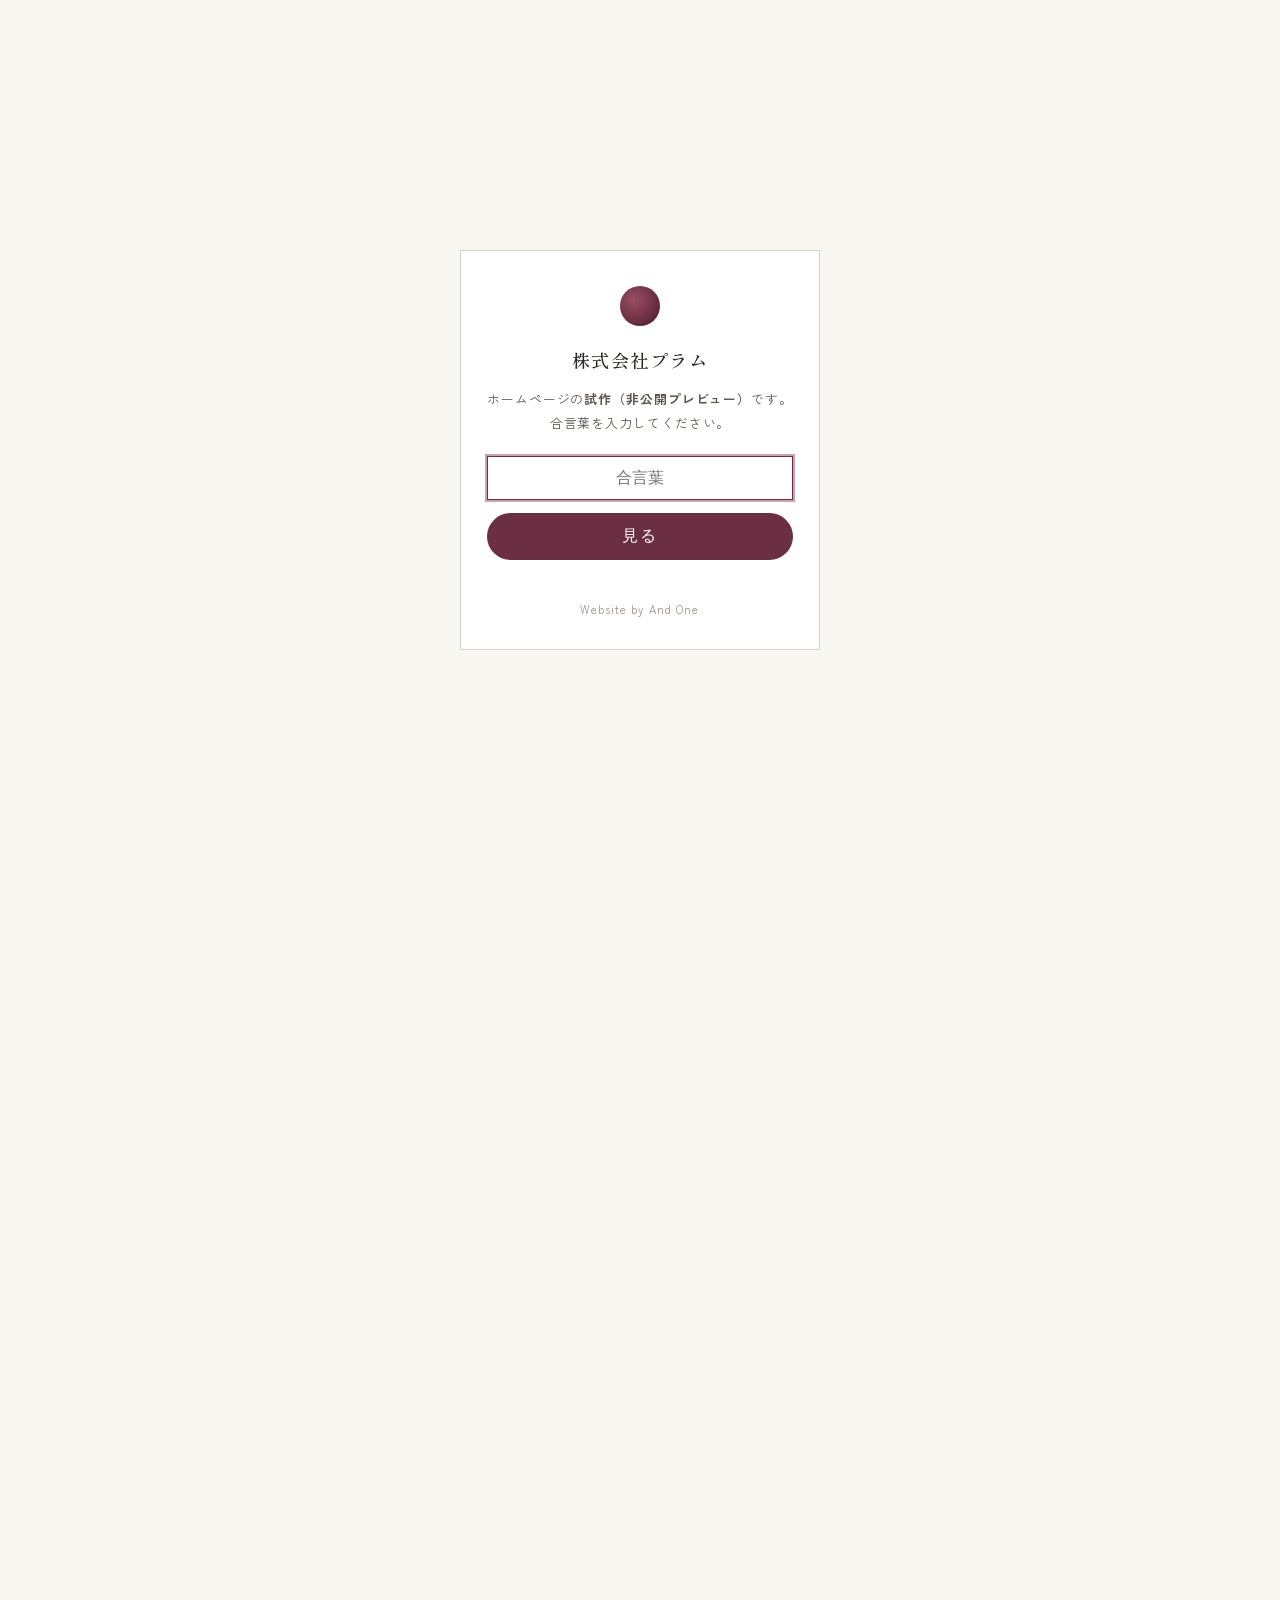
==== index.html @ bb195116 "Reflect Ando-sama's answers: message, news dates, business, founded Co-Authored-By: Claude Opus 5.5 " ====
<!doctype html>
<html lang="ja">
<head>
<meta charset="utf-8">
<meta name="viewport" content="width=device-width,initial-scale=1">
<title>株式会社プラム｜インドネシアのコーヒーと人材を、日本へ</title>
<meta name="description" content="株式会社プラムは、インドネシアのコーヒー豆の輸入と、インドネシア人材の紹介を行う名古屋の会社です。">
<meta name="robots" content="noindex">
<meta property="og:type" content="website">
<meta property="og:site_name" content="株式会社プラム">
<meta property="og:title" content="株式会社プラム｜インドネシアのコーヒーと人材を、日本へ">
<meta property="og:description" content="株式会社プラムは、インドネシアのコーヒー豆の輸入と、インドネシア人材の紹介を行う名古屋の会社です。">
<meta property="og:url" content="https://plum-coffee.jp/">
<meta property="og:image" content="https://plum-coffee.jp/img/ogp.jpg">
<meta name="twitter:card" content="summary_large_image">
<link rel="icon" href="img/favicon.svg" type="image/svg+xml">
<link rel="apple-touch-icon" href="img/apple-touch-icon.png">
<link rel="preconnect" href="https://fonts.googleapis.com">
<link rel="preconnect" href="https://fonts.gstatic.com" crossorigin>
<link href="https://fonts.googleapis.com/css2?family=Poppins:wght@300;400;500;600&family=Shippori+Mincho:wght@500;700&family=Zen+Kaku+Gothic+New:wght@400;500&display=swap" rel="stylesheet">
<script src="js/gate.js"></script>
<link rel="stylesheet" href="css/style.css">
</head>
<body>
<header class="header on-dark">
  <a href="index.html" class="logo" aria-label="株式会社プラム トップへ"><span class="mark" aria-hidden="true"></span>PLUM<small>株式会社プラム</small></a>
  <span class="credit">Website by And One</span>
  <button class="menu-btn" aria-expanded="false" aria-label="メニュー">MENU</button>
  <nav class="nav">
    <a href="coffee.html">コーヒー事業</a>
    <a href="jinzai.html">人材紹介</a>
    <a href="#news">お知らせ</a>
    <a href="#company">会社概要</a>
    <a href="#contact" class="btn-sm">お問い合わせ</a>
    <a href="en.html" class="lang" lang="en">EN</a>
  </nav>
</header>

<!-- 2TOP：コーヒー（大）と人材（小）の入口 -->
<main>
<div class="gate">
  <a href="coffee.html" class="gate-panel gate-coffee">
    <div class="bg" role="img" aria-label="乾燥小屋に広げられた完熟のコーヒーチェリー"></div>
    <div class="gate-inner">
      <p class="gate-label">COFFEE</p>
      <h1 class="gate-title">インドネシアのコーヒーを、<br>確かなルートで日本へ。</h1>
      <p class="gate-text">産地の農園と手を組み、品質の管理から輸出の手続きまでを一括で担います。代表自らが農園に足を運び、確かめた豆だけをお届けします。</p>
      <span class="gate-link">コーヒー事業を見る<span class="arrow">→</span></span>
    </div>
  </a>
  <a href="jinzai.html" class="gate-panel gate-people">
    <div class="bg" aria-hidden="true" style="background-image:url(img/school-class.jpg)"></div>
    <div class="gate-inner">
      <p class="gate-label">PEOPLE</p>
      <h2 class="gate-title">インドネシアの人材と、<br>日本の企業をつなぐ。</h2>
      <p class="gate-text">日本で働きたいインドネシアの方と、企業をおつなぎします。採用後の定着まで寄り添います。</p>
      <span class="gate-link">人材紹介を見る<span class="arrow">→</span></span>
    </div>
  </a>
</div>

<!-- 私たちについて -->
<section id="about" data-beans="4">
  <div class="narrow center fade">
    <p class="sec-label">ABOUT US</p>
    <h2 class="sec-title">インドネシアと日本を、<br>まっすぐにつなぐ会社です。</h2>
  </div>
  <div class="narrow message fade">
    <p>私たちは、インドネシアだけに向き合ってきました。<br>はじめは、人。<br>日本で働きたいと願う若者と、<br>人を求める日本の企業とを、つないできました。</p>
    <p>そして今、コーヒー。<br>山道を歩いて農園をたずね、<br>育てる人と同じ食卓を囲み、<br>確かめた豆を、日本へ届けます。</p>
    <p>人も、豆も。<br>顔の見える関係から、はじめています。</p>
    <p class="muted" style="font-size:13px;text-align:right">代表取締役　安藤 友子</p>
  </div>
</section>

<!-- 写真の帯（ゆっくり流れる） -->
<div class="marquee" aria-hidden="true">
  <div class="marquee-track">
    <div data-bg="img/team-farm.jpg"></div>
    <div data-bg="img/cherry-hand.jpg"></div>
    <div data-bg="img/drying-beans.jpg"></div>
    <div data-bg="img/expo-cupping.jpg"></div>
    <div data-bg="img/mountain.jpg"></div>
    <div data-bg="img/dryhouse-dawn.jpg"></div>
    <div data-bg="img/farm-path.jpg"></div>
    <div data-bg="img/beans-baskets.jpg"></div>
    <div data-bg="img/team-farm2.jpg"></div>
    <div data-bg="img/cupping-table.jpg"></div>
    <div data-bg="img/meal-team.jpg"></div>
    <div data-bg="img/drying-racks2.jpg"></div>
  </div>
</div>

<!-- 産地マップ（TOP） -->
<section id="origin" class="origin-sec">
  <div class="wrap">
    <div class="origin-head fade">
      <div>
        <p class="sec-label">ORIGIN</p>
        <h2 class="sec-title">インドネシア全土のコーヒーを、<br>扱うことができます。</h2>
      </div>
      <p class="muted">スマトラから、ジャワの各地まで。<br>産地を選ぶと、主な品種と収穫期が見られます。</p>
    </div>
    <div class="atlas fade">
      <div class="region-tabs" role="tablist">
        <button data-region="sumatra">スマトラ</button>
        <button data-region="wjava">西ジャワ</button>
        <button data-region="cjava">中部ジャワ</button>
        <button data-region="ejava">東ジャワ</button>
      </div>
      <div class="atlas-map" data-active="wjava"><svg viewBox="0 0 940 370" role="img" aria-label="インドネシアの主な産地の地図"><g class="grat"><line x1="0" y1="50.0" x2="940" y2="50.0"/><line x1="0" y1="150.0" x2="940" y2="150.0" class="eq"/><line x1="0" y1="250.0" x2="940" y2="250.0"/><line x1="0" y1="350.0" x2="940" y2="350.0"/><line x1="110.0" y1="0" x2="110.0" y2="370"/><line x1="310.0" y1="0" x2="310.0" y2="370"/><line x1="510.0" y1="0" x2="510.0" y2="370"/><line x1="710.0" y1="0" x2="710.0" y2="370"/><line x1="910.0" y1="0" x2="910.0" y2="370"/></g><g class="ocean"><text x="60.0" y="314.0">INDIAN OCEAN</text><text x="294.0" y="242.0">JAVA SEA</text><text x="700.0" y="38.0">PACIFIC OCEAN</text><text class="eqt" x="932" y="144.0" text-anchor="end">EQUATOR</text></g><g class="ctx"><circle cx="556.4" cy="0.0" r="1.75"/><circle cx="561.6" cy="0.0" r="1.75"/><circle cx="566.8" cy="0.0" r="1.75"/><circle cx="572.0" cy="0.0" r="1.75"/><circle cx="577.2" cy="0.0" r="1.75"/><circle cx="582.4" cy="0.0" r="1.75"/><circle cx="587.6" cy="0.0" r="1.75"/><circle cx="592.8" cy="0.0" r="1.75"/><circle cx="598.0" cy="0.0" r="1.75"/><circle cx="603.2" cy="0.0" r="1.75"/><circle cx="608.4" cy="0.0" r="1.75"/><circle cx="613.6" cy="0.0" r="1.75"/><circle cx="618.8" cy="0.0" r="1.75"/><circle cx="624.0" cy="0.0" r="1.75"/><circle cx="629.2" cy="0.0" r="1.75"/><circle cx="634.4" cy="0.0" r="1.75"/><circle cx="639.6" cy="0.0" r="1.75"/><circle cx="572.0" cy="5.2" r="1.75"/><circle cx="577.2" cy="5.2" r="1.75"/><circle cx="582.4" cy="5.2" r="1.75"/><circle cx="587.6" cy="5.2" r="1.75"/><circle cx="592.8" cy="5.2" r="1.75"/><circle cx="598.0" cy="5.2" r="1.75"/><circle cx="603.2" cy="5.2" r="1.75"/><circle cx="608.4" cy="5.2" r="1.75"/><circle cx="613.6" cy="5.2" r="1.75"/><circle cx="618.8" cy="5.2" r="1.75"/><circle cx="624.0" cy="5.2" r="1.75"/><circle cx="629.2" cy="5.2" r="1.75"/><circle cx="634.4" cy="5.2" r="1.75"/><circle cx="639.6" cy="5.2" r="1.75"/><circle cx="577.2" cy="10.4" r="1.75"/><circle cx="582.4" cy="10.4" r="1.75"/><circle cx="587.6" cy="10.4" r="1.75"/><circle cx="592.8" cy="10.4" r="1.75"/><circle cx="598.0" cy="10.4" r="1.75"/><circle cx="603.2" cy="10.4" r="1.75"/><circle cx="608.4" cy="10.4" r="1.75"/><circle cx="613.6" cy="10.4" r="1.75"/><circle cx="618.8" cy="10.4" r="1.75"/><circle cx="624.0" cy="10.4" r="1.75"/><circle cx="629.2" cy="10.4" r="1.75"/><circle cx="634.4" cy="10.4" r="1.75"/><circle cx="582.4" cy="15.6" r="1.75"/><circle cx="587.6" cy="15.6" r="1.75"/><circle cx="592.8" cy="15.6" r="1.75"/><circle cx="598.0" cy="15.6" r="1.75"/><circle cx="603.2" cy="15.6" r="1.75"/><circle cx="608.4" cy="15.6" r="1.75"/><circle cx="613.6" cy="15.6" r="1.75"/><circle cx="618.8" cy="15.6" r="1.75"/><circle cx="624.0" cy="15.6" r="1.75"/><circle cx="629.2" cy="15.6" r="1.75"/><circle cx="634.4" cy="15.6" r="1.75"/><circle cx="114.4" cy="20.8" r="1.75"/><circle cx="587.6" cy="20.8" r="1.75"/><circle cx="592.8" cy="20.8" r="1.75"/><circle cx="598.0" cy="20.8" r="1.75"/><circle cx="603.2" cy="20.8" r="1.75"/><circle cx="608.4" cy="20.8" r="1.75"/><circle cx="613.6" cy="20.8" r="1.75"/><circle cx="618.8" cy="20.8" r="1.75"/><circle cx="624.0" cy="20.8" r="1.75"/><circle cx="629.2" cy="20.8" r="1.75"/><circle cx="634.4" cy="20.8" r="1.75"/><circle cx="119.6" cy="26.0" r="1.75"/><circle cx="124.8" cy="26.0" r="1.75"/><circle cx="592.8" cy="26.0" r="1.75"/><circle cx="598.0" cy="26.0" r="1.75"/><circle cx="603.2" cy="26.0" r="1.75"/><circle cx="608.4" cy="26.0" r="1.75"/><circle cx="613.6" cy="26.0" r="1.75"/><circle cx="618.8" cy="26.0" r="1.75"/><circle cx="624.0" cy="26.0" r="1.75"/><circle cx="629.2" cy="26.0" r="1.75"/><circle cx="119.6" cy="31.2" r="1.75"/><circle cx="124.8" cy="31.2" r="1.75"/><circle cx="130.0" cy="31.2" r="1.75"/><circle cx="135.2" cy="31.2" r="1.75"/><circle cx="140.4" cy="31.2" r="1.75"/><circle cx="145.6" cy="31.2" r="1.75"/><circle cx="150.8" cy="31.2" r="1.75"/><circle cx="156.0" cy="31.2" r="1.75"/><circle cx="603.2" cy="31.2" r="1.75"/><circle cx="608.4" cy="31.2" r="1.75"/><circle cx="613.6" cy="31.2" r="1.75"/><circle cx="618.8" cy="31.2" r="1.75"/><circle cx="624.0" cy="31.2" r="1.75"/><circle cx="119.6" cy="36.4" r="1.75"/><circle cx="124.8" cy="36.4" r="1.75"/><circle cx="130.0" cy="36.4" r="1.75"/><circle cx="135.2" cy="36.4" r="1.75"/><circle cx="140.4" cy="36.4" r="1.75"/><circle cx="145.6" cy="36.4" r="1.75"/><circle cx="150.8" cy="36.4" r="1.75"/><circle cx="156.0" cy="36.4" r="1.75"/><circle cx="161.2" cy="36.4" r="1.75"/><circle cx="618.8" cy="36.4" r="1.75"/><circle cx="119.6" cy="41.6" r="1.75"/><circle cx="124.8" cy="41.6" r="1.75"/><circle cx="130.0" cy="41.6" r="1.75"/><circle cx="135.2" cy="41.6" r="1.75"/><circle cx="140.4" cy="41.6" r="1.75"/><circle cx="145.6" cy="41.6" r="1.75"/><circle cx="150.8" cy="41.6" r="1.75"/><circle cx="156.0" cy="41.6" r="1.75"/><circle cx="161.2" cy="41.6" r="1.75"/><circle cx="119.6" cy="46.8" r="1.75"/><circle cx="124.8" cy="46.8" r="1.75"/><circle cx="130.0" cy="46.8" r="1.75"/><circle cx="135.2" cy="46.8" r="1.75"/><circle cx="140.4" cy="46.8" r="1.75"/><circle cx="145.6" cy="46.8" r="1.75"/><circle cx="150.8" cy="46.8" r="1.75"/><circle cx="156.0" cy="46.8" r="1.75"/><circle cx="161.2" cy="46.8" r="1.75"/><circle cx="166.4" cy="46.8" r="1.75"/><circle cx="119.6" cy="52.0" r="1.75"/><circle cx="124.8" cy="52.0" r="1.75"/><circle cx="130.0" cy="52.0" r="1.75"/><circle cx="135.2" cy="52.0" r="1.75"/><circle cx="140.4" cy="52.0" r="1.75"/><circle cx="145.6" cy="52.0" r="1.75"/><circle cx="150.8" cy="52.0" r="1.75"/><circle cx="156.0" cy="52.0" r="1.75"/><circle cx="161.2" cy="52.0" r="1.75"/><circle cx="166.4" cy="52.0" r="1.75"/><circle cx="171.6" cy="52.0" r="1.75"/><circle cx="119.6" cy="57.2" r="1.75"/><circle cx="124.8" cy="57.2" r="1.75"/><circle cx="130.0" cy="57.2" r="1.75"/><circle cx="135.2" cy="57.2" r="1.75"/><circle cx="140.4" cy="57.2" r="1.75"/><circle cx="145.6" cy="57.2" r="1.75"/><circle cx="150.8" cy="57.2" r="1.75"/><circle cx="156.0" cy="57.2" r="1.75"/><circle cx="161.2" cy="57.2" r="1.75"/><circle cx="166.4" cy="57.2" r="1.75"/><circle cx="171.6" cy="57.2" r="1.75"/><circle cx="119.6" cy="62.4" r="1.75"/><circle cx="124.8" cy="62.4" r="1.75"/><circle cx="130.0" cy="62.4" r="1.75"/><circle cx="135.2" cy="62.4" r="1.75"/><circle cx="140.4" cy="62.4" r="1.75"/><circle cx="145.6" cy="62.4" r="1.75"/><circle cx="150.8" cy="62.4" r="1.75"/><circle cx="156.0" cy="62.4" r="1.75"/><circle cx="161.2" cy="62.4" r="1.75"/><circle cx="166.4" cy="62.4" r="1.75"/><circle cx="171.6" cy="62.4" r="1.75"/><circle cx="176.8" cy="62.4" r="1.75"/><circle cx="119.6" cy="67.6" r="1.75"/><circle cx="124.8" cy="67.6" r="1.75"/><circle cx="130.0" cy="67.6" r="1.75"/><circle cx="135.2" cy="67.6" r="1.75"/><circle cx="140.4" cy="67.6" r="1.75"/><circle cx="145.6" cy="67.6" r="1.75"/><circle cx="150.8" cy="67.6" r="1.75"/><circle cx="156.0" cy="67.6" r="1.75"/><circle cx="161.2" cy="67.6" r="1.75"/><circle cx="166.4" cy="67.6" r="1.75"/><circle cx="171.6" cy="67.6" r="1.75"/><circle cx="176.8" cy="67.6" r="1.75"/><circle cx="119.6" cy="72.8" r="1.75"/><circle cx="124.8" cy="72.8" r="1.75"/><circle cx="130.0" cy="72.8" r="1.75"/><circle cx="135.2" cy="72.8" r="1.75"/><circle cx="140.4" cy="72.8" r="1.75"/><circle cx="145.6" cy="72.8" r="1.75"/><circle cx="150.8" cy="72.8" r="1.75"/><circle cx="156.0" cy="72.8" r="1.75"/><circle cx="161.2" cy="72.8" r="1.75"/><circle cx="166.4" cy="72.8" r="1.75"/><circle cx="171.6" cy="72.8" r="1.75"/><circle cx="176.8" cy="72.8" r="1.75"/><circle cx="124.8" cy="78.0" r="1.75"/><circle cx="130.0" cy="78.0" r="1.75"/><circle cx="135.2" cy="78.0" r="1.75"/><circle cx="140.4" cy="78.0" r="1.75"/><circle cx="145.6" cy="78.0" r="1.75"/><circle cx="150.8" cy="78.0" r="1.75"/><circle cx="156.0" cy="78.0" r="1.75"/><circle cx="161.2" cy="78.0" r="1.75"/><circle cx="166.4" cy="78.0" r="1.75"/><circle cx="171.6" cy="78.0" r="1.75"/><circle cx="176.8" cy="78.0" r="1.75"/><circle cx="130.0" cy="83.2" r="1.75"/><circle cx="135.2" cy="83.2" r="1.75"/><circle cx="140.4" cy="83.2" r="1.75"/><circle cx="145.6" cy="83.2" r="1.75"/><circle cx="150.8" cy="83.2" r="1.75"/><circle cx="156.0" cy="83.2" r="1.75"/><circle cx="161.2" cy="83.2" r="1.75"/><circle cx="166.4" cy="83.2" r="1.75"/><circle cx="171.6" cy="83.2" r="1.75"/><circle cx="176.8" cy="83.2" r="1.75"/><circle cx="130.0" cy="88.4" r="1.75"/><circle cx="135.2" cy="88.4" r="1.75"/><circle cx="140.4" cy="88.4" r="1.75"/><circle cx="145.6" cy="88.4" r="1.75"/><circle cx="150.8" cy="88.4" r="1.75"/><circle cx="156.0" cy="88.4" r="1.75"/><circle cx="161.2" cy="88.4" r="1.75"/><circle cx="166.4" cy="88.4" r="1.75"/><circle cx="171.6" cy="88.4" r="1.75"/><circle cx="176.8" cy="88.4" r="1.75"/><circle cx="135.2" cy="93.6" r="1.75"/><circle cx="140.4" cy="93.6" r="1.75"/><circle cx="145.6" cy="93.6" r="1.75"/><circle cx="150.8" cy="93.6" r="1.75"/><circle cx="156.0" cy="93.6" r="1.75"/><circle cx="161.2" cy="93.6" r="1.75"/><circle cx="166.4" cy="93.6" r="1.75"/><circle cx="171.6" cy="93.6" r="1.75"/><circle cx="176.8" cy="93.6" r="1.75"/><circle cx="140.4" cy="98.8" r="1.75"/><circle cx="145.6" cy="98.8" r="1.75"/><circle cx="150.8" cy="98.8" r="1.75"/><circle cx="156.0" cy="98.8" r="1.75"/><circle cx="161.2" cy="98.8" r="1.75"/><circle cx="166.4" cy="98.8" r="1.75"/><circle cx="171.6" cy="98.8" r="1.75"/><circle cx="176.8" cy="98.8" r="1.75"/><circle cx="182.0" cy="98.8" r="1.75"/><circle cx="150.8" cy="104.0" r="1.75"/><circle cx="156.0" cy="104.0" r="1.75"/><circle cx="161.2" cy="104.0" r="1.75"/><circle cx="166.4" cy="104.0" r="1.75"/><circle cx="171.6" cy="104.0" r="1.75"/><circle cx="176.8" cy="104.0" r="1.75"/><circle cx="182.0" cy="104.0" r="1.75"/><circle cx="156.0" cy="109.2" r="1.75"/><circle cx="161.2" cy="109.2" r="1.75"/><circle cx="166.4" cy="109.2" r="1.75"/><circle cx="171.6" cy="109.2" r="1.75"/><circle cx="176.8" cy="109.2" r="1.75"/><circle cx="182.0" cy="109.2" r="1.75"/><circle cx="187.2" cy="109.2" r="1.75"/><circle cx="166.4" cy="114.4" r="1.75"/><circle cx="171.6" cy="114.4" r="1.75"/><circle cx="176.8" cy="114.4" r="1.75"/><circle cx="182.0" cy="114.4" r="1.75"/><circle cx="187.2" cy="114.4" r="1.75"/><circle cx="176.8" cy="119.6" r="1.75"/><circle cx="182.0" cy="119.6" r="1.75"/><circle cx="187.2" cy="119.6" r="1.75"/><circle cx="192.4" cy="119.6" r="1.75"/></g><g class="land"><circle cx="442.0" cy="15.6" r="1.75"/><circle cx="447.2" cy="15.6" r="1.75"/><circle cx="452.4" cy="15.6" r="1.75"/><circle cx="442.0" cy="20.8" r="1.75"/><circle cx="447.2" cy="20.8" r="1.75"/><circle cx="452.4" cy="20.8" r="1.75"/><circle cx="457.6" cy="20.8" r="1.75"/><circle cx="436.8" cy="26.0" r="1.75"/><circle cx="442.0" cy="26.0" r="1.75"/><circle cx="447.2" cy="26.0" r="1.75"/><circle cx="452.4" cy="26.0" r="1.75"/><circle cx="457.6" cy="26.0" r="1.75"/><circle cx="462.8" cy="26.0" r="1.75"/><circle cx="431.6" cy="31.2" r="1.75"/><circle cx="436.8" cy="31.2" r="1.75"/><circle cx="442.0" cy="31.2" r="1.75"/><circle cx="447.2" cy="31.2" r="1.75"/><circle cx="452.4" cy="31.2" r="1.75"/><circle cx="457.6" cy="31.2" r="1.75"/><circle cx="462.8" cy="31.2" r="1.75"/><circle cx="426.4" cy="36.4" r="1.75"/><circle cx="431.6" cy="36.4" r="1.75"/><circle cx="436.8" cy="36.4" r="1.75"/><circle cx="442.0" cy="36.4" r="1.75"/><circle cx="447.2" cy="36.4" r="1.75"/><circle cx="452.4" cy="36.4" r="1.75"/><circle cx="457.6" cy="36.4" r="1.75"/><circle cx="462.8" cy="36.4" r="1.75"/><circle cx="468.0" cy="36.4" r="1.75"/><circle cx="473.2" cy="36.4" r="1.75"/><circle cx="426.4" cy="41.6" r="1.75"/><circle cx="431.6" cy="41.6" r="1.75"/><circle cx="436.8" cy="41.6" r="1.75"/><circle cx="442.0" cy="41.6" r="1.75"/><circle cx="447.2" cy="41.6" r="1.75"/><circle cx="452.4" cy="41.6" r="1.75"/><circle cx="457.6" cy="41.6" r="1.75"/><circle cx="462.8" cy="41.6" r="1.75"/><circle cx="468.0" cy="41.6" r="1.75"/><circle cx="473.2" cy="41.6" r="1.75"/><circle cx="478.4" cy="41.6" r="1.75"/><circle cx="483.6" cy="41.6" r="1.75"/><circle cx="416.0" cy="46.8" r="1.75"/><circle cx="421.2" cy="46.8" r="1.75"/><circle cx="426.4" cy="46.8" r="1.75"/><circle cx="431.6" cy="46.8" r="1.75"/><circle cx="436.8" cy="46.8" r="1.75"/><circle cx="442.0" cy="46.8" r="1.75"/><circle cx="447.2" cy="46.8" r="1.75"/><circle cx="452.4" cy="46.8" r="1.75"/><circle cx="457.6" cy="46.8" r="1.75"/><circle cx="462.8" cy="46.8" r="1.75"/><circle cx="468.0" cy="46.8" r="1.75"/><circle cx="473.2" cy="46.8" r="1.75"/><circle cx="478.4" cy="46.8" r="1.75"/><circle cx="483.6" cy="46.8" r="1.75"/><circle cx="488.8" cy="46.8" r="1.75"/><circle cx="405.6" cy="52.0" r="1.75"/><circle cx="410.8" cy="52.0" r="1.75"/><circle cx="416.0" cy="52.0" r="1.75"/><circle cx="421.2" cy="52.0" r="1.75"/><circle cx="426.4" cy="52.0" r="1.75"/><circle cx="431.6" cy="52.0" r="1.75"/><circle cx="436.8" cy="52.0" r="1.75"/><circle cx="442.0" cy="52.0" r="1.75"/><circle cx="447.2" cy="52.0" r="1.75"/><circle cx="452.4" cy="52.0" r="1.75"/><circle cx="457.6" cy="52.0" r="1.75"/><circle cx="462.8" cy="52.0" r="1.75"/><circle cx="468.0" cy="52.0" r="1.75"/><circle cx="473.2" cy="52.0" r="1.75"/><circle cx="478.4" cy="52.0" r="1.75"/><circle cx="483.6" cy="52.0" r="1.75"/><circle cx="395.2" cy="57.2" r="1.75"/><circle cx="400.4" cy="57.2" r="1.75"/><circle cx="405.6" cy="57.2" r="1.75"/><circle cx="410.8" cy="57.2" r="1.75"/><circle cx="416.0" cy="57.2" r="1.75"/><circle cx="421.2" cy="57.2" r="1.75"/><circle cx="426.4" cy="57.2" r="1.75"/><circle cx="431.6" cy="57.2" r="1.75"/><circle cx="436.8" cy="57.2" r="1.75"/><circle cx="442.0" cy="57.2" r="1.75"/><circle cx="447.2" cy="57.2" r="1.75"/><circle cx="452.4" cy="57.2" r="1.75"/><circle cx="457.6" cy="57.2" r="1.75"/><circle cx="462.8" cy="57.2" r="1.75"/><circle cx="468.0" cy="57.2" r="1.75"/><circle cx="473.2" cy="57.2" r="1.75"/><circle cx="478.4" cy="57.2" r="1.75"/><circle cx="390.0" cy="62.4" r="1.75"/><circle cx="395.2" cy="62.4" r="1.75"/><circle cx="400.4" cy="62.4" r="1.75"/><circle cx="405.6" cy="62.4" r="1.75"/><circle cx="410.8" cy="62.4" r="1.75"/><circle cx="416.0" cy="62.4" r="1.75"/><circle cx="421.2" cy="62.4" r="1.75"/><circle cx="426.4" cy="62.4" r="1.75"/><circle cx="431.6" cy="62.4" r="1.75"/><circle cx="436.8" cy="62.4" r="1.75"/><circle cx="442.0" cy="62.4" r="1.75"/><circle cx="447.2" cy="62.4" r="1.75"/><circle cx="452.4" cy="62.4" r="1.75"/><circle cx="457.6" cy="62.4" r="1.75"/><circle cx="462.8" cy="62.4" r="1.75"/><circle cx="468.0" cy="62.4" r="1.75"/><circle cx="384.8" cy="67.6" r="1.75"/><circle cx="390.0" cy="67.6" r="1.75"/><circle cx="395.2" cy="67.6" r="1.75"/><circle cx="400.4" cy="67.6" r="1.75"/><circle cx="405.6" cy="67.6" r="1.75"/><circle cx="410.8" cy="67.6" r="1.75"/><circle cx="416.0" cy="67.6" r="1.75"/><circle cx="421.2" cy="67.6" r="1.75"/><circle cx="426.4" cy="67.6" r="1.75"/><circle cx="431.6" cy="67.6" r="1.75"/><circle cx="436.8" cy="67.6" r="1.75"/><circle cx="442.0" cy="67.6" r="1.75"/><circle cx="447.2" cy="67.6" r="1.75"/><circle cx="452.4" cy="67.6" r="1.75"/><circle cx="457.6" cy="67.6" r="1.75"/><circle cx="462.8" cy="67.6" r="1.75"/><circle cx="379.6" cy="72.8" r="1.75"/><circle cx="384.8" cy="72.8" r="1.75"/><circle cx="390.0" cy="72.8" r="1.75"/><circle cx="395.2" cy="72.8" r="1.75"/><circle cx="400.4" cy="72.8" r="1.75"/><circle cx="405.6" cy="72.8" r="1.75"/><circle cx="410.8" cy="72.8" r="1.75"/><circle cx="416.0" cy="72.8" r="1.75"/><circle cx="421.2" cy="72.8" r="1.75"/><circle cx="426.4" cy="72.8" r="1.75"/><circle cx="431.6" cy="72.8" r="1.75"/><circle cx="436.8" cy="72.8" r="1.75"/><circle cx="442.0" cy="72.8" r="1.75"/><circle cx="447.2" cy="72.8" r="1.75"/><circle cx="452.4" cy="72.8" r="1.75"/><circle cx="457.6" cy="72.8" r="1.75"/><circle cx="462.8" cy="72.8" r="1.75"/><circle cx="379.6" cy="78.0" r="1.75"/><circle cx="384.8" cy="78.0" r="1.75"/><circle cx="390.0" cy="78.0" r="1.75"/><circle cx="395.2" cy="78.0" r="1.75"/><circle cx="400.4" cy="78.0" r="1.75"/><circle cx="405.6" cy="78.0" r="1.75"/><circle cx="410.8" cy="78.0" r="1.75"/><circle cx="416.0" cy="78.0" r="1.75"/><circle cx="421.2" cy="78.0" r="1.75"/><circle cx="426.4" cy="78.0" r="1.75"/><circle cx="431.6" cy="78.0" r="1.75"/><circle cx="436.8" cy="78.0" r="1.75"/><circle cx="442.0" cy="78.0" r="1.75"/><circle cx="447.2" cy="78.0" r="1.75"/><circle cx="452.4" cy="78.0" r="1.75"/><circle cx="457.6" cy="78.0" r="1.75"/><circle cx="462.8" cy="78.0" r="1.75"/><circle cx="374.4" cy="83.2" r="1.75"/><circle cx="379.6" cy="83.2" r="1.75"/><circle cx="384.8" cy="83.2" r="1.75"/><circle cx="390.0" cy="83.2" r="1.75"/><circle cx="395.2" cy="83.2" r="1.75"/><circle cx="400.4" cy="83.2" r="1.75"/><circle cx="405.6" cy="83.2" r="1.75"/><circle cx="410.8" cy="83.2" r="1.75"/><circle cx="416.0" cy="83.2" r="1.75"/><circle cx="421.2" cy="83.2" r="1.75"/><circle cx="426.4" cy="83.2" r="1.75"/><circle cx="431.6" cy="83.2" r="1.75"/><circle cx="436.8" cy="83.2" r="1.75"/><circle cx="442.0" cy="83.2" r="1.75"/><circle cx="447.2" cy="83.2" r="1.75"/><circle cx="452.4" cy="83.2" r="1.75"/><circle cx="457.6" cy="83.2" r="1.75"/><circle cx="462.8" cy="83.2" r="1.75"/><circle cx="369.2" cy="88.4" r="1.75"/><circle cx="374.4" cy="88.4" r="1.75"/><circle cx="379.6" cy="88.4" r="1.75"/><circle cx="384.8" cy="88.4" r="1.75"/><circle cx="390.0" cy="88.4" r="1.75"/><circle cx="395.2" cy="88.4" r="1.75"/><circle cx="400.4" cy="88.4" r="1.75"/><circle cx="405.6" cy="88.4" r="1.75"/><circle cx="410.8" cy="88.4" r="1.75"/><circle cx="416.0" cy="88.4" r="1.75"/><circle cx="421.2" cy="88.4" r="1.75"/><circle cx="426.4" cy="88.4" r="1.75"/><circle cx="431.6" cy="88.4" r="1.75"/><circle cx="436.8" cy="88.4" r="1.75"/><circle cx="442.0" cy="88.4" r="1.75"/><circle cx="447.2" cy="88.4" r="1.75"/><circle cx="452.4" cy="88.4" r="1.75"/><circle cx="457.6" cy="88.4" r="1.75"/><circle cx="462.8" cy="88.4" r="1.75"/><circle cx="358.8" cy="93.6" r="1.75"/><circle cx="364.0" cy="93.6" r="1.75"/><circle cx="369.2" cy="93.6" r="1.75"/><circle cx="374.4" cy="93.6" r="1.75"/><circle cx="379.6" cy="93.6" r="1.75"/><circle cx="384.8" cy="93.6" r="1.75"/><circle cx="390.0" cy="93.6" r="1.75"/><circle cx="395.2" cy="93.6" r="1.75"/><circle cx="400.4" cy="93.6" r="1.75"/><circle cx="405.6" cy="93.6" r="1.75"/><circle cx="410.8" cy="93.6" r="1.75"/><circle cx="416.0" cy="93.6" r="1.75"/><circle cx="421.2" cy="93.6" r="1.75"/><circle cx="426.4" cy="93.6" r="1.75"/><circle cx="431.6" cy="93.6" r="1.75"/><circle cx="436.8" cy="93.6" r="1.75"/><circle cx="442.0" cy="93.6" r="1.75"/><circle cx="447.2" cy="93.6" r="1.75"/><circle cx="452.4" cy="93.6" r="1.75"/><circle cx="457.6" cy="93.6" r="1.75"/><circle cx="462.8" cy="93.6" r="1.75"/><circle cx="348.4" cy="98.8" r="1.75"/><circle cx="353.6" cy="98.8" r="1.75"/><circle cx="358.8" cy="98.8" r="1.75"/><circle cx="364.0" cy="98.8" r="1.75"/><circle cx="369.2" cy="98.8" r="1.75"/><circle cx="374.4" cy="98.8" r="1.75"/><circle cx="379.6" cy="98.8" r="1.75"/><circle cx="384.8" cy="98.8" r="1.75"/><circle cx="390.0" cy="98.8" r="1.75"/><circle cx="395.2" cy="98.8" r="1.75"/><circle cx="400.4" cy="98.8" r="1.75"/><circle cx="405.6" cy="98.8" r="1.75"/><circle cx="410.8" cy="98.8" r="1.75"/><circle cx="416.0" cy="98.8" r="1.75"/><circle cx="421.2" cy="98.8" r="1.75"/><circle cx="426.4" cy="98.8" r="1.75"/><circle cx="431.6" cy="98.8" r="1.75"/><circle cx="436.8" cy="98.8" r="1.75"/><circle cx="442.0" cy="98.8" r="1.75"/><circle cx="447.2" cy="98.8" r="1.75"/><circle cx="452.4" cy="98.8" r="1.75"/><circle cx="457.6" cy="98.8" r="1.75"/><circle cx="462.8" cy="98.8" r="1.75"/><circle cx="468.0" cy="98.8" r="1.75"/><circle cx="348.4" cy="104.0" r="1.75"/><circle cx="353.6" cy="104.0" r="1.75"/><circle cx="358.8" cy="104.0" r="1.75"/><circle cx="364.0" cy="104.0" r="1.75"/><circle cx="369.2" cy="104.0" r="1.75"/><circle cx="374.4" cy="104.0" r="1.75"/><circle cx="379.6" cy="104.0" r="1.75"/><circle cx="384.8" cy="104.0" r="1.75"/><circle cx="390.0" cy="104.0" r="1.75"/><circle cx="395.2" cy="104.0" r="1.75"/><circle cx="400.4" cy="104.0" r="1.75"/><circle cx="405.6" cy="104.0" r="1.75"/><circle cx="410.8" cy="104.0" r="1.75"/><circle cx="416.0" cy="104.0" r="1.75"/><circle cx="421.2" cy="104.0" r="1.75"/><circle cx="426.4" cy="104.0" r="1.75"/><circle cx="431.6" cy="104.0" r="1.75"/><circle cx="436.8" cy="104.0" r="1.75"/><circle cx="442.0" cy="104.0" r="1.75"/><circle cx="447.2" cy="104.0" r="1.75"/><circle cx="452.4" cy="104.0" r="1.75"/><circle cx="457.6" cy="104.0" r="1.75"/><circle cx="462.8" cy="104.0" r="1.75"/><circle cx="468.0" cy="104.0" r="1.75"/><circle cx="343.2" cy="109.2" r="1.75"/><circle cx="348.4" cy="109.2" r="1.75"/><circle cx="353.6" cy="109.2" r="1.75"/><circle cx="358.8" cy="109.2" r="1.75"/><circle cx="364.0" cy="109.2" r="1.75"/><circle cx="369.2" cy="109.2" r="1.75"/><circle cx="374.4" cy="109.2" r="1.75"/><circle cx="379.6" cy="109.2" r="1.75"/><circle cx="384.8" cy="109.2" r="1.75"/><circle cx="390.0" cy="109.2" r="1.75"/><circle cx="395.2" cy="109.2" r="1.75"/><circle cx="400.4" cy="109.2" r="1.75"/><circle cx="405.6" cy="109.2" r="1.75"/><circle cx="410.8" cy="109.2" r="1.75"/><circle cx="416.0" cy="109.2" r="1.75"/><circle cx="421.2" cy="109.2" r="1.75"/><circle cx="426.4" cy="109.2" r="1.75"/><circle cx="431.6" cy="109.2" r="1.75"/><circle cx="436.8" cy="109.2" r="1.75"/><circle cx="442.0" cy="109.2" r="1.75"/><circle cx="447.2" cy="109.2" r="1.75"/><circle cx="452.4" cy="109.2" r="1.75"/><circle cx="457.6" cy="109.2" r="1.75"/><circle cx="462.8" cy="109.2" r="1.75"/><circle cx="468.0" cy="109.2" r="1.75"/><circle cx="473.2" cy="109.2" r="1.75"/><circle cx="665.6" cy="109.2" r="1.75"/><circle cx="301.6" cy="114.4" r="1.75"/><circle cx="306.8" cy="114.4" r="1.75"/><circle cx="312.0" cy="114.4" r="1.75"/><circle cx="338.0" cy="114.4" r="1.75"/><circle cx="343.2" cy="114.4" r="1.75"/><circle cx="348.4" cy="114.4" r="1.75"/><circle cx="353.6" cy="114.4" r="1.75"/><circle cx="358.8" cy="114.4" r="1.75"/><circle cx="364.0" cy="114.4" r="1.75"/><circle cx="369.2" cy="114.4" r="1.75"/><circle cx="374.4" cy="114.4" r="1.75"/><circle cx="379.6" cy="114.4" r="1.75"/><circle cx="384.8" cy="114.4" r="1.75"/><circle cx="390.0" cy="114.4" r="1.75"/><circle cx="395.2" cy="114.4" r="1.75"/><circle cx="400.4" cy="114.4" r="1.75"/><circle cx="405.6" cy="114.4" r="1.75"/><circle cx="410.8" cy="114.4" r="1.75"/><circle cx="416.0" cy="114.4" r="1.75"/><circle cx="421.2" cy="114.4" r="1.75"/><circle cx="426.4" cy="114.4" r="1.75"/><circle cx="431.6" cy="114.4" r="1.75"/><circle cx="436.8" cy="114.4" r="1.75"/><circle cx="442.0" cy="114.4" r="1.75"/><circle cx="447.2" cy="114.4" r="1.75"/><circle cx="452.4" cy="114.4" r="1.75"/><circle cx="457.6" cy="114.4" r="1.75"/><circle cx="462.8" cy="114.4" r="1.75"/><circle cx="468.0" cy="114.4" r="1.75"/><circle cx="473.2" cy="114.4" r="1.75"/><circle cx="665.6" cy="114.4" r="1.75"/><circle cx="291.2" cy="119.6" r="1.75"/><circle cx="296.4" cy="119.6" r="1.75"/><circle cx="301.6" cy="119.6" r="1.75"/><circle cx="306.8" cy="119.6" r="1.75"/><circle cx="312.0" cy="119.6" r="1.75"/><circle cx="317.2" cy="119.6" r="1.75"/><circle cx="322.4" cy="119.6" r="1.75"/><circle cx="327.6" cy="119.6" r="1.75"/><circle cx="332.8" cy="119.6" r="1.75"/><circle cx="338.0" cy="119.6" r="1.75"/><circle cx="343.2" cy="119.6" r="1.75"/><circle cx="348.4" cy="119.6" r="1.75"/><circle cx="353.6" cy="119.6" r="1.75"/><circle cx="358.8" cy="119.6" r="1.75"/><circle cx="364.0" cy="119.6" r="1.75"/><circle cx="369.2" cy="119.6" r="1.75"/><circle cx="374.4" cy="119.6" r="1.75"/><circle cx="379.6" cy="119.6" r="1.75"/><circle cx="384.8" cy="119.6" r="1.75"/><circle cx="390.0" cy="119.6" r="1.75"/><circle cx="395.2" cy="119.6" r="1.75"/><circle cx="400.4" cy="119.6" r="1.75"/><circle cx="405.6" cy="119.6" r="1.75"/><circle cx="410.8" cy="119.6" r="1.75"/><circle cx="416.0" cy="119.6" r="1.75"/><circle cx="421.2" cy="119.6" r="1.75"/><circle cx="426.4" cy="119.6" r="1.75"/><circle cx="431.6" cy="119.6" r="1.75"/><circle cx="436.8" cy="119.6" r="1.75"/><circle cx="442.0" cy="119.6" r="1.75"/><circle cx="447.2" cy="119.6" r="1.75"/><circle cx="452.4" cy="119.6" r="1.75"/><circle cx="457.6" cy="119.6" r="1.75"/><circle cx="462.8" cy="119.6" r="1.75"/><circle cx="468.0" cy="119.6" r="1.75"/><circle cx="473.2" cy="119.6" r="1.75"/><circle cx="478.4" cy="119.6" r="1.75"/><circle cx="665.6" cy="119.6" r="1.75"/><circle cx="291.2" cy="124.8" r="1.75"/><circle cx="296.4" cy="124.8" r="1.75"/><circle cx="301.6" cy="124.8" r="1.75"/><circle cx="306.8" cy="124.8" r="1.75"/><circle cx="312.0" cy="124.8" r="1.75"/><circle cx="317.2" cy="124.8" r="1.75"/><circle cx="322.4" cy="124.8" r="1.75"/><circle cx="327.6" cy="124.8" r="1.75"/><circle cx="332.8" cy="124.8" r="1.75"/><circle cx="338.0" cy="124.8" r="1.75"/><circle cx="343.2" cy="124.8" r="1.75"/><circle cx="348.4" cy="124.8" r="1.75"/><circle cx="353.6" cy="124.8" r="1.75"/><circle cx="358.8" cy="124.8" r="1.75"/><circle cx="364.0" cy="124.8" r="1.75"/><circle cx="369.2" cy="124.8" r="1.75"/><circle cx="374.4" cy="124.8" r="1.75"/><circle cx="379.6" cy="124.8" r="1.75"/><circle cx="384.8" cy="124.8" r="1.75"/><circle cx="390.0" cy="124.8" r="1.75"/><circle cx="395.2" cy="124.8" r="1.75"/><circle cx="400.4" cy="124.8" r="1.75"/><circle cx="405.6" cy="124.8" r="1.75"/><circle cx="410.8" cy="124.8" r="1.75"/><circle cx="416.0" cy="124.8" r="1.75"/><circle cx="421.2" cy="124.8" r="1.75"/><circle cx="426.4" cy="124.8" r="1.75"/><circle cx="431.6" cy="124.8" r="1.75"/><circle cx="436.8" cy="124.8" r="1.75"/><circle cx="442.0" cy="124.8" r="1.75"/><circle cx="447.2" cy="124.8" r="1.75"/><circle cx="452.4" cy="124.8" r="1.75"/><circle cx="457.6" cy="124.8" r="1.75"/><circle cx="462.8" cy="124.8" r="1.75"/><circle cx="468.0" cy="124.8" r="1.75"/><circle cx="473.2" cy="124.8" r="1.75"/><circle cx="478.4" cy="124.8" r="1.75"/><circle cx="483.6" cy="124.8" r="1.75"/><circle cx="525.2" cy="124.8" r="1.75"/><circle cx="598.0" cy="124.8" r="1.75"/><circle cx="603.2" cy="124.8" r="1.75"/><circle cx="608.4" cy="124.8" r="1.75"/><circle cx="665.6" cy="124.8" r="1.75"/><circle cx="670.8" cy="124.8" r="1.75"/><circle cx="676.0" cy="124.8" r="1.75"/><circle cx="681.2" cy="124.8" r="1.75"/><circle cx="291.2" cy="130.0" r="1.75"/><circle cx="296.4" cy="130.0" r="1.75"/><circle cx="301.6" cy="130.0" r="1.75"/><circle cx="306.8" cy="130.0" r="1.75"/><circle cx="312.0" cy="130.0" r="1.75"/><circle cx="317.2" cy="130.0" r="1.75"/><circle cx="322.4" cy="130.0" r="1.75"/><circle cx="327.6" cy="130.0" r="1.75"/><circle cx="332.8" cy="130.0" r="1.75"/><circle cx="338.0" cy="130.0" r="1.75"/><circle cx="343.2" cy="130.0" r="1.75"/><circle cx="348.4" cy="130.0" r="1.75"/><circle cx="353.6" cy="130.0" r="1.75"/><circle cx="358.8" cy="130.0" r="1.75"/><circle cx="364.0" cy="130.0" r="1.75"/><circle cx="369.2" cy="130.0" r="1.75"/><circle cx="374.4" cy="130.0" r="1.75"/><circle cx="379.6" cy="130.0" r="1.75"/><circle cx="384.8" cy="130.0" r="1.75"/><circle cx="390.0" cy="130.0" r="1.75"/><circle cx="395.2" cy="130.0" r="1.75"/><circle cx="400.4" cy="130.0" r="1.75"/><circle cx="405.6" cy="130.0" r="1.75"/><circle cx="410.8" cy="130.0" r="1.75"/><circle cx="416.0" cy="130.0" r="1.75"/><circle cx="421.2" cy="130.0" r="1.75"/><circle cx="426.4" cy="130.0" r="1.75"/><circle cx="431.6" cy="130.0" r="1.75"/><circle cx="436.8" cy="130.0" r="1.75"/><circle cx="442.0" cy="130.0" r="1.75"/><circle cx="447.2" cy="130.0" r="1.75"/><circle cx="452.4" cy="130.0" r="1.75"/><circle cx="457.6" cy="130.0" r="1.75"/><circle cx="462.8" cy="130.0" r="1.75"/><circle cx="468.0" cy="130.0" r="1.75"/><circle cx="473.2" cy="130.0" r="1.75"/><circle cx="478.4" cy="130.0" r="1.75"/><circle cx="520.0" cy="130.0" r="1.75"/><circle cx="525.2" cy="130.0" r="1.75"/><circle cx="530.4" cy="130.0" r="1.75"/><circle cx="535.6" cy="130.0" r="1.75"/><circle cx="587.6" cy="130.0" r="1.75"/><circle cx="592.8" cy="130.0" r="1.75"/><circle cx="598.0" cy="130.0" r="1.75"/><circle cx="603.2" cy="130.0" r="1.75"/><circle cx="608.4" cy="130.0" r="1.75"/><circle cx="670.8" cy="130.0" r="1.75"/><circle cx="676.0" cy="130.0" r="1.75"/><circle cx="291.2" cy="135.2" r="1.75"/><circle cx="296.4" cy="135.2" r="1.75"/><circle cx="301.6" cy="135.2" r="1.75"/><circle cx="306.8" cy="135.2" r="1.75"/><circle cx="312.0" cy="135.2" r="1.75"/><circle cx="317.2" cy="135.2" r="1.75"/><circle cx="322.4" cy="135.2" r="1.75"/><circle cx="327.6" cy="135.2" r="1.75"/><circle cx="332.8" cy="135.2" r="1.75"/><circle cx="338.0" cy="135.2" r="1.75"/><circle cx="343.2" cy="135.2" r="1.75"/><circle cx="348.4" cy="135.2" r="1.75"/><circle cx="353.6" cy="135.2" r="1.75"/><circle cx="358.8" cy="135.2" r="1.75"/><circle cx="364.0" cy="135.2" r="1.75"/><circle cx="369.2" cy="135.2" r="1.75"/><circle cx="374.4" cy="135.2" r="1.75"/><circle cx="379.6" cy="135.2" r="1.75"/><circle cx="384.8" cy="135.2" r="1.75"/><circle cx="390.0" cy="135.2" r="1.75"/><circle cx="395.2" cy="135.2" r="1.75"/><circle cx="400.4" cy="135.2" r="1.75"/><circle cx="405.6" cy="135.2" r="1.75"/><circle cx="410.8" cy="135.2" r="1.75"/><circle cx="416.0" cy="135.2" r="1.75"/><circle cx="421.2" cy="135.2" r="1.75"/><circle cx="426.4" cy="135.2" r="1.75"/><circle cx="431.6" cy="135.2" r="1.75"/><circle cx="436.8" cy="135.2" r="1.75"/><circle cx="442.0" cy="135.2" r="1.75"/><circle cx="447.2" cy="135.2" r="1.75"/><circle cx="452.4" cy="135.2" r="1.75"/><circle cx="457.6" cy="135.2" r="1.75"/><circle cx="462.8" cy="135.2" r="1.75"/><circle cx="514.8" cy="135.2" r="1.75"/><circle cx="520.0" cy="135.2" r="1.75"/><circle cx="525.2" cy="135.2" r="1.75"/><circle cx="530.4" cy="135.2" r="1.75"/><circle cx="535.6" cy="135.2" r="1.75"/><circle cx="540.8" cy="135.2" r="1.75"/><circle cx="546.0" cy="135.2" r="1.75"/><circle cx="551.2" cy="135.2" r="1.75"/><circle cx="556.4" cy="135.2" r="1.75"/><circle cx="561.6" cy="135.2" r="1.75"/><circle cx="566.8" cy="135.2" r="1.75"/><circle cx="572.0" cy="135.2" r="1.75"/><circle cx="577.2" cy="135.2" r="1.75"/><circle cx="582.4" cy="135.2" r="1.75"/><circle cx="587.6" cy="135.2" r="1.75"/><circle cx="592.8" cy="135.2" r="1.75"/><circle cx="598.0" cy="135.2" r="1.75"/><circle cx="603.2" cy="135.2" r="1.75"/><circle cx="665.6" cy="135.2" r="1.75"/><circle cx="291.2" cy="140.4" r="1.75"/><circle cx="296.4" cy="140.4" r="1.75"/><circle cx="301.6" cy="140.4" r="1.75"/><circle cx="306.8" cy="140.4" r="1.75"/><circle cx="312.0" cy="140.4" r="1.75"/><circle cx="317.2" cy="140.4" r="1.75"/><circle cx="322.4" cy="140.4" r="1.75"/><circle cx="327.6" cy="140.4" r="1.75"/><circle cx="332.8" cy="140.4" r="1.75"/><circle cx="338.0" cy="140.4" r="1.75"/><circle cx="343.2" cy="140.4" r="1.75"/><circle cx="348.4" cy="140.4" r="1.75"/><circle cx="353.6" cy="140.4" r="1.75"/><circle cx="358.8" cy="140.4" r="1.75"/><circle cx="364.0" cy="140.4" r="1.75"/><circle cx="369.2" cy="140.4" r="1.75"/><circle cx="374.4" cy="140.4" r="1.75"/><circle cx="379.6" cy="140.4" r="1.75"/><circle cx="384.8" cy="140.4" r="1.75"/><circle cx="390.0" cy="140.4" r="1.75"/><circle cx="395.2" cy="140.4" r="1.75"/><circle cx="400.4" cy="140.4" r="1.75"/><circle cx="405.6" cy="140.4" r="1.75"/><circle cx="410.8" cy="140.4" r="1.75"/><circle cx="416.0" cy="140.4" r="1.75"/><circle cx="421.2" cy="140.4" r="1.75"/><circle cx="426.4" cy="140.4" r="1.75"/><circle cx="431.6" cy="140.4" r="1.75"/><circle cx="436.8" cy="140.4" r="1.75"/><circle cx="442.0" cy="140.4" r="1.75"/><circle cx="447.2" cy="140.4" r="1.75"/><circle cx="452.4" cy="140.4" r="1.75"/><circle cx="457.6" cy="140.4" r="1.75"/><circle cx="462.8" cy="140.4" r="1.75"/><circle cx="514.8" cy="140.4" r="1.75"/><circle cx="520.0" cy="140.4" r="1.75"/><circle cx="525.2" cy="140.4" r="1.75"/><circle cx="530.4" cy="140.4" r="1.75"/><circle cx="535.6" cy="140.4" r="1.75"/><circle cx="540.8" cy="140.4" r="1.75"/><circle cx="556.4" cy="140.4" r="1.75"/><circle cx="561.6" cy="140.4" r="1.75"/><circle cx="566.8" cy="140.4" r="1.75"/><circle cx="572.0" cy="140.4" r="1.75"/><circle cx="577.2" cy="140.4" r="1.75"/><circle cx="582.4" cy="140.4" r="1.75"/><circle cx="587.6" cy="140.4" r="1.75"/><circle cx="592.8" cy="140.4" r="1.75"/><circle cx="660.4" cy="140.4" r="1.75"/><circle cx="665.6" cy="140.4" r="1.75"/><circle cx="670.8" cy="140.4" r="1.75"/><circle cx="676.0" cy="140.4" r="1.75"/><circle cx="291.2" cy="145.6" r="1.75"/><circle cx="296.4" cy="145.6" r="1.75"/><circle cx="301.6" cy="145.6" r="1.75"/><circle cx="306.8" cy="145.6" r="1.75"/><circle cx="312.0" cy="145.6" r="1.75"/><circle cx="317.2" cy="145.6" r="1.75"/><circle cx="322.4" cy="145.6" r="1.75"/><circle cx="327.6" cy="145.6" r="1.75"/><circle cx="332.8" cy="145.6" r="1.75"/><circle cx="338.0" cy="145.6" r="1.75"/><circle cx="343.2" cy="145.6" r="1.75"/><circle cx="348.4" cy="145.6" r="1.75"/><circle cx="353.6" cy="145.6" r="1.75"/><circle cx="358.8" cy="145.6" r="1.75"/><circle cx="364.0" cy="145.6" r="1.75"/><circle cx="369.2" cy="145.6" r="1.75"/><circle cx="374.4" cy="145.6" r="1.75"/><circle cx="379.6" cy="145.6" r="1.75"/><circle cx="384.8" cy="145.6" r="1.75"/><circle cx="390.0" cy="145.6" r="1.75"/><circle cx="395.2" cy="145.6" r="1.75"/><circle cx="400.4" cy="145.6" r="1.75"/><circle cx="405.6" cy="145.6" r="1.75"/><circle cx="410.8" cy="145.6" r="1.75"/><circle cx="416.0" cy="145.6" r="1.75"/><circle cx="421.2" cy="145.6" r="1.75"/><circle cx="426.4" cy="145.6" r="1.75"/><circle cx="431.6" cy="145.6" r="1.75"/><circle cx="436.8" cy="145.6" r="1.75"/><circle cx="442.0" cy="145.6" r="1.75"/><circle cx="447.2" cy="145.6" r="1.75"/><circle cx="452.4" cy="145.6" r="1.75"/><circle cx="457.6" cy="145.6" r="1.75"/><circle cx="514.8" cy="145.6" r="1.75"/><circle cx="665.6" cy="145.6" r="1.75"/><circle cx="296.4" cy="150.8" r="1.75"/><circle cx="301.6" cy="150.8" r="1.75"/><circle cx="306.8" cy="150.8" r="1.75"/><circle cx="312.0" cy="150.8" r="1.75"/><circle cx="317.2" cy="150.8" r="1.75"/><circle cx="322.4" cy="150.8" r="1.75"/><circle cx="327.6" cy="150.8" r="1.75"/><circle cx="332.8" cy="150.8" r="1.75"/><circle cx="338.0" cy="150.8" r="1.75"/><circle cx="343.2" cy="150.8" r="1.75"/><circle cx="348.4" cy="150.8" r="1.75"/><circle cx="353.6" cy="150.8" r="1.75"/><circle cx="358.8" cy="150.8" r="1.75"/><circle cx="364.0" cy="150.8" r="1.75"/><circle cx="369.2" cy="150.8" r="1.75"/><circle cx="374.4" cy="150.8" r="1.75"/><circle cx="379.6" cy="150.8" r="1.75"/><circle cx="384.8" cy="150.8" r="1.75"/><circle cx="390.0" cy="150.8" r="1.75"/><circle cx="395.2" cy="150.8" r="1.75"/><circle cx="400.4" cy="150.8" r="1.75"/><circle cx="405.6" cy="150.8" r="1.75"/><circle cx="410.8" cy="150.8" r="1.75"/><circle cx="416.0" cy="150.8" r="1.75"/><circle cx="421.2" cy="150.8" r="1.75"/><circle cx="426.4" cy="150.8" r="1.75"/><circle cx="431.6" cy="150.8" r="1.75"/><circle cx="436.8" cy="150.8" r="1.75"/><circle cx="442.0" cy="150.8" r="1.75"/><circle cx="447.2" cy="150.8" r="1.75"/><circle cx="452.4" cy="150.8" r="1.75"/><circle cx="457.6" cy="150.8" r="1.75"/><circle cx="509.6" cy="150.8" r="1.75"/><circle cx="665.6" cy="150.8" r="1.75"/><circle cx="296.4" cy="156.0" r="1.75"/><circle cx="301.6" cy="156.0" r="1.75"/><circle cx="306.8" cy="156.0" r="1.75"/><circle cx="312.0" cy="156.0" r="1.75"/><circle cx="317.2" cy="156.0" r="1.75"/><circle cx="322.4" cy="156.0" r="1.75"/><circle cx="327.6" cy="156.0" r="1.75"/><circle cx="332.8" cy="156.0" r="1.75"/><circle cx="338.0" cy="156.0" r="1.75"/><circle cx="343.2" cy="156.0" r="1.75"/><circle cx="348.4" cy="156.0" r="1.75"/><circle cx="353.6" cy="156.0" r="1.75"/><circle cx="358.8" cy="156.0" r="1.75"/><circle cx="364.0" cy="156.0" r="1.75"/><circle cx="369.2" cy="156.0" r="1.75"/><circle cx="374.4" cy="156.0" r="1.75"/><circle cx="379.6" cy="156.0" r="1.75"/><circle cx="384.8" cy="156.0" r="1.75"/><circle cx="390.0" cy="156.0" r="1.75"/><circle cx="395.2" cy="156.0" r="1.75"/><circle cx="400.4" cy="156.0" r="1.75"/><circle cx="405.6" cy="156.0" r="1.75"/><circle cx="410.8" cy="156.0" r="1.75"/><circle cx="416.0" cy="156.0" r="1.75"/><circle cx="421.2" cy="156.0" r="1.75"/><circle cx="426.4" cy="156.0" r="1.75"/><circle cx="431.6" cy="156.0" r="1.75"/><circle cx="436.8" cy="156.0" r="1.75"/><circle cx="442.0" cy="156.0" r="1.75"/><circle cx="447.2" cy="156.0" r="1.75"/><circle cx="452.4" cy="156.0" r="1.75"/><circle cx="457.6" cy="156.0" r="1.75"/><circle cx="509.6" cy="156.0" r="1.75"/><circle cx="665.6" cy="156.0" r="1.75"/><circle cx="296.4" cy="161.2" r="1.75"/><circle cx="301.6" cy="161.2" r="1.75"/><circle cx="306.8" cy="161.2" r="1.75"/><circle cx="312.0" cy="161.2" r="1.75"/><circle cx="317.2" cy="161.2" r="1.75"/><circle cx="322.4" cy="161.2" r="1.75"/><circle cx="327.6" cy="161.2" r="1.75"/><circle cx="332.8" cy="161.2" r="1.75"/><circle cx="338.0" cy="161.2" r="1.75"/><circle cx="343.2" cy="161.2" r="1.75"/><circle cx="348.4" cy="161.2" r="1.75"/><circle cx="353.6" cy="161.2" r="1.75"/><circle cx="358.8" cy="161.2" r="1.75"/><circle cx="364.0" cy="161.2" r="1.75"/><circle cx="369.2" cy="161.2" r="1.75"/><circle cx="374.4" cy="161.2" r="1.75"/><circle cx="379.6" cy="161.2" r="1.75"/><circle cx="384.8" cy="161.2" r="1.75"/><circle cx="390.0" cy="161.2" r="1.75"/><circle cx="395.2" cy="161.2" r="1.75"/><circle cx="400.4" cy="161.2" r="1.75"/><circle cx="405.6" cy="161.2" r="1.75"/><circle cx="410.8" cy="161.2" r="1.75"/><circle cx="416.0" cy="161.2" r="1.75"/><circle cx="421.2" cy="161.2" r="1.75"/><circle cx="426.4" cy="161.2" r="1.75"/><circle cx="431.6" cy="161.2" r="1.75"/><circle cx="436.8" cy="161.2" r="1.75"/><circle cx="442.0" cy="161.2" r="1.75"/><circle cx="447.2" cy="161.2" r="1.75"/><circle cx="452.4" cy="161.2" r="1.75"/><circle cx="457.6" cy="161.2" r="1.75"/><circle cx="504.4" cy="161.2" r="1.75"/><circle cx="509.6" cy="161.2" r="1.75"/><circle cx="748.8" cy="161.2" r="1.75"/><circle cx="754.0" cy="161.2" r="1.75"/><circle cx="759.2" cy="161.2" r="1.75"/><circle cx="301.6" cy="166.4" r="1.75"/><circle cx="306.8" cy="166.4" r="1.75"/><circle cx="312.0" cy="166.4" r="1.75"/><circle cx="317.2" cy="166.4" r="1.75"/><circle cx="322.4" cy="166.4" r="1.75"/><circle cx="327.6" cy="166.4" r="1.75"/><circle cx="332.8" cy="166.4" r="1.75"/><circle cx="338.0" cy="166.4" r="1.75"/><circle cx="343.2" cy="166.4" r="1.75"/><circle cx="348.4" cy="166.4" r="1.75"/><circle cx="353.6" cy="166.4" r="1.75"/><circle cx="358.8" cy="166.4" r="1.75"/><circle cx="364.0" cy="166.4" r="1.75"/><circle cx="369.2" cy="166.4" r="1.75"/><circle cx="374.4" cy="166.4" r="1.75"/><circle cx="379.6" cy="166.4" r="1.75"/><circle cx="384.8" cy="166.4" r="1.75"/><circle cx="390.0" cy="166.4" r="1.75"/><circle cx="395.2" cy="166.4" r="1.75"/><circle cx="400.4" cy="166.4" r="1.75"/><circle cx="405.6" cy="166.4" r="1.75"/><circle cx="410.8" cy="166.4" r="1.75"/><circle cx="416.0" cy="166.4" r="1.75"/><circle cx="421.2" cy="166.4" r="1.75"/><circle cx="426.4" cy="166.4" r="1.75"/><circle cx="431.6" cy="166.4" r="1.75"/><circle cx="436.8" cy="166.4" r="1.75"/><circle cx="442.0" cy="166.4" r="1.75"/><circle cx="447.2" cy="166.4" r="1.75"/><circle cx="452.4" cy="166.4" r="1.75"/><circle cx="457.6" cy="166.4" r="1.75"/><circle cx="504.4" cy="166.4" r="1.75"/><circle cx="509.6" cy="166.4" r="1.75"/><circle cx="514.8" cy="166.4" r="1.75"/><circle cx="551.2" cy="166.4" r="1.75"/><circle cx="556.4" cy="166.4" r="1.75"/><circle cx="738.4" cy="166.4" r="1.75"/><circle cx="743.6" cy="166.4" r="1.75"/><circle cx="748.8" cy="166.4" r="1.75"/><circle cx="754.0" cy="166.4" r="1.75"/><circle cx="759.2" cy="166.4" r="1.75"/><circle cx="764.4" cy="166.4" r="1.75"/><circle cx="769.6" cy="166.4" r="1.75"/><circle cx="774.8" cy="166.4" r="1.75"/><circle cx="780.0" cy="166.4" r="1.75"/><circle cx="301.6" cy="171.6" r="1.75"/><circle cx="306.8" cy="171.6" r="1.75"/><circle cx="312.0" cy="171.6" r="1.75"/><circle cx="317.2" cy="171.6" r="1.75"/><circle cx="322.4" cy="171.6" r="1.75"/><circle cx="327.6" cy="171.6" r="1.75"/><circle cx="332.8" cy="171.6" r="1.75"/><circle cx="338.0" cy="171.6" r="1.75"/><circle cx="343.2" cy="171.6" r="1.75"/><circle cx="348.4" cy="171.6" r="1.75"/><circle cx="353.6" cy="171.6" r="1.75"/><circle cx="358.8" cy="171.6" r="1.75"/><circle cx="364.0" cy="171.6" r="1.75"/><circle cx="369.2" cy="171.6" r="1.75"/><circle cx="374.4" cy="171.6" r="1.75"/><circle cx="379.6" cy="171.6" r="1.75"/><circle cx="384.8" cy="171.6" r="1.75"/><circle cx="390.0" cy="171.6" r="1.75"/><circle cx="395.2" cy="171.6" r="1.75"/><circle cx="400.4" cy="171.6" r="1.75"/><circle cx="405.6" cy="171.6" r="1.75"/><circle cx="410.8" cy="171.6" r="1.75"/><circle cx="416.0" cy="171.6" r="1.75"/><circle cx="421.2" cy="171.6" r="1.75"/><circle cx="426.4" cy="171.6" r="1.75"/><circle cx="431.6" cy="171.6" r="1.75"/><circle cx="436.8" cy="171.6" r="1.75"/><circle cx="442.0" cy="171.6" r="1.75"/><circle cx="447.2" cy="171.6" r="1.75"/><circle cx="452.4" cy="171.6" r="1.75"/><circle cx="499.2" cy="171.6" r="1.75"/><circle cx="504.4" cy="171.6" r="1.75"/><circle cx="509.6" cy="171.6" r="1.75"/><circle cx="514.8" cy="171.6" r="1.75"/><circle cx="535.6" cy="171.6" r="1.75"/><circle cx="540.8" cy="171.6" r="1.75"/><circle cx="546.0" cy="171.6" r="1.75"/><circle cx="551.2" cy="171.6" r="1.75"/><circle cx="556.4" cy="171.6" r="1.75"/><circle cx="561.6" cy="171.6" r="1.75"/><circle cx="566.8" cy="171.6" r="1.75"/><circle cx="733.2" cy="171.6" r="1.75"/><circle cx="738.4" cy="171.6" r="1.75"/><circle cx="743.6" cy="171.6" r="1.75"/><circle cx="748.8" cy="171.6" r="1.75"/><circle cx="754.0" cy="171.6" r="1.75"/><circle cx="759.2" cy="171.6" r="1.75"/><circle cx="764.4" cy="171.6" r="1.75"/><circle cx="769.6" cy="171.6" r="1.75"/><circle cx="774.8" cy="171.6" r="1.75"/><circle cx="780.0" cy="171.6" r="1.75"/><circle cx="785.2" cy="171.6" r="1.75"/><circle cx="790.4" cy="171.6" r="1.75"/><circle cx="306.8" cy="176.8" r="1.75"/><circle cx="312.0" cy="176.8" r="1.75"/><circle cx="317.2" cy="176.8" r="1.75"/><circle cx="322.4" cy="176.8" r="1.75"/><circle cx="327.6" cy="176.8" r="1.75"/><circle cx="332.8" cy="176.8" r="1.75"/><circle cx="338.0" cy="176.8" r="1.75"/><circle cx="343.2" cy="176.8" r="1.75"/><circle cx="348.4" cy="176.8" r="1.75"/><circle cx="353.6" cy="176.8" r="1.75"/><circle cx="358.8" cy="176.8" r="1.75"/><circle cx="364.0" cy="176.8" r="1.75"/><circle cx="369.2" cy="176.8" r="1.75"/><circle cx="374.4" cy="176.8" r="1.75"/><circle cx="379.6" cy="176.8" r="1.75"/><circle cx="384.8" cy="176.8" r="1.75"/><circle cx="390.0" cy="176.8" r="1.75"/><circle cx="395.2" cy="176.8" r="1.75"/><circle cx="400.4" cy="176.8" r="1.75"/><circle cx="405.6" cy="176.8" r="1.75"/><circle cx="410.8" cy="176.8" r="1.75"/><circle cx="416.0" cy="176.8" r="1.75"/><circle cx="421.2" cy="176.8" r="1.75"/><circle cx="426.4" cy="176.8" r="1.75"/><circle cx="431.6" cy="176.8" r="1.75"/><circle cx="436.8" cy="176.8" r="1.75"/><circle cx="442.0" cy="176.8" r="1.75"/><circle cx="447.2" cy="176.8" r="1.75"/><circle cx="499.2" cy="176.8" r="1.75"/><circle cx="504.4" cy="176.8" r="1.75"/><circle cx="509.6" cy="176.8" r="1.75"/><circle cx="514.8" cy="176.8" r="1.75"/><circle cx="520.0" cy="176.8" r="1.75"/><circle cx="530.4" cy="176.8" r="1.75"/><circle cx="535.6" cy="176.8" r="1.75"/><circle cx="540.8" cy="176.8" r="1.75"/><circle cx="546.0" cy="176.8" r="1.75"/><circle cx="551.2" cy="176.8" r="1.75"/><circle cx="556.4" cy="176.8" r="1.75"/><circle cx="561.6" cy="176.8" r="1.75"/><circle cx="733.2" cy="176.8" r="1.75"/><circle cx="738.4" cy="176.8" r="1.75"/><circle cx="743.6" cy="176.8" r="1.75"/><circle cx="748.8" cy="176.8" r="1.75"/><circle cx="754.0" cy="176.8" r="1.75"/><circle cx="759.2" cy="176.8" r="1.75"/><circle cx="764.4" cy="176.8" r="1.75"/><circle cx="769.6" cy="176.8" r="1.75"/><circle cx="774.8" cy="176.8" r="1.75"/><circle cx="780.0" cy="176.8" r="1.75"/><circle cx="785.2" cy="176.8" r="1.75"/><circle cx="790.4" cy="176.8" r="1.75"/><circle cx="213.2" cy="182.0" r="1.75"/><circle cx="218.4" cy="182.0" r="1.75"/><circle cx="223.6" cy="182.0" r="1.75"/><circle cx="228.8" cy="182.0" r="1.75"/><circle cx="312.0" cy="182.0" r="1.75"/><circle cx="317.2" cy="182.0" r="1.75"/><circle cx="322.4" cy="182.0" r="1.75"/><circle cx="327.6" cy="182.0" r="1.75"/><circle cx="332.8" cy="182.0" r="1.75"/><circle cx="338.0" cy="182.0" r="1.75"/><circle cx="343.2" cy="182.0" r="1.75"/><circle cx="348.4" cy="182.0" r="1.75"/><circle cx="353.6" cy="182.0" r="1.75"/><circle cx="358.8" cy="182.0" r="1.75"/><circle cx="364.0" cy="182.0" r="1.75"/><circle cx="369.2" cy="182.0" r="1.75"/><circle cx="374.4" cy="182.0" r="1.75"/><circle cx="379.6" cy="182.0" r="1.75"/><circle cx="384.8" cy="182.0" r="1.75"/><circle cx="390.0" cy="182.0" r="1.75"/><circle cx="395.2" cy="182.0" r="1.75"/><circle cx="400.4" cy="182.0" r="1.75"/><circle cx="405.6" cy="182.0" r="1.75"/><circle cx="410.8" cy="182.0" r="1.75"/><circle cx="416.0" cy="182.0" r="1.75"/><circle cx="421.2" cy="182.0" r="1.75"/><circle cx="426.4" cy="182.0" r="1.75"/><circle cx="431.6" cy="182.0" r="1.75"/><circle cx="436.8" cy="182.0" r="1.75"/><circle cx="442.0" cy="182.0" r="1.75"/><circle cx="499.2" cy="182.0" r="1.75"/><circle cx="504.4" cy="182.0" r="1.75"/><circle cx="509.6" cy="182.0" r="1.75"/><circle cx="514.8" cy="182.0" r="1.75"/><circle cx="520.0" cy="182.0" r="1.75"/><circle cx="525.2" cy="182.0" r="1.75"/><circle cx="530.4" cy="182.0" r="1.75"/><circle cx="535.6" cy="182.0" r="1.75"/><circle cx="540.8" cy="182.0" r="1.75"/><circle cx="546.0" cy="182.0" r="1.75"/><circle cx="551.2" cy="182.0" r="1.75"/><circle cx="748.8" cy="182.0" r="1.75"/><circle cx="754.0" cy="182.0" r="1.75"/><circle cx="759.2" cy="182.0" r="1.75"/><circle cx="764.4" cy="182.0" r="1.75"/><circle cx="769.6" cy="182.0" r="1.75"/><circle cx="774.8" cy="182.0" r="1.75"/><circle cx="780.0" cy="182.0" r="1.75"/><circle cx="785.2" cy="182.0" r="1.75"/><circle cx="790.4" cy="182.0" r="1.75"/><circle cx="218.4" cy="187.2" r="1.75"/><circle cx="223.6" cy="187.2" r="1.75"/><circle cx="228.8" cy="187.2" r="1.75"/><circle cx="234.0" cy="187.2" r="1.75"/><circle cx="317.2" cy="187.2" r="1.75"/><circle cx="322.4" cy="187.2" r="1.75"/><circle cx="327.6" cy="187.2" r="1.75"/><circle cx="332.8" cy="187.2" r="1.75"/><circle cx="338.0" cy="187.2" r="1.75"/><circle cx="343.2" cy="187.2" r="1.75"/><circle cx="348.4" cy="187.2" r="1.75"/><circle cx="353.6" cy="187.2" r="1.75"/><circle cx="358.8" cy="187.2" r="1.75"/><circle cx="364.0" cy="187.2" r="1.75"/><circle cx="369.2" cy="187.2" r="1.75"/><circle cx="374.4" cy="187.2" r="1.75"/><circle cx="379.6" cy="187.2" r="1.75"/><circle cx="384.8" cy="187.2" r="1.75"/><circle cx="390.0" cy="187.2" r="1.75"/><circle cx="395.2" cy="187.2" r="1.75"/><circle cx="400.4" cy="187.2" r="1.75"/><circle cx="405.6" cy="187.2" r="1.75"/><circle cx="410.8" cy="187.2" r="1.75"/><circle cx="416.0" cy="187.2" r="1.75"/><circle cx="421.2" cy="187.2" r="1.75"/><circle cx="426.4" cy="187.2" r="1.75"/><circle cx="431.6" cy="187.2" r="1.75"/><circle cx="436.8" cy="187.2" r="1.75"/><circle cx="499.2" cy="187.2" r="1.75"/><circle cx="504.4" cy="187.2" r="1.75"/><circle cx="509.6" cy="187.2" r="1.75"/><circle cx="514.8" cy="187.2" r="1.75"/><circle cx="520.0" cy="187.2" r="1.75"/><circle cx="525.2" cy="187.2" r="1.75"/><circle cx="530.4" cy="187.2" r="1.75"/><circle cx="535.6" cy="187.2" r="1.75"/><circle cx="540.8" cy="187.2" r="1.75"/><circle cx="546.0" cy="187.2" r="1.75"/><circle cx="759.2" cy="187.2" r="1.75"/><circle cx="764.4" cy="187.2" r="1.75"/><circle cx="769.6" cy="187.2" r="1.75"/><circle cx="774.8" cy="187.2" r="1.75"/><circle cx="780.0" cy="187.2" r="1.75"/><circle cx="785.2" cy="187.2" r="1.75"/><circle cx="790.4" cy="187.2" r="1.75"/><circle cx="847.6" cy="187.2" r="1.75"/><circle cx="852.8" cy="187.2" r="1.75"/><circle cx="858.0" cy="187.2" r="1.75"/><circle cx="863.2" cy="187.2" r="1.75"/><circle cx="868.4" cy="187.2" r="1.75"/><circle cx="873.6" cy="187.2" r="1.75"/><circle cx="878.8" cy="187.2" r="1.75"/><circle cx="223.6" cy="192.4" r="1.75"/><circle cx="228.8" cy="192.4" r="1.75"/><circle cx="234.0" cy="192.4" r="1.75"/><circle cx="317.2" cy="192.4" r="1.75"/><circle cx="322.4" cy="192.4" r="1.75"/><circle cx="327.6" cy="192.4" r="1.75"/><circle cx="332.8" cy="192.4" r="1.75"/><circle cx="338.0" cy="192.4" r="1.75"/><circle cx="343.2" cy="192.4" r="1.75"/><circle cx="348.4" cy="192.4" r="1.75"/><circle cx="353.6" cy="192.4" r="1.75"/><circle cx="358.8" cy="192.4" r="1.75"/><circle cx="364.0" cy="192.4" r="1.75"/><circle cx="369.2" cy="192.4" r="1.75"/><circle cx="374.4" cy="192.4" r="1.75"/><circle cx="379.6" cy="192.4" r="1.75"/><circle cx="384.8" cy="192.4" r="1.75"/><circle cx="390.0" cy="192.4" r="1.75"/><circle cx="395.2" cy="192.4" r="1.75"/><circle cx="400.4" cy="192.4" r="1.75"/><circle cx="405.6" cy="192.4" r="1.75"/><circle cx="410.8" cy="192.4" r="1.75"/><circle cx="416.0" cy="192.4" r="1.75"/><circle cx="421.2" cy="192.4" r="1.75"/><circle cx="426.4" cy="192.4" r="1.75"/><circle cx="431.6" cy="192.4" r="1.75"/><circle cx="436.8" cy="192.4" r="1.75"/><circle cx="494.0" cy="192.4" r="1.75"/><circle cx="499.2" cy="192.4" r="1.75"/><circle cx="504.4" cy="192.4" r="1.75"/><circle cx="509.6" cy="192.4" r="1.75"/><circle cx="514.8" cy="192.4" r="1.75"/><circle cx="520.0" cy="192.4" r="1.75"/><circle cx="525.2" cy="192.4" r="1.75"/><circle cx="530.4" cy="192.4" r="1.75"/><circle cx="535.6" cy="192.4" r="1.75"/><circle cx="540.8" cy="192.4" r="1.75"/><circle cx="546.0" cy="192.4" r="1.75"/><circle cx="764.4" cy="192.4" r="1.75"/><circle cx="769.6" cy="192.4" r="1.75"/><circle cx="774.8" cy="192.4" r="1.75"/><circle cx="780.0" cy="192.4" r="1.75"/><circle cx="790.4" cy="192.4" r="1.75"/><circle cx="795.6" cy="192.4" r="1.75"/><circle cx="842.4" cy="192.4" r="1.75"/><circle cx="847.6" cy="192.4" r="1.75"/><circle cx="852.8" cy="192.4" r="1.75"/><circle cx="858.0" cy="192.4" r="1.75"/><circle cx="863.2" cy="192.4" r="1.75"/><circle cx="868.4" cy="192.4" r="1.75"/><circle cx="873.6" cy="192.4" r="1.75"/><circle cx="878.8" cy="192.4" r="1.75"/><circle cx="884.0" cy="192.4" r="1.75"/><circle cx="889.2" cy="192.4" r="1.75"/><circle cx="894.4" cy="192.4" r="1.75"/><circle cx="223.6" cy="197.6" r="1.75"/><circle cx="228.8" cy="197.6" r="1.75"/><circle cx="234.0" cy="197.6" r="1.75"/><circle cx="239.2" cy="197.6" r="1.75"/><circle cx="317.2" cy="197.6" r="1.75"/><circle cx="322.4" cy="197.6" r="1.75"/><circle cx="327.6" cy="197.6" r="1.75"/><circle cx="332.8" cy="197.6" r="1.75"/><circle cx="338.0" cy="197.6" r="1.75"/><circle cx="343.2" cy="197.6" r="1.75"/><circle cx="348.4" cy="197.6" r="1.75"/><circle cx="353.6" cy="197.6" r="1.75"/><circle cx="358.8" cy="197.6" r="1.75"/><circle cx="364.0" cy="197.6" r="1.75"/><circle cx="369.2" cy="197.6" r="1.75"/><circle cx="374.4" cy="197.6" r="1.75"/><circle cx="379.6" cy="197.6" r="1.75"/><circle cx="384.8" cy="197.6" r="1.75"/><circle cx="390.0" cy="197.6" r="1.75"/><circle cx="395.2" cy="197.6" r="1.75"/><circle cx="400.4" cy="197.6" r="1.75"/><circle cx="405.6" cy="197.6" r="1.75"/><circle cx="410.8" cy="197.6" r="1.75"/><circle cx="416.0" cy="197.6" r="1.75"/><circle cx="421.2" cy="197.6" r="1.75"/><circle cx="426.4" cy="197.6" r="1.75"/><circle cx="431.6" cy="197.6" r="1.75"/><circle cx="436.8" cy="197.6" r="1.75"/><circle cx="494.0" cy="197.6" r="1.75"/><circle cx="499.2" cy="197.6" r="1.75"/><circle cx="504.4" cy="197.6" r="1.75"/><circle cx="509.6" cy="197.6" r="1.75"/><circle cx="514.8" cy="197.6" r="1.75"/><circle cx="520.0" cy="197.6" r="1.75"/><circle cx="525.2" cy="197.6" r="1.75"/><circle cx="530.4" cy="197.6" r="1.75"/><circle cx="535.6" cy="197.6" r="1.75"/><circle cx="540.8" cy="197.6" r="1.75"/><circle cx="546.0" cy="197.6" r="1.75"/><circle cx="551.2" cy="197.6" r="1.75"/><circle cx="764.4" cy="197.6" r="1.75"/><circle cx="769.6" cy="197.6" r="1.75"/><circle cx="785.2" cy="197.6" r="1.75"/><circle cx="790.4" cy="197.6" r="1.75"/><circle cx="795.6" cy="197.6" r="1.75"/><circle cx="832.0" cy="197.6" r="1.75"/><circle cx="837.2" cy="197.6" r="1.75"/><circle cx="842.4" cy="197.6" r="1.75"/><circle cx="847.6" cy="197.6" r="1.75"/><circle cx="852.8" cy="197.6" r="1.75"/><circle cx="858.0" cy="197.6" r="1.75"/><circle cx="863.2" cy="197.6" r="1.75"/><circle cx="868.4" cy="197.6" r="1.75"/><circle cx="873.6" cy="197.6" r="1.75"/><circle cx="878.8" cy="197.6" r="1.75"/><circle cx="884.0" cy="197.6" r="1.75"/><circle cx="889.2" cy="197.6" r="1.75"/><circle cx="894.4" cy="197.6" r="1.75"/><circle cx="899.6" cy="197.6" r="1.75"/><circle cx="904.8" cy="197.6" r="1.75"/><circle cx="228.8" cy="202.8" r="1.75"/><circle cx="234.0" cy="202.8" r="1.75"/><circle cx="239.2" cy="202.8" r="1.75"/><circle cx="244.4" cy="202.8" r="1.75"/><circle cx="265.2" cy="202.8" r="1.75"/><circle cx="270.4" cy="202.8" r="1.75"/><circle cx="275.6" cy="202.8" r="1.75"/><circle cx="317.2" cy="202.8" r="1.75"/><circle cx="322.4" cy="202.8" r="1.75"/><circle cx="327.6" cy="202.8" r="1.75"/><circle cx="332.8" cy="202.8" r="1.75"/><circle cx="338.0" cy="202.8" r="1.75"/><circle cx="343.2" cy="202.8" r="1.75"/><circle cx="348.4" cy="202.8" r="1.75"/><circle cx="353.6" cy="202.8" r="1.75"/><circle cx="358.8" cy="202.8" r="1.75"/><circle cx="364.0" cy="202.8" r="1.75"/><circle cx="369.2" cy="202.8" r="1.75"/><circle cx="374.4" cy="202.8" r="1.75"/><circle cx="379.6" cy="202.8" r="1.75"/><circle cx="384.8" cy="202.8" r="1.75"/><circle cx="390.0" cy="202.8" r="1.75"/><circle cx="395.2" cy="202.8" r="1.75"/><circle cx="400.4" cy="202.8" r="1.75"/><circle cx="405.6" cy="202.8" r="1.75"/><circle cx="410.8" cy="202.8" r="1.75"/><circle cx="416.0" cy="202.8" r="1.75"/><circle cx="421.2" cy="202.8" r="1.75"/><circle cx="426.4" cy="202.8" r="1.75"/><circle cx="431.6" cy="202.8" r="1.75"/><circle cx="436.8" cy="202.8" r="1.75"/><circle cx="488.8" cy="202.8" r="1.75"/><circle cx="494.0" cy="202.8" r="1.75"/><circle cx="499.2" cy="202.8" r="1.75"/><circle cx="504.4" cy="202.8" r="1.75"/><circle cx="509.6" cy="202.8" r="1.75"/><circle cx="514.8" cy="202.8" r="1.75"/><circle cx="520.0" cy="202.8" r="1.75"/><circle cx="525.2" cy="202.8" r="1.75"/><circle cx="530.4" cy="202.8" r="1.75"/><circle cx="535.6" cy="202.8" r="1.75"/><circle cx="540.8" cy="202.8" r="1.75"/><circle cx="546.0" cy="202.8" r="1.75"/><circle cx="551.2" cy="202.8" r="1.75"/><circle cx="759.2" cy="202.8" r="1.75"/><circle cx="764.4" cy="202.8" r="1.75"/><circle cx="769.6" cy="202.8" r="1.75"/><circle cx="774.8" cy="202.8" r="1.75"/><circle cx="780.0" cy="202.8" r="1.75"/><circle cx="785.2" cy="202.8" r="1.75"/><circle cx="790.4" cy="202.8" r="1.75"/><circle cx="795.6" cy="202.8" r="1.75"/><circle cx="826.8" cy="202.8" r="1.75"/><circle cx="832.0" cy="202.8" r="1.75"/><circle cx="837.2" cy="202.8" r="1.75"/><circle cx="842.4" cy="202.8" r="1.75"/><circle cx="847.6" cy="202.8" r="1.75"/><circle cx="852.8" cy="202.8" r="1.75"/><circle cx="858.0" cy="202.8" r="1.75"/><circle cx="863.2" cy="202.8" r="1.75"/><circle cx="868.4" cy="202.8" r="1.75"/><circle cx="873.6" cy="202.8" r="1.75"/><circle cx="878.8" cy="202.8" r="1.75"/><circle cx="884.0" cy="202.8" r="1.75"/><circle cx="889.2" cy="202.8" r="1.75"/><circle cx="894.4" cy="202.8" r="1.75"/><circle cx="899.6" cy="202.8" r="1.75"/><circle cx="904.8" cy="202.8" r="1.75"/><circle cx="910.0" cy="202.8" r="1.75"/><circle cx="915.2" cy="202.8" r="1.75"/><circle cx="920.4" cy="202.8" r="1.75"/><circle cx="925.6" cy="202.8" r="1.75"/><circle cx="234.0" cy="208.0" r="1.75"/><circle cx="239.2" cy="208.0" r="1.75"/><circle cx="244.4" cy="208.0" r="1.75"/><circle cx="265.2" cy="208.0" r="1.75"/><circle cx="270.4" cy="208.0" r="1.75"/><circle cx="275.6" cy="208.0" r="1.75"/><circle cx="317.2" cy="208.0" r="1.75"/><circle cx="322.4" cy="208.0" r="1.75"/><circle cx="327.6" cy="208.0" r="1.75"/><circle cx="332.8" cy="208.0" r="1.75"/><circle cx="338.0" cy="208.0" r="1.75"/><circle cx="343.2" cy="208.0" r="1.75"/><circle cx="348.4" cy="208.0" r="1.75"/><circle cx="353.6" cy="208.0" r="1.75"/><circle cx="358.8" cy="208.0" r="1.75"/><circle cx="364.0" cy="208.0" r="1.75"/><circle cx="369.2" cy="208.0" r="1.75"/><circle cx="374.4" cy="208.0" r="1.75"/><circle cx="379.6" cy="208.0" r="1.75"/><circle cx="384.8" cy="208.0" r="1.75"/><circle cx="390.0" cy="208.0" r="1.75"/><circle cx="395.2" cy="208.0" r="1.75"/><circle cx="400.4" cy="208.0" r="1.75"/><circle cx="405.6" cy="208.0" r="1.75"/><circle cx="410.8" cy="208.0" r="1.75"/><circle cx="416.0" cy="208.0" r="1.75"/><circle cx="421.2" cy="208.0" r="1.75"/><circle cx="426.4" cy="208.0" r="1.75"/><circle cx="431.6" cy="208.0" r="1.75"/><circle cx="436.8" cy="208.0" r="1.75"/><circle cx="488.8" cy="208.0" r="1.75"/><circle cx="494.0" cy="208.0" r="1.75"/><circle cx="499.2" cy="208.0" r="1.75"/><circle cx="504.4" cy="208.0" r="1.75"/><circle cx="509.6" cy="208.0" r="1.75"/><circle cx="514.8" cy="208.0" r="1.75"/><circle cx="520.0" cy="208.0" r="1.75"/><circle cx="525.2" cy="208.0" r="1.75"/><circle cx="530.4" cy="208.0" r="1.75"/><circle cx="535.6" cy="208.0" r="1.75"/><circle cx="540.8" cy="208.0" r="1.75"/><circle cx="546.0" cy="208.0" r="1.75"/><circle cx="551.2" cy="208.0" r="1.75"/><circle cx="556.4" cy="208.0" r="1.75"/><circle cx="670.8" cy="208.0" r="1.75"/><circle cx="676.0" cy="208.0" r="1.75"/><circle cx="681.2" cy="208.0" r="1.75"/><circle cx="686.4" cy="208.0" r="1.75"/><circle cx="691.6" cy="208.0" r="1.75"/><circle cx="696.8" cy="208.0" r="1.75"/><circle cx="702.0" cy="208.0" r="1.75"/><circle cx="754.0" cy="208.0" r="1.75"/><circle cx="759.2" cy="208.0" r="1.75"/><circle cx="764.4" cy="208.0" r="1.75"/><circle cx="769.6" cy="208.0" r="1.75"/><circle cx="774.8" cy="208.0" r="1.75"/><circle cx="780.0" cy="208.0" r="1.75"/><circle cx="785.2" cy="208.0" r="1.75"/><circle cx="790.4" cy="208.0" r="1.75"/><circle cx="795.6" cy="208.0" r="1.75"/><circle cx="800.8" cy="208.0" r="1.75"/><circle cx="821.6" cy="208.0" r="1.75"/><circle cx="826.8" cy="208.0" r="1.75"/><circle cx="832.0" cy="208.0" r="1.75"/><circle cx="837.2" cy="208.0" r="1.75"/><circle cx="842.4" cy="208.0" r="1.75"/><circle cx="847.6" cy="208.0" r="1.75"/><circle cx="852.8" cy="208.0" r="1.75"/><circle cx="858.0" cy="208.0" r="1.75"/><circle cx="863.2" cy="208.0" r="1.75"/><circle cx="868.4" cy="208.0" r="1.75"/><circle cx="873.6" cy="208.0" r="1.75"/><circle cx="878.8" cy="208.0" r="1.75"/><circle cx="884.0" cy="208.0" r="1.75"/><circle cx="889.2" cy="208.0" r="1.75"/><circle cx="894.4" cy="208.0" r="1.75"/><circle cx="899.6" cy="208.0" r="1.75"/><circle cx="904.8" cy="208.0" r="1.75"/><circle cx="910.0" cy="208.0" r="1.75"/><circle cx="915.2" cy="208.0" r="1.75"/><circle cx="920.4" cy="208.0" r="1.75"/><circle cx="925.6" cy="208.0" r="1.75"/><circle cx="265.2" cy="213.2" r="1.75"/><circle cx="270.4" cy="213.2" r="1.75"/><circle cx="275.6" cy="213.2" r="1.75"/><circle cx="343.2" cy="213.2" r="1.75"/><circle cx="348.4" cy="213.2" r="1.75"/><circle cx="353.6" cy="213.2" r="1.75"/><circle cx="358.8" cy="213.2" r="1.75"/><circle cx="364.0" cy="213.2" r="1.75"/><circle cx="369.2" cy="213.2" r="1.75"/><circle cx="374.4" cy="213.2" r="1.75"/><circle cx="379.6" cy="213.2" r="1.75"/><circle cx="384.8" cy="213.2" r="1.75"/><circle cx="390.0" cy="213.2" r="1.75"/><circle cx="395.2" cy="213.2" r="1.75"/><circle cx="400.4" cy="213.2" r="1.75"/><circle cx="405.6" cy="213.2" r="1.75"/><circle cx="410.8" cy="213.2" r="1.75"/><circle cx="416.0" cy="213.2" r="1.75"/><circle cx="421.2" cy="213.2" r="1.75"/><circle cx="426.4" cy="213.2" r="1.75"/><circle cx="431.6" cy="213.2" r="1.75"/><circle cx="436.8" cy="213.2" r="1.75"/><circle cx="488.8" cy="213.2" r="1.75"/><circle cx="494.0" cy="213.2" r="1.75"/><circle cx="499.2" cy="213.2" r="1.75"/><circle cx="504.4" cy="213.2" r="1.75"/><circle cx="509.6" cy="213.2" r="1.75"/><circle cx="514.8" cy="213.2" r="1.75"/><circle cx="535.6" cy="213.2" r="1.75"/><circle cx="540.8" cy="213.2" r="1.75"/><circle cx="546.0" cy="213.2" r="1.75"/><circle cx="551.2" cy="213.2" r="1.75"/><circle cx="556.4" cy="213.2" r="1.75"/><circle cx="676.0" cy="213.2" r="1.75"/><circle cx="681.2" cy="213.2" r="1.75"/><circle cx="686.4" cy="213.2" r="1.75"/><circle cx="691.6" cy="213.2" r="1.75"/><circle cx="696.8" cy="213.2" r="1.75"/><circle cx="702.0" cy="213.2" r="1.75"/><circle cx="707.2" cy="213.2" r="1.75"/><circle cx="712.4" cy="213.2" r="1.75"/><circle cx="764.4" cy="213.2" r="1.75"/><circle cx="769.6" cy="213.2" r="1.75"/><circle cx="774.8" cy="213.2" r="1.75"/><circle cx="780.0" cy="213.2" r="1.75"/><circle cx="785.2" cy="213.2" r="1.75"/><circle cx="790.4" cy="213.2" r="1.75"/><circle cx="795.6" cy="213.2" r="1.75"/><circle cx="800.8" cy="213.2" r="1.75"/><circle cx="806.0" cy="213.2" r="1.75"/><circle cx="821.6" cy="213.2" r="1.75"/><circle cx="826.8" cy="213.2" r="1.75"/><circle cx="832.0" cy="213.2" r="1.75"/><circle cx="837.2" cy="213.2" r="1.75"/><circle cx="842.4" cy="213.2" r="1.75"/><circle cx="847.6" cy="213.2" r="1.75"/><circle cx="852.8" cy="213.2" r="1.75"/><circle cx="858.0" cy="213.2" r="1.75"/><circle cx="863.2" cy="213.2" r="1.75"/><circle cx="868.4" cy="213.2" r="1.75"/><circle cx="873.6" cy="213.2" r="1.75"/><circle cx="878.8" cy="213.2" r="1.75"/><circle cx="884.0" cy="213.2" r="1.75"/><circle cx="889.2" cy="213.2" r="1.75"/><circle cx="894.4" cy="213.2" r="1.75"/><circle cx="899.6" cy="213.2" r="1.75"/><circle cx="904.8" cy="213.2" r="1.75"/><circle cx="910.0" cy="213.2" r="1.75"/><circle cx="915.2" cy="213.2" r="1.75"/><circle cx="920.4" cy="213.2" r="1.75"/><circle cx="925.6" cy="213.2" r="1.75"/><circle cx="348.4" cy="218.4" r="1.75"/><circle cx="353.6" cy="218.4" r="1.75"/><circle cx="395.2" cy="218.4" r="1.75"/><circle cx="400.4" cy="218.4" r="1.75"/><circle cx="405.6" cy="218.4" r="1.75"/><circle cx="410.8" cy="218.4" r="1.75"/><circle cx="416.0" cy="218.4" r="1.75"/><circle cx="421.2" cy="218.4" r="1.75"/><circle cx="426.4" cy="218.4" r="1.75"/><circle cx="431.6" cy="218.4" r="1.75"/><circle cx="488.8" cy="218.4" r="1.75"/><circle cx="494.0" cy="218.4" r="1.75"/><circle cx="499.2" cy="218.4" r="1.75"/><circle cx="504.4" cy="218.4" r="1.75"/><circle cx="509.6" cy="218.4" r="1.75"/><circle cx="514.8" cy="218.4" r="1.75"/><circle cx="535.6" cy="218.4" r="1.75"/><circle cx="540.8" cy="218.4" r="1.75"/><circle cx="546.0" cy="218.4" r="1.75"/><circle cx="551.2" cy="218.4" r="1.75"/><circle cx="556.4" cy="218.4" r="1.75"/><circle cx="634.4" cy="218.4" r="1.75"/><circle cx="639.6" cy="218.4" r="1.75"/><circle cx="644.8" cy="218.4" r="1.75"/><circle cx="650.0" cy="218.4" r="1.75"/><circle cx="676.0" cy="218.4" r="1.75"/><circle cx="681.2" cy="218.4" r="1.75"/><circle cx="686.4" cy="218.4" r="1.75"/><circle cx="691.6" cy="218.4" r="1.75"/><circle cx="696.8" cy="218.4" r="1.75"/><circle cx="702.0" cy="218.4" r="1.75"/><circle cx="707.2" cy="218.4" r="1.75"/><circle cx="712.4" cy="218.4" r="1.75"/><circle cx="717.6" cy="218.4" r="1.75"/><circle cx="722.8" cy="218.4" r="1.75"/><circle cx="769.6" cy="218.4" r="1.75"/><circle cx="774.8" cy="218.4" r="1.75"/><circle cx="780.0" cy="218.4" r="1.75"/><circle cx="785.2" cy="218.4" r="1.75"/><circle cx="790.4" cy="218.4" r="1.75"/><circle cx="795.6" cy="218.4" r="1.75"/><circle cx="800.8" cy="218.4" r="1.75"/><circle cx="806.0" cy="218.4" r="1.75"/><circle cx="811.2" cy="218.4" r="1.75"/><circle cx="816.4" cy="218.4" r="1.75"/><circle cx="821.6" cy="218.4" r="1.75"/><circle cx="826.8" cy="218.4" r="1.75"/><circle cx="832.0" cy="218.4" r="1.75"/><circle cx="837.2" cy="218.4" r="1.75"/><circle cx="842.4" cy="218.4" r="1.75"/><circle cx="847.6" cy="218.4" r="1.75"/><circle cx="852.8" cy="218.4" r="1.75"/><circle cx="858.0" cy="218.4" r="1.75"/><circle cx="863.2" cy="218.4" r="1.75"/><circle cx="868.4" cy="218.4" r="1.75"/><circle cx="873.6" cy="218.4" r="1.75"/><circle cx="878.8" cy="218.4" r="1.75"/><circle cx="884.0" cy="218.4" r="1.75"/><circle cx="889.2" cy="218.4" r="1.75"/><circle cx="894.4" cy="218.4" r="1.75"/><circle cx="899.6" cy="218.4" r="1.75"/><circle cx="904.8" cy="218.4" r="1.75"/><circle cx="910.0" cy="218.4" r="1.75"/><circle cx="915.2" cy="218.4" r="1.75"/><circle cx="920.4" cy="218.4" r="1.75"/><circle cx="925.6" cy="218.4" r="1.75"/><circle cx="400.4" cy="223.6" r="1.75"/><circle cx="405.6" cy="223.6" r="1.75"/><circle cx="410.8" cy="223.6" r="1.75"/><circle cx="416.0" cy="223.6" r="1.75"/><circle cx="421.2" cy="223.6" r="1.75"/><circle cx="426.4" cy="223.6" r="1.75"/><circle cx="431.6" cy="223.6" r="1.75"/><circle cx="494.0" cy="223.6" r="1.75"/><circle cx="499.2" cy="223.6" r="1.75"/><circle cx="504.4" cy="223.6" r="1.75"/><circle cx="509.6" cy="223.6" r="1.75"/><circle cx="514.8" cy="223.6" r="1.75"/><circle cx="540.8" cy="223.6" r="1.75"/><circle cx="546.0" cy="223.6" r="1.75"/><circle cx="551.2" cy="223.6" r="1.75"/><circle cx="556.4" cy="223.6" r="1.75"/><circle cx="561.6" cy="223.6" r="1.75"/><circle cx="634.4" cy="223.6" r="1.75"/><circle cx="639.6" cy="223.6" r="1.75"/><circle cx="644.8" cy="223.6" r="1.75"/><circle cx="650.0" cy="223.6" r="1.75"/><circle cx="712.4" cy="223.6" r="1.75"/><circle cx="717.6" cy="223.6" r="1.75"/><circle cx="722.8" cy="223.6" r="1.75"/><circle cx="769.6" cy="223.6" r="1.75"/><circle cx="774.8" cy="223.6" r="1.75"/><circle cx="780.0" cy="223.6" r="1.75"/><circle cx="785.2" cy="223.6" r="1.75"/><circle cx="790.4" cy="223.6" r="1.75"/><circle cx="795.6" cy="223.6" r="1.75"/><circle cx="800.8" cy="223.6" r="1.75"/><circle cx="806.0" cy="223.6" r="1.75"/><circle cx="811.2" cy="223.6" r="1.75"/><circle cx="816.4" cy="223.6" r="1.75"/><circle cx="821.6" cy="223.6" r="1.75"/><circle cx="826.8" cy="223.6" r="1.75"/><circle cx="832.0" cy="223.6" r="1.75"/><circle cx="837.2" cy="223.6" r="1.75"/><circle cx="842.4" cy="223.6" r="1.75"/><circle cx="847.6" cy="223.6" r="1.75"/><circle cx="852.8" cy="223.6" r="1.75"/><circle cx="858.0" cy="223.6" r="1.75"/><circle cx="863.2" cy="223.6" r="1.75"/><circle cx="868.4" cy="223.6" r="1.75"/><circle cx="873.6" cy="223.6" r="1.75"/><circle cx="878.8" cy="223.6" r="1.75"/><circle cx="884.0" cy="223.6" r="1.75"/><circle cx="889.2" cy="223.6" r="1.75"/><circle cx="894.4" cy="223.6" r="1.75"/><circle cx="899.6" cy="223.6" r="1.75"/><circle cx="904.8" cy="223.6" r="1.75"/><circle cx="910.0" cy="223.6" r="1.75"/><circle cx="915.2" cy="223.6" r="1.75"/><circle cx="920.4" cy="223.6" r="1.75"/><circle cx="925.6" cy="223.6" r="1.75"/><circle cx="405.6" cy="228.8" r="1.75"/><circle cx="410.8" cy="228.8" r="1.75"/><circle cx="416.0" cy="228.8" r="1.75"/><circle cx="421.2" cy="228.8" r="1.75"/><circle cx="426.4" cy="228.8" r="1.75"/><circle cx="499.2" cy="228.8" r="1.75"/><circle cx="504.4" cy="228.8" r="1.75"/><circle cx="509.6" cy="228.8" r="1.75"/><circle cx="514.8" cy="228.8" r="1.75"/><circle cx="546.0" cy="228.8" r="1.75"/><circle cx="551.2" cy="228.8" r="1.75"/><circle cx="556.4" cy="228.8" r="1.75"/><circle cx="561.6" cy="228.8" r="1.75"/><circle cx="769.6" cy="228.8" r="1.75"/><circle cx="795.6" cy="228.8" r="1.75"/><circle cx="800.8" cy="228.8" r="1.75"/><circle cx="806.0" cy="228.8" r="1.75"/><circle cx="811.2" cy="228.8" r="1.75"/><circle cx="816.4" cy="228.8" r="1.75"/><circle cx="821.6" cy="228.8" r="1.75"/><circle cx="826.8" cy="228.8" r="1.75"/><circle cx="832.0" cy="228.8" r="1.75"/><circle cx="837.2" cy="228.8" r="1.75"/><circle cx="842.4" cy="228.8" r="1.75"/><circle cx="847.6" cy="228.8" r="1.75"/><circle cx="852.8" cy="228.8" r="1.75"/><circle cx="858.0" cy="228.8" r="1.75"/><circle cx="863.2" cy="228.8" r="1.75"/><circle cx="868.4" cy="228.8" r="1.75"/><circle cx="873.6" cy="228.8" r="1.75"/><circle cx="878.8" cy="228.8" r="1.75"/><circle cx="884.0" cy="228.8" r="1.75"/><circle cx="889.2" cy="228.8" r="1.75"/><circle cx="894.4" cy="228.8" r="1.75"/><circle cx="899.6" cy="228.8" r="1.75"/><circle cx="904.8" cy="228.8" r="1.75"/><circle cx="910.0" cy="228.8" r="1.75"/><circle cx="915.2" cy="228.8" r="1.75"/><circle cx="920.4" cy="228.8" r="1.75"/><circle cx="925.6" cy="228.8" r="1.75"/><circle cx="504.4" cy="234.0" r="1.75"/><circle cx="509.6" cy="234.0" r="1.75"/><circle cx="514.8" cy="234.0" r="1.75"/><circle cx="546.0" cy="234.0" r="1.75"/><circle cx="551.2" cy="234.0" r="1.75"/><circle cx="556.4" cy="234.0" r="1.75"/><circle cx="561.6" cy="234.0" r="1.75"/><circle cx="566.8" cy="234.0" r="1.75"/><circle cx="811.2" cy="234.0" r="1.75"/><circle cx="816.4" cy="234.0" r="1.75"/><circle cx="821.6" cy="234.0" r="1.75"/><circle cx="826.8" cy="234.0" r="1.75"/><circle cx="832.0" cy="234.0" r="1.75"/><circle cx="837.2" cy="234.0" r="1.75"/><circle cx="842.4" cy="234.0" r="1.75"/><circle cx="847.6" cy="234.0" r="1.75"/><circle cx="852.8" cy="234.0" r="1.75"/><circle cx="858.0" cy="234.0" r="1.75"/><circle cx="863.2" cy="234.0" r="1.75"/><circle cx="868.4" cy="234.0" r="1.75"/><circle cx="873.6" cy="234.0" r="1.75"/><circle cx="878.8" cy="234.0" r="1.75"/><circle cx="884.0" cy="234.0" r="1.75"/><circle cx="889.2" cy="234.0" r="1.75"/><circle cx="894.4" cy="234.0" r="1.75"/><circle cx="899.6" cy="234.0" r="1.75"/><circle cx="904.8" cy="234.0" r="1.75"/><circle cx="910.0" cy="234.0" r="1.75"/><circle cx="915.2" cy="234.0" r="1.75"/><circle cx="920.4" cy="234.0" r="1.75"/><circle cx="925.6" cy="234.0" r="1.75"/><circle cx="504.4" cy="239.2" r="1.75"/><circle cx="509.6" cy="239.2" r="1.75"/><circle cx="514.8" cy="239.2" r="1.75"/><circle cx="540.8" cy="239.2" r="1.75"/><circle cx="546.0" cy="239.2" r="1.75"/><circle cx="551.2" cy="239.2" r="1.75"/><circle cx="556.4" cy="239.2" r="1.75"/><circle cx="561.6" cy="239.2" r="1.75"/><circle cx="566.8" cy="239.2" r="1.75"/><circle cx="826.8" cy="239.2" r="1.75"/><circle cx="832.0" cy="239.2" r="1.75"/><circle cx="837.2" cy="239.2" r="1.75"/><circle cx="842.4" cy="239.2" r="1.75"/><circle cx="847.6" cy="239.2" r="1.75"/><circle cx="852.8" cy="239.2" r="1.75"/><circle cx="858.0" cy="239.2" r="1.75"/><circle cx="863.2" cy="239.2" r="1.75"/><circle cx="868.4" cy="239.2" r="1.75"/><circle cx="873.6" cy="239.2" r="1.75"/><circle cx="878.8" cy="239.2" r="1.75"/><circle cx="884.0" cy="239.2" r="1.75"/><circle cx="889.2" cy="239.2" r="1.75"/><circle cx="894.4" cy="239.2" r="1.75"/><circle cx="899.6" cy="239.2" r="1.75"/><circle cx="904.8" cy="239.2" r="1.75"/><circle cx="910.0" cy="239.2" r="1.75"/><circle cx="915.2" cy="239.2" r="1.75"/><circle cx="920.4" cy="239.2" r="1.75"/><circle cx="925.6" cy="239.2" r="1.75"/><circle cx="499.2" cy="244.4" r="1.75"/><circle cx="504.4" cy="244.4" r="1.75"/><circle cx="509.6" cy="244.4" r="1.75"/><circle cx="514.8" cy="244.4" r="1.75"/><circle cx="566.8" cy="244.4" r="1.75"/><circle cx="842.4" cy="244.4" r="1.75"/><circle cx="847.6" cy="244.4" r="1.75"/><circle cx="852.8" cy="244.4" r="1.75"/><circle cx="858.0" cy="244.4" r="1.75"/><circle cx="863.2" cy="244.4" r="1.75"/><circle cx="868.4" cy="244.4" r="1.75"/><circle cx="873.6" cy="244.4" r="1.75"/><circle cx="878.8" cy="244.4" r="1.75"/><circle cx="884.0" cy="244.4" r="1.75"/><circle cx="889.2" cy="244.4" r="1.75"/><circle cx="894.4" cy="244.4" r="1.75"/><circle cx="899.6" cy="244.4" r="1.75"/><circle cx="904.8" cy="244.4" r="1.75"/><circle cx="910.0" cy="244.4" r="1.75"/><circle cx="915.2" cy="244.4" r="1.75"/><circle cx="920.4" cy="244.4" r="1.75"/><circle cx="925.6" cy="244.4" r="1.75"/><circle cx="499.2" cy="249.6" r="1.75"/><circle cx="504.4" cy="249.6" r="1.75"/><circle cx="509.6" cy="249.6" r="1.75"/><circle cx="514.8" cy="249.6" r="1.75"/><circle cx="852.8" cy="249.6" r="1.75"/><circle cx="858.0" cy="249.6" r="1.75"/><circle cx="863.2" cy="249.6" r="1.75"/><circle cx="868.4" cy="249.6" r="1.75"/><circle cx="873.6" cy="249.6" r="1.75"/><circle cx="878.8" cy="249.6" r="1.75"/><circle cx="884.0" cy="249.6" r="1.75"/><circle cx="889.2" cy="249.6" r="1.75"/><circle cx="894.4" cy="249.6" r="1.75"/><circle cx="899.6" cy="249.6" r="1.75"/><circle cx="904.8" cy="249.6" r="1.75"/><circle cx="910.0" cy="249.6" r="1.75"/><circle cx="915.2" cy="249.6" r="1.75"/><circle cx="920.4" cy="249.6" r="1.75"/><circle cx="925.6" cy="249.6" r="1.75"/><circle cx="499.2" cy="254.8" r="1.75"/><circle cx="504.4" cy="254.8" r="1.75"/><circle cx="509.6" cy="254.8" r="1.75"/><circle cx="514.8" cy="254.8" r="1.75"/><circle cx="863.2" cy="254.8" r="1.75"/><circle cx="868.4" cy="254.8" r="1.75"/><circle cx="873.6" cy="254.8" r="1.75"/><circle cx="878.8" cy="254.8" r="1.75"/><circle cx="884.0" cy="254.8" r="1.75"/><circle cx="889.2" cy="254.8" r="1.75"/><circle cx="894.4" cy="254.8" r="1.75"/><circle cx="899.6" cy="254.8" r="1.75"/><circle cx="904.8" cy="254.8" r="1.75"/><circle cx="910.0" cy="254.8" r="1.75"/><circle cx="915.2" cy="254.8" r="1.75"/><circle cx="920.4" cy="254.8" r="1.75"/><circle cx="925.6" cy="254.8" r="1.75"/><circle cx="499.2" cy="260.0" r="1.75"/><circle cx="504.4" cy="260.0" r="1.75"/><circle cx="509.6" cy="260.0" r="1.75"/><circle cx="514.8" cy="260.0" r="1.75"/><circle cx="868.4" cy="260.0" r="1.75"/><circle cx="873.6" cy="260.0" r="1.75"/><circle cx="878.8" cy="260.0" r="1.75"/><circle cx="884.0" cy="260.0" r="1.75"/><circle cx="889.2" cy="260.0" r="1.75"/><circle cx="894.4" cy="260.0" r="1.75"/><circle cx="899.6" cy="260.0" r="1.75"/><circle cx="904.8" cy="260.0" r="1.75"/><circle cx="910.0" cy="260.0" r="1.75"/><circle cx="915.2" cy="260.0" r="1.75"/><circle cx="920.4" cy="260.0" r="1.75"/><circle cx="925.6" cy="260.0" r="1.75"/><circle cx="873.6" cy="265.2" r="1.75"/><circle cx="878.8" cy="265.2" r="1.75"/><circle cx="884.0" cy="265.2" r="1.75"/><circle cx="889.2" cy="265.2" r="1.75"/><circle cx="894.4" cy="265.2" r="1.75"/><circle cx="899.6" cy="265.2" r="1.75"/><circle cx="904.8" cy="265.2" r="1.75"/><circle cx="910.0" cy="265.2" r="1.75"/><circle cx="915.2" cy="265.2" r="1.75"/><circle cx="920.4" cy="265.2" r="1.75"/><circle cx="925.6" cy="265.2" r="1.75"/><circle cx="873.6" cy="270.4" r="1.75"/><circle cx="878.8" cy="270.4" r="1.75"/><circle cx="884.0" cy="270.4" r="1.75"/><circle cx="889.2" cy="270.4" r="1.75"/><circle cx="894.4" cy="270.4" r="1.75"/><circle cx="899.6" cy="270.4" r="1.75"/><circle cx="904.8" cy="270.4" r="1.75"/><circle cx="910.0" cy="270.4" r="1.75"/><circle cx="915.2" cy="270.4" r="1.75"/><circle cx="920.4" cy="270.4" r="1.75"/><circle cx="925.6" cy="270.4" r="1.75"/><circle cx="873.6" cy="275.6" r="1.75"/><circle cx="878.8" cy="275.6" r="1.75"/><circle cx="884.0" cy="275.6" r="1.75"/><circle cx="889.2" cy="275.6" r="1.75"/><circle cx="894.4" cy="275.6" r="1.75"/><circle cx="899.6" cy="275.6" r="1.75"/><circle cx="904.8" cy="275.6" r="1.75"/><circle cx="910.0" cy="275.6" r="1.75"/><circle cx="915.2" cy="275.6" r="1.75"/><circle cx="920.4" cy="275.6" r="1.75"/><circle cx="925.6" cy="275.6" r="1.75"/><circle cx="873.6" cy="280.8" r="1.75"/><circle cx="878.8" cy="280.8" r="1.75"/><circle cx="884.0" cy="280.8" r="1.75"/><circle cx="889.2" cy="280.8" r="1.75"/><circle cx="894.4" cy="280.8" r="1.75"/><circle cx="899.6" cy="280.8" r="1.75"/><circle cx="904.8" cy="280.8" r="1.75"/><circle cx="910.0" cy="280.8" r="1.75"/><circle cx="915.2" cy="280.8" r="1.75"/><circle cx="920.4" cy="280.8" r="1.75"/><circle cx="925.6" cy="280.8" r="1.75"/><circle cx="873.6" cy="286.0" r="1.75"/><circle cx="878.8" cy="286.0" r="1.75"/><circle cx="884.0" cy="286.0" r="1.75"/><circle cx="889.2" cy="286.0" r="1.75"/><circle cx="894.4" cy="286.0" r="1.75"/><circle cx="899.6" cy="286.0" r="1.75"/><circle cx="904.8" cy="286.0" r="1.75"/><circle cx="910.0" cy="286.0" r="1.75"/><circle cx="915.2" cy="286.0" r="1.75"/><circle cx="920.4" cy="286.0" r="1.75"/><circle cx="925.6" cy="286.0" r="1.75"/><circle cx="873.6" cy="291.2" r="1.75"/><circle cx="878.8" cy="291.2" r="1.75"/><circle cx="884.0" cy="291.2" r="1.75"/><circle cx="889.2" cy="291.2" r="1.75"/><circle cx="894.4" cy="291.2" r="1.75"/><circle cx="899.6" cy="291.2" r="1.75"/><circle cx="904.8" cy="291.2" r="1.75"/><circle cx="910.0" cy="291.2" r="1.75"/><circle cx="915.2" cy="291.2" r="1.75"/><circle cx="920.4" cy="291.2" r="1.75"/><circle cx="925.6" cy="291.2" r="1.75"/><circle cx="868.4" cy="296.4" r="1.75"/><circle cx="873.6" cy="296.4" r="1.75"/><circle cx="878.8" cy="296.4" r="1.75"/><circle cx="884.0" cy="296.4" r="1.75"/><circle cx="889.2" cy="296.4" r="1.75"/><circle cx="894.4" cy="296.4" r="1.75"/><circle cx="899.6" cy="296.4" r="1.75"/><circle cx="904.8" cy="296.4" r="1.75"/><circle cx="910.0" cy="296.4" r="1.75"/><circle cx="915.2" cy="296.4" r="1.75"/><circle cx="920.4" cy="296.4" r="1.75"/><circle cx="925.6" cy="296.4" r="1.75"/><circle cx="868.4" cy="301.6" r="1.75"/><circle cx="873.6" cy="301.6" r="1.75"/><circle cx="878.8" cy="301.6" r="1.75"/><circle cx="884.0" cy="301.6" r="1.75"/><circle cx="889.2" cy="301.6" r="1.75"/><circle cx="894.4" cy="301.6" r="1.75"/><circle cx="899.6" cy="301.6" r="1.75"/><circle cx="904.8" cy="301.6" r="1.75"/><circle cx="910.0" cy="301.6" r="1.75"/><circle cx="915.2" cy="301.6" r="1.75"/><circle cx="920.4" cy="301.6" r="1.75"/><circle cx="925.6" cy="301.6" r="1.75"/><circle cx="868.4" cy="306.8" r="1.75"/><circle cx="873.6" cy="306.8" r="1.75"/><circle cx="878.8" cy="306.8" r="1.75"/><circle cx="884.0" cy="306.8" r="1.75"/><circle cx="889.2" cy="306.8" r="1.75"/><circle cx="894.4" cy="306.8" r="1.75"/><circle cx="899.6" cy="306.8" r="1.75"/><circle cx="904.8" cy="306.8" r="1.75"/><circle cx="910.0" cy="306.8" r="1.75"/><circle cx="915.2" cy="306.8" r="1.75"/><circle cx="920.4" cy="306.8" r="1.75"/><circle cx="925.6" cy="306.8" r="1.75"/><circle cx="400.4" cy="312.0" r="1.75"/><circle cx="405.6" cy="312.0" r="1.75"/><circle cx="410.8" cy="312.0" r="1.75"/><circle cx="868.4" cy="312.0" r="1.75"/><circle cx="873.6" cy="312.0" r="1.75"/><circle cx="878.8" cy="312.0" r="1.75"/><circle cx="884.0" cy="312.0" r="1.75"/><circle cx="889.2" cy="312.0" r="1.75"/><circle cx="894.4" cy="312.0" r="1.75"/><circle cx="899.6" cy="312.0" r="1.75"/><circle cx="904.8" cy="312.0" r="1.75"/><circle cx="910.0" cy="312.0" r="1.75"/><circle cx="915.2" cy="312.0" r="1.75"/><circle cx="920.4" cy="312.0" r="1.75"/><circle cx="925.6" cy="312.0" r="1.75"/><circle cx="405.6" cy="317.2" r="1.75"/><circle cx="410.8" cy="317.2" r="1.75"/><circle cx="416.0" cy="317.2" r="1.75"/><circle cx="421.2" cy="317.2" r="1.75"/><circle cx="431.6" cy="317.2" r="1.75"/><circle cx="436.8" cy="317.2" r="1.75"/><circle cx="442.0" cy="317.2" r="1.75"/><circle cx="452.4" cy="317.2" r="1.75"/><circle cx="457.6" cy="317.2" r="1.75"/><circle cx="462.8" cy="317.2" r="1.75"/><circle cx="468.0" cy="317.2" r="1.75"/><circle cx="473.2" cy="317.2" r="1.75"/><circle cx="478.4" cy="317.2" r="1.75"/><circle cx="483.6" cy="317.2" r="1.75"/><circle cx="535.6" cy="317.2" r="1.75"/><circle cx="540.8" cy="317.2" r="1.75"/><circle cx="546.0" cy="317.2" r="1.75"/><circle cx="551.2" cy="317.2" r="1.75"/><circle cx="556.4" cy="317.2" r="1.75"/><circle cx="561.6" cy="317.2" r="1.75"/><circle cx="566.8" cy="317.2" r="1.75"/><circle cx="915.2" cy="317.2" r="1.75"/><circle cx="920.4" cy="317.2" r="1.75"/><circle cx="925.6" cy="317.2" r="1.75"/><circle cx="410.8" cy="322.4" r="1.75"/><circle cx="416.0" cy="322.4" r="1.75"/><circle cx="431.6" cy="322.4" r="1.75"/><circle cx="436.8" cy="322.4" r="1.75"/><circle cx="442.0" cy="322.4" r="1.75"/><circle cx="452.4" cy="322.4" r="1.75"/><circle cx="457.6" cy="322.4" r="1.75"/><circle cx="462.8" cy="322.4" r="1.75"/><circle cx="468.0" cy="322.4" r="1.75"/><circle cx="473.2" cy="322.4" r="1.75"/><circle cx="478.4" cy="322.4" r="1.75"/><circle cx="483.6" cy="322.4" r="1.75"/><circle cx="488.8" cy="322.4" r="1.75"/><circle cx="509.6" cy="322.4" r="1.75"/><circle cx="514.8" cy="322.4" r="1.75"/><circle cx="520.0" cy="322.4" r="1.75"/><circle cx="525.2" cy="322.4" r="1.75"/><circle cx="530.4" cy="322.4" r="1.75"/><circle cx="535.6" cy="322.4" r="1.75"/><circle cx="540.8" cy="322.4" r="1.75"/><circle cx="546.0" cy="322.4" r="1.75"/><circle cx="551.2" cy="322.4" r="1.75"/><circle cx="644.8" cy="322.4" r="1.75"/><circle cx="650.0" cy="322.4" r="1.75"/><circle cx="920.4" cy="322.4" r="1.75"/><circle cx="925.6" cy="322.4" r="1.75"/><circle cx="442.0" cy="327.6" r="1.75"/><circle cx="452.4" cy="327.6" r="1.75"/><circle cx="457.6" cy="327.6" r="1.75"/><circle cx="462.8" cy="327.6" r="1.75"/><circle cx="468.0" cy="327.6" r="1.75"/><circle cx="473.2" cy="327.6" r="1.75"/><circle cx="478.4" cy="327.6" r="1.75"/><circle cx="520.0" cy="327.6" r="1.75"/><circle cx="629.2" cy="327.6" r="1.75"/><circle cx="634.4" cy="327.6" r="1.75"/><circle cx="639.6" cy="327.6" r="1.75"/><circle cx="925.6" cy="327.6" r="1.75"/><circle cx="618.8" cy="332.8" r="1.75"/><circle cx="624.0" cy="332.8" r="1.75"/><circle cx="629.2" cy="332.8" r="1.75"/><circle cx="608.4" cy="338.0" r="1.75"/><circle cx="613.6" cy="338.0" r="1.75"/><circle cx="618.8" cy="338.0" r="1.75"/><circle cx="494.0" cy="343.2" r="1.75"/><circle cx="499.2" cy="343.2" r="1.75"/><circle cx="504.4" cy="343.2" r="1.75"/><circle cx="509.6" cy="343.2" r="1.75"/><circle cx="514.8" cy="343.2" r="1.75"/><circle cx="603.2" cy="343.2" r="1.75"/><circle cx="608.4" cy="343.2" r="1.75"/><circle cx="613.6" cy="343.2" r="1.75"/><circle cx="494.0" cy="348.4" r="1.75"/><circle cx="499.2" cy="348.4" r="1.75"/><circle cx="504.4" cy="348.4" r="1.75"/><circle cx="509.6" cy="348.4" r="1.75"/><circle cx="514.8" cy="348.4" r="1.75"/><circle cx="520.0" cy="348.4" r="1.75"/><circle cx="592.8" cy="348.4" r="1.75"/><circle cx="598.0" cy="348.4" r="1.75"/><circle cx="603.2" cy="348.4" r="1.75"/><circle cx="499.2" cy="353.6" r="1.75"/><circle cx="504.4" cy="353.6" r="1.75"/><circle cx="509.6" cy="353.6" r="1.75"/><circle cx="514.8" cy="353.6" r="1.75"/><circle cx="587.6" cy="353.6" r="1.75"/><circle cx="592.8" cy="353.6" r="1.75"/></g><g class="r-sumatra"><circle cx="15.6" cy="41.6" r="1.75"/><circle cx="20.8" cy="41.6" r="1.75"/><circle cx="26.0" cy="41.6" r="1.75"/><circle cx="20.8" cy="46.8" r="1.75"/><circle cx="26.0" cy="46.8" r="1.75"/><circle cx="31.2" cy="46.8" r="1.75"/><circle cx="36.4" cy="46.8" r="1.75"/><circle cx="41.6" cy="46.8" r="1.75"/><circle cx="46.8" cy="46.8" r="1.75"/><circle cx="52.0" cy="46.8" r="1.75"/><circle cx="57.2" cy="46.8" r="1.75"/><circle cx="20.8" cy="52.0" r="1.75"/><circle cx="26.0" cy="52.0" r="1.75"/><circle cx="31.2" cy="52.0" r="1.75"/><circle cx="36.4" cy="52.0" r="1.75"/><circle cx="41.6" cy="52.0" r="1.75"/><circle cx="46.8" cy="52.0" r="1.75"/><circle cx="52.0" cy="52.0" r="1.75"/><circle cx="57.2" cy="52.0" r="1.75"/><circle cx="62.4" cy="52.0" r="1.75"/><circle cx="26.0" cy="57.2" r="1.75"/><circle cx="31.2" cy="57.2" r="1.75"/><circle cx="36.4" cy="57.2" r="1.75"/><circle cx="41.6" cy="57.2" r="1.75"/><circle cx="46.8" cy="57.2" r="1.75"/><circle cx="52.0" cy="57.2" r="1.75"/><circle cx="57.2" cy="57.2" r="1.75"/><circle cx="62.4" cy="57.2" r="1.75"/><circle cx="67.6" cy="57.2" r="1.75"/><circle cx="31.2" cy="62.4" r="1.75"/><circle cx="36.4" cy="62.4" r="1.75"/><circle cx="41.6" cy="62.4" r="1.75"/><circle cx="46.8" cy="62.4" r="1.75"/><circle cx="52.0" cy="62.4" r="1.75"/><circle cx="57.2" cy="62.4" r="1.75"/><circle cx="62.4" cy="62.4" r="1.75"/><circle cx="67.6" cy="62.4" r="1.75"/><circle cx="72.8" cy="62.4" r="1.75"/><circle cx="36.4" cy="67.6" r="1.75"/><circle cx="41.6" cy="67.6" r="1.75"/><circle cx="46.8" cy="67.6" r="1.75"/><circle cx="52.0" cy="67.6" r="1.75"/><circle cx="57.2" cy="67.6" r="1.75"/><circle cx="62.4" cy="67.6" r="1.75"/><circle cx="67.6" cy="67.6" r="1.75"/><circle cx="72.8" cy="67.6" r="1.75"/><circle cx="78.0" cy="67.6" r="1.75"/><circle cx="46.8" cy="72.8" r="1.75"/><circle cx="52.0" cy="72.8" r="1.75"/><circle cx="57.2" cy="72.8" r="1.75"/><circle cx="62.4" cy="72.8" r="1.75"/><circle cx="67.6" cy="72.8" r="1.75"/><circle cx="72.8" cy="72.8" r="1.75"/><circle cx="78.0" cy="72.8" r="1.75"/><circle cx="83.2" cy="72.8" r="1.75"/><circle cx="52.0" cy="78.0" r="1.75"/><circle cx="57.2" cy="78.0" r="1.75"/><circle cx="62.4" cy="78.0" r="1.75"/><circle cx="67.6" cy="78.0" r="1.75"/><circle cx="72.8" cy="78.0" r="1.75"/><circle cx="78.0" cy="78.0" r="1.75"/><circle cx="83.2" cy="78.0" r="1.75"/><circle cx="88.4" cy="78.0" r="1.75"/><circle cx="52.0" cy="83.2" r="1.75"/><circle cx="57.2" cy="83.2" r="1.75"/><circle cx="62.4" cy="83.2" r="1.75"/><circle cx="67.6" cy="83.2" r="1.75"/><circle cx="72.8" cy="83.2" r="1.75"/><circle cx="78.0" cy="83.2" r="1.75"/><circle cx="83.2" cy="83.2" r="1.75"/><circle cx="88.4" cy="83.2" r="1.75"/><circle cx="93.6" cy="83.2" r="1.75"/><circle cx="57.2" cy="88.4" r="1.75"/><circle cx="62.4" cy="88.4" r="1.75"/><circle cx="67.6" cy="88.4" r="1.75"/><circle cx="72.8" cy="88.4" r="1.75"/><circle cx="78.0" cy="88.4" r="1.75"/><circle cx="83.2" cy="88.4" r="1.75"/><circle cx="88.4" cy="88.4" r="1.75"/><circle cx="93.6" cy="88.4" r="1.75"/><circle cx="98.8" cy="88.4" r="1.75"/><circle cx="104.0" cy="88.4" r="1.75"/><circle cx="57.2" cy="93.6" r="1.75"/><circle cx="62.4" cy="93.6" r="1.75"/><circle cx="67.6" cy="93.6" r="1.75"/><circle cx="72.8" cy="93.6" r="1.75"/><circle cx="78.0" cy="93.6" r="1.75"/><circle cx="83.2" cy="93.6" r="1.75"/><circle cx="88.4" cy="93.6" r="1.75"/><circle cx="93.6" cy="93.6" r="1.75"/><circle cx="98.8" cy="93.6" r="1.75"/><circle cx="104.0" cy="93.6" r="1.75"/><circle cx="109.2" cy="93.6" r="1.75"/><circle cx="62.4" cy="98.8" r="1.75"/><circle cx="67.6" cy="98.8" r="1.75"/><circle cx="72.8" cy="98.8" r="1.75"/><circle cx="78.0" cy="98.8" r="1.75"/><circle cx="83.2" cy="98.8" r="1.75"/><circle cx="88.4" cy="98.8" r="1.75"/><circle cx="93.6" cy="98.8" r="1.75"/><circle cx="98.8" cy="98.8" r="1.75"/><circle cx="104.0" cy="98.8" r="1.75"/><circle cx="109.2" cy="98.8" r="1.75"/><circle cx="67.6" cy="104.0" r="1.75"/><circle cx="72.8" cy="104.0" r="1.75"/><circle cx="78.0" cy="104.0" r="1.75"/><circle cx="83.2" cy="104.0" r="1.75"/><circle cx="88.4" cy="104.0" r="1.75"/><circle cx="93.6" cy="104.0" r="1.75"/><circle cx="98.8" cy="104.0" r="1.75"/><circle cx="104.0" cy="104.0" r="1.75"/><circle cx="109.2" cy="104.0" r="1.75"/><circle cx="114.4" cy="104.0" r="1.75"/><circle cx="78.0" cy="109.2" r="1.75"/><circle cx="83.2" cy="109.2" r="1.75"/><circle cx="88.4" cy="109.2" r="1.75"/><circle cx="93.6" cy="109.2" r="1.75"/><circle cx="98.8" cy="109.2" r="1.75"/><circle cx="104.0" cy="109.2" r="1.75"/><circle cx="109.2" cy="109.2" r="1.75"/><circle cx="114.4" cy="109.2" r="1.75"/><circle cx="119.6" cy="109.2" r="1.75"/><circle cx="124.8" cy="109.2" r="1.75"/><circle cx="83.2" cy="114.4" r="1.75"/><circle cx="88.4" cy="114.4" r="1.75"/><circle cx="93.6" cy="114.4" r="1.75"/><circle cx="98.8" cy="114.4" r="1.75"/><circle cx="104.0" cy="114.4" r="1.75"/><circle cx="109.2" cy="114.4" r="1.75"/><circle cx="114.4" cy="114.4" r="1.75"/><circle cx="119.6" cy="114.4" r="1.75"/><circle cx="124.8" cy="114.4" r="1.75"/><circle cx="130.0" cy="114.4" r="1.75"/><circle cx="135.2" cy="114.4" r="1.75"/><circle cx="140.4" cy="114.4" r="1.75"/><circle cx="88.4" cy="119.6" r="1.75"/><circle cx="93.6" cy="119.6" r="1.75"/><circle cx="98.8" cy="119.6" r="1.75"/><circle cx="104.0" cy="119.6" r="1.75"/><circle cx="109.2" cy="119.6" r="1.75"/><circle cx="114.4" cy="119.6" r="1.75"/><circle cx="119.6" cy="119.6" r="1.75"/><circle cx="124.8" cy="119.6" r="1.75"/><circle cx="130.0" cy="119.6" r="1.75"/><circle cx="135.2" cy="119.6" r="1.75"/><circle cx="140.4" cy="119.6" r="1.75"/><circle cx="145.6" cy="119.6" r="1.75"/><circle cx="88.4" cy="124.8" r="1.75"/><circle cx="93.6" cy="124.8" r="1.75"/><circle cx="98.8" cy="124.8" r="1.75"/><circle cx="104.0" cy="124.8" r="1.75"/><circle cx="109.2" cy="124.8" r="1.75"/><circle cx="114.4" cy="124.8" r="1.75"/><circle cx="119.6" cy="124.8" r="1.75"/><circle cx="124.8" cy="124.8" r="1.75"/><circle cx="130.0" cy="124.8" r="1.75"/><circle cx="135.2" cy="124.8" r="1.75"/><circle cx="140.4" cy="124.8" r="1.75"/><circle cx="145.6" cy="124.8" r="1.75"/><circle cx="150.8" cy="124.8" r="1.75"/><circle cx="156.0" cy="124.8" r="1.75"/><circle cx="88.4" cy="130.0" r="1.75"/><circle cx="93.6" cy="130.0" r="1.75"/><circle cx="98.8" cy="130.0" r="1.75"/><circle cx="104.0" cy="130.0" r="1.75"/><circle cx="109.2" cy="130.0" r="1.75"/><circle cx="114.4" cy="130.0" r="1.75"/><circle cx="119.6" cy="130.0" r="1.75"/><circle cx="124.8" cy="130.0" r="1.75"/><circle cx="130.0" cy="130.0" r="1.75"/><circle cx="135.2" cy="130.0" r="1.75"/><circle cx="140.4" cy="130.0" r="1.75"/><circle cx="145.6" cy="130.0" r="1.75"/><circle cx="150.8" cy="130.0" r="1.75"/><circle cx="156.0" cy="130.0" r="1.75"/><circle cx="161.2" cy="130.0" r="1.75"/><circle cx="166.4" cy="130.0" r="1.75"/><circle cx="93.6" cy="135.2" r="1.75"/><circle cx="98.8" cy="135.2" r="1.75"/><circle cx="104.0" cy="135.2" r="1.75"/><circle cx="109.2" cy="135.2" r="1.75"/><circle cx="114.4" cy="135.2" r="1.75"/><circle cx="119.6" cy="135.2" r="1.75"/><circle cx="124.8" cy="135.2" r="1.75"/><circle cx="130.0" cy="135.2" r="1.75"/><circle cx="135.2" cy="135.2" r="1.75"/><circle cx="140.4" cy="135.2" r="1.75"/><circle cx="145.6" cy="135.2" r="1.75"/><circle cx="150.8" cy="135.2" r="1.75"/><circle cx="156.0" cy="135.2" r="1.75"/><circle cx="161.2" cy="135.2" r="1.75"/><circle cx="166.4" cy="135.2" r="1.75"/><circle cx="171.6" cy="135.2" r="1.75"/><circle cx="93.6" cy="140.4" r="1.75"/><circle cx="98.8" cy="140.4" r="1.75"/><circle cx="104.0" cy="140.4" r="1.75"/><circle cx="109.2" cy="140.4" r="1.75"/><circle cx="114.4" cy="140.4" r="1.75"/><circle cx="119.6" cy="140.4" r="1.75"/><circle cx="124.8" cy="140.4" r="1.75"/><circle cx="130.0" cy="140.4" r="1.75"/><circle cx="135.2" cy="140.4" r="1.75"/><circle cx="140.4" cy="140.4" r="1.75"/><circle cx="145.6" cy="140.4" r="1.75"/><circle cx="150.8" cy="140.4" r="1.75"/><circle cx="156.0" cy="140.4" r="1.75"/><circle cx="161.2" cy="140.4" r="1.75"/><circle cx="166.4" cy="140.4" r="1.75"/><circle cx="171.6" cy="140.4" r="1.75"/><circle cx="176.8" cy="140.4" r="1.75"/><circle cx="98.8" cy="145.6" r="1.75"/><circle cx="104.0" cy="145.6" r="1.75"/><circle cx="109.2" cy="145.6" r="1.75"/><circle cx="114.4" cy="145.6" r="1.75"/><circle cx="119.6" cy="145.6" r="1.75"/><circle cx="124.8" cy="145.6" r="1.75"/><circle cx="130.0" cy="145.6" r="1.75"/><circle cx="135.2" cy="145.6" r="1.75"/><circle cx="140.4" cy="145.6" r="1.75"/><circle cx="145.6" cy="145.6" r="1.75"/><circle cx="150.8" cy="145.6" r="1.75"/><circle cx="156.0" cy="145.6" r="1.75"/><circle cx="161.2" cy="145.6" r="1.75"/><circle cx="166.4" cy="145.6" r="1.75"/><circle cx="171.6" cy="145.6" r="1.75"/><circle cx="176.8" cy="145.6" r="1.75"/><circle cx="182.0" cy="145.6" r="1.75"/><circle cx="104.0" cy="150.8" r="1.75"/><circle cx="109.2" cy="150.8" r="1.75"/><circle cx="114.4" cy="150.8" r="1.75"/><circle cx="119.6" cy="150.8" r="1.75"/><circle cx="124.8" cy="150.8" r="1.75"/><circle cx="130.0" cy="150.8" r="1.75"/><circle cx="135.2" cy="150.8" r="1.75"/><circle cx="140.4" cy="150.8" r="1.75"/><circle cx="145.6" cy="150.8" r="1.75"/><circle cx="150.8" cy="150.8" r="1.75"/><circle cx="156.0" cy="150.8" r="1.75"/><circle cx="161.2" cy="150.8" r="1.75"/><circle cx="166.4" cy="150.8" r="1.75"/><circle cx="171.6" cy="150.8" r="1.75"/><circle cx="176.8" cy="150.8" r="1.75"/><circle cx="182.0" cy="150.8" r="1.75"/><circle cx="109.2" cy="156.0" r="1.75"/><circle cx="114.4" cy="156.0" r="1.75"/><circle cx="119.6" cy="156.0" r="1.75"/><circle cx="124.8" cy="156.0" r="1.75"/><circle cx="130.0" cy="156.0" r="1.75"/><circle cx="135.2" cy="156.0" r="1.75"/><circle cx="140.4" cy="156.0" r="1.75"/><circle cx="145.6" cy="156.0" r="1.75"/><circle cx="150.8" cy="156.0" r="1.75"/><circle cx="156.0" cy="156.0" r="1.75"/><circle cx="161.2" cy="156.0" r="1.75"/><circle cx="166.4" cy="156.0" r="1.75"/><circle cx="171.6" cy="156.0" r="1.75"/><circle cx="176.8" cy="156.0" r="1.75"/><circle cx="182.0" cy="156.0" r="1.75"/><circle cx="114.4" cy="161.2" r="1.75"/><circle cx="119.6" cy="161.2" r="1.75"/><circle cx="124.8" cy="161.2" r="1.75"/><circle cx="130.0" cy="161.2" r="1.75"/><circle cx="135.2" cy="161.2" r="1.75"/><circle cx="140.4" cy="161.2" r="1.75"/><circle cx="145.6" cy="161.2" r="1.75"/><circle cx="150.8" cy="161.2" r="1.75"/><circle cx="156.0" cy="161.2" r="1.75"/><circle cx="161.2" cy="161.2" r="1.75"/><circle cx="166.4" cy="161.2" r="1.75"/><circle cx="171.6" cy="161.2" r="1.75"/><circle cx="176.8" cy="161.2" r="1.75"/><circle cx="182.0" cy="161.2" r="1.75"/><circle cx="114.4" cy="166.4" r="1.75"/><circle cx="119.6" cy="166.4" r="1.75"/><circle cx="124.8" cy="166.4" r="1.75"/><circle cx="130.0" cy="166.4" r="1.75"/><circle cx="135.2" cy="166.4" r="1.75"/><circle cx="140.4" cy="166.4" r="1.75"/><circle cx="145.6" cy="166.4" r="1.75"/><circle cx="150.8" cy="166.4" r="1.75"/><circle cx="156.0" cy="166.4" r="1.75"/><circle cx="161.2" cy="166.4" r="1.75"/><circle cx="166.4" cy="166.4" r="1.75"/><circle cx="171.6" cy="166.4" r="1.75"/><circle cx="176.8" cy="166.4" r="1.75"/><circle cx="182.0" cy="166.4" r="1.75"/><circle cx="187.2" cy="166.4" r="1.75"/><circle cx="192.4" cy="166.4" r="1.75"/><circle cx="119.6" cy="171.6" r="1.75"/><circle cx="124.8" cy="171.6" r="1.75"/><circle cx="130.0" cy="171.6" r="1.75"/><circle cx="135.2" cy="171.6" r="1.75"/><circle cx="140.4" cy="171.6" r="1.75"/><circle cx="145.6" cy="171.6" r="1.75"/><circle cx="150.8" cy="171.6" r="1.75"/><circle cx="156.0" cy="171.6" r="1.75"/><circle cx="161.2" cy="171.6" r="1.75"/><circle cx="166.4" cy="171.6" r="1.75"/><circle cx="171.6" cy="171.6" r="1.75"/><circle cx="176.8" cy="171.6" r="1.75"/><circle cx="182.0" cy="171.6" r="1.75"/><circle cx="187.2" cy="171.6" r="1.75"/><circle cx="192.4" cy="171.6" r="1.75"/><circle cx="197.6" cy="171.6" r="1.75"/><circle cx="124.8" cy="176.8" r="1.75"/><circle cx="130.0" cy="176.8" r="1.75"/><circle cx="135.2" cy="176.8" r="1.75"/><circle cx="140.4" cy="176.8" r="1.75"/><circle cx="145.6" cy="176.8" r="1.75"/><circle cx="150.8" cy="176.8" r="1.75"/><circle cx="156.0" cy="176.8" r="1.75"/><circle cx="161.2" cy="176.8" r="1.75"/><circle cx="166.4" cy="176.8" r="1.75"/><circle cx="171.6" cy="176.8" r="1.75"/><circle cx="176.8" cy="176.8" r="1.75"/><circle cx="182.0" cy="176.8" r="1.75"/><circle cx="187.2" cy="176.8" r="1.75"/><circle cx="192.4" cy="176.8" r="1.75"/><circle cx="197.6" cy="176.8" r="1.75"/><circle cx="124.8" cy="182.0" r="1.75"/><circle cx="130.0" cy="182.0" r="1.75"/><circle cx="135.2" cy="182.0" r="1.75"/><circle cx="140.4" cy="182.0" r="1.75"/><circle cx="145.6" cy="182.0" r="1.75"/><circle cx="150.8" cy="182.0" r="1.75"/><circle cx="156.0" cy="182.0" r="1.75"/><circle cx="161.2" cy="182.0" r="1.75"/><circle cx="166.4" cy="182.0" r="1.75"/><circle cx="171.6" cy="182.0" r="1.75"/><circle cx="176.8" cy="182.0" r="1.75"/><circle cx="182.0" cy="182.0" r="1.75"/><circle cx="187.2" cy="182.0" r="1.75"/><circle cx="192.4" cy="182.0" r="1.75"/><circle cx="197.6" cy="182.0" r="1.75"/><circle cx="130.0" cy="187.2" r="1.75"/><circle cx="135.2" cy="187.2" r="1.75"/><circle cx="140.4" cy="187.2" r="1.75"/><circle cx="145.6" cy="187.2" r="1.75"/><circle cx="150.8" cy="187.2" r="1.75"/><circle cx="156.0" cy="187.2" r="1.75"/><circle cx="161.2" cy="187.2" r="1.75"/><circle cx="166.4" cy="187.2" r="1.75"/><circle cx="171.6" cy="187.2" r="1.75"/><circle cx="176.8" cy="187.2" r="1.75"/><circle cx="182.0" cy="187.2" r="1.75"/><circle cx="187.2" cy="187.2" r="1.75"/><circle cx="192.4" cy="187.2" r="1.75"/><circle cx="197.6" cy="187.2" r="1.75"/><circle cx="202.8" cy="187.2" r="1.75"/><circle cx="130.0" cy="192.4" r="1.75"/><circle cx="135.2" cy="192.4" r="1.75"/><circle cx="140.4" cy="192.4" r="1.75"/><circle cx="145.6" cy="192.4" r="1.75"/><circle cx="150.8" cy="192.4" r="1.75"/><circle cx="156.0" cy="192.4" r="1.75"/><circle cx="161.2" cy="192.4" r="1.75"/><circle cx="166.4" cy="192.4" r="1.75"/><circle cx="171.6" cy="192.4" r="1.75"/><circle cx="176.8" cy="192.4" r="1.75"/><circle cx="182.0" cy="192.4" r="1.75"/><circle cx="187.2" cy="192.4" r="1.75"/><circle cx="192.4" cy="192.4" r="1.75"/><circle cx="197.6" cy="192.4" r="1.75"/><circle cx="202.8" cy="192.4" r="1.75"/><circle cx="208.0" cy="192.4" r="1.75"/><circle cx="135.2" cy="197.6" r="1.75"/><circle cx="140.4" cy="197.6" r="1.75"/><circle cx="145.6" cy="197.6" r="1.75"/><circle cx="150.8" cy="197.6" r="1.75"/><circle cx="156.0" cy="197.6" r="1.75"/><circle cx="161.2" cy="197.6" r="1.75"/><circle cx="166.4" cy="197.6" r="1.75"/><circle cx="171.6" cy="197.6" r="1.75"/><circle cx="176.8" cy="197.6" r="1.75"/><circle cx="182.0" cy="197.6" r="1.75"/><circle cx="187.2" cy="197.6" r="1.75"/><circle cx="192.4" cy="197.6" r="1.75"/><circle cx="197.6" cy="197.6" r="1.75"/><circle cx="202.8" cy="197.6" r="1.75"/><circle cx="208.0" cy="197.6" r="1.75"/><circle cx="213.2" cy="197.6" r="1.75"/><circle cx="135.2" cy="202.8" r="1.75"/><circle cx="140.4" cy="202.8" r="1.75"/><circle cx="145.6" cy="202.8" r="1.75"/><circle cx="150.8" cy="202.8" r="1.75"/><circle cx="156.0" cy="202.8" r="1.75"/><circle cx="161.2" cy="202.8" r="1.75"/><circle cx="166.4" cy="202.8" r="1.75"/><circle cx="171.6" cy="202.8" r="1.75"/><circle cx="176.8" cy="202.8" r="1.75"/><circle cx="182.0" cy="202.8" r="1.75"/><circle cx="187.2" cy="202.8" r="1.75"/><circle cx="192.4" cy="202.8" r="1.75"/><circle cx="197.6" cy="202.8" r="1.75"/><circle cx="202.8" cy="202.8" r="1.75"/><circle cx="208.0" cy="202.8" r="1.75"/><circle cx="213.2" cy="202.8" r="1.75"/><circle cx="218.4" cy="202.8" r="1.75"/><circle cx="140.4" cy="208.0" r="1.75"/><circle cx="145.6" cy="208.0" r="1.75"/><circle cx="150.8" cy="208.0" r="1.75"/><circle cx="156.0" cy="208.0" r="1.75"/><circle cx="161.2" cy="208.0" r="1.75"/><circle cx="166.4" cy="208.0" r="1.75"/><circle cx="171.6" cy="208.0" r="1.75"/><circle cx="176.8" cy="208.0" r="1.75"/><circle cx="182.0" cy="208.0" r="1.75"/><circle cx="187.2" cy="208.0" r="1.75"/><circle cx="192.4" cy="208.0" r="1.75"/><circle cx="197.6" cy="208.0" r="1.75"/><circle cx="202.8" cy="208.0" r="1.75"/><circle cx="208.0" cy="208.0" r="1.75"/><circle cx="213.2" cy="208.0" r="1.75"/><circle cx="218.4" cy="208.0" r="1.75"/><circle cx="223.6" cy="208.0" r="1.75"/><circle cx="145.6" cy="213.2" r="1.75"/><circle cx="150.8" cy="213.2" r="1.75"/><circle cx="156.0" cy="213.2" r="1.75"/><circle cx="161.2" cy="213.2" r="1.75"/><circle cx="166.4" cy="213.2" r="1.75"/><circle cx="171.6" cy="213.2" r="1.75"/><circle cx="176.8" cy="213.2" r="1.75"/><circle cx="182.0" cy="213.2" r="1.75"/><circle cx="187.2" cy="213.2" r="1.75"/><circle cx="192.4" cy="213.2" r="1.75"/><circle cx="197.6" cy="213.2" r="1.75"/><circle cx="202.8" cy="213.2" r="1.75"/><circle cx="208.0" cy="213.2" r="1.75"/><circle cx="213.2" cy="213.2" r="1.75"/><circle cx="218.4" cy="213.2" r="1.75"/><circle cx="223.6" cy="213.2" r="1.75"/><circle cx="150.8" cy="218.4" r="1.75"/><circle cx="156.0" cy="218.4" r="1.75"/><circle cx="161.2" cy="218.4" r="1.75"/><circle cx="166.4" cy="218.4" r="1.75"/><circle cx="171.6" cy="218.4" r="1.75"/><circle cx="176.8" cy="218.4" r="1.75"/><circle cx="182.0" cy="218.4" r="1.75"/><circle cx="187.2" cy="218.4" r="1.75"/><circle cx="192.4" cy="218.4" r="1.75"/><circle cx="197.6" cy="218.4" r="1.75"/><circle cx="202.8" cy="218.4" r="1.75"/><circle cx="208.0" cy="218.4" r="1.75"/><circle cx="213.2" cy="218.4" r="1.75"/><circle cx="218.4" cy="218.4" r="1.75"/><circle cx="223.6" cy="218.4" r="1.75"/><circle cx="228.8" cy="218.4" r="1.75"/><circle cx="156.0" cy="223.6" r="1.75"/><circle cx="161.2" cy="223.6" r="1.75"/><circle cx="166.4" cy="223.6" r="1.75"/><circle cx="171.6" cy="223.6" r="1.75"/><circle cx="176.8" cy="223.6" r="1.75"/><circle cx="182.0" cy="223.6" r="1.75"/><circle cx="187.2" cy="223.6" r="1.75"/><circle cx="192.4" cy="223.6" r="1.75"/><circle cx="197.6" cy="223.6" r="1.75"/><circle cx="202.8" cy="223.6" r="1.75"/><circle cx="208.0" cy="223.6" r="1.75"/><circle cx="213.2" cy="223.6" r="1.75"/><circle cx="218.4" cy="223.6" r="1.75"/><circle cx="223.6" cy="223.6" r="1.75"/><circle cx="228.8" cy="223.6" r="1.75"/><circle cx="161.2" cy="228.8" r="1.75"/><circle cx="166.4" cy="228.8" r="1.75"/><circle cx="171.6" cy="228.8" r="1.75"/><circle cx="176.8" cy="228.8" r="1.75"/><circle cx="182.0" cy="228.8" r="1.75"/><circle cx="187.2" cy="228.8" r="1.75"/><circle cx="192.4" cy="228.8" r="1.75"/><circle cx="197.6" cy="228.8" r="1.75"/><circle cx="202.8" cy="228.8" r="1.75"/><circle cx="208.0" cy="228.8" r="1.75"/><circle cx="213.2" cy="228.8" r="1.75"/><circle cx="218.4" cy="228.8" r="1.75"/><circle cx="223.6" cy="228.8" r="1.75"/><circle cx="166.4" cy="234.0" r="1.75"/><circle cx="171.6" cy="234.0" r="1.75"/><circle cx="176.8" cy="234.0" r="1.75"/><circle cx="182.0" cy="234.0" r="1.75"/><circle cx="187.2" cy="234.0" r="1.75"/><circle cx="192.4" cy="234.0" r="1.75"/><circle cx="197.6" cy="234.0" r="1.75"/><circle cx="202.8" cy="234.0" r="1.75"/><circle cx="208.0" cy="234.0" r="1.75"/><circle cx="213.2" cy="234.0" r="1.75"/><circle cx="218.4" cy="234.0" r="1.75"/><circle cx="223.6" cy="234.0" r="1.75"/><circle cx="171.6" cy="239.2" r="1.75"/><circle cx="176.8" cy="239.2" r="1.75"/><circle cx="182.0" cy="239.2" r="1.75"/><circle cx="187.2" cy="239.2" r="1.75"/><circle cx="192.4" cy="239.2" r="1.75"/><circle cx="197.6" cy="239.2" r="1.75"/><circle cx="202.8" cy="239.2" r="1.75"/><circle cx="208.0" cy="239.2" r="1.75"/><circle cx="213.2" cy="239.2" r="1.75"/><circle cx="218.4" cy="239.2" r="1.75"/><circle cx="223.6" cy="239.2" r="1.75"/><circle cx="182.0" cy="244.4" r="1.75"/><circle cx="187.2" cy="244.4" r="1.75"/><circle cx="192.4" cy="244.4" r="1.75"/><circle cx="197.6" cy="244.4" r="1.75"/><circle cx="202.8" cy="244.4" r="1.75"/><circle cx="208.0" cy="244.4" r="1.75"/><circle cx="213.2" cy="244.4" r="1.75"/><circle cx="218.4" cy="244.4" r="1.75"/><circle cx="223.6" cy="244.4" r="1.75"/><circle cx="192.4" cy="249.6" r="1.75"/><circle cx="197.6" cy="249.6" r="1.75"/><circle cx="202.8" cy="249.6" r="1.75"/><circle cx="208.0" cy="249.6" r="1.75"/><circle cx="213.2" cy="249.6" r="1.75"/><circle cx="218.4" cy="249.6" r="1.75"/><circle cx="223.6" cy="249.6" r="1.75"/><circle cx="197.6" cy="254.8" r="1.75"/><circle cx="202.8" cy="254.8" r="1.75"/><circle cx="208.0" cy="254.8" r="1.75"/><circle cx="213.2" cy="254.8" r="1.75"/><circle cx="218.4" cy="254.8" r="1.75"/><circle cx="223.6" cy="254.8" r="1.75"/><circle cx="202.8" cy="260.0" r="1.75"/><circle cx="208.0" cy="260.0" r="1.75"/><circle cx="213.2" cy="260.0" r="1.75"/><circle cx="218.4" cy="260.0" r="1.75"/><circle cx="223.6" cy="260.0" r="1.75"/><circle cx="202.8" cy="265.2" r="1.75"/><circle cx="208.0" cy="265.2" r="1.75"/><circle cx="213.2" cy="265.2" r="1.75"/><circle cx="218.4" cy="265.2" r="1.75"/><circle cx="223.6" cy="265.2" r="1.75"/></g><g class="r-wjava"><circle cx="234.0" cy="270.4" r="1.75"/><circle cx="239.2" cy="270.4" r="1.75"/><circle cx="244.4" cy="270.4" r="1.75"/><circle cx="249.6" cy="270.4" r="1.75"/><circle cx="254.8" cy="270.4" r="1.75"/><circle cx="228.8" cy="275.6" r="1.75"/><circle cx="234.0" cy="275.6" r="1.75"/><circle cx="239.2" cy="275.6" r="1.75"/><circle cx="244.4" cy="275.6" r="1.75"/><circle cx="249.6" cy="275.6" r="1.75"/><circle cx="254.8" cy="275.6" r="1.75"/><circle cx="260.0" cy="275.6" r="1.75"/><circle cx="265.2" cy="275.6" r="1.75"/><circle cx="223.6" cy="280.8" r="1.75"/><circle cx="228.8" cy="280.8" r="1.75"/><circle cx="234.0" cy="280.8" r="1.75"/><circle cx="239.2" cy="280.8" r="1.75"/><circle cx="244.4" cy="280.8" r="1.75"/><circle cx="249.6" cy="280.8" r="1.75"/><circle cx="254.8" cy="280.8" r="1.75"/><circle cx="260.0" cy="280.8" r="1.75"/><circle cx="265.2" cy="280.8" r="1.75"/><circle cx="270.4" cy="280.8" r="1.75"/><circle cx="275.6" cy="280.8" r="1.75"/><circle cx="218.4" cy="286.0" r="1.75"/><circle cx="223.6" cy="286.0" r="1.75"/><circle cx="228.8" cy="286.0" r="1.75"/><circle cx="234.0" cy="286.0" r="1.75"/><circle cx="239.2" cy="286.0" r="1.75"/><circle cx="244.4" cy="286.0" r="1.75"/><circle cx="249.6" cy="286.0" r="1.75"/><circle cx="254.8" cy="286.0" r="1.75"/><circle cx="260.0" cy="286.0" r="1.75"/><circle cx="265.2" cy="286.0" r="1.75"/><circle cx="270.4" cy="286.0" r="1.75"/><circle cx="275.6" cy="286.0" r="1.75"/><circle cx="280.8" cy="286.0" r="1.75"/><circle cx="228.8" cy="291.2" r="1.75"/><circle cx="234.0" cy="291.2" r="1.75"/><circle cx="239.2" cy="291.2" r="1.75"/><circle cx="244.4" cy="291.2" r="1.75"/><circle cx="249.6" cy="291.2" r="1.75"/><circle cx="254.8" cy="291.2" r="1.75"/><circle cx="260.0" cy="291.2" r="1.75"/><circle cx="265.2" cy="291.2" r="1.75"/><circle cx="270.4" cy="291.2" r="1.75"/><circle cx="275.6" cy="291.2" r="1.75"/><circle cx="280.8" cy="291.2" r="1.75"/><circle cx="239.2" cy="296.4" r="1.75"/><circle cx="244.4" cy="296.4" r="1.75"/><circle cx="249.6" cy="296.4" r="1.75"/><circle cx="254.8" cy="296.4" r="1.75"/><circle cx="260.0" cy="296.4" r="1.75"/><circle cx="265.2" cy="296.4" r="1.75"/><circle cx="270.4" cy="296.4" r="1.75"/><circle cx="275.6" cy="296.4" r="1.75"/><circle cx="280.8" cy="296.4" r="1.75"/><circle cx="260.0" cy="301.6" r="1.75"/><circle cx="265.2" cy="301.6" r="1.75"/><circle cx="270.4" cy="301.6" r="1.75"/><circle cx="275.6" cy="301.6" r="1.75"/><circle cx="280.8" cy="301.6" r="1.75"/></g><g class="r-cjava"><circle cx="327.6" cy="280.8" r="1.75"/><circle cx="332.8" cy="280.8" r="1.75"/><circle cx="286.0" cy="286.0" r="1.75"/><circle cx="291.2" cy="286.0" r="1.75"/><circle cx="322.4" cy="286.0" r="1.75"/><circle cx="327.6" cy="286.0" r="1.75"/><circle cx="332.8" cy="286.0" r="1.75"/><circle cx="286.0" cy="291.2" r="1.75"/><circle cx="291.2" cy="291.2" r="1.75"/><circle cx="296.4" cy="291.2" r="1.75"/><circle cx="301.6" cy="291.2" r="1.75"/><circle cx="306.8" cy="291.2" r="1.75"/><circle cx="312.0" cy="291.2" r="1.75"/><circle cx="317.2" cy="291.2" r="1.75"/><circle cx="322.4" cy="291.2" r="1.75"/><circle cx="327.6" cy="291.2" r="1.75"/><circle cx="332.8" cy="291.2" r="1.75"/><circle cx="286.0" cy="296.4" r="1.75"/><circle cx="291.2" cy="296.4" r="1.75"/><circle cx="296.4" cy="296.4" r="1.75"/><circle cx="301.6" cy="296.4" r="1.75"/><circle cx="306.8" cy="296.4" r="1.75"/><circle cx="312.0" cy="296.4" r="1.75"/><circle cx="317.2" cy="296.4" r="1.75"/><circle cx="322.4" cy="296.4" r="1.75"/><circle cx="327.6" cy="296.4" r="1.75"/><circle cx="332.8" cy="296.4" r="1.75"/><circle cx="286.0" cy="301.6" r="1.75"/><circle cx="291.2" cy="301.6" r="1.75"/><circle cx="296.4" cy="301.6" r="1.75"/><circle cx="301.6" cy="301.6" r="1.75"/><circle cx="306.8" cy="301.6" r="1.75"/><circle cx="312.0" cy="301.6" r="1.75"/><circle cx="317.2" cy="301.6" r="1.75"/><circle cx="322.4" cy="301.6" r="1.75"/><circle cx="327.6" cy="301.6" r="1.75"/><circle cx="332.8" cy="301.6" r="1.75"/><circle cx="301.6" cy="306.8" r="1.75"/><circle cx="306.8" cy="306.8" r="1.75"/><circle cx="312.0" cy="306.8" r="1.75"/><circle cx="317.2" cy="306.8" r="1.75"/><circle cx="322.4" cy="306.8" r="1.75"/><circle cx="327.6" cy="306.8" r="1.75"/><circle cx="332.8" cy="306.8" r="1.75"/><circle cx="322.4" cy="312.0" r="1.75"/><circle cx="327.6" cy="312.0" r="1.75"/><circle cx="332.8" cy="312.0" r="1.75"/></g><g class="r-ejava"><circle cx="338.0" cy="286.0" r="1.75"/><circle cx="343.2" cy="286.0" r="1.75"/><circle cx="338.0" cy="291.2" r="1.75"/><circle cx="343.2" cy="291.2" r="1.75"/><circle cx="348.4" cy="291.2" r="1.75"/><circle cx="353.6" cy="291.2" r="1.75"/><circle cx="358.8" cy="291.2" r="1.75"/><circle cx="364.0" cy="291.2" r="1.75"/><circle cx="369.2" cy="291.2" r="1.75"/><circle cx="374.4" cy="291.2" r="1.75"/><circle cx="379.6" cy="291.2" r="1.75"/><circle cx="384.8" cy="291.2" r="1.75"/><circle cx="390.0" cy="291.2" r="1.75"/><circle cx="338.0" cy="296.4" r="1.75"/><circle cx="343.2" cy="296.4" r="1.75"/><circle cx="348.4" cy="296.4" r="1.75"/><circle cx="353.6" cy="296.4" r="1.75"/><circle cx="358.8" cy="296.4" r="1.75"/><circle cx="364.0" cy="296.4" r="1.75"/><circle cx="338.0" cy="301.6" r="1.75"/><circle cx="343.2" cy="301.6" r="1.75"/><circle cx="348.4" cy="301.6" r="1.75"/><circle cx="353.6" cy="301.6" r="1.75"/><circle cx="358.8" cy="301.6" r="1.75"/><circle cx="364.0" cy="301.6" r="1.75"/><circle cx="369.2" cy="301.6" r="1.75"/><circle cx="374.4" cy="301.6" r="1.75"/><circle cx="338.0" cy="306.8" r="1.75"/><circle cx="343.2" cy="306.8" r="1.75"/><circle cx="348.4" cy="306.8" r="1.75"/><circle cx="353.6" cy="306.8" r="1.75"/><circle cx="358.8" cy="306.8" r="1.75"/><circle cx="364.0" cy="306.8" r="1.75"/><circle cx="369.2" cy="306.8" r="1.75"/><circle cx="374.4" cy="306.8" r="1.75"/><circle cx="379.6" cy="306.8" r="1.75"/><circle cx="384.8" cy="306.8" r="1.75"/><circle cx="390.0" cy="306.8" r="1.75"/><circle cx="395.2" cy="306.8" r="1.75"/><circle cx="338.0" cy="312.0" r="1.75"/><circle cx="343.2" cy="312.0" r="1.75"/><circle cx="348.4" cy="312.0" r="1.75"/><circle cx="353.6" cy="312.0" r="1.75"/><circle cx="358.8" cy="312.0" r="1.75"/><circle cx="364.0" cy="312.0" r="1.75"/><circle cx="369.2" cy="312.0" r="1.75"/><circle cx="374.4" cy="312.0" r="1.75"/><circle cx="379.6" cy="312.0" r="1.75"/><circle cx="384.8" cy="312.0" r="1.75"/><circle cx="390.0" cy="312.0" r="1.75"/><circle cx="395.2" cy="312.0" r="1.75"/><circle cx="353.6" cy="317.2" r="1.75"/><circle cx="358.8" cy="317.2" r="1.75"/><circle cx="364.0" cy="317.2" r="1.75"/><circle cx="369.2" cy="317.2" r="1.75"/><circle cx="374.4" cy="317.2" r="1.75"/><circle cx="379.6" cy="317.2" r="1.75"/><circle cx="384.8" cy="317.2" r="1.75"/><circle cx="390.0" cy="317.2" r="1.75"/><circle cx="395.2" cy="317.2" r="1.75"/></g><g class="marker" data-region="sumatra" tabindex="0" role="button" aria-label="スマトラ"><line class="lead" x1="47.0" y1="58.0" x2="120" y2="22"/><circle class="ring" cx="47.0" cy="58.0" r="11"/><circle class="core" cx="47.0" cy="58.0" r="5.5"/><text x="126" y="27" text-anchor="start">スマトラ</text></g><g class="marker" data-region="wjava" tabindex="0" role="button" aria-label="西ジャワ"><line class="lead" x1="268.4" y1="287.2" x2="215" y2="352"/><circle class="ring" cx="268.4" cy="287.2" r="11"/><circle class="core" cx="268.4" cy="287.2" r="5.5"/><text x="209" y="357" text-anchor="end">西ジャワ</text></g><g class="marker" data-region="cjava" tabindex="0" role="button" aria-label="中部ジャワ"><line class="lead" x1="314.0" y1="296.0" x2="300" y2="228"/><circle class="ring" cx="314.0" cy="296.0" r="11"/><circle class="core" cx="314.0" cy="296.0" r="5.5"/><text x="294" y="233" text-anchor="end">中部ジャワ</text></g><g class="marker" data-region="ejava" tabindex="0" role="button" aria-label="東ジャワ"><line class="lead" x1="368.0" y1="309.0" x2="405" y2="352"/><circle class="ring" cx="368.0" cy="309.0" r="11"/><circle class="core" cx="368.0" cy="309.0" r="5.5"/><text x="411" y="357" text-anchor="start">東ジャワ</text></g><g class="compass" transform="translate(906,70)"><circle r="16"/><path d="M0,-12 L4,2 L0,0 L-4,2Z"/><text y="-20" text-anchor="middle">N</text></g></svg></div>
      <div class="region-card" aria-live="polite">
        <div class="rc-name"><p class="en">WEST JAVA</p><h3>西ジャワ</h3></div>
        <dl class="rc-item"><dt>収穫期</dt><dd class="season">5月〜9月</dd></dl>
        <dl class="rc-item"><dt>品種</dt><dd class="kinds"></dd></dl>
        <p class="note"></p>
      </div>
      <p class="map-note">地図の形はおおよそです。<span class="tbd">農薬の使用状況・精製方法・等級など、商社さま向けの項目を追加予定</span></p>
    </div>

    <div class="calendar fade">
      <h3>収穫カレンダー</h3>
      <p class="muted" style="font-size:12.5px">産地と品種ごとの、収穫期の目安です。年によって前後します。</p>
      <table class="cal">
        <thead><tr><th class="row"></th><th>1</th><th>2</th><th>3</th><th>4</th><th>5</th><th>6</th><th>7</th><th>8</th><th>9</th><th>10</th><th>11</th><th>12</th></tr></thead>
        <tbody>
          <tr data-r="sumatra"><th class="row">スマトラ<small>ロブスタ</small></th><td class="on robusta"></td><td class="on robusta"></td><td class="on robusta"></td><td class="on robusta"></td><td class="on robusta"></td><td class="on robusta"></td><td class="on robusta"></td><td class="on robusta"></td><td class="on robusta"></td><td class="on robusta"></td><td class="on robusta"></td><td class="on robusta"></td></tr>
<tr data-r="sumatra"><th class="row">スマトラ<small>アラビカ（ガヨ）</small></th><td class="on arabica"></td><td class="on arabica end"></td><td></td><td></td><td></td><td></td><td></td><td></td><td></td><td class="on arabica start"></td><td class="on arabica"></td><td class="on arabica"></td></tr>
<tr data-r="sumatra"><th class="row">スマトラ<small>エクセルサ・リベリカ</small></th><td></td><td></td><td></td><td></td><td class="on other start"></td><td class="on other"></td><td class="on other"></td><td class="on other end"></td><td></td><td></td><td></td><td></td></tr>
<tr data-r="wjava cjava"><th class="row">西ジャワ／中部ジャワ<small>アラビカ・ロブスタ</small></th><td></td><td></td><td></td><td></td><td class="on mix start"></td><td class="on mix"></td><td class="on mix"></td><td class="on mix"></td><td class="on mix end"></td><td></td><td></td><td></td></tr>
<tr data-r="ejava"><th class="row">東ジャワ<small>ロブスタ・アラビカ・エクセルサ</small></th><td></td><td></td><td></td><td class="on mix start"></td><td class="on mix"></td><td class="on mix"></td><td class="on mix"></td><td class="on mix"></td><td class="on mix"></td><td class="on mix end"></td><td></td><td></td></tr>
        </tbody>
      </table>
      <div class="calv" aria-hidden="true"><div class="calv-h"></div><div class="calv-h" data-r="sumatra"><b>スマトラ</b><small>ロブスタ</small></div><div class="calv-h" data-r="sumatra"><b>スマトラ</b><small>アラビカ<br>（ガヨ）</small></div><div class="calv-h" data-r="sumatra"><b>スマトラ</b><small>エクセルサ<br>リベリカ</small></div><div class="calv-h" data-r="wjava cjava"><b>西・中部<br>ジャワ</b><small>アラビカ<br>ロブスタ</small></div><div class="calv-h" data-r="ejava"><b>東ジャワ</b><small>ロブスタ<br>アラビカ<br>エクセルサ</small></div><div class="calv-m">1<small>月</small></div><div class="calv-c on robusta" data-r="sumatra"></div><div class="calv-c on arabica" data-r="sumatra"></div><div class="calv-c" data-r="sumatra"></div><div class="calv-c" data-r="wjava cjava"></div><div class="calv-c" data-r="ejava"></div><div class="calv-m">2<small>月</small></div><div class="calv-c on robusta" data-r="sumatra"></div><div class="calv-c on arabica end" data-r="sumatra"></div><div class="calv-c" data-r="sumatra"></div><div class="calv-c" data-r="wjava cjava"></div><div class="calv-c" data-r="ejava"></div><div class="calv-m">3<small>月</small></div><div class="calv-c on robusta" data-r="sumatra"></div><div class="calv-c" data-r="sumatra"></div><div class="calv-c" data-r="sumatra"></div><div class="calv-c" data-r="wjava cjava"></div><div class="calv-c" data-r="ejava"></div><div class="calv-m">4<small>月</small></div><div class="calv-c on robusta" data-r="sumatra"></div><div class="calv-c" data-r="sumatra"></div><div class="calv-c" data-r="sumatra"></div><div class="calv-c" data-r="wjava cjava"></div><div class="calv-c on mix start" data-r="ejava"></div><div class="calv-m">5<small>月</small></div><div class="calv-c on robusta" data-r="sumatra"></div><div class="calv-c" data-r="sumatra"></div><div class="calv-c on other start" data-r="sumatra"></div><div class="calv-c on mix start" data-r="wjava cjava"></div><div class="calv-c on mix" data-r="ejava"></div><div class="calv-m">6<small>月</small></div><div class="calv-c on robusta" data-r="sumatra"></div><div class="calv-c" data-r="sumatra"></div><div class="calv-c on other" data-r="sumatra"></div><div class="calv-c on mix" data-r="wjava cjava"></div><div class="calv-c on mix" data-r="ejava"></div><div class="calv-m">7<small>月</small></div><div class="calv-c on robusta" data-r="sumatra"></div><div class="calv-c" data-r="sumatra"></div><div class="calv-c on other" data-r="sumatra"></div><div class="calv-c on mix" data-r="wjava cjava"></div><div class="calv-c on mix" data-r="ejava"></div><div class="calv-m">8<small>月</small></div><div class="calv-c on robusta" data-r="sumatra"></div><div class="calv-c" data-r="sumatra"></div><div class="calv-c on other end" data-r="sumatra"></div><div class="calv-c on mix" data-r="wjava cjava"></div><div class="calv-c on mix" data-r="ejava"></div><div class="calv-m">9<small>月</small></div><div class="calv-c on robusta" data-r="sumatra"></div><div class="calv-c" data-r="sumatra"></div><div class="calv-c" data-r="sumatra"></div><div class="calv-c on mix end" data-r="wjava cjava"></div><div class="calv-c on mix" data-r="ejava"></div><div class="calv-m">10<small>月</small></div><div class="calv-c on robusta" data-r="sumatra"></div><div class="calv-c on arabica start" data-r="sumatra"></div><div class="calv-c" data-r="sumatra"></div><div class="calv-c" data-r="wjava cjava"></div><div class="calv-c on mix end" data-r="ejava"></div><div class="calv-m">11<small>月</small></div><div class="calv-c on robusta" data-r="sumatra"></div><div class="calv-c on arabica" data-r="sumatra"></div><div class="calv-c" data-r="sumatra"></div><div class="calv-c" data-r="wjava cjava"></div><div class="calv-c" data-r="ejava"></div><div class="calv-m">12<small>月</small></div><div class="calv-c on robusta" data-r="sumatra"></div><div class="calv-c on arabica" data-r="sumatra"></div><div class="calv-c" data-r="sumatra"></div><div class="calv-c" data-r="wjava cjava"></div><div class="calv-c" data-r="ejava"></div></div>
      <div class="legend">
        <span><i style="background:var(--plum)"></i>アラビカ</span>
        <span><i style="background:var(--gold)"></i>ロブスタ</span>
        <span><i style="background:var(--leaf)"></i>エクセルサ・リベリカ</span>
        <span><i style="background:var(--cherry)"></i>複数の品種</span>
      </div>
    </div>
  </div>
</section>

<!-- 事業 -->
<section id="business" data-beans="2">
  <div class="wrap">
    <div class="fade">
      <p class="sec-label">BUSINESS</p>
      <h2 class="sec-title">ふたつの事業</h2>
    </div>
    <div class="biz-rows">
      <a href="coffee.html" class="biz-row fade">
        <div class="biz-ph"><div data-bg="img/cherry-sorting.jpg"></div></div>
        <div class="biz-txt">
          <p class="biz-no">01<span>COFFEE IMPORT</span></p>
          <h3>コーヒー事業</h3>
          <p>スマトラ、ジャワをはじめ、インドネシア全土のコーヒーを扱えます。現地の農園と提携し、品質の管理から輸出の手続きまでを一括で担います。</p>
          <span class="more">コーヒー事業を見る<i></i></span>
        </div>
      </a>
      <a href="jinzai.html" class="biz-row rev fade">
        <div class="biz-ph"><div data-bg="img/school-class.jpg"></div></div>
        <div class="biz-txt">
          <p class="biz-no">02<span>HUMAN RESOURCES</span></p>
          <h3>人材紹介</h3>
          <p>日本で働きたいインドネシアの方と、人を求める企業をおつなぎします。事前の面談でミスマッチを防ぎ、採用後の定着まで寄り添います。</p>
          <span class="more">人材紹介を見る<i></i></span>
        </div>
      </a>
    </div>
  </div>
</section>

<!-- お知らせ -->
<section id="news" class="bg-2">
  <div class="wrap">
    <div class="fade">
      <p class="sec-label">NEWS</p>
      <h2 class="sec-title">お知らせ</h2>
    </div>
    <div class="news fade">
      <a href="#"><time>2026.12.--</time><span class="cat">お知らせ</span><span class="ttl">ホームページをリニューアルしました</span><span class="arr">→</span></a>
      <a href="news-wawai.html"><time>2026.10.23</time><span class="cat">メディア掲載</span><span class="ttl">インドネシアのニュースサイト「Wawai News」に、西ジャワ州スメダンの農園を視察した様子が掲載されました</span><span class="arr">→</span></a>
      <a href="news-expo.html"><time>2026.10.23</time><span class="cat">コーヒー事業</span><span class="ttl">インドネシアの貿易見本市「Trade Expo Indonesia」で、各地のコーヒーを確かめました</span><span class="arr">→</span></a>
      <a href="coffee.html#trust"><time>2026.10.22</time><span class="cat">コーヒー事業</span><span class="ttl">インドネシアの農園を訪問し、現地パートナーと提携しました</span><span class="arr">→</span></a>
    </div>
  </div>
</section>

<!-- 会社概要 -->
<section id="company" data-beans="2">
  <div class="narrow">
    <div class="fade">
      <p class="sec-label">COMPANY</p>
      <h2 class="sec-title">会社概要</h2>
    </div>
    <table class="table fade">
      <tr><th>会社名</th><td>株式会社プラム</td></tr>
      <tr><th>代表者</th><td>代表取締役　安藤 友子</td></tr>
      <tr><th>本社</th><td>〒468-0058　愛知県名古屋市天白区植田西2-1305-A</td></tr>
      <tr><th>名古屋事務所</th><td>〒468-0053　愛知県名古屋市天白区植田南1-311 第２正和マンション101号室</td></tr>
      <tr><th>TEL／FAX</th><td><a href="tel:0527406618" class="tel-link">052-740-6618</a></td></tr>
      <tr><th>事業内容</th><td>食料品の輸入および輸出並びに販売<br>有料職業紹介事業（許可番号 23-ユ-303060）<br>登録支援機関（登録番号 25登-012195）</td></tr>
      <tr><th>設立</th><td>2025年1月23日</td></tr>
      <tr><th>所属団体</th><td><ul class="member-list">
        <li><a href="https://nagoya-indonesia.or.jp/?page_id=279" target="_blank" rel="noopener">愛知・中部インドネシア友好親善協会</a><small>在名古屋インドネシア共和国名誉領事館内</small></li>
        <li><a href="https://inbound.aichi.jp/" target="_blank" rel="noopener">一般社団法人 愛知インバウンド協会</a></li>
      </ul><span class="tbd">会員区分・入会の表記を安藤様に確認</span></td></tr>
      <tr><th>提携先</th><td><ul class="member-list">
        <li><a href="https://www.takihyo.co.jp/" target="_blank" rel="noopener">タキヒヨー株式会社</a><small>コーヒー豆の共同輸入・輸入販売</small></li>
        <li><span class="member-plain">ウォノサラムのコーヒー協同組合</span><small>提携産地（インドネシア・東ジャワ州）</small></li>
        <li><a href="https://ohayonippon.com/" target="_blank" rel="noopener">Ohayo Nippon</a><small>提携先 日本語学校（インドネシア）</small></li>
        <li><a href="https://www.shoshi-kondo.com/" target="_blank" rel="noopener">近藤行政書士オフィス</a><small>提携先 行政書士</small></li>
        <li><a href="https://www.smilevisa.jp/" target="_blank" rel="noopener">株式会社CROSLAN（SMILE VISA）</a><small>代理店</small></li>
      </ul><span class="tbd">現地の輸出パートナー（Gandasari Coffeeなど）を載せるか確認</span></td></tr>
    </table>
    <a class="tf-link art-out dl-pdf fade" href="company-profile.pdf" target="_blank" rel="noopener"><span>会社案内をダウンロード（PDF・A4 2ページ）</span><i></i></a>
  </div>
</section>

<!-- お問い合わせ -->
<section id="contact" class="cta">
  <div class="narrow fade">
    <p class="sec-label">CONTACT</p>
    <h2>お問い合わせ</h2>
    <p>コーヒー豆のお取引・サンプルのご依頼、<br>人材のご相談など、お気軽にご連絡ください。</p>
    <div class="cta-btns">
      <a href="coffee.html#sample" class="btn fill">サンプルを依頼する</a>
      <a href="contact.html" class="btn">お問い合わせフォーム</a>
    </div>
    <p class="tel"><small>お電話でのお問い合わせ</small><a href="tel:0527406618" class="tel-link">052-740-6618</a></p>
  </div>
</section>
</main>

<footer class="footer">
  <div class="wrap">
    <div class="cols">
      <div>
        <a href="index.html" class="logo"><span class="mark" aria-hidden="true"></span>PLUM<small>株式会社プラム</small></a>
        <p style="margin-top:18px">〒468-0058<br>愛知県名古屋市天白区植田西2-1305-A<br>TEL／FAX <a href="tel:0527406618" class="tel-link">052-740-6618</a></p>
      </div>
      <div>
        <h5>BUSINESS</h5>
        <ul><li><a href="coffee.html">コーヒー事業</a></li><li><a href="jinzai.html">人材紹介</a></li></ul>
      </div>
      <div>
        <h5>COMPANY</h5>
        <ul><li><a href="#news">お知らせ</a></li><li><a href="#company">会社概要</a></li><li><a href="contact.html">お問い合わせ</a></li><li><a href="company-profile.pdf" target="_blank" rel="noopener">会社案内（PDF）</a></li><li><a href="en.html">English</a></li><li><a href="privacy.html">プライバシーポリシー</a></li></ul>
      </div>
    </div>
    <div class="copy"><span>© 2026 PLUM Co., Ltd.</span><span>plum-coffee.jp　／　Website by And One</span></div>
  </div>
</footer>
<div class="proto-bar">試作 v1｜黄色の札＝確認待ち</div>
<script src="js/main.js"></script>
</body>
</html>
---- css/style.css ----
/* 株式会社プラム サイト試作 v1（2026-11-17） */
:root{
  --paper:#F8F7F1;      /* 生成り（参考：加賀棒茶） */
  --paper-2:#EFECE2;
  --ink:#2A2521;
  --ink-soft:#5E554D;
  --line:#D9D3C6;
  --plum:#6B2E42;       /* 社名のプラム色 */
  --plum-deep:#3F1B28;
  --cherry:#A8342C;     /* 完熟チェリー */
  --leaf:#4E6A4B;
  --gold:#B08A4E;
  --mincho:"Shippori Mincho","Yu Mincho","YuMincho","Hiragino Mincho ProN",serif;
  --gothic:"Zen Kaku Gothic New","Hiragino Sans","Yu Gothic",sans-serif;
  --latin:"Poppins","Zen Kaku Gothic New",sans-serif;
}
*{box-sizing:border-box;margin:0;padding:0}
html{scroll-behavior:smooth}
body{background:var(--paper);color:var(--ink);font-family:var(--gothic);font-size:15px;line-height:2;letter-spacing:.06em;-webkit-font-smoothing:antialiased;overflow-x:hidden}
img{max-width:100%;display:block}
a{color:inherit;text-decoration:none}
.wrap{width:min(1120px,100% - 40px);margin-inline:auto}
.narrow{width:min(760px,100% - 40px);margin-inline:auto}

/* 試作用の「要確認」ラベル */
.tbd{display:inline-block;font-family:var(--gothic);font-size:11px;letter-spacing:.04em;line-height:1.5;background:#FFF1C9;color:#7A5A00;border:1px dashed #D8B24A;padding:1px 6px;border-radius:3px;vertical-align:middle;margin:0 2px}
.proto-bar{position:fixed;left:12px;bottom:12px;z-index:90;background:rgba(42,37,33,.86);color:#fff;font-size:11px;padding:6px 10px;border-radius:4px;letter-spacing:.04em;line-height:1.5}

/* ヘッダー */
.header{position:fixed;inset:0 0 auto 0;z-index:50;display:flex;align-items:center;justify-content:space-between;padding:18px 32px;transition:background .4s,padding .4s}
.header.scrolled{background:rgba(248,247,241,.94);backdrop-filter:blur(6px);padding:10px 32px;border-bottom:1px solid var(--line)}
.logo{display:flex;align-items:center;gap:10px;font-family:var(--latin);font-size:26px;letter-spacing:.12em;color:var(--plum)}
.logo small{font-family:var(--mincho);font-size:11px;letter-spacing:.2em;color:var(--ink-soft)}
.logo .mark{width:30px;height:30px;border-radius:50%;background:radial-gradient(circle at 35% 35%,#93485f,var(--plum) 60%,var(--plum-deep));position:relative}
.logo .mark::after{content:"";position:absolute;width:9px;height:6px;background:var(--leaf);border-radius:0 100% 0 100%;top:-3px;left:15px;transform:rotate(-20deg)}
.header.on-dark:not(.scrolled) .logo,.header.on-dark:not(.scrolled) .nav a{color:#fff}
.header.on-dark:not(.scrolled) .logo small{color:rgba(255,255,255,.8)}
.header.on-dark:not(.scrolled) .menu-btn{color:#fff}
.nav{display:flex;align-items:center;gap:28px;font-family:var(--mincho);font-size:13px}
.nav a{position:relative;padding:4px 0}
.nav a::after{content:"";position:absolute;left:0;bottom:0;width:0;height:1px;background:currentColor;transition:width .3s}
.nav a:hover::after{width:100%}
.nav .btn-sm{border:1px solid currentColor;padding:6px 18px;border-radius:999px}
.nav .btn-sm::after{display:none}
.menu-btn{display:none;background:none;border:0;font-family:var(--latin);font-size:15px;letter-spacing:.15em;color:inherit;cursor:pointer}

/* 制作表記（目立たせない） */
.credit{position:absolute;right:32px;top:2px;font-family:var(--latin);font-size:10px;letter-spacing:.18em;color:var(--ink-soft);opacity:.55;pointer-events:none;transition:opacity .4s}
.header.on-dark:not(.scrolled) .credit{color:#fff;opacity:.5}
.header.scrolled .credit{top:0;opacity:.45}

/* 2TOP ファーストビュー */
.gate{display:grid;grid-template-columns:1.7fr 1fr;height:100vh;min-height:620px}
.gate-panel{position:relative;overflow:hidden;display:flex;align-items:flex-end;color:#fff}
.gate-panel .bg{position:absolute;inset:0;background-size:cover;background-position:center;transform:scale(1.04);transition:transform 1.6s cubic-bezier(.2,.7,.2,1)}
.gate-panel:hover .bg{transform:scale(1.08)}
.gate-panel::before{content:"";position:absolute;inset:0;z-index:1;background:linear-gradient(180deg,rgba(0,0,0,.15) 0%,rgba(0,0,0,0) 35%,rgba(20,10,5,.62) 100%)}
.gate-coffee .bg{background-image:url(../img/cherry-drying.jpg);background-position:center 60%}
.gate-coffee::before{background:linear-gradient(180deg,rgba(0,0,0,.25) 0%,rgba(0,0,0,0) 30%,rgba(25,12,6,.55) 60%,rgba(25,12,6,.86) 100%)}
.gate-title,.gate-text{text-shadow:0 1px 14px rgba(0,0,0,.35)}
.gate-people{background:var(--plum-deep)}
.gate-people .bg{opacity:.38;filter:grayscale(.5)}
.gate-people::before{background:linear-gradient(180deg,rgba(63,27,40,.35),rgba(63,27,40,.92) 75%)}
.biz-card .ph.plain{display:flex;align-items:center;justify-content:center;flex-direction:column;background:var(--plum-deep);color:#F3EDE6;font-family:var(--latin);letter-spacing:.2em;font-size:clamp(22px,2.4vw,30px);line-height:1.5}
.biz-card .ph.plain small{font-family:var(--mincho);font-size:13px;letter-spacing:.3em;opacity:.7;margin-top:8px}
.gate-inner{position:relative;z-index:2;padding:0 56px 64px;width:100%}
.gate-label{font-family:var(--latin);font-size:15px;letter-spacing:.3em;opacity:.9}
.gate-title{font-family:var(--mincho);font-weight:500;line-height:1.6;margin:10px 0 18px}
.gate-coffee .gate-title{font-size:clamp(28px,3.4vw,46px)}
.gate-people .gate-title{font-size:clamp(22px,2.2vw,30px)}
.gate-text{font-size:13px;line-height:2;opacity:.92;max-width:30em}
.gate-link{display:inline-flex;align-items:center;gap:14px;margin-top:26px;font-family:var(--mincho);font-size:14px;border-bottom:1px solid rgba(255,255,255,.7);padding-bottom:6px}
.gate-link .arrow{transition:transform .3s}
.gate-panel:hover .arrow{transform:translateX(6px)}
.vertical-name{position:absolute;z-index:2;top:50%;left:50%;transform:translate(-50%,-62%);writing-mode:vertical-rl;font-family:var(--mincho);font-size:clamp(16px,1.5vw,20px);letter-spacing:.6em;color:#fff;text-shadow:0 1px 12px rgba(0,0,0,.35)}
.scroll-cue{position:absolute;z-index:3;left:50%;bottom:16px;font-family:var(--latin);font-size:11px;letter-spacing:.3em;color:#fff;writing-mode:vertical-rl;transform:translateX(-50%)}
.scroll-cue::after{content:"";display:block;width:1px;height:48px;background:rgba(255,255,255,.8);margin:10px auto 0;animation:cue 2.2s infinite}
@keyframes cue{0%{transform:scaleY(0);transform-origin:top}50%{transform:scaleY(1);transform-origin:top}51%{transform-origin:bottom}100%{transform:scaleY(0);transform-origin:bottom}}

/* 下層ページのヒーロー */
.page-hero{position:relative;height:78vh;min-height:520px;display:flex;align-items:flex-end;color:#fff;overflow:hidden}
.page-hero .bg{position:absolute;inset:0;background-size:cover;background-position:center}
.page-hero::before{content:"";position:absolute;inset:0;z-index:1;background:linear-gradient(180deg,rgba(0,0,0,.2),rgba(0,0,0,0) 40%,rgba(20,10,5,.6))}
.page-hero .inner{position:relative;z-index:2;padding:0 0 72px}
.page-hero h1{font-family:var(--mincho);font-weight:500;font-size:clamp(28px,3.6vw,48px);line-height:1.6}
.page-hero.solid{background:var(--plum-deep);height:56vh}
.page-hero.solid::before{display:none}

/* セクション共通 */
section{padding:140px 0}
.sec-label{font-family:var(--latin);font-size:14px;letter-spacing:.3em;color:var(--plum);display:flex;align-items:center;gap:14px}
.sec-label::before{content:"";width:28px;height:1px;background:currentColor}
.sec-title{font-family:var(--mincho);font-weight:500;font-size:clamp(24px,2.6vw,34px);line-height:1.7;margin:16px 0 32px}
.lead{font-family:var(--mincho);font-size:16px;line-height:2.4}
.muted{color:var(--ink-soft)}
.center{text-align:center}
.center .sec-label{justify-content:center}
.center .sec-label::after{content:"";width:28px;height:1px;background:currentColor}
.bg-2{background:var(--paper-2)}
.bg-dark{background:var(--plum-deep);color:#F3EDE6}
.bg-dark .sec-label{color:#D9B9A0}

/* メッセージ（短い行の一段組み） */
.message p{font-family:var(--mincho);font-size:17px;line-height:2.6;margin-bottom:2.2em}

/* 2事業カード */
.biz{display:grid;grid-template-columns:1.6fr 1fr;gap:28px;margin-top:56px}
.biz-card{position:relative;display:block;background:#fff;overflow:hidden}
.biz-card .ph{aspect-ratio:16/10;background-size:cover;background-position:center;transition:transform 1.2s}
.biz-card:hover .ph{transform:scale(1.05)}
.biz-card .body{padding:30px 32px 34px}
.biz-card .en{font-family:var(--latin);letter-spacing:.25em;color:var(--plum);font-size:13px}
.biz-card h3{font-family:var(--mincho);font-weight:500;font-size:22px;margin:6px 0 10px}
.biz-card p{font-size:13.5px;color:var(--ink-soft)}
.biz-card .more{display:inline-block;margin-top:18px;font-family:var(--mincho);font-size:13px;border-bottom:1px solid var(--ink);padding-bottom:3px}
.biz-card.small .ph{aspect-ratio:16/12.2}

/* 強み */
.strengths{display:grid;grid-template-columns:repeat(3,1fr);gap:48px;margin-top:64px}
.strength .num{font-family:var(--latin);font-size:44px;color:var(--cherry);line-height:1}
.strength .ph{aspect-ratio:4/5;background-size:cover;background-position:center;margin:18px 0 22px}
.strength h3{font-family:var(--mincho);font-weight:500;font-size:19px;line-height:1.7;margin-bottom:10px}
.strength p{font-size:13.5px;color:var(--ink-soft)}

/* 産地マップ */
.origin{display:grid;grid-template-columns:1.55fr 1fr;gap:48px;align-items:start;margin-top:48px}
.map-box{position:relative;background:#fff;padding:24px 18px 14px}
.map-box svg{width:100%;height:auto;display:block}
.map-box .dots circle{fill:#CFC7B8}
.map-box .marker{cursor:pointer}
.map-box .marker .ring{fill:var(--cherry);opacity:.18;transform-box:fill-box;transform-origin:center;animation:pulse 2.6s infinite}
.map-box .marker .core{fill:var(--cherry);stroke:#fff;stroke-width:2}
.map-box .marker text{font-family:var(--mincho);font-size:15px;fill:var(--ink);paint-order:stroke;stroke:#fff;stroke-width:4px}
.map-box .marker.active .core{fill:var(--plum)}
.map-box .marker.active text{fill:var(--plum);font-weight:700}
@keyframes pulse{0%{transform:scale(.6);opacity:.35}100%{transform:scale(2.2);opacity:0}}
.map-note{font-size:11px;color:var(--ink-soft);margin-top:6px;text-align:right}
.region-tabs{display:flex;flex-wrap:wrap;gap:8px;margin-bottom:18px}
.region-tabs button{font-family:var(--mincho);font-size:13px;letter-spacing:.06em;background:none;border:1px solid var(--line);padding:6px 14px;border-radius:999px;cursor:pointer;color:var(--ink)}
.region-tabs button.active{background:var(--plum);border-color:var(--plum);color:#fff}
.region-card{background:#fff;padding:28px 28px 26px;border-top:3px solid var(--plum)}
.region-card .en{font-family:var(--latin);letter-spacing:.2em;color:var(--plum);font-size:13px}
.region-card h3{font-family:var(--mincho);font-weight:500;font-size:22px;margin:4px 0 16px}
.region-card dl{display:grid;grid-template-columns:auto 1fr;gap:10px 16px;font-size:13.5px}
.region-card dt{color:var(--ink-soft)}
.region-card dd .tag{display:inline-block;font-size:12px;border:1px solid var(--line);padding:0 10px;border-radius:999px;margin:0 4px 4px 0;background:var(--paper)}

/* 収穫カレンダー */
.calendar{margin-top:64px;background:#fff;padding:28px 28px 22px;overflow-x:auto}
.calendar h3{font-family:var(--mincho);font-weight:500;font-size:19px;margin-bottom:6px}
.cal{min-width:720px;border-collapse:collapse;width:100%;font-size:12.5px;margin-top:14px;table-layout:fixed}
.cal th.row{width:210px}
.cal th,.cal td{border-bottom:1px solid #EEE9DF;padding:9px 0;text-align:center;font-weight:400}
.cal thead th{color:var(--ink-soft);font-family:var(--latin);font-size:14px}
.cal th.row{text-align:left;padding-right:14px;white-space:nowrap;font-family:var(--mincho)}
.cal th.row small{display:block;color:var(--ink-soft);font-family:var(--gothic);font-size:11px}
.cal td{position:relative;height:38px}
.cal td.on::before{content:"";position:absolute;inset:11px 0;background:var(--cherry);opacity:.85}
.cal td.on.arabica::before{background:var(--plum)}
.cal td.on.robusta::before{background:var(--gold)}
.cal td.on.other::before{background:var(--leaf)}
.cal td.on.start::before{border-radius:999px 0 0 999px;left:4px}
.cal td.on.end::before{border-radius:0 999px 999px 0;right:4px}
.cal tr.hl th.row{color:var(--plum);font-weight:700}
.legend{display:flex;gap:18px;flex-wrap:wrap;font-size:12px;color:var(--ink-soft);margin-top:12px}
.legend i{display:inline-block;width:18px;height:8px;border-radius:999px;margin-right:6px;vertical-align:middle}

/* 現地の工程（横スクロール写真） */
.process{display:grid;grid-template-columns:repeat(4,1fr);gap:20px;margin-top:56px}
.process figure .ph{aspect-ratio:3/4;background-size:cover;background-position:center}
.process figcaption{margin-top:14px}
.process .step{font-family:var(--latin);color:var(--cherry);letter-spacing:.2em;font-size:13px}
.process h4{font-family:var(--mincho);font-weight:500;font-size:17px;margin:2px 0 4px}
.process p{font-size:12.5px;color:var(--ink-soft);line-height:1.9}

/* 写真の帯 */
.photo-band{display:grid;grid-template-columns:2fr 1fr 1fr;gap:6px;height:min(56vw,520px)}
.photo-band div{background-size:cover;background-position:center}

/* 裏付け */
.evidence{display:grid;grid-template-columns:repeat(3,1fr);gap:24px;margin-top:48px}
.evi{border:1px solid rgba(255,255,255,.22);padding:30px 28px}
.evi .en{font-family:var(--latin);letter-spacing:.2em;font-size:12px;color:#D9B9A0}
.evi h3{font-family:var(--mincho);font-weight:500;font-size:19px;margin:8px 0 10px;line-height:1.6}
.evi p{font-size:13px;opacity:.85}
.evi a{display:inline-block;margin-top:12px;font-size:12.5px;border-bottom:1px solid rgba(255,255,255,.6)}

/* 流れ */
.flow{display:grid;grid-template-columns:repeat(5,1fr);margin-top:56px;counter-reset:f;border-top:1px solid var(--line)}
.flow li{list-style:none;padding:28px 20px 0 0;position:relative}
.flow li::before{counter-increment:f;content:"0" counter(f);font-family:var(--latin);font-size:30px;color:var(--plum);display:block;line-height:1}
.flow li::after{content:"";position:absolute;top:-4px;left:0;width:7px;height:7px;border-radius:50%;background:var(--plum)}
.flow h4{font-family:var(--mincho);font-weight:500;font-size:16px;margin:12px 0 6px}
.flow p{font-size:12.5px;color:var(--ink-soft);line-height:1.9}

/* お知らせ */
.news{margin-top:40px;border-top:1px solid var(--line)}
.news a{display:grid;grid-template-columns:110px 130px 1fr auto;gap:16px;align-items:center;padding:22px 4px;border-bottom:1px solid var(--line);transition:background .3s}
.news a:hover{background:rgba(255,255,255,.6)}
.news time{font-family:var(--latin);font-size:15px;color:var(--ink-soft)}
.news .cat{font-size:11px;text-align:center;border:1px solid var(--plum);color:var(--plum);padding:1px 8px;border-radius:999px}
.news .ttl{font-family:var(--mincho);font-size:15px}

/* 会社概要 */
.table{width:100%;border-collapse:collapse;margin-top:32px;font-size:14px}
.table th,.table td{border-bottom:1px solid var(--line);padding:20px 8px;text-align:left;vertical-align:top}
.table th{width:26%;font-family:var(--mincho);font-weight:500;color:var(--ink-soft)}

/* 人材ページ */
.svc{display:grid;grid-template-columns:repeat(3,1fr);gap:24px;margin-top:48px}
.svc div{background:#fff;padding:34px 28px}
.svc .num{font-family:var(--latin);font-size:34px;color:var(--plum);line-height:1}
.svc h3{font-family:var(--mincho);font-weight:500;font-size:19px;margin:14px 0 10px}
.svc p{font-size:13.5px;color:var(--ink-soft)}

/* お問い合わせ */
.cta{background:var(--plum);color:#fff;text-align:center;padding:110px 0}
.cta .sec-label{color:#EBC9B4;justify-content:center}
.cta .sec-label::after{content:"";width:28px;height:1px;background:currentColor}
.cta h2{font-family:var(--mincho);font-weight:500;font-size:clamp(22px,2.4vw,30px);margin:16px 0 14px}
.cta p{font-size:13.5px;opacity:.9}
.cta-btns{display:flex;gap:16px;justify-content:center;margin-top:36px;flex-wrap:wrap}
.btn{display:inline-flex;align-items:center;gap:12px;font-family:var(--mincho);font-size:15px;padding:16px 38px;border:1px solid #fff;border-radius:999px;transition:background .3s,color .3s}
.btn:hover{background:#fff;color:var(--plum)}
.btn.fill{background:#fff;color:var(--plum)}
.btn.fill:hover{background:transparent;color:#fff}
.tel{margin-top:34px;font-family:var(--latin);font-size:30px;letter-spacing:.12em}
.tel small{display:block;font-family:var(--gothic);font-size:12px;letter-spacing:.06em;opacity:.8}

.form{display:grid;gap:22px;margin-top:40px}
.form label{display:block;font-family:var(--mincho);font-size:14px;margin-bottom:6px}
.form label .req{font-size:11px;color:#fff;background:var(--cherry);padding:0 6px;margin-left:8px;border-radius:2px}
.form input,.form select,.form textarea{width:100%;font:inherit;font-size:15px;padding:14px 16px;border:1px solid var(--line);background:#fff;border-radius:2px}
.form textarea{min-height:160px}
.form .radios{display:flex;gap:22px;flex-wrap:wrap;font-size:14px}
.form .radios label{font-family:var(--gothic);display:flex;gap:6px;align-items:center;margin:0}
.form .radios input{width:auto}
.form button{justify-self:center;font-family:var(--mincho);font-size:16px;background:var(--plum);color:#fff;border:0;padding:16px 64px;border-radius:999px;cursor:pointer}

/* フッター */
.footer{background:#211B18;color:#CFC6BC;padding:72px 0 36px;font-size:12.5px}
.footer .cols{display:grid;grid-template-columns:1.4fr 1fr 1fr;gap:40px}
.footer .logo{color:#fff}
.footer .logo small{color:#CFC6BC}
.footer h5{font-family:var(--latin);font-size:13px;letter-spacing:.25em;color:#fff;font-weight:400;margin-bottom:10px}
.footer ul{list-style:none}
.footer li a:hover{color:#fff}
.footer .copy{margin-top:56px;border-top:1px solid #3a322d;padding-top:22px;font-family:var(--latin);letter-spacing:.1em;display:flex;justify-content:space-between;gap:12px;flex-wrap:wrap}

/* ふわっと表示 */
.fade{opacity:0;transform:translateY(24px);transition:opacity 1.1s ease,transform 1.1s ease}
.fade.in{opacity:1;transform:none}
@media (prefers-reduced-motion:reduce){.fade{opacity:1;transform:none;transition:none}.gate-panel .bg{transition:none}}

/* スマホ */
@media (max-width:860px){
  body{font-size:14px}
  section{padding:88px 0}
  .header{padding:14px 18px}
  .header.scrolled{padding:10px 18px}
  .menu-btn{display:block}
  .nav{position:fixed;inset:0;background:var(--plum-deep);flex-direction:column;justify-content:center;gap:26px;font-size:17px;color:#fff !important;opacity:0;pointer-events:none;transition:opacity .4s}
  .nav a{color:#fff !important}
  body.menu-open .nav{opacity:1;pointer-events:auto}
  body.menu-open .menu-btn{color:#fff;position:relative;z-index:60}
  .gate{grid-template-columns:1fr;grid-template-rows:1.6fr 1fr;height:100svh;min-height:640px}
  .gate-inner{padding:0 22px 30px}
  .gate-coffee .gate-title{font-size:23px}
  .gate-people .gate-title{font-size:19px}
  .page-hero h1{font-size:24px}
  .page-hero .inner{padding-bottom:48px}
  .gate-text{display:none}
  .gate-link{margin-top:12px}
  .vertical-name{top:42%}
  .scroll-cue{display:none}
  .biz,.strengths,.origin,.evidence,.svc,.footer .cols{grid-template-columns:1fr}
  .strengths{gap:56px}
  .process{grid-template-columns:repeat(2,1fr)}
  .flow{grid-template-columns:1fr;border-top:0;border-left:1px solid var(--line);padding-left:22px}
  .flow li{padding:0 0 30px}
  .flow li::after{left:-26px;top:8px}
  .news a{grid-template-columns:auto auto;row-gap:4px}
  .news .ttl{grid-column:1/-1}
  .news .arr{display:none}
  .table th{width:32%}
  .photo-band{grid-template-columns:1fr 1fr;height:auto}
  .photo-band div{aspect-ratio:1}
  .photo-band div:first-child{grid-column:1/-1;aspect-ratio:16/10}
  .message p{font-size:15.5px}
}

/* ===== v2：レイアウトの見直し（2026-11-17） ===== */

/* 事業：同じ大きさの写真と文章を、左右交互に並べる */
.biz-rows{margin-top:64px;display:grid;gap:96px}
.biz-row{display:grid;grid-template-columns:7fr 5fr;align-items:center;gap:0;position:relative}
.biz-row.rev{grid-template-columns:5fr 7fr}
.biz-row.rev .biz-ph{order:2}
.biz-ph{aspect-ratio:3/2;overflow:hidden}
.biz-ph div{width:100%;height:100%;background-size:cover;background-position:center;transition:transform 1.4s cubic-bezier(.2,.7,.2,1)}
.biz-row:hover .biz-ph div{transform:scale(1.04)}
.biz-txt{padding:0 0 0 64px}
.biz-row.rev .biz-txt{padding:0 64px 0 0}
.biz-no{font-family:var(--latin);font-size:64px;line-height:1;color:var(--plum);display:flex;align-items:baseline;gap:16px}
.biz-no span{font-size:12px;letter-spacing:.3em;color:var(--ink-soft)}
.biz-txt h3{font-family:var(--mincho);font-weight:500;font-size:26px;margin:22px 0 18px;padding-bottom:18px;border-bottom:1px solid var(--line)}
.biz-txt p{font-size:14px;color:var(--ink-soft);line-height:2.1}
.biz-txt .more{display:inline-flex;align-items:center;gap:14px;margin-top:28px;font-family:var(--mincho);font-size:14px}
.biz-txt .more i{display:inline-block;width:44px;height:44px;border:1px solid var(--ink);border-radius:50%;position:relative;transition:background .3s}
.biz-txt .more i::after{content:"";position:absolute;left:15px;top:50%;width:12px;height:1px;background:var(--ink);box-shadow:0 0 0 0}
.biz-txt .more i::before{content:"";position:absolute;left:21px;top:calc(50% - 3px);width:6px;height:6px;border-top:1px solid var(--ink);border-right:1px solid var(--ink);transform:rotate(45deg)}
.biz-row:hover .more i{background:var(--plum);border-color:var(--plum)}
.biz-row:hover .more i::after{background:#fff}
.biz-row:hover .more i::before{border-color:#fff}

/* 写真の帯：同じ大きさで、ゆっくり右から左へ */
.marquee{overflow:hidden;padding:8px 0}
.marquee-track{display:flex;gap:14px;width:max-content;animation:marquee 90s linear infinite}
.marquee:hover .marquee-track{animation-play-state:paused}
.marquee-track div{flex:0 0 auto;width:300px;aspect-ratio:4/5;background-size:cover;background-position:center}
@keyframes marquee{from{transform:translateX(0)}to{transform:translateX(calc(-50% - 7px))}}
@media (prefers-reduced-motion:reduce){.marquee{overflow-x:auto}.marquee-track{animation:none}}

/* 産地マップ：大きく、地図と情報を同じ幅で */
.origin-sec{background:var(--paper-2)}
.origin-head{display:flex;justify-content:space-between;align-items:flex-end;gap:40px}
.origin-head .muted{font-size:13px;text-align:right;margin-bottom:34px}
.atlas{position:relative;margin-top:28px;background:var(--paper);border:1px solid var(--line)}
.atlas .region-tabs{position:absolute;left:28px;top:24px;z-index:2;margin:0}
.atlas-map{padding:64px 40px 24px}
.atlas-map svg{width:100%;height:auto;display:block;overflow:visible}
.atlas-map .grat line{stroke:#E4DED2;stroke-width:.8;stroke-dasharray:2 5}
.atlas-map .grat line.eq{stroke:#D3C9B8;stroke-dasharray:6 6}
.atlas-map .ocean text{font-family:var(--latin);font-style:italic;font-size:12px;letter-spacing:.35em;fill:#BDB3A3}
.atlas-map .ocean .eqt{font-style:normal;font-size:9px;letter-spacing:.3em}
.atlas-map circle{fill:#CBC2B2;transition:fill .5s}
.atlas-map .ctx circle{fill:#E4DED3}
.atlas-map .r-sumatra circle,.atlas-map .r-wjava circle,.atlas-map .r-cjava circle,.atlas-map .r-ejava circle{fill:#B9A991}
.atlas-map[data-active=sumatra] .r-sumatra circle,
.atlas-map[data-active=wjava] .r-wjava circle,
.atlas-map[data-active=cjava] .r-cjava circle,
.atlas-map[data-active=ejava] .r-ejava circle{fill:var(--plum)}
.atlas-map .marker{cursor:pointer;outline:none}
.atlas-map .marker .lead{stroke:var(--ink-soft);stroke-width:.8}
.atlas-map .marker .ring{fill:var(--cherry);opacity:.18;transform-box:fill-box;transform-origin:center;animation:pulse 2.8s infinite}
.atlas-map .marker .core{fill:#fff;stroke:var(--cherry);stroke-width:2.2}
.atlas-map .marker text{font-family:var(--mincho);font-size:14px;fill:var(--ink);letter-spacing:.08em}
.atlas-map .marker.active .core{fill:var(--plum);stroke:var(--plum)}
.atlas-map .marker.active text{fill:var(--plum);font-weight:700}
.atlas-map .marker:focus-visible text{text-decoration:underline}
.atlas-map .compass circle{fill:none;stroke:#CFC6B6}
.atlas-map .compass path{fill:var(--ink-soft)}
.atlas-map .compass text{font-family:var(--latin);font-size:11px;fill:var(--ink-soft)}
.atlas .region-card{display:grid;grid-template-columns:1.1fr 1fr 1.4fr 1.6fr;align-items:center;gap:0;border-top:1px solid var(--line);border-left:0;padding:0;background:#fff}
.atlas .region-card>*{padding:26px 28px;border-left:1px solid var(--line);height:100%;display:flex;flex-direction:column;justify-content:center}
.atlas .region-card>*:first-child{border-left:0;border-top:0}
.atlas .region-card h3{margin:2px 0 0;font-size:22px}
.atlas .region-card dl{display:flex;flex-direction:column;gap:6px}
.atlas .region-card dt{font-size:11.5px;color:var(--ink-soft);letter-spacing:.15em}
.atlas .region-card dd{font-family:var(--mincho);font-size:15px}
.atlas .region-card .note{margin:0;border-top:0;font-size:12.5px;color:var(--plum);line-height:1.9}
.atlas .map-note{font-size:11px;color:var(--ink-soft);padding:10px 28px 14px;border-top:1px solid var(--line);text-align:left}
.calendar{border:1px solid var(--line)}

/* 強み：写真の大きさをそろえ、2列目を少し下げて紙面らしく */
.strengths{gap:40px;align-items:start}
.strength:nth-child(2){margin-top:72px}
.strength{position:relative}
.strength .num{position:absolute;top:6px;left:-6px;z-index:2;font-size:72px;color:#fff;mix-blend-mode:normal;text-shadow:0 2px 18px rgba(0,0,0,.25)}
.strength .ph{margin:0 0 26px;aspect-ratio:4/5}
.strength h3{padding-bottom:14px;border-bottom:1px solid var(--line)}

/* 裏付け：箱ではなく、罫線で区切った一覧に */
.evidence{display:block;margin-top:40px;border-bottom:1px solid rgba(255,255,255,.22)}
.evi{display:grid;grid-template-columns:200px 1fr 1.5fr;gap:32px;align-items:start;border:0;border-top:1px solid rgba(255,255,255,.22);padding:36px 0}
.evi .en{font-size:13px;padding-top:6px}
.evi h3{margin:0;font-size:21px}
.evi h3 br{display:none}
.evi p{font-size:13.5px;line-height:2}
.evi a{grid-column:3}

/* 人材のサービス：縦の罫線で区切る */
.svc{gap:0;border-top:1px solid var(--line);border-bottom:1px solid var(--line)}
.svc div{background:none;padding:40px 32px;border-left:1px solid var(--line)}
.svc div:first-child{border-left:0;padding-left:0}

@media (max-width:860px){
  .credit{right:auto;left:62px;top:auto;bottom:2px;font-size:8.5px}
  .biz-rows{gap:64px}
  .biz-row,.biz-row.rev{grid-template-columns:1fr}
  .biz-row.rev .biz-ph{order:0}
  .biz-txt,.biz-row.rev .biz-txt{padding:28px 0 0}
  .biz-no{font-size:48px}
  .marquee-track div{width:200px}
  .origin-head{display:block}
  .origin-head .muted{text-align:left;margin-bottom:0}
  .atlas .region-tabs{position:static;padding:18px 18px 0}
  .atlas-map{padding:16px 6px 8px}
  .atlas-map .ocean,.atlas-map .compass{display:none}
  .atlas .region-card{grid-template-columns:1fr 1fr}
  .atlas .region-card>*{padding:18px;border-top:1px solid var(--line)}
  .atlas .region-card>*:nth-child(odd){border-left:0}
  .atlas .region-card .note{grid-column:1/-1}
  .atlas .map-note{padding:10px 18px}
  .strength:nth-child(2){margin-top:0}
  .evi{grid-template-columns:1fr;gap:10px;padding:28px 0}
  .evi a{grid-column:1}
  .svc div{border-left:0;border-top:1px solid var(--line);padding:30px 0}
  .svc div:first-child{border-top:0}
}
.atlas .region-card{grid-template-columns:1fr 1.5fr 1.4fr 1.5fr}
.atlas .region-card .season{line-height:1.9}
.atlas .region-card .season small{display:inline-block;min-width:9.5em;font-family:var(--gothic);font-size:11.5px;color:var(--ink-soft)}
.atlas .region-card .season small{min-width:0;display:block;margin-top:4px;line-height:1.4}
.strength .num{left:16px;top:14px;font-size:60px}
.biz-txt .biz-no{font-size:64px;line-height:1;color:var(--plum)}
@media (max-width:860px){.biz-txt .biz-no{font-size:48px}}
@media (max-width:860px){
  .atlas .region-card{grid-template-columns:1fr}
  .atlas .region-card>*{border-left:0;padding:16px 20px}
  .atlas .region-card>*:first-child{border-top:0}
  .atlas .region-card .rc-name{flex-direction:row;align-items:baseline;justify-content:flex-start;gap:14px}
  .atlas .region-card dl{flex-direction:row;gap:16px;align-items:baseline}
  .atlas .region-card dt{flex:0 0 4em}
}
@media (max-width:860px){ .atlas .region-card dl{justify-content:flex-start} }
/* トップの地図から詳しいページへ */
.atlas-more{display:flex;align-items:center;justify-content:flex-end;gap:16px;padding:18px 28px;border-top:1px solid var(--line);font-family:var(--mincho);font-size:14px;transition:background .3s}
.atlas-more i{display:inline-block;width:40px;height:40px;border:1px solid var(--ink);border-radius:50%;position:relative;transition:background .3s,border-color .3s}
.atlas-more i::after{content:"";position:absolute;left:13px;top:50%;width:12px;height:1px;background:var(--ink)}
.atlas-more i::before{content:"";position:absolute;left:19px;top:calc(50% - 3px);width:6px;height:6px;border-top:1px solid var(--ink);border-right:1px solid var(--ink);transform:rotate(45deg)}
.atlas-more:hover{background:#fff}
.atlas-more:hover i{background:var(--plum);border-color:var(--plum)}
.atlas-more:hover i::after{background:#fff}
.atlas-more:hover i::before{border-color:#fff}
@media (max-width:860px){.atlas-more{padding:14px 18px;font-size:13px;justify-content:space-between}}

/* ===== v4：信頼の項目・飾りの豆 ===== */
.trust{background:var(--plum-deep);color:#F3EDE6}
.trust .sec-label{color:#D9B9A0}
.trust-head{display:grid;grid-template-columns:1fr 1fr;gap:48px;align-items:end}
.trust-head>p{font-family:var(--mincho);font-size:15px;line-height:2.2;opacity:.85;margin-bottom:34px}
.trust .kicker{font-family:var(--latin);font-size:13px;letter-spacing:.3em;color:#D9B9A0;display:flex;align-items:baseline;gap:12px}
.trust .kicker span{font-size:30px;letter-spacing:0;color:#fff;opacity:.9}

.trust-feature{display:grid;grid-template-columns:7fr 5fr;margin-top:48px;background:#2E141E}
.tf-ph{position:relative;aspect-ratio:3/2;overflow:hidden}
.tf-ph div{width:100%;height:100%;background-size:cover;background-position:center}
.tf-ph .cap{position:absolute;left:0;bottom:0;padding:10px 16px;font-size:11.5px;background:rgba(20,8,12,.6);color:#EDE3DA}
.tf-body{padding:44px 44px 40px;display:flex;flex-direction:column}
.tf-body .outlet{font-family:var(--latin);font-size:22px;letter-spacing:.06em;margin-top:22px;display:flex;align-items:baseline;gap:14px}
.tf-body .outlet time{font-size:14px;opacity:.65}
.tf-body h3{font-family:var(--mincho);font-weight:500;font-size:24px;line-height:1.7;margin:14px 0 16px;padding-bottom:16px;border-bottom:1px solid rgba(255,255,255,.2)}
.tf-body>p:not(.kicker):not(.outlet){font-size:13.5px;line-height:2.1;opacity:.85}
.tf-link{margin-top:auto;padding-top:26px;display:inline-flex;align-items:center;gap:14px;font-family:var(--mincho);font-size:14px}
.tf-link i{display:inline-block;width:42px;height:42px;border:1px solid rgba(255,255,255,.7);border-radius:50%;position:relative;transition:background .3s}
.tf-link i::after{content:"";position:absolute;left:14px;top:50%;width:12px;height:1px;background:#fff}
.tf-link i::before{content:"";position:absolute;left:20px;top:calc(50% - 3px);width:6px;height:6px;border-top:1px solid #fff;border-right:1px solid #fff;transform:rotate(45deg)}
.tf-link:hover i{background:var(--cherry);border-color:var(--cherry)}

.trust-facts{display:grid;grid-template-columns:repeat(3,1fr);margin-top:40px;border-top:1px solid rgba(255,255,255,.2);border-bottom:1px solid rgba(255,255,255,.2)}
.trust-facts>div{padding:30px 28px;border-left:1px solid rgba(255,255,255,.2)}
.trust-facts>div:first-child{border-left:0;padding-left:0}
.trust-facts .v{font-family:var(--latin);font-size:46px;line-height:1.1;color:#fff}
.trust-facts .v small{font-size:18px;margin:0 3px;opacity:.75}
.trust-facts .k{font-size:12.5px;line-height:1.8;opacity:.75;margin-top:8px}
.trust-facts .src{grid-column:1/-1;font-size:11px;opacity:.55;padding:0 0 12px;margin-top:-6px}

.trust-docs{display:grid;grid-template-columns:repeat(3,1fr);gap:28px;margin-top:56px}
.doc-frame{aspect-ratio:4/3;border:1px dashed rgba(255,255,255,.35);display:flex;align-items:center;justify-content:center;background:repeating-linear-gradient(135deg,rgba(255,255,255,.025) 0 12px,transparent 12px 24px)}
.doc-frame span{font-size:12px;opacity:.6;letter-spacing:.08em}
.trust-docs figcaption{margin-top:20px}
.trust-docs h4{font-family:var(--mincho);font-weight:500;font-size:18px;line-height:1.7;margin:12px 0 8px}
.trust-docs figcaption>p:last-child{font-size:13px;line-height:2;opacity:.8}

/* 飾りのコーヒー豆 */
.bean{position:absolute;z-index:0;pointer-events:none;display:block}
.bean svg{width:100%;height:auto;display:block}
[data-beans]>.wrap,[data-beans]>.narrow{position:relative;z-index:1}
.bg-2 .bean{--bean-gap:#EFECE2}
section.origin-sec .bean{--bean-gap:#EFECE2}

@media (max-width:860px){
  .trust-head{grid-template-columns:1fr;gap:0}
  .trust-head>p{margin-bottom:0;font-size:14px}
  .trust-feature{grid-template-columns:1fr}
  .tf-body{padding:28px 22px}
  .tf-body h3{font-size:20px}
  .trust-facts{grid-template-columns:1fr}
  .trust-facts>div{border-left:0;border-top:1px solid rgba(255,255,255,.2);padding:20px 0}
  .trust-facts>div:first-child{border-top:0}
  .trust-docs{grid-template-columns:1fr;gap:40px}
  .bean{max-width:26px}
  .bean-extra{display:none}
}

/* ===== v5：スマホの見やすさ ===== */
@media (max-width:860px){
  .bean{max-width:none}
  /* 収穫カレンダー：横にはみ出さず、産地ごとに1段で見せる */
  .calendar{padding:22px 18px 18px;overflow:visible}
  .cal{min-width:0;table-layout:auto;display:block;margin-top:10px}
  .cal thead,.cal tbody{display:block}
  .cal tr{display:grid;grid-template-columns:repeat(12,1fr);border-bottom:1px solid #EEE9DF;padding:10px 0 12px}
  .cal thead tr{border-bottom:0;padding:0 0 2px}
  .cal th.row{grid-column:1/-1;width:auto;border:0;padding:0 0 8px;font-size:14px}
  .cal th.row small{display:inline;margin-left:10px}
  .cal thead th.row{display:none}
  .cal th,.cal td{border:0;padding:0}
  .cal thead th{font-size:12px}
  .cal td{height:22px}
  .cal td.on::before{inset:4px 0}
  .legend{gap:8px 16px}
}

/* ===== v6：英字・数字をロゴに近いゴシック体（Poppins）に ===== */
.sec-label,.gate-label,.biz-card .en,.region-card .en,.evi .en,.trust .kicker,.footer h5,.biz-no span,.process .step{font-weight:500;font-size:11.5px;letter-spacing:.22em}
.biz-txt .biz-no,.strength .num,.svc .num,.trust .kicker span,.flow li::before,.trust-facts .v,.tel{font-weight:300;letter-spacing:.02em}
.biz-txt .biz-no{font-size:56px}
.strength .num{font-size:52px}
.trust .kicker span{font-size:26px}
.trust-facts .v{font-size:40px}
.flow li::before{font-size:26px}
.tel{font-size:26px;letter-spacing:.06em}
.logo{font-weight:600;letter-spacing:.08em;font-size:22px}
.news time,.tf-body .outlet,.tf-body .outlet time{font-weight:400}
.tf-body .outlet{font-size:19px}
.cal thead th{font-size:12px;font-weight:400}
.atlas-map .ocean text{font-style:normal;font-weight:400;font-size:10px;letter-spacing:.3em}
.atlas-map .compass text{font-weight:500}
.credit{font-size:9px;letter-spacing:.12em;font-weight:400}
.menu-btn{font-weight:500;font-size:12px;letter-spacing:.2em}
.copy{font-size:11px;letter-spacing:.06em}
@media (max-width:860px){.biz-txt .biz-no{font-size:42px}.logo{font-size:20px}}

/* ===== v7：スマホの地図拡大・ボタン1列・縦型カレンダー ===== */
.map-reset{display:none}
.calv{display:none}
@media (max-width:860px){
  /* 産地ボタン：1列に4つ並べる */
  .atlas .region-tabs{display:flex;flex-wrap:nowrap;gap:6px;padding:14px 12px 0}
  .atlas .region-tabs button{flex:1 1 0;min-width:0;padding:7px 0;font-size:12px;letter-spacing:0;white-space:nowrap}
  /* 拡大中は「全体を見る」を出す */
  .atlas-map .marker text{font-size:15px}
  .atlas-map.zoomed .map-reset{display:block;position:absolute;right:10px;bottom:10px;font-family:var(--mincho);font-size:12px;background:rgba(255,255,255,.92);border:1px solid var(--line);border-radius:999px;padding:5px 14px;color:var(--ink);cursor:pointer}
  .atlas-map{padding-bottom:12px;min-height:150px}

  /* 収穫カレンダー：スマホは縦が月、横が産地 */
  .cal{display:none}
  .calv{display:grid;grid-template-columns:34px repeat(5,1fr);column-gap:6px;margin-top:16px}
  .calv-h{text-align:center;padding:0 0 10px;border-bottom:1px solid var(--line);display:flex;flex-direction:column;justify-content:flex-end;gap:4px}
  .calv-h b{font-family:var(--mincho);font-weight:500;font-size:12.5px;line-height:1.35}
  .calv-h small{font-size:10px;line-height:1.35;color:var(--ink-soft)}
  .calv-m{font-family:var(--latin);font-size:13px;color:var(--ink-soft);height:34px;display:flex;align-items:center;border-bottom:1px solid #F1ECE3}
  .calv-m small{font-size:9px;margin-left:1px}
  .calv-c{position:relative;height:34px;border-bottom:1px solid #F1ECE3}
  .calv-c.on::before{content:"";position:absolute;left:22%;right:22%;top:0;bottom:-1px;background:var(--cherry);opacity:.88}
  .calv-c.on.arabica::before{background:var(--plum)}
  .calv-c.on.robusta::before{background:var(--gold)}
  .calv-c.on.other::before{background:var(--leaf)}
  .calv-c.on.start::before{top:6px;border-radius:999px 999px 0 0}
  .calv-c.on.end::before{bottom:6px;border-radius:0 0 999px 999px}
  .calv .hl{background:rgba(107,46,66,.06)}
  .calv-h.hl b{color:var(--plum);font-weight:700}
}
@media (max-width:860px){
  .atlas-map{overflow:hidden}
  .atlas-map svg{overflow:hidden}
  .calv{grid-template-columns:28px repeat(5,1fr);column-gap:4px}
  .calv-h b{font-size:11.5px;letter-spacing:0;white-space:nowrap}
  .calv-h small{font-size:9.5px;letter-spacing:0}
  .calv-m{font-size:12px;letter-spacing:0}
}
@media (max-width:860px){
  .atlas-map svg{height:220px}
  .atlas-map .marker text{font-size:13px}
}

/* 所属団体 */
.member-list{list-style:none;display:grid;gap:10px;margin-bottom:6px}
.member-list a{border-bottom:1px solid var(--line);padding-bottom:1px;transition:border-color .3s,color .3s}
.member-list a::after{content:" ↗";font-size:11px;color:var(--ink-soft)}
.member-list a:hover{color:var(--plum);border-color:var(--plum)}
.member-list small{display:block;font-size:11.5px;color:var(--ink-soft)}

/* ===== v8：使いやすさ ===== */
.tel-link{color:inherit}
@media (hover:hover){.tel-link{pointer-events:none}}
.nav .lang{font-family:var(--latin);font-size:12px;letter-spacing:.15em;opacity:.8}
.nav .lang::after{display:none}
/* ページの上へ */
.to-top{position:fixed;right:18px;bottom:18px;z-index:80;width:48px;height:48px;border-radius:50%;background:rgba(248,247,241,.95);border:1px solid var(--line);box-shadow:0 4px 16px rgba(0,0,0,.08);opacity:0;pointer-events:none;transform:translateY(10px);transition:opacity .4s,transform .4s}
.to-top.show{opacity:1;pointer-events:auto;transform:none}
.to-top i::before{content:"";position:absolute;left:50%;top:52%;width:9px;height:9px;border-left:1px solid var(--ink);border-top:1px solid var(--ink);transform:translate(-50%,-30%) rotate(45deg)}
/* スマホのサンプル依頼ボタン（常に下に表示） */
.sticky-cta{display:none}
@media (max-width:860px){
  .sticky-cta{display:flex;align-items:center;justify-content:center;position:fixed;left:12px;right:74px;bottom:14px;z-index:79;height:48px;border-radius:999px;background:var(--plum);color:#fff;font-family:var(--mincho);font-size:14px;box-shadow:0 6px 18px rgba(63,27,40,.25)}
  .to-top{bottom:14px;right:14px}
  body:has(.sticky-cta) .proto-bar{bottom:70px}
  body:has(.sticky-cta) .footer{padding-bottom:90px}
}
.sample-fields{border:1px solid var(--line);background:#fff;padding:22px 22px 26px;display:grid;gap:20px;animation:fadein .4s}
.sample-fields[hidden]{display:none}
.sample-fields legend{font-family:var(--mincho);font-size:14px;padding:0 8px;color:var(--plum)}
.form-2col{display:grid;grid-template-columns:1fr 1fr;gap:16px}
@keyframes fadein{from{opacity:0;transform:translateY(-6px)}to{opacity:1;transform:none}}
@media (max-width:860px){.form-2col{grid-template-columns:1fr}}

/* 記事・ポリシーのページ */
.article{padding:150px 0 110px}
.article h1{font-family:var(--mincho);font-weight:500;font-size:clamp(22px,2.4vw,30px);line-height:1.75;margin:18px 0 0}
.art-meta{display:flex;align-items:center;gap:14px;flex-wrap:wrap}
.art-meta time{font-family:var(--latin);color:var(--ink-soft);font-size:14px}
.art-meta .cat{font-size:11px;border:1px solid var(--plum);color:var(--plum);padding:1px 10px;border-radius:999px}
.art-hero{width:min(1120px,100% - 40px);margin:44px auto 0}
.art-hero div{aspect-ratio:16/8;background-size:cover;background-position:center}
.art-hero figcaption,.art-grid figcaption{font-size:12px;color:var(--ink-soft);margin-top:10px}
.art-body{margin-top:48px}
.art-body p{font-size:15px;line-height:2.2;margin-bottom:1.6em}
.art-body h2{font-family:var(--mincho);font-weight:500;font-size:20px;margin:48px 0 16px;padding-bottom:10px;border-bottom:1px solid var(--line)}
.art-body ul{margin:0 0 1.6em 1.2em;font-size:15px;line-height:2.1}
.art-facts{list-style:none;margin-left:0!important;border-top:1px solid var(--line)}
.art-facts li{display:grid;grid-template-columns:7em 1fr;padding:14px 0;border-bottom:1px solid var(--line)}
.art-facts b{font-weight:500;color:var(--ink-soft);font-size:13px}
.art-out{color:var(--ink);margin-top:10px}
.art-out i{border-color:var(--ink)!important}
.art-out i::after{background:var(--ink)!important}
.art-out i::before{border-color:var(--ink)!important}
.art-out:hover i{background:var(--plum)!important;border-color:var(--plum)!important}
.art-out:hover i::after{background:#fff!important}.art-out:hover i::before{border-color:#fff!important}
.art-grid{display:grid;grid-template-columns:1fr 1fr;gap:16px;margin:10px 0 32px}
.art-grid div{aspect-ratio:4/3;background-size:cover;background-position:center}
.art-foot{display:flex;justify-content:space-between;gap:16px;flex-wrap:wrap;margin-top:64px;padding-top:24px;border-top:1px solid var(--line);font-family:var(--mincho);font-size:14px}
.policy .art-body h2{font-size:17px;margin-top:36px}
@media (max-width:860px){.article{padding:110px 0 80px}.art-hero div{aspect-ratio:4/3}.art-grid{grid-template-columns:1fr}}

/* 英語ページ */
.en .lead{font-family:var(--latin);font-size:16px;line-height:2}
.en .page-hero h1{font-family:var(--latin);font-weight:400;letter-spacing:.01em;line-height:1.35}
.en .sec-title{font-family:var(--latin);font-weight:400;letter-spacing:0;line-height:1.4}
.en .table th{font-family:var(--latin);font-weight:400;width:34%}
.en-points{display:grid;grid-template-columns:repeat(4,1fr);margin-top:44px;border-top:1px solid var(--line);border-bottom:1px solid var(--line)}
.en-points>div{padding:32px 26px;border-left:1px solid var(--line)}
.en-points>div:first-child{border-left:0;padding-left:0}
.en-points .num{font-family:var(--latin);font-weight:300;font-size:40px;color:var(--plum);line-height:1}
.en-points h3{font-family:var(--latin);font-weight:500;font-size:17px;margin:14px 0 8px}
.en-points p:not(.num){font-size:13.5px;color:var(--ink-soft);line-height:1.9}
.en-media{display:grid;grid-template-columns:1fr 1fr;gap:44px;align-items:center;margin-top:64px}
.en-media .ph{aspect-ratio:3/2;background-size:cover;background-position:center}
.en-media h3{font-family:var(--latin);font-weight:500;font-size:22px;margin:12px 0}
.en-media p:not(.sec-label){font-size:14px;line-height:2;color:var(--ink-soft)}
@media (max-width:860px){.en-points{grid-template-columns:1fr}.en-points>div{border-left:0;border-top:1px solid var(--line);padding:24px 0}.en-points>div:first-child{border-top:0}.en-media{grid-template-columns:1fr;gap:24px}}
.dl-pdf{margin-top:28px}

/* 取引の仕組み（つなぐ図） */
.route{display:grid;grid-template-columns:1fr 36px 1fr 36px 1fr 36px 1fr;align-items:stretch;margin:16px 0 0}
.route-node{background:#fff;border:1px solid var(--line);padding:22px 18px;text-align:center;display:flex;flex-direction:column;justify-content:center}
.route-node .rn-en{font-family:var(--latin);font-size:10.5px;letter-spacing:.22em;color:var(--ink-soft);font-weight:500}
.route-node h4{font-family:var(--mincho);font-weight:500;font-size:16px;line-height:1.6;margin:8px 0 6px}
.route-node p:last-child{font-size:12px;color:var(--ink-soft);line-height:1.8}
.route-node.is-plum{background:var(--plum);border-color:var(--plum);color:#fff}
.route-node.is-plum .rn-en,.route-node.is-plum p:last-child{color:#EBC9B4}
.route-arrow{position:relative}
.route-arrow::before{content:"";position:absolute;left:8px;right:8px;top:50%;height:1px;background:var(--ink-soft)}
.route-arrow::after{content:"";position:absolute;right:8px;top:calc(50% - 4px);width:8px;height:8px;border-top:1px solid var(--ink-soft);border-right:1px solid var(--ink-soft);transform:rotate(45deg)}
.route + p + .flow{margin-top:48px}
@media (max-width:860px){
  .route{grid-template-columns:1fr;gap:0}
  .route-arrow{height:30px}
  .route-arrow::before{left:50%;right:auto;top:6px;bottom:6px;width:1px;height:auto}
  .route-arrow::after{right:auto;left:calc(50% - 4px);top:auto;bottom:7px;transform:rotate(135deg)}
}
.rn-link{border-bottom:1px solid var(--line)}.rn-link::after{content:' ↗';font-size:11px;color:var(--ink-soft)}

/* 信頼の根拠：02 提携産地（写真右）・資料は2枠 */
.trust-feature.rev{grid-template-columns:5fr 7fr;margin-top:28px}
.trust-feature.rev .tf-ph{order:2}
.tf-sub{aspect-ratio:16/9;background-size:cover;background-position:center 30%;margin-top:18px;max-width:260px}
.trust-docs.two{grid-template-columns:repeat(2,1fr)}
@media (max-width:860px){.trust-feature.rev{grid-template-columns:1fr}.trust-feature.rev .tf-ph{order:0}.trust-docs.two{grid-template-columns:1fr}.tf-sub{max-width:none}}
.trust-feature.rev{grid-template-columns:1fr 1fr}
.trust-feature.rev .tf-ph{aspect-ratio:auto;min-height:100%}
.trust-feature.rev .tf-body h3{font-size:21px}
.trust-docs.two .doc-frame{aspect-ratio:16/8}
@media (max-width:860px){.trust-feature.rev .tf-ph{aspect-ratio:3/2;min-height:0}}
@media (max-width:860px){.trust-feature.rev{grid-template-columns:1fr}.trust-feature.rev .tf-ph{order:0;aspect-ratio:3/2;min-height:0}.trust-feature.rev .tf-body h3{font-size:19px}}
.member-plain{padding-bottom:1px}
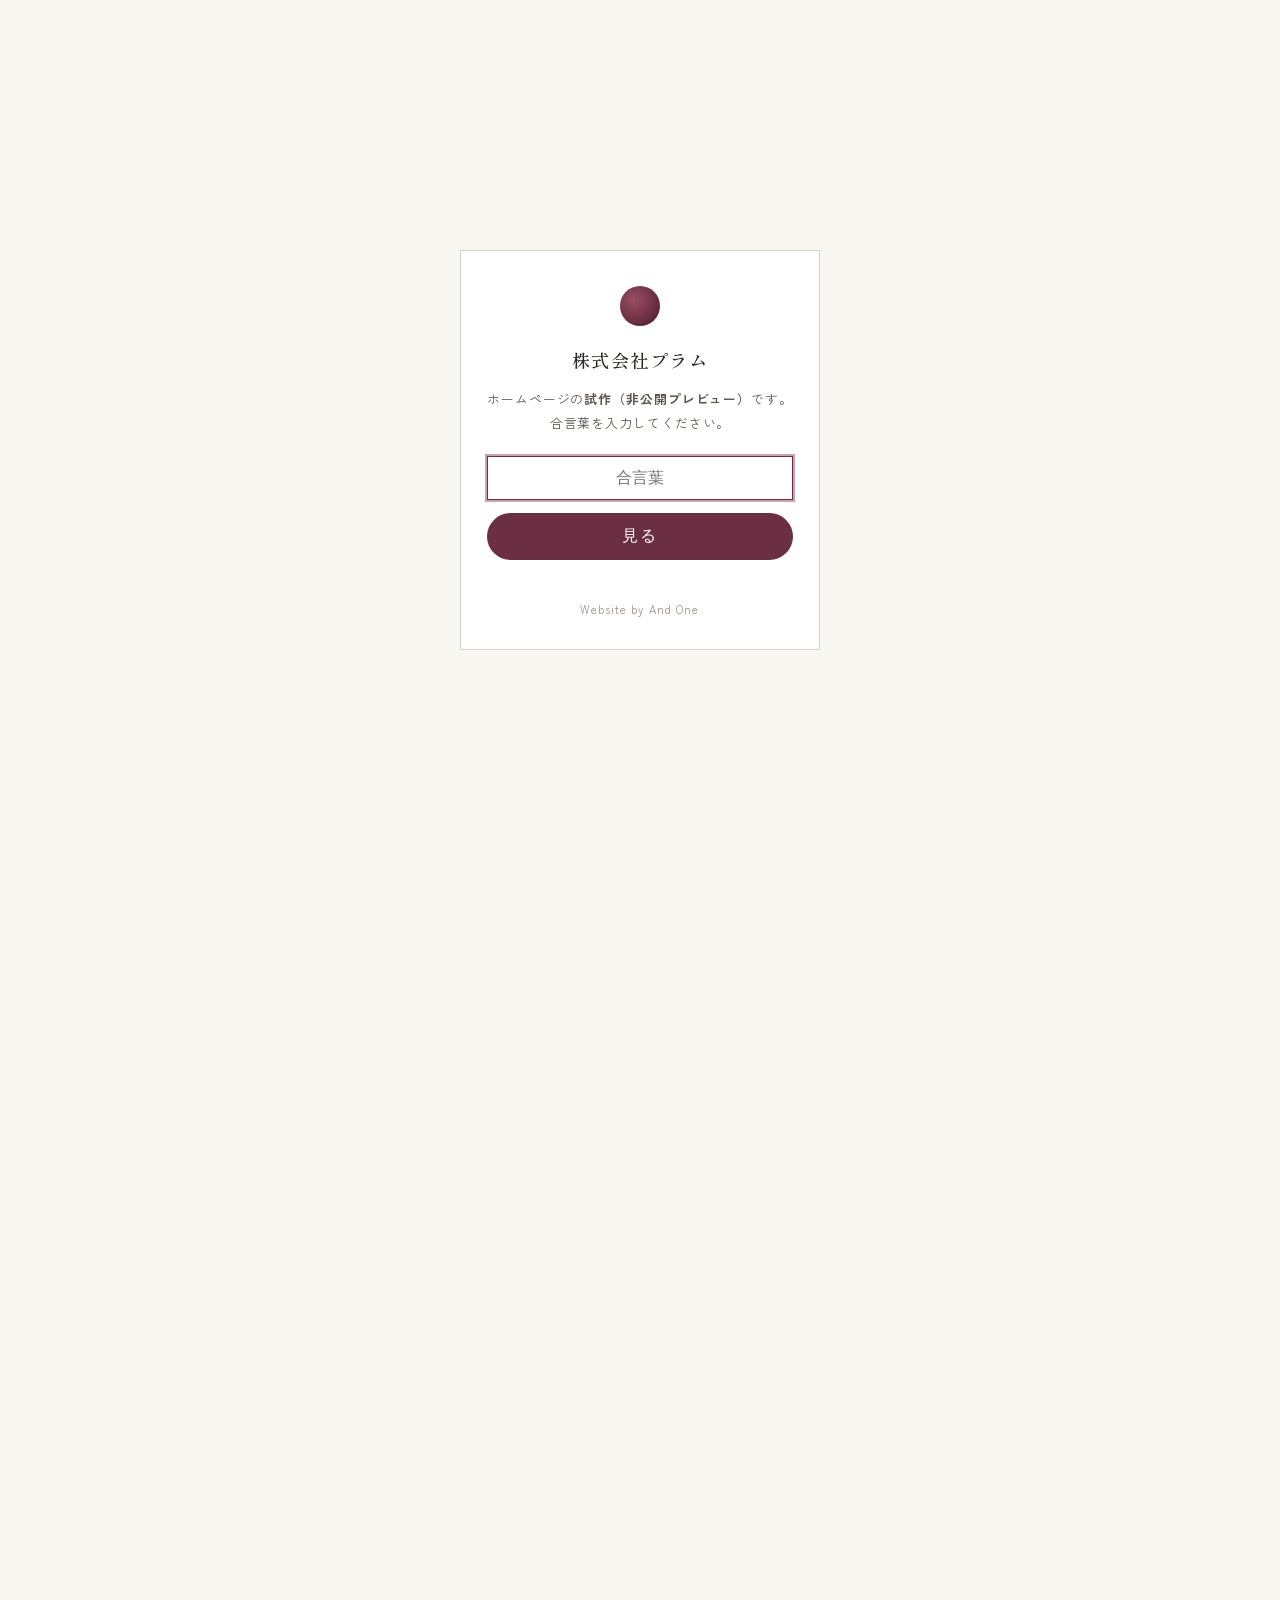
==== commit bb33d90f: "Reflect answers: no origin details, regular members, hide partner name in photos Co-Authored-By: Cla" ====
--- a/index.html
+++ b/index.html
@@ -115,7 +115,7 @@
         <dl class="rc-item"><dt>品種</dt><dd class="kinds"></dd></dl>
         <p class="note"></p>
       </div>
-      <p class="map-note">地図の形はおおよそです。<span class="tbd">農薬の使用状況・精製方法・等級など、商社さま向けの項目を追加予定</span></p>
+      <p class="map-note">地図の形はおおよそです。</p>
     </div>
 
     <div class="calendar fade">
@@ -204,16 +204,16 @@
       <tr><th>事業内容</th><td>食料品の輸入および輸出並びに販売<br>有料職業紹介事業（許可番号 23-ユ-303060）<br>登録支援機関（登録番号 25登-012195）</td></tr>
       <tr><th>設立</th><td>2025年1月23日</td></tr>
       <tr><th>所属団体</th><td><ul class="member-list">
-        <li><a href="https://nagoya-indonesia.or.jp/?page_id=279" target="_blank" rel="noopener">愛知・中部インドネシア友好親善協会</a><small>在名古屋インドネシア共和国名誉領事館内</small></li>
-        <li><a href="https://inbound.aichi.jp/" target="_blank" rel="noopener">一般社団法人 愛知インバウンド協会</a></li>
-      </ul><span class="tbd">会員区分・入会の表記を安藤様に確認</span></td></tr>
+        <li><a href="https://nagoya-indonesia.or.jp/?page_id=279" target="_blank" rel="noopener">愛知・中部インドネシア友好親善協会</a><small>正会員／在名古屋インドネシア共和国名誉領事館内</small></li>
+        <li><a href="https://inbound.aichi.jp/" target="_blank" rel="noopener">一般社団法人 愛知インバウンド協会</a><small>正会員</small></li>
+      </ul></td></tr>
       <tr><th>提携先</th><td><ul class="member-list">
         <li><a href="https://www.takihyo.co.jp/" target="_blank" rel="noopener">タキヒヨー株式会社</a><small>コーヒー豆の共同輸入・輸入販売</small></li>
         <li><span class="member-plain">ウォノサラムのコーヒー協同組合</span><small>提携産地（インドネシア・東ジャワ州）</small></li>
         <li><a href="https://ohayonippon.com/" target="_blank" rel="noopener">Ohayo Nippon</a><small>提携先 日本語学校（インドネシア）</small></li>
         <li><a href="https://www.shoshi-kondo.com/" target="_blank" rel="noopener">近藤行政書士オフィス</a><small>提携先 行政書士</small></li>
         <li><a href="https://www.smilevisa.jp/" target="_blank" rel="noopener">株式会社CROSLAN（SMILE VISA）</a><small>代理店</small></li>
-      </ul><span class="tbd">現地の輸出パートナー（Gandasari Coffeeなど）を載せるか確認</span></td></tr>
+      </ul></td></tr>
     </table>
     <a class="tf-link art-out dl-pdf fade" href="company-profile.pdf" target="_blank" rel="noopener"><span>会社案内をダウンロード（PDF・A4 2ページ）</span><i></i></a>
   </div>
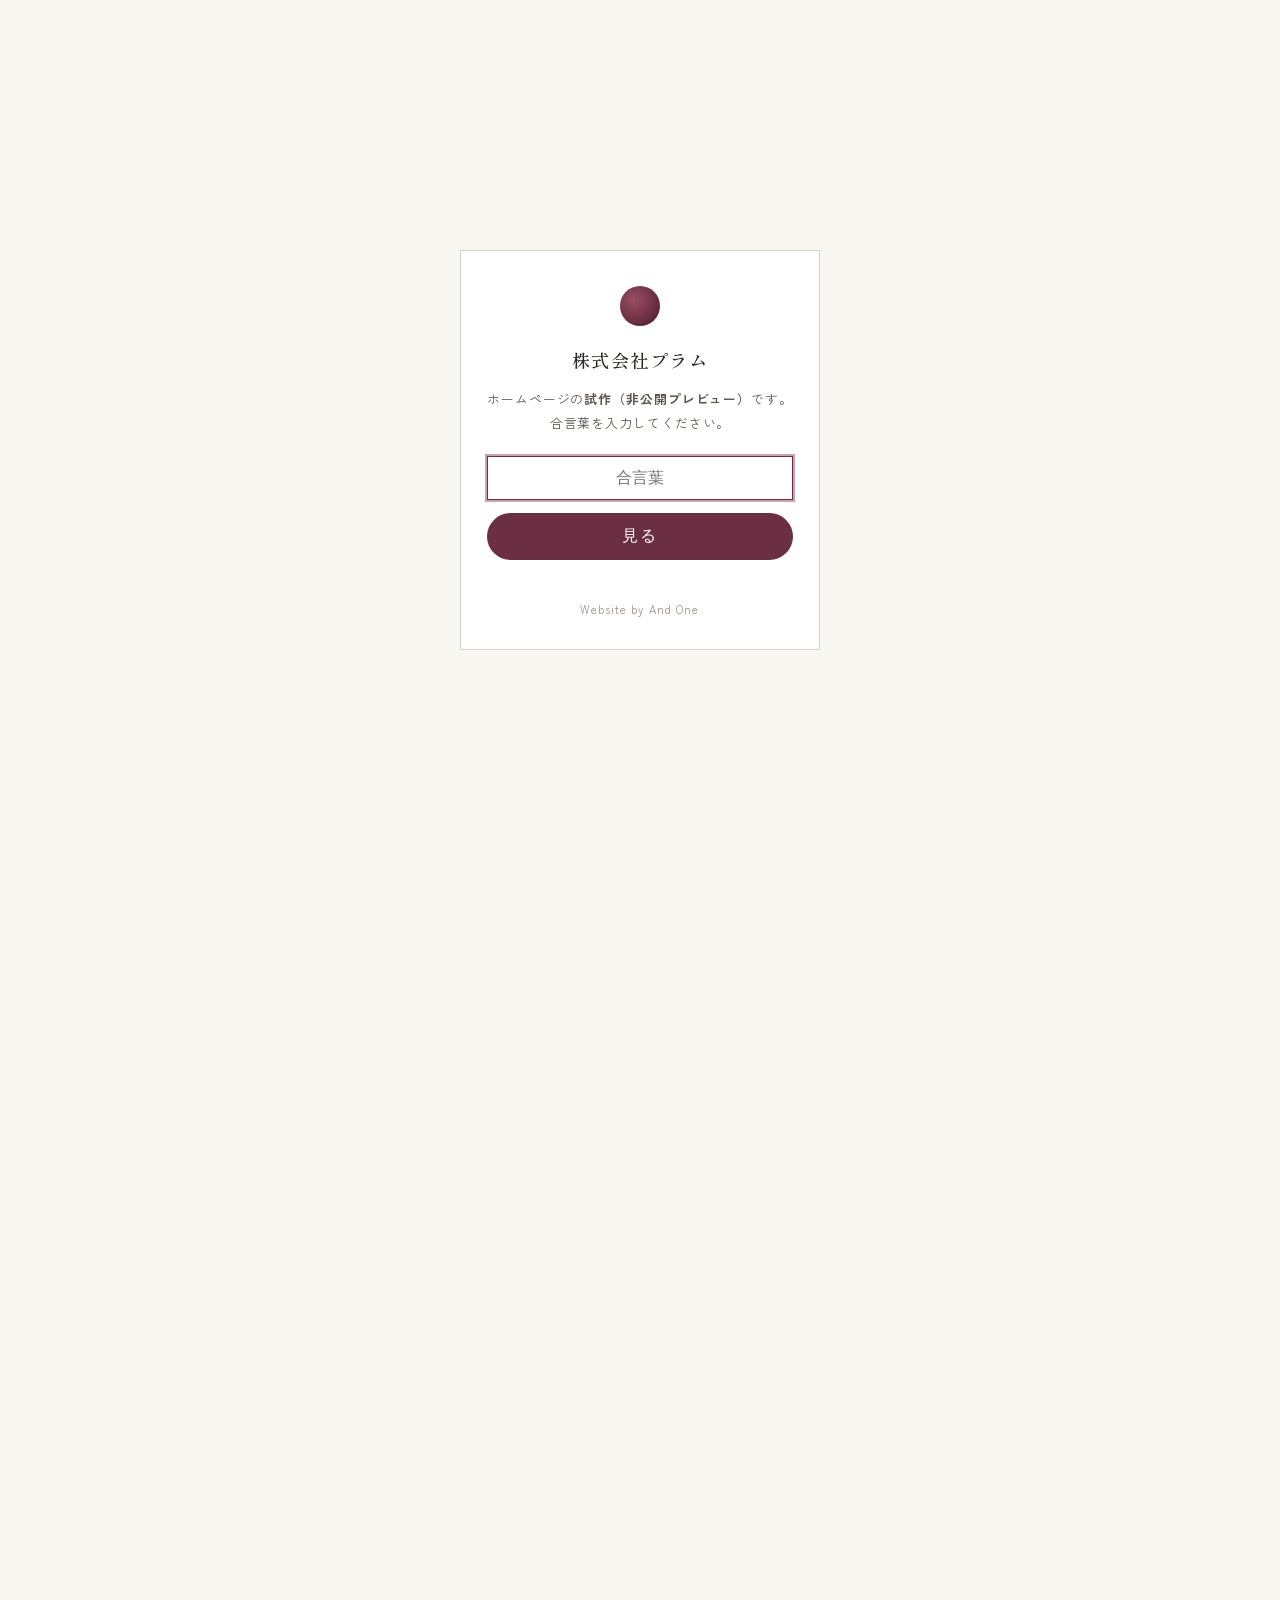
==== commit 4c1af278: "Add wave dividers: coffee hero bottom ripple, contact top double wave Co-Authored-By: Claude Opus 5." ====
--- a/index.html
+++ b/index.html
@@ -40,6 +40,7 @@
 <main>
 <div class="gate">
   <a href="coffee.html" class="gate-panel gate-coffee">
+    <div class="curve-badge" aria-hidden="true"><svg viewBox="0 0 200 200"><defs><path id="cbp" d="M100,100 m-78,0 a78,78 0 1,1 156,0 a78,78 0 1,1 -156,0"/></defs><g class="cb-ring"><text><textPath href="#cbp">INDONESIAN COFFEE ・ DIRECT FROM ORIGIN ・ PLUM CO., LTD. ・ </textPath></text></g></svg><span class="cb-bean"><svg viewBox="0 0 40 56"><ellipse cx="20" cy="28" rx="16" ry="25" fill="#fff"/><path d="M21 5 C 12 17, 28 38, 19 51" fill="none" stroke="#6B2E42" stroke-width="3.6" stroke-linecap="round"/></svg></span></div>
     <div class="bg" role="img" aria-label="乾燥小屋に広げられた完熟のコーヒーチェリー"></div>
     <div class="gate-inner">
       <p class="gate-label">COFFEE</p>
@@ -108,7 +109,7 @@
         <button data-region="cjava">中部ジャワ</button>
         <button data-region="ejava">東ジャワ</button>
       </div>
-      <div class="atlas-map" data-active="wjava"><svg viewBox="0 0 940 370" role="img" aria-label="インドネシアの主な産地の地図"><g class="grat"><line x1="0" y1="50.0" x2="940" y2="50.0"/><line x1="0" y1="150.0" x2="940" y2="150.0" class="eq"/><line x1="0" y1="250.0" x2="940" y2="250.0"/><line x1="0" y1="350.0" x2="940" y2="350.0"/><line x1="110.0" y1="0" x2="110.0" y2="370"/><line x1="310.0" y1="0" x2="310.0" y2="370"/><line x1="510.0" y1="0" x2="510.0" y2="370"/><line x1="710.0" y1="0" x2="710.0" y2="370"/><line x1="910.0" y1="0" x2="910.0" y2="370"/></g><g class="ocean"><text x="60.0" y="314.0">INDIAN OCEAN</text><text x="294.0" y="242.0">JAVA SEA</text><text x="700.0" y="38.0">PACIFIC OCEAN</text><text class="eqt" x="932" y="144.0" text-anchor="end">EQUATOR</text></g><g class="ctx"><circle cx="556.4" cy="0.0" r="1.75"/><circle cx="561.6" cy="0.0" r="1.75"/><circle cx="566.8" cy="0.0" r="1.75"/><circle cx="572.0" cy="0.0" r="1.75"/><circle cx="577.2" cy="0.0" r="1.75"/><circle cx="582.4" cy="0.0" r="1.75"/><circle cx="587.6" cy="0.0" r="1.75"/><circle cx="592.8" cy="0.0" r="1.75"/><circle cx="598.0" cy="0.0" r="1.75"/><circle cx="603.2" cy="0.0" r="1.75"/><circle cx="608.4" cy="0.0" r="1.75"/><circle cx="613.6" cy="0.0" r="1.75"/><circle cx="618.8" cy="0.0" r="1.75"/><circle cx="624.0" cy="0.0" r="1.75"/><circle cx="629.2" cy="0.0" r="1.75"/><circle cx="634.4" cy="0.0" r="1.75"/><circle cx="639.6" cy="0.0" r="1.75"/><circle cx="572.0" cy="5.2" r="1.75"/><circle cx="577.2" cy="5.2" r="1.75"/><circle cx="582.4" cy="5.2" r="1.75"/><circle cx="587.6" cy="5.2" r="1.75"/><circle cx="592.8" cy="5.2" r="1.75"/><circle cx="598.0" cy="5.2" r="1.75"/><circle cx="603.2" cy="5.2" r="1.75"/><circle cx="608.4" cy="5.2" r="1.75"/><circle cx="613.6" cy="5.2" r="1.75"/><circle cx="618.8" cy="5.2" r="1.75"/><circle cx="624.0" cy="5.2" r="1.75"/><circle cx="629.2" cy="5.2" r="1.75"/><circle cx="634.4" cy="5.2" r="1.75"/><circle cx="639.6" cy="5.2" r="1.75"/><circle cx="577.2" cy="10.4" r="1.75"/><circle cx="582.4" cy="10.4" r="1.75"/><circle cx="587.6" cy="10.4" r="1.75"/><circle cx="592.8" cy="10.4" r="1.75"/><circle cx="598.0" cy="10.4" r="1.75"/><circle cx="603.2" cy="10.4" r="1.75"/><circle cx="608.4" cy="10.4" r="1.75"/><circle cx="613.6" cy="10.4" r="1.75"/><circle cx="618.8" cy="10.4" r="1.75"/><circle cx="624.0" cy="10.4" r="1.75"/><circle cx="629.2" cy="10.4" r="1.75"/><circle cx="634.4" cy="10.4" r="1.75"/><circle cx="582.4" cy="15.6" r="1.75"/><circle cx="587.6" cy="15.6" r="1.75"/><circle cx="592.8" cy="15.6" r="1.75"/><circle cx="598.0" cy="15.6" r="1.75"/><circle cx="603.2" cy="15.6" r="1.75"/><circle cx="608.4" cy="15.6" r="1.75"/><circle cx="613.6" cy="15.6" r="1.75"/><circle cx="618.8" cy="15.6" r="1.75"/><circle cx="624.0" cy="15.6" r="1.75"/><circle cx="629.2" cy="15.6" r="1.75"/><circle cx="634.4" cy="15.6" r="1.75"/><circle cx="114.4" cy="20.8" r="1.75"/><circle cx="587.6" cy="20.8" r="1.75"/><circle cx="592.8" cy="20.8" r="1.75"/><circle cx="598.0" cy="20.8" r="1.75"/><circle cx="603.2" cy="20.8" r="1.75"/><circle cx="608.4" cy="20.8" r="1.75"/><circle cx="613.6" cy="20.8" r="1.75"/><circle cx="618.8" cy="20.8" r="1.75"/><circle cx="624.0" cy="20.8" r="1.75"/><circle cx="629.2" cy="20.8" r="1.75"/><circle cx="634.4" cy="20.8" r="1.75"/><circle cx="119.6" cy="26.0" r="1.75"/><circle cx="124.8" cy="26.0" r="1.75"/><circle cx="592.8" cy="26.0" r="1.75"/><circle cx="598.0" cy="26.0" r="1.75"/><circle cx="603.2" cy="26.0" r="1.75"/><circle cx="608.4" cy="26.0" r="1.75"/><circle cx="613.6" cy="26.0" r="1.75"/><circle cx="618.8" cy="26.0" r="1.75"/><circle cx="624.0" cy="26.0" r="1.75"/><circle cx="629.2" cy="26.0" r="1.75"/><circle cx="119.6" cy="31.2" r="1.75"/><circle cx="124.8" cy="31.2" r="1.75"/><circle cx="130.0" cy="31.2" r="1.75"/><circle cx="135.2" cy="31.2" r="1.75"/><circle cx="140.4" cy="31.2" r="1.75"/><circle cx="145.6" cy="31.2" r="1.75"/><circle cx="150.8" cy="31.2" r="1.75"/><circle cx="156.0" cy="31.2" r="1.75"/><circle cx="603.2" cy="31.2" r="1.75"/><circle cx="608.4" cy="31.2" r="1.75"/><circle cx="613.6" cy="31.2" r="1.75"/><circle cx="618.8" cy="31.2" r="1.75"/><circle cx="624.0" cy="31.2" r="1.75"/><circle cx="119.6" cy="36.4" r="1.75"/><circle cx="124.8" cy="36.4" r="1.75"/><circle cx="130.0" cy="36.4" r="1.75"/><circle cx="135.2" cy="36.4" r="1.75"/><circle cx="140.4" cy="36.4" r="1.75"/><circle cx="145.6" cy="36.4" r="1.75"/><circle cx="150.8" cy="36.4" r="1.75"/><circle cx="156.0" cy="36.4" r="1.75"/><circle cx="161.2" cy="36.4" r="1.75"/><circle cx="618.8" cy="36.4" r="1.75"/><circle cx="119.6" cy="41.6" r="1.75"/><circle cx="124.8" cy="41.6" r="1.75"/><circle cx="130.0" cy="41.6" r="1.75"/><circle cx="135.2" cy="41.6" r="1.75"/><circle cx="140.4" cy="41.6" r="1.75"/><circle cx="145.6" cy="41.6" r="1.75"/><circle cx="150.8" cy="41.6" r="1.75"/><circle cx="156.0" cy="41.6" r="1.75"/><circle cx="161.2" cy="41.6" r="1.75"/><circle cx="119.6" cy="46.8" r="1.75"/><circle cx="124.8" cy="46.8" r="1.75"/><circle cx="130.0" cy="46.8" r="1.75"/><circle cx="135.2" cy="46.8" r="1.75"/><circle cx="140.4" cy="46.8" r="1.75"/><circle cx="145.6" cy="46.8" r="1.75"/><circle cx="150.8" cy="46.8" r="1.75"/><circle cx="156.0" cy="46.8" r="1.75"/><circle cx="161.2" cy="46.8" r="1.75"/><circle cx="166.4" cy="46.8" r="1.75"/><circle cx="119.6" cy="52.0" r="1.75"/><circle cx="124.8" cy="52.0" r="1.75"/><circle cx="130.0" cy="52.0" r="1.75"/><circle cx="135.2" cy="52.0" r="1.75"/><circle cx="140.4" cy="52.0" r="1.75"/><circle cx="145.6" cy="52.0" r="1.75"/><circle cx="150.8" cy="52.0" r="1.75"/><circle cx="156.0" cy="52.0" r="1.75"/><circle cx="161.2" cy="52.0" r="1.75"/><circle cx="166.4" cy="52.0" r="1.75"/><circle cx="171.6" cy="52.0" r="1.75"/><circle cx="119.6" cy="57.2" r="1.75"/><circle cx="124.8" cy="57.2" r="1.75"/><circle cx="130.0" cy="57.2" r="1.75"/><circle cx="135.2" cy="57.2" r="1.75"/><circle cx="140.4" cy="57.2" r="1.75"/><circle cx="145.6" cy="57.2" r="1.75"/><circle cx="150.8" cy="57.2" r="1.75"/><circle cx="156.0" cy="57.2" r="1.75"/><circle cx="161.2" cy="57.2" r="1.75"/><circle cx="166.4" cy="57.2" r="1.75"/><circle cx="171.6" cy="57.2" r="1.75"/><circle cx="119.6" cy="62.4" r="1.75"/><circle cx="124.8" cy="62.4" r="1.75"/><circle cx="130.0" cy="62.4" r="1.75"/><circle cx="135.2" cy="62.4" r="1.75"/><circle cx="140.4" cy="62.4" r="1.75"/><circle cx="145.6" cy="62.4" r="1.75"/><circle cx="150.8" cy="62.4" r="1.75"/><circle cx="156.0" cy="62.4" r="1.75"/><circle cx="161.2" cy="62.4" r="1.75"/><circle cx="166.4" cy="62.4" r="1.75"/><circle cx="171.6" cy="62.4" r="1.75"/><circle cx="176.8" cy="62.4" r="1.75"/><circle cx="119.6" cy="67.6" r="1.75"/><circle cx="124.8" cy="67.6" r="1.75"/><circle cx="130.0" cy="67.6" r="1.75"/><circle cx="135.2" cy="67.6" r="1.75"/><circle cx="140.4" cy="67.6" r="1.75"/><circle cx="145.6" cy="67.6" r="1.75"/><circle cx="150.8" cy="67.6" r="1.75"/><circle cx="156.0" cy="67.6" r="1.75"/><circle cx="161.2" cy="67.6" r="1.75"/><circle cx="166.4" cy="67.6" r="1.75"/><circle cx="171.6" cy="67.6" r="1.75"/><circle cx="176.8" cy="67.6" r="1.75"/><circle cx="119.6" cy="72.8" r="1.75"/><circle cx="124.8" cy="72.8" r="1.75"/><circle cx="130.0" cy="72.8" r="1.75"/><circle cx="135.2" cy="72.8" r="1.75"/><circle cx="140.4" cy="72.8" r="1.75"/><circle cx="145.6" cy="72.8" r="1.75"/><circle cx="150.8" cy="72.8" r="1.75"/><circle cx="156.0" cy="72.8" r="1.75"/><circle cx="161.2" cy="72.8" r="1.75"/><circle cx="166.4" cy="72.8" r="1.75"/><circle cx="171.6" cy="72.8" r="1.75"/><circle cx="176.8" cy="72.8" r="1.75"/><circle cx="124.8" cy="78.0" r="1.75"/><circle cx="130.0" cy="78.0" r="1.75"/><circle cx="135.2" cy="78.0" r="1.75"/><circle cx="140.4" cy="78.0" r="1.75"/><circle cx="145.6" cy="78.0" r="1.75"/><circle cx="150.8" cy="78.0" r="1.75"/><circle cx="156.0" cy="78.0" r="1.75"/><circle cx="161.2" cy="78.0" r="1.75"/><circle cx="166.4" cy="78.0" r="1.75"/><circle cx="171.6" cy="78.0" r="1.75"/><circle cx="176.8" cy="78.0" r="1.75"/><circle cx="130.0" cy="83.2" r="1.75"/><circle cx="135.2" cy="83.2" r="1.75"/><circle cx="140.4" cy="83.2" r="1.75"/><circle cx="145.6" cy="83.2" r="1.75"/><circle cx="150.8" cy="83.2" r="1.75"/><circle cx="156.0" cy="83.2" r="1.75"/><circle cx="161.2" cy="83.2" r="1.75"/><circle cx="166.4" cy="83.2" r="1.75"/><circle cx="171.6" cy="83.2" r="1.75"/><circle cx="176.8" cy="83.2" r="1.75"/><circle cx="130.0" cy="88.4" r="1.75"/><circle cx="135.2" cy="88.4" r="1.75"/><circle cx="140.4" cy="88.4" r="1.75"/><circle cx="145.6" cy="88.4" r="1.75"/><circle cx="150.8" cy="88.4" r="1.75"/><circle cx="156.0" cy="88.4" r="1.75"/><circle cx="161.2" cy="88.4" r="1.75"/><circle cx="166.4" cy="88.4" r="1.75"/><circle cx="171.6" cy="88.4" r="1.75"/><circle cx="176.8" cy="88.4" r="1.75"/><circle cx="135.2" cy="93.6" r="1.75"/><circle cx="140.4" cy="93.6" r="1.75"/><circle cx="145.6" cy="93.6" r="1.75"/><circle cx="150.8" cy="93.6" r="1.75"/><circle cx="156.0" cy="93.6" r="1.75"/><circle cx="161.2" cy="93.6" r="1.75"/><circle cx="166.4" cy="93.6" r="1.75"/><circle cx="171.6" cy="93.6" r="1.75"/><circle cx="176.8" cy="93.6" r="1.75"/><circle cx="140.4" cy="98.8" r="1.75"/><circle cx="145.6" cy="98.8" r="1.75"/><circle cx="150.8" cy="98.8" r="1.75"/><circle cx="156.0" cy="98.8" r="1.75"/><circle cx="161.2" cy="98.8" r="1.75"/><circle cx="166.4" cy="98.8" r="1.75"/><circle cx="171.6" cy="98.8" r="1.75"/><circle cx="176.8" cy="98.8" r="1.75"/><circle cx="182.0" cy="98.8" r="1.75"/><circle cx="150.8" cy="104.0" r="1.75"/><circle cx="156.0" cy="104.0" r="1.75"/><circle cx="161.2" cy="104.0" r="1.75"/><circle cx="166.4" cy="104.0" r="1.75"/><circle cx="171.6" cy="104.0" r="1.75"/><circle cx="176.8" cy="104.0" r="1.75"/><circle cx="182.0" cy="104.0" r="1.75"/><circle cx="156.0" cy="109.2" r="1.75"/><circle cx="161.2" cy="109.2" r="1.75"/><circle cx="166.4" cy="109.2" r="1.75"/><circle cx="171.6" cy="109.2" r="1.75"/><circle cx="176.8" cy="109.2" r="1.75"/><circle cx="182.0" cy="109.2" r="1.75"/><circle cx="187.2" cy="109.2" r="1.75"/><circle cx="166.4" cy="114.4" r="1.75"/><circle cx="171.6" cy="114.4" r="1.75"/><circle cx="176.8" cy="114.4" r="1.75"/><circle cx="182.0" cy="114.4" r="1.75"/><circle cx="187.2" cy="114.4" r="1.75"/><circle cx="176.8" cy="119.6" r="1.75"/><circle cx="182.0" cy="119.6" r="1.75"/><circle cx="187.2" cy="119.6" r="1.75"/><circle cx="192.4" cy="119.6" r="1.75"/></g><g class="land"><circle cx="442.0" cy="15.6" r="1.75"/><circle cx="447.2" cy="15.6" r="1.75"/><circle cx="452.4" cy="15.6" r="1.75"/><circle cx="442.0" cy="20.8" r="1.75"/><circle cx="447.2" cy="20.8" r="1.75"/><circle cx="452.4" cy="20.8" r="1.75"/><circle cx="457.6" cy="20.8" r="1.75"/><circle cx="436.8" cy="26.0" r="1.75"/><circle cx="442.0" cy="26.0" r="1.75"/><circle cx="447.2" cy="26.0" r="1.75"/><circle cx="452.4" cy="26.0" r="1.75"/><circle cx="457.6" cy="26.0" r="1.75"/><circle cx="462.8" cy="26.0" r="1.75"/><circle cx="431.6" cy="31.2" r="1.75"/><circle cx="436.8" cy="31.2" r="1.75"/><circle cx="442.0" cy="31.2" r="1.75"/><circle cx="447.2" cy="31.2" r="1.75"/><circle cx="452.4" cy="31.2" r="1.75"/><circle cx="457.6" cy="31.2" r="1.75"/><circle cx="462.8" cy="31.2" r="1.75"/><circle cx="426.4" cy="36.4" r="1.75"/><circle cx="431.6" cy="36.4" r="1.75"/><circle cx="436.8" cy="36.4" r="1.75"/><circle cx="442.0" cy="36.4" r="1.75"/><circle cx="447.2" cy="36.4" r="1.75"/><circle cx="452.4" cy="36.4" r="1.75"/><circle cx="457.6" cy="36.4" r="1.75"/><circle cx="462.8" cy="36.4" r="1.75"/><circle cx="468.0" cy="36.4" r="1.75"/><circle cx="473.2" cy="36.4" r="1.75"/><circle cx="426.4" cy="41.6" r="1.75"/><circle cx="431.6" cy="41.6" r="1.75"/><circle cx="436.8" cy="41.6" r="1.75"/><circle cx="442.0" cy="41.6" r="1.75"/><circle cx="447.2" cy="41.6" r="1.75"/><circle cx="452.4" cy="41.6" r="1.75"/><circle cx="457.6" cy="41.6" r="1.75"/><circle cx="462.8" cy="41.6" r="1.75"/><circle cx="468.0" cy="41.6" r="1.75"/><circle cx="473.2" cy="41.6" r="1.75"/><circle cx="478.4" cy="41.6" r="1.75"/><circle cx="483.6" cy="41.6" r="1.75"/><circle cx="416.0" cy="46.8" r="1.75"/><circle cx="421.2" cy="46.8" r="1.75"/><circle cx="426.4" cy="46.8" r="1.75"/><circle cx="431.6" cy="46.8" r="1.75"/><circle cx="436.8" cy="46.8" r="1.75"/><circle cx="442.0" cy="46.8" r="1.75"/><circle cx="447.2" cy="46.8" r="1.75"/><circle cx="452.4" cy="46.8" r="1.75"/><circle cx="457.6" cy="46.8" r="1.75"/><circle cx="462.8" cy="46.8" r="1.75"/><circle cx="468.0" cy="46.8" r="1.75"/><circle cx="473.2" cy="46.8" r="1.75"/><circle cx="478.4" cy="46.8" r="1.75"/><circle cx="483.6" cy="46.8" r="1.75"/><circle cx="488.8" cy="46.8" r="1.75"/><circle cx="405.6" cy="52.0" r="1.75"/><circle cx="410.8" cy="52.0" r="1.75"/><circle cx="416.0" cy="52.0" r="1.75"/><circle cx="421.2" cy="52.0" r="1.75"/><circle cx="426.4" cy="52.0" r="1.75"/><circle cx="431.6" cy="52.0" r="1.75"/><circle cx="436.8" cy="52.0" r="1.75"/><circle cx="442.0" cy="52.0" r="1.75"/><circle cx="447.2" cy="52.0" r="1.75"/><circle cx="452.4" cy="52.0" r="1.75"/><circle cx="457.6" cy="52.0" r="1.75"/><circle cx="462.8" cy="52.0" r="1.75"/><circle cx="468.0" cy="52.0" r="1.75"/><circle cx="473.2" cy="52.0" r="1.75"/><circle cx="478.4" cy="52.0" r="1.75"/><circle cx="483.6" cy="52.0" r="1.75"/><circle cx="395.2" cy="57.2" r="1.75"/><circle cx="400.4" cy="57.2" r="1.75"/><circle cx="405.6" cy="57.2" r="1.75"/><circle cx="410.8" cy="57.2" r="1.75"/><circle cx="416.0" cy="57.2" r="1.75"/><circle cx="421.2" cy="57.2" r="1.75"/><circle cx="426.4" cy="57.2" r="1.75"/><circle cx="431.6" cy="57.2" r="1.75"/><circle cx="436.8" cy="57.2" r="1.75"/><circle cx="442.0" cy="57.2" r="1.75"/><circle cx="447.2" cy="57.2" r="1.75"/><circle cx="452.4" cy="57.2" r="1.75"/><circle cx="457.6" cy="57.2" r="1.75"/><circle cx="462.8" cy="57.2" r="1.75"/><circle cx="468.0" cy="57.2" r="1.75"/><circle cx="473.2" cy="57.2" r="1.75"/><circle cx="478.4" cy="57.2" r="1.75"/><circle cx="390.0" cy="62.4" r="1.75"/><circle cx="395.2" cy="62.4" r="1.75"/><circle cx="400.4" cy="62.4" r="1.75"/><circle cx="405.6" cy="62.4" r="1.75"/><circle cx="410.8" cy="62.4" r="1.75"/><circle cx="416.0" cy="62.4" r="1.75"/><circle cx="421.2" cy="62.4" r="1.75"/><circle cx="426.4" cy="62.4" r="1.75"/><circle cx="431.6" cy="62.4" r="1.75"/><circle cx="436.8" cy="62.4" r="1.75"/><circle cx="442.0" cy="62.4" r="1.75"/><circle cx="447.2" cy="62.4" r="1.75"/><circle cx="452.4" cy="62.4" r="1.75"/><circle cx="457.6" cy="62.4" r="1.75"/><circle cx="462.8" cy="62.4" r="1.75"/><circle cx="468.0" cy="62.4" r="1.75"/><circle cx="384.8" cy="67.6" r="1.75"/><circle cx="390.0" cy="67.6" r="1.75"/><circle cx="395.2" cy="67.6" r="1.75"/><circle cx="400.4" cy="67.6" r="1.75"/><circle cx="405.6" cy="67.6" r="1.75"/><circle cx="410.8" cy="67.6" r="1.75"/><circle cx="416.0" cy="67.6" r="1.75"/><circle cx="421.2" cy="67.6" r="1.75"/><circle cx="426.4" cy="67.6" r="1.75"/><circle cx="431.6" cy="67.6" r="1.75"/><circle cx="436.8" cy="67.6" r="1.75"/><circle cx="442.0" cy="67.6" r="1.75"/><circle cx="447.2" cy="67.6" r="1.75"/><circle cx="452.4" cy="67.6" r="1.75"/><circle cx="457.6" cy="67.6" r="1.75"/><circle cx="462.8" cy="67.6" r="1.75"/><circle cx="379.6" cy="72.8" r="1.75"/><circle cx="384.8" cy="72.8" r="1.75"/><circle cx="390.0" cy="72.8" r="1.75"/><circle cx="395.2" cy="72.8" r="1.75"/><circle cx="400.4" cy="72.8" r="1.75"/><circle cx="405.6" cy="72.8" r="1.75"/><circle cx="410.8" cy="72.8" r="1.75"/><circle cx="416.0" cy="72.8" r="1.75"/><circle cx="421.2" cy="72.8" r="1.75"/><circle cx="426.4" cy="72.8" r="1.75"/><circle cx="431.6" cy="72.8" r="1.75"/><circle cx="436.8" cy="72.8" r="1.75"/><circle cx="442.0" cy="72.8" r="1.75"/><circle cx="447.2" cy="72.8" r="1.75"/><circle cx="452.4" cy="72.8" r="1.75"/><circle cx="457.6" cy="72.8" r="1.75"/><circle cx="462.8" cy="72.8" r="1.75"/><circle cx="379.6" cy="78.0" r="1.75"/><circle cx="384.8" cy="78.0" r="1.75"/><circle cx="390.0" cy="78.0" r="1.75"/><circle cx="395.2" cy="78.0" r="1.75"/><circle cx="400.4" cy="78.0" r="1.75"/><circle cx="405.6" cy="78.0" r="1.75"/><circle cx="410.8" cy="78.0" r="1.75"/><circle cx="416.0" cy="78.0" r="1.75"/><circle cx="421.2" cy="78.0" r="1.75"/><circle cx="426.4" cy="78.0" r="1.75"/><circle cx="431.6" cy="78.0" r="1.75"/><circle cx="436.8" cy="78.0" r="1.75"/><circle cx="442.0" cy="78.0" r="1.75"/><circle cx="447.2" cy="78.0" r="1.75"/><circle cx="452.4" cy="78.0" r="1.75"/><circle cx="457.6" cy="78.0" r="1.75"/><circle cx="462.8" cy="78.0" r="1.75"/><circle cx="374.4" cy="83.2" r="1.75"/><circle cx="379.6" cy="83.2" r="1.75"/><circle cx="384.8" cy="83.2" r="1.75"/><circle cx="390.0" cy="83.2" r="1.75"/><circle cx="395.2" cy="83.2" r="1.75"/><circle cx="400.4" cy="83.2" r="1.75"/><circle cx="405.6" cy="83.2" r="1.75"/><circle cx="410.8" cy="83.2" r="1.75"/><circle cx="416.0" cy="83.2" r="1.75"/><circle cx="421.2" cy="83.2" r="1.75"/><circle cx="426.4" cy="83.2" r="1.75"/><circle cx="431.6" cy="83.2" r="1.75"/><circle cx="436.8" cy="83.2" r="1.75"/><circle cx="442.0" cy="83.2" r="1.75"/><circle cx="447.2" cy="83.2" r="1.75"/><circle cx="452.4" cy="83.2" r="1.75"/><circle cx="457.6" cy="83.2" r="1.75"/><circle cx="462.8" cy="83.2" r="1.75"/><circle cx="369.2" cy="88.4" r="1.75"/><circle cx="374.4" cy="88.4" r="1.75"/><circle cx="379.6" cy="88.4" r="1.75"/><circle cx="384.8" cy="88.4" r="1.75"/><circle cx="390.0" cy="88.4" r="1.75"/><circle cx="395.2" cy="88.4" r="1.75"/><circle cx="400.4" cy="88.4" r="1.75"/><circle cx="405.6" cy="88.4" r="1.75"/><circle cx="410.8" cy="88.4" r="1.75"/><circle cx="416.0" cy="88.4" r="1.75"/><circle cx="421.2" cy="88.4" r="1.75"/><circle cx="426.4" cy="88.4" r="1.75"/><circle cx="431.6" cy="88.4" r="1.75"/><circle cx="436.8" cy="88.4" r="1.75"/><circle cx="442.0" cy="88.4" r="1.75"/><circle cx="447.2" cy="88.4" r="1.75"/><circle cx="452.4" cy="88.4" r="1.75"/><circle cx="457.6" cy="88.4" r="1.75"/><circle cx="462.8" cy="88.4" r="1.75"/><circle cx="358.8" cy="93.6" r="1.75"/><circle cx="364.0" cy="93.6" r="1.75"/><circle cx="369.2" cy="93.6" r="1.75"/><circle cx="374.4" cy="93.6" r="1.75"/><circle cx="379.6" cy="93.6" r="1.75"/><circle cx="384.8" cy="93.6" r="1.75"/><circle cx="390.0" cy="93.6" r="1.75"/><circle cx="395.2" cy="93.6" r="1.75"/><circle cx="400.4" cy="93.6" r="1.75"/><circle cx="405.6" cy="93.6" r="1.75"/><circle cx="410.8" cy="93.6" r="1.75"/><circle cx="416.0" cy="93.6" r="1.75"/><circle cx="421.2" cy="93.6" r="1.75"/><circle cx="426.4" cy="93.6" r="1.75"/><circle cx="431.6" cy="93.6" r="1.75"/><circle cx="436.8" cy="93.6" r="1.75"/><circle cx="442.0" cy="93.6" r="1.75"/><circle cx="447.2" cy="93.6" r="1.75"/><circle cx="452.4" cy="93.6" r="1.75"/><circle cx="457.6" cy="93.6" r="1.75"/><circle cx="462.8" cy="93.6" r="1.75"/><circle cx="348.4" cy="98.8" r="1.75"/><circle cx="353.6" cy="98.8" r="1.75"/><circle cx="358.8" cy="98.8" r="1.75"/><circle cx="364.0" cy="98.8" r="1.75"/><circle cx="369.2" cy="98.8" r="1.75"/><circle cx="374.4" cy="98.8" r="1.75"/><circle cx="379.6" cy="98.8" r="1.75"/><circle cx="384.8" cy="98.8" r="1.75"/><circle cx="390.0" cy="98.8" r="1.75"/><circle cx="395.2" cy="98.8" r="1.75"/><circle cx="400.4" cy="98.8" r="1.75"/><circle cx="405.6" cy="98.8" r="1.75"/><circle cx="410.8" cy="98.8" r="1.75"/><circle cx="416.0" cy="98.8" r="1.75"/><circle cx="421.2" cy="98.8" r="1.75"/><circle cx="426.4" cy="98.8" r="1.75"/><circle cx="431.6" cy="98.8" r="1.75"/><circle cx="436.8" cy="98.8" r="1.75"/><circle cx="442.0" cy="98.8" r="1.75"/><circle cx="447.2" cy="98.8" r="1.75"/><circle cx="452.4" cy="98.8" r="1.75"/><circle cx="457.6" cy="98.8" r="1.75"/><circle cx="462.8" cy="98.8" r="1.75"/><circle cx="468.0" cy="98.8" r="1.75"/><circle cx="348.4" cy="104.0" r="1.75"/><circle cx="353.6" cy="104.0" r="1.75"/><circle cx="358.8" cy="104.0" r="1.75"/><circle cx="364.0" cy="104.0" r="1.75"/><circle cx="369.2" cy="104.0" r="1.75"/><circle cx="374.4" cy="104.0" r="1.75"/><circle cx="379.6" cy="104.0" r="1.75"/><circle cx="384.8" cy="104.0" r="1.75"/><circle cx="390.0" cy="104.0" r="1.75"/><circle cx="395.2" cy="104.0" r="1.75"/><circle cx="400.4" cy="104.0" r="1.75"/><circle cx="405.6" cy="104.0" r="1.75"/><circle cx="410.8" cy="104.0" r="1.75"/><circle cx="416.0" cy="104.0" r="1.75"/><circle cx="421.2" cy="104.0" r="1.75"/><circle cx="426.4" cy="104.0" r="1.75"/><circle cx="431.6" cy="104.0" r="1.75"/><circle cx="436.8" cy="104.0" r="1.75"/><circle cx="442.0" cy="104.0" r="1.75"/><circle cx="447.2" cy="104.0" r="1.75"/><circle cx="452.4" cy="104.0" r="1.75"/><circle cx="457.6" cy="104.0" r="1.75"/><circle cx="462.8" cy="104.0" r="1.75"/><circle cx="468.0" cy="104.0" r="1.75"/><circle cx="343.2" cy="109.2" r="1.75"/><circle cx="348.4" cy="109.2" r="1.75"/><circle cx="353.6" cy="109.2" r="1.75"/><circle cx="358.8" cy="109.2" r="1.75"/><circle cx="364.0" cy="109.2" r="1.75"/><circle cx="369.2" cy="109.2" r="1.75"/><circle cx="374.4" cy="109.2" r="1.75"/><circle cx="379.6" cy="109.2" r="1.75"/><circle cx="384.8" cy="109.2" r="1.75"/><circle cx="390.0" cy="109.2" r="1.75"/><circle cx="395.2" cy="109.2" r="1.75"/><circle cx="400.4" cy="109.2" r="1.75"/><circle cx="405.6" cy="109.2" r="1.75"/><circle cx="410.8" cy="109.2" r="1.75"/><circle cx="416.0" cy="109.2" r="1.75"/><circle cx="421.2" cy="109.2" r="1.75"/><circle cx="426.4" cy="109.2" r="1.75"/><circle cx="431.6" cy="109.2" r="1.75"/><circle cx="436.8" cy="109.2" r="1.75"/><circle cx="442.0" cy="109.2" r="1.75"/><circle cx="447.2" cy="109.2" r="1.75"/><circle cx="452.4" cy="109.2" r="1.75"/><circle cx="457.6" cy="109.2" r="1.75"/><circle cx="462.8" cy="109.2" r="1.75"/><circle cx="468.0" cy="109.2" r="1.75"/><circle cx="473.2" cy="109.2" r="1.75"/><circle cx="665.6" cy="109.2" r="1.75"/><circle cx="301.6" cy="114.4" r="1.75"/><circle cx="306.8" cy="114.4" r="1.75"/><circle cx="312.0" cy="114.4" r="1.75"/><circle cx="338.0" cy="114.4" r="1.75"/><circle cx="343.2" cy="114.4" r="1.75"/><circle cx="348.4" cy="114.4" r="1.75"/><circle cx="353.6" cy="114.4" r="1.75"/><circle cx="358.8" cy="114.4" r="1.75"/><circle cx="364.0" cy="114.4" r="1.75"/><circle cx="369.2" cy="114.4" r="1.75"/><circle cx="374.4" cy="114.4" r="1.75"/><circle cx="379.6" cy="114.4" r="1.75"/><circle cx="384.8" cy="114.4" r="1.75"/><circle cx="390.0" cy="114.4" r="1.75"/><circle cx="395.2" cy="114.4" r="1.75"/><circle cx="400.4" cy="114.4" r="1.75"/><circle cx="405.6" cy="114.4" r="1.75"/><circle cx="410.8" cy="114.4" r="1.75"/><circle cx="416.0" cy="114.4" r="1.75"/><circle cx="421.2" cy="114.4" r="1.75"/><circle cx="426.4" cy="114.4" r="1.75"/><circle cx="431.6" cy="114.4" r="1.75"/><circle cx="436.8" cy="114.4" r="1.75"/><circle cx="442.0" cy="114.4" r="1.75"/><circle cx="447.2" cy="114.4" r="1.75"/><circle cx="452.4" cy="114.4" r="1.75"/><circle cx="457.6" cy="114.4" r="1.75"/><circle cx="462.8" cy="114.4" r="1.75"/><circle cx="468.0" cy="114.4" r="1.75"/><circle cx="473.2" cy="114.4" r="1.75"/><circle cx="665.6" cy="114.4" r="1.75"/><circle cx="291.2" cy="119.6" r="1.75"/><circle cx="296.4" cy="119.6" r="1.75"/><circle cx="301.6" cy="119.6" r="1.75"/><circle cx="306.8" cy="119.6" r="1.75"/><circle cx="312.0" cy="119.6" r="1.75"/><circle cx="317.2" cy="119.6" r="1.75"/><circle cx="322.4" cy="119.6" r="1.75"/><circle cx="327.6" cy="119.6" r="1.75"/><circle cx="332.8" cy="119.6" r="1.75"/><circle cx="338.0" cy="119.6" r="1.75"/><circle cx="343.2" cy="119.6" r="1.75"/><circle cx="348.4" cy="119.6" r="1.75"/><circle cx="353.6" cy="119.6" r="1.75"/><circle cx="358.8" cy="119.6" r="1.75"/><circle cx="364.0" cy="119.6" r="1.75"/><circle cx="369.2" cy="119.6" r="1.75"/><circle cx="374.4" cy="119.6" r="1.75"/><circle cx="379.6" cy="119.6" r="1.75"/><circle cx="384.8" cy="119.6" r="1.75"/><circle cx="390.0" cy="119.6" r="1.75"/><circle cx="395.2" cy="119.6" r="1.75"/><circle cx="400.4" cy="119.6" r="1.75"/><circle cx="405.6" cy="119.6" r="1.75"/><circle cx="410.8" cy="119.6" r="1.75"/><circle cx="416.0" cy="119.6" r="1.75"/><circle cx="421.2" cy="119.6" r="1.75"/><circle cx="426.4" cy="119.6" r="1.75"/><circle cx="431.6" cy="119.6" r="1.75"/><circle cx="436.8" cy="119.6" r="1.75"/><circle cx="442.0" cy="119.6" r="1.75"/><circle cx="447.2" cy="119.6" r="1.75"/><circle cx="452.4" cy="119.6" r="1.75"/><circle cx="457.6" cy="119.6" r="1.75"/><circle cx="462.8" cy="119.6" r="1.75"/><circle cx="468.0" cy="119.6" r="1.75"/><circle cx="473.2" cy="119.6" r="1.75"/><circle cx="478.4" cy="119.6" r="1.75"/><circle cx="665.6" cy="119.6" r="1.75"/><circle cx="291.2" cy="124.8" r="1.75"/><circle cx="296.4" cy="124.8" r="1.75"/><circle cx="301.6" cy="124.8" r="1.75"/><circle cx="306.8" cy="124.8" r="1.75"/><circle cx="312.0" cy="124.8" r="1.75"/><circle cx="317.2" cy="124.8" r="1.75"/><circle cx="322.4" cy="124.8" r="1.75"/><circle cx="327.6" cy="124.8" r="1.75"/><circle cx="332.8" cy="124.8" r="1.75"/><circle cx="338.0" cy="124.8" r="1.75"/><circle cx="343.2" cy="124.8" r="1.75"/><circle cx="348.4" cy="124.8" r="1.75"/><circle cx="353.6" cy="124.8" r="1.75"/><circle cx="358.8" cy="124.8" r="1.75"/><circle cx="364.0" cy="124.8" r="1.75"/><circle cx="369.2" cy="124.8" r="1.75"/><circle cx="374.4" cy="124.8" r="1.75"/><circle cx="379.6" cy="124.8" r="1.75"/><circle cx="384.8" cy="124.8" r="1.75"/><circle cx="390.0" cy="124.8" r="1.75"/><circle cx="395.2" cy="124.8" r="1.75"/><circle cx="400.4" cy="124.8" r="1.75"/><circle cx="405.6" cy="124.8" r="1.75"/><circle cx="410.8" cy="124.8" r="1.75"/><circle cx="416.0" cy="124.8" r="1.75"/><circle cx="421.2" cy="124.8" r="1.75"/><circle cx="426.4" cy="124.8" r="1.75"/><circle cx="431.6" cy="124.8" r="1.75"/><circle cx="436.8" cy="124.8" r="1.75"/><circle cx="442.0" cy="124.8" r="1.75"/><circle cx="447.2" cy="124.8" r="1.75"/><circle cx="452.4" cy="124.8" r="1.75"/><circle cx="457.6" cy="124.8" r="1.75"/><circle cx="462.8" cy="124.8" r="1.75"/><circle cx="468.0" cy="124.8" r="1.75"/><circle cx="473.2" cy="124.8" r="1.75"/><circle cx="478.4" cy="124.8" r="1.75"/><circle cx="483.6" cy="124.8" r="1.75"/><circle cx="525.2" cy="124.8" r="1.75"/><circle cx="598.0" cy="124.8" r="1.75"/><circle cx="603.2" cy="124.8" r="1.75"/><circle cx="608.4" cy="124.8" r="1.75"/><circle cx="665.6" cy="124.8" r="1.75"/><circle cx="670.8" cy="124.8" r="1.75"/><circle cx="676.0" cy="124.8" r="1.75"/><circle cx="681.2" cy="124.8" r="1.75"/><circle cx="291.2" cy="130.0" r="1.75"/><circle cx="296.4" cy="130.0" r="1.75"/><circle cx="301.6" cy="130.0" r="1.75"/><circle cx="306.8" cy="130.0" r="1.75"/><circle cx="312.0" cy="130.0" r="1.75"/><circle cx="317.2" cy="130.0" r="1.75"/><circle cx="322.4" cy="130.0" r="1.75"/><circle cx="327.6" cy="130.0" r="1.75"/><circle cx="332.8" cy="130.0" r="1.75"/><circle cx="338.0" cy="130.0" r="1.75"/><circle cx="343.2" cy="130.0" r="1.75"/><circle cx="348.4" cy="130.0" r="1.75"/><circle cx="353.6" cy="130.0" r="1.75"/><circle cx="358.8" cy="130.0" r="1.75"/><circle cx="364.0" cy="130.0" r="1.75"/><circle cx="369.2" cy="130.0" r="1.75"/><circle cx="374.4" cy="130.0" r="1.75"/><circle cx="379.6" cy="130.0" r="1.75"/><circle cx="384.8" cy="130.0" r="1.75"/><circle cx="390.0" cy="130.0" r="1.75"/><circle cx="395.2" cy="130.0" r="1.75"/><circle cx="400.4" cy="130.0" r="1.75"/><circle cx="405.6" cy="130.0" r="1.75"/><circle cx="410.8" cy="130.0" r="1.75"/><circle cx="416.0" cy="130.0" r="1.75"/><circle cx="421.2" cy="130.0" r="1.75"/><circle cx="426.4" cy="130.0" r="1.75"/><circle cx="431.6" cy="130.0" r="1.75"/><circle cx="436.8" cy="130.0" r="1.75"/><circle cx="442.0" cy="130.0" r="1.75"/><circle cx="447.2" cy="130.0" r="1.75"/><circle cx="452.4" cy="130.0" r="1.75"/><circle cx="457.6" cy="130.0" r="1.75"/><circle cx="462.8" cy="130.0" r="1.75"/><circle cx="468.0" cy="130.0" r="1.75"/><circle cx="473.2" cy="130.0" r="1.75"/><circle cx="478.4" cy="130.0" r="1.75"/><circle cx="520.0" cy="130.0" r="1.75"/><circle cx="525.2" cy="130.0" r="1.75"/><circle cx="530.4" cy="130.0" r="1.75"/><circle cx="535.6" cy="130.0" r="1.75"/><circle cx="587.6" cy="130.0" r="1.75"/><circle cx="592.8" cy="130.0" r="1.75"/><circle cx="598.0" cy="130.0" r="1.75"/><circle cx="603.2" cy="130.0" r="1.75"/><circle cx="608.4" cy="130.0" r="1.75"/><circle cx="670.8" cy="130.0" r="1.75"/><circle cx="676.0" cy="130.0" r="1.75"/><circle cx="291.2" cy="135.2" r="1.75"/><circle cx="296.4" cy="135.2" r="1.75"/><circle cx="301.6" cy="135.2" r="1.75"/><circle cx="306.8" cy="135.2" r="1.75"/><circle cx="312.0" cy="135.2" r="1.75"/><circle cx="317.2" cy="135.2" r="1.75"/><circle cx="322.4" cy="135.2" r="1.75"/><circle cx="327.6" cy="135.2" r="1.75"/><circle cx="332.8" cy="135.2" r="1.75"/><circle cx="338.0" cy="135.2" r="1.75"/><circle cx="343.2" cy="135.2" r="1.75"/><circle cx="348.4" cy="135.2" r="1.75"/><circle cx="353.6" cy="135.2" r="1.75"/><circle cx="358.8" cy="135.2" r="1.75"/><circle cx="364.0" cy="135.2" r="1.75"/><circle cx="369.2" cy="135.2" r="1.75"/><circle cx="374.4" cy="135.2" r="1.75"/><circle cx="379.6" cy="135.2" r="1.75"/><circle cx="384.8" cy="135.2" r="1.75"/><circle cx="390.0" cy="135.2" r="1.75"/><circle cx="395.2" cy="135.2" r="1.75"/><circle cx="400.4" cy="135.2" r="1.75"/><circle cx="405.6" cy="135.2" r="1.75"/><circle cx="410.8" cy="135.2" r="1.75"/><circle cx="416.0" cy="135.2" r="1.75"/><circle cx="421.2" cy="135.2" r="1.75"/><circle cx="426.4" cy="135.2" r="1.75"/><circle cx="431.6" cy="135.2" r="1.75"/><circle cx="436.8" cy="135.2" r="1.75"/><circle cx="442.0" cy="135.2" r="1.75"/><circle cx="447.2" cy="135.2" r="1.75"/><circle cx="452.4" cy="135.2" r="1.75"/><circle cx="457.6" cy="135.2" r="1.75"/><circle cx="462.8" cy="135.2" r="1.75"/><circle cx="514.8" cy="135.2" r="1.75"/><circle cx="520.0" cy="135.2" r="1.75"/><circle cx="525.2" cy="135.2" r="1.75"/><circle cx="530.4" cy="135.2" r="1.75"/><circle cx="535.6" cy="135.2" r="1.75"/><circle cx="540.8" cy="135.2" r="1.75"/><circle cx="546.0" cy="135.2" r="1.75"/><circle cx="551.2" cy="135.2" r="1.75"/><circle cx="556.4" cy="135.2" r="1.75"/><circle cx="561.6" cy="135.2" r="1.75"/><circle cx="566.8" cy="135.2" r="1.75"/><circle cx="572.0" cy="135.2" r="1.75"/><circle cx="577.2" cy="135.2" r="1.75"/><circle cx="582.4" cy="135.2" r="1.75"/><circle cx="587.6" cy="135.2" r="1.75"/><circle cx="592.8" cy="135.2" r="1.75"/><circle cx="598.0" cy="135.2" r="1.75"/><circle cx="603.2" cy="135.2" r="1.75"/><circle cx="665.6" cy="135.2" r="1.75"/><circle cx="291.2" cy="140.4" r="1.75"/><circle cx="296.4" cy="140.4" r="1.75"/><circle cx="301.6" cy="140.4" r="1.75"/><circle cx="306.8" cy="140.4" r="1.75"/><circle cx="312.0" cy="140.4" r="1.75"/><circle cx="317.2" cy="140.4" r="1.75"/><circle cx="322.4" cy="140.4" r="1.75"/><circle cx="327.6" cy="140.4" r="1.75"/><circle cx="332.8" cy="140.4" r="1.75"/><circle cx="338.0" cy="140.4" r="1.75"/><circle cx="343.2" cy="140.4" r="1.75"/><circle cx="348.4" cy="140.4" r="1.75"/><circle cx="353.6" cy="140.4" r="1.75"/><circle cx="358.8" cy="140.4" r="1.75"/><circle cx="364.0" cy="140.4" r="1.75"/><circle cx="369.2" cy="140.4" r="1.75"/><circle cx="374.4" cy="140.4" r="1.75"/><circle cx="379.6" cy="140.4" r="1.75"/><circle cx="384.8" cy="140.4" r="1.75"/><circle cx="390.0" cy="140.4" r="1.75"/><circle cx="395.2" cy="140.4" r="1.75"/><circle cx="400.4" cy="140.4" r="1.75"/><circle cx="405.6" cy="140.4" r="1.75"/><circle cx="410.8" cy="140.4" r="1.75"/><circle cx="416.0" cy="140.4" r="1.75"/><circle cx="421.2" cy="140.4" r="1.75"/><circle cx="426.4" cy="140.4" r="1.75"/><circle cx="431.6" cy="140.4" r="1.75"/><circle cx="436.8" cy="140.4" r="1.75"/><circle cx="442.0" cy="140.4" r="1.75"/><circle cx="447.2" cy="140.4" r="1.75"/><circle cx="452.4" cy="140.4" r="1.75"/><circle cx="457.6" cy="140.4" r="1.75"/><circle cx="462.8" cy="140.4" r="1.75"/><circle cx="514.8" cy="140.4" r="1.75"/><circle cx="520.0" cy="140.4" r="1.75"/><circle cx="525.2" cy="140.4" r="1.75"/><circle cx="530.4" cy="140.4" r="1.75"/><circle cx="535.6" cy="140.4" r="1.75"/><circle cx="540.8" cy="140.4" r="1.75"/><circle cx="556.4" cy="140.4" r="1.75"/><circle cx="561.6" cy="140.4" r="1.75"/><circle cx="566.8" cy="140.4" r="1.75"/><circle cx="572.0" cy="140.4" r="1.75"/><circle cx="577.2" cy="140.4" r="1.75"/><circle cx="582.4" cy="140.4" r="1.75"/><circle cx="587.6" cy="140.4" r="1.75"/><circle cx="592.8" cy="140.4" r="1.75"/><circle cx="660.4" cy="140.4" r="1.75"/><circle cx="665.6" cy="140.4" r="1.75"/><circle cx="670.8" cy="140.4" r="1.75"/><circle cx="676.0" cy="140.4" r="1.75"/><circle cx="291.2" cy="145.6" r="1.75"/><circle cx="296.4" cy="145.6" r="1.75"/><circle cx="301.6" cy="145.6" r="1.75"/><circle cx="306.8" cy="145.6" r="1.75"/><circle cx="312.0" cy="145.6" r="1.75"/><circle cx="317.2" cy="145.6" r="1.75"/><circle cx="322.4" cy="145.6" r="1.75"/><circle cx="327.6" cy="145.6" r="1.75"/><circle cx="332.8" cy="145.6" r="1.75"/><circle cx="338.0" cy="145.6" r="1.75"/><circle cx="343.2" cy="145.6" r="1.75"/><circle cx="348.4" cy="145.6" r="1.75"/><circle cx="353.6" cy="145.6" r="1.75"/><circle cx="358.8" cy="145.6" r="1.75"/><circle cx="364.0" cy="145.6" r="1.75"/><circle cx="369.2" cy="145.6" r="1.75"/><circle cx="374.4" cy="145.6" r="1.75"/><circle cx="379.6" cy="145.6" r="1.75"/><circle cx="384.8" cy="145.6" r="1.75"/><circle cx="390.0" cy="145.6" r="1.75"/><circle cx="395.2" cy="145.6" r="1.75"/><circle cx="400.4" cy="145.6" r="1.75"/><circle cx="405.6" cy="145.6" r="1.75"/><circle cx="410.8" cy="145.6" r="1.75"/><circle cx="416.0" cy="145.6" r="1.75"/><circle cx="421.2" cy="145.6" r="1.75"/><circle cx="426.4" cy="145.6" r="1.75"/><circle cx="431.6" cy="145.6" r="1.75"/><circle cx="436.8" cy="145.6" r="1.75"/><circle cx="442.0" cy="145.6" r="1.75"/><circle cx="447.2" cy="145.6" r="1.75"/><circle cx="452.4" cy="145.6" r="1.75"/><circle cx="457.6" cy="145.6" r="1.75"/><circle cx="514.8" cy="145.6" r="1.75"/><circle cx="665.6" cy="145.6" r="1.75"/><circle cx="296.4" cy="150.8" r="1.75"/><circle cx="301.6" cy="150.8" r="1.75"/><circle cx="306.8" cy="150.8" r="1.75"/><circle cx="312.0" cy="150.8" r="1.75"/><circle cx="317.2" cy="150.8" r="1.75"/><circle cx="322.4" cy="150.8" r="1.75"/><circle cx="327.6" cy="150.8" r="1.75"/><circle cx="332.8" cy="150.8" r="1.75"/><circle cx="338.0" cy="150.8" r="1.75"/><circle cx="343.2" cy="150.8" r="1.75"/><circle cx="348.4" cy="150.8" r="1.75"/><circle cx="353.6" cy="150.8" r="1.75"/><circle cx="358.8" cy="150.8" r="1.75"/><circle cx="364.0" cy="150.8" r="1.75"/><circle cx="369.2" cy="150.8" r="1.75"/><circle cx="374.4" cy="150.8" r="1.75"/><circle cx="379.6" cy="150.8" r="1.75"/><circle cx="384.8" cy="150.8" r="1.75"/><circle cx="390.0" cy="150.8" r="1.75"/><circle cx="395.2" cy="150.8" r="1.75"/><circle cx="400.4" cy="150.8" r="1.75"/><circle cx="405.6" cy="150.8" r="1.75"/><circle cx="410.8" cy="150.8" r="1.75"/><circle cx="416.0" cy="150.8" r="1.75"/><circle cx="421.2" cy="150.8" r="1.75"/><circle cx="426.4" cy="150.8" r="1.75"/><circle cx="431.6" cy="150.8" r="1.75"/><circle cx="436.8" cy="150.8" r="1.75"/><circle cx="442.0" cy="150.8" r="1.75"/><circle cx="447.2" cy="150.8" r="1.75"/><circle cx="452.4" cy="150.8" r="1.75"/><circle cx="457.6" cy="150.8" r="1.75"/><circle cx="509.6" cy="150.8" r="1.75"/><circle cx="665.6" cy="150.8" r="1.75"/><circle cx="296.4" cy="156.0" r="1.75"/><circle cx="301.6" cy="156.0" r="1.75"/><circle cx="306.8" cy="156.0" r="1.75"/><circle cx="312.0" cy="156.0" r="1.75"/><circle cx="317.2" cy="156.0" r="1.75"/><circle cx="322.4" cy="156.0" r="1.75"/><circle cx="327.6" cy="156.0" r="1.75"/><circle cx="332.8" cy="156.0" r="1.75"/><circle cx="338.0" cy="156.0" r="1.75"/><circle cx="343.2" cy="156.0" r="1.75"/><circle cx="348.4" cy="156.0" r="1.75"/><circle cx="353.6" cy="156.0" r="1.75"/><circle cx="358.8" cy="156.0" r="1.75"/><circle cx="364.0" cy="156.0" r="1.75"/><circle cx="369.2" cy="156.0" r="1.75"/><circle cx="374.4" cy="156.0" r="1.75"/><circle cx="379.6" cy="156.0" r="1.75"/><circle cx="384.8" cy="156.0" r="1.75"/><circle cx="390.0" cy="156.0" r="1.75"/><circle cx="395.2" cy="156.0" r="1.75"/><circle cx="400.4" cy="156.0" r="1.75"/><circle cx="405.6" cy="156.0" r="1.75"/><circle cx="410.8" cy="156.0" r="1.75"/><circle cx="416.0" cy="156.0" r="1.75"/><circle cx="421.2" cy="156.0" r="1.75"/><circle cx="426.4" cy="156.0" r="1.75"/><circle cx="431.6" cy="156.0" r="1.75"/><circle cx="436.8" cy="156.0" r="1.75"/><circle cx="442.0" cy="156.0" r="1.75"/><circle cx="447.2" cy="156.0" r="1.75"/><circle cx="452.4" cy="156.0" r="1.75"/><circle cx="457.6" cy="156.0" r="1.75"/><circle cx="509.6" cy="156.0" r="1.75"/><circle cx="665.6" cy="156.0" r="1.75"/><circle cx="296.4" cy="161.2" r="1.75"/><circle cx="301.6" cy="161.2" r="1.75"/><circle cx="306.8" cy="161.2" r="1.75"/><circle cx="312.0" cy="161.2" r="1.75"/><circle cx="317.2" cy="161.2" r="1.75"/><circle cx="322.4" cy="161.2" r="1.75"/><circle cx="327.6" cy="161.2" r="1.75"/><circle cx="332.8" cy="161.2" r="1.75"/><circle cx="338.0" cy="161.2" r="1.75"/><circle cx="343.2" cy="161.2" r="1.75"/><circle cx="348.4" cy="161.2" r="1.75"/><circle cx="353.6" cy="161.2" r="1.75"/><circle cx="358.8" cy="161.2" r="1.75"/><circle cx="364.0" cy="161.2" r="1.75"/><circle cx="369.2" cy="161.2" r="1.75"/><circle cx="374.4" cy="161.2" r="1.75"/><circle cx="379.6" cy="161.2" r="1.75"/><circle cx="384.8" cy="161.2" r="1.75"/><circle cx="390.0" cy="161.2" r="1.75"/><circle cx="395.2" cy="161.2" r="1.75"/><circle cx="400.4" cy="161.2" r="1.75"/><circle cx="405.6" cy="161.2" r="1.75"/><circle cx="410.8" cy="161.2" r="1.75"/><circle cx="416.0" cy="161.2" r="1.75"/><circle cx="421.2" cy="161.2" r="1.75"/><circle cx="426.4" cy="161.2" r="1.75"/><circle cx="431.6" cy="161.2" r="1.75"/><circle cx="436.8" cy="161.2" r="1.75"/><circle cx="442.0" cy="161.2" r="1.75"/><circle cx="447.2" cy="161.2" r="1.75"/><circle cx="452.4" cy="161.2" r="1.75"/><circle cx="457.6" cy="161.2" r="1.75"/><circle cx="504.4" cy="161.2" r="1.75"/><circle cx="509.6" cy="161.2" r="1.75"/><circle cx="748.8" cy="161.2" r="1.75"/><circle cx="754.0" cy="161.2" r="1.75"/><circle cx="759.2" cy="161.2" r="1.75"/><circle cx="301.6" cy="166.4" r="1.75"/><circle cx="306.8" cy="166.4" r="1.75"/><circle cx="312.0" cy="166.4" r="1.75"/><circle cx="317.2" cy="166.4" r="1.75"/><circle cx="322.4" cy="166.4" r="1.75"/><circle cx="327.6" cy="166.4" r="1.75"/><circle cx="332.8" cy="166.4" r="1.75"/><circle cx="338.0" cy="166.4" r="1.75"/><circle cx="343.2" cy="166.4" r="1.75"/><circle cx="348.4" cy="166.4" r="1.75"/><circle cx="353.6" cy="166.4" r="1.75"/><circle cx="358.8" cy="166.4" r="1.75"/><circle cx="364.0" cy="166.4" r="1.75"/><circle cx="369.2" cy="166.4" r="1.75"/><circle cx="374.4" cy="166.4" r="1.75"/><circle cx="379.6" cy="166.4" r="1.75"/><circle cx="384.8" cy="166.4" r="1.75"/><circle cx="390.0" cy="166.4" r="1.75"/><circle cx="395.2" cy="166.4" r="1.75"/><circle cx="400.4" cy="166.4" r="1.75"/><circle cx="405.6" cy="166.4" r="1.75"/><circle cx="410.8" cy="166.4" r="1.75"/><circle cx="416.0" cy="166.4" r="1.75"/><circle cx="421.2" cy="166.4" r="1.75"/><circle cx="426.4" cy="166.4" r="1.75"/><circle cx="431.6" cy="166.4" r="1.75"/><circle cx="436.8" cy="166.4" r="1.75"/><circle cx="442.0" cy="166.4" r="1.75"/><circle cx="447.2" cy="166.4" r="1.75"/><circle cx="452.4" cy="166.4" r="1.75"/><circle cx="457.6" cy="166.4" r="1.75"/><circle cx="504.4" cy="166.4" r="1.75"/><circle cx="509.6" cy="166.4" r="1.75"/><circle cx="514.8" cy="166.4" r="1.75"/><circle cx="551.2" cy="166.4" r="1.75"/><circle cx="556.4" cy="166.4" r="1.75"/><circle cx="738.4" cy="166.4" r="1.75"/><circle cx="743.6" cy="166.4" r="1.75"/><circle cx="748.8" cy="166.4" r="1.75"/><circle cx="754.0" cy="166.4" r="1.75"/><circle cx="759.2" cy="166.4" r="1.75"/><circle cx="764.4" cy="166.4" r="1.75"/><circle cx="769.6" cy="166.4" r="1.75"/><circle cx="774.8" cy="166.4" r="1.75"/><circle cx="780.0" cy="166.4" r="1.75"/><circle cx="301.6" cy="171.6" r="1.75"/><circle cx="306.8" cy="171.6" r="1.75"/><circle cx="312.0" cy="171.6" r="1.75"/><circle cx="317.2" cy="171.6" r="1.75"/><circle cx="322.4" cy="171.6" r="1.75"/><circle cx="327.6" cy="171.6" r="1.75"/><circle cx="332.8" cy="171.6" r="1.75"/><circle cx="338.0" cy="171.6" r="1.75"/><circle cx="343.2" cy="171.6" r="1.75"/><circle cx="348.4" cy="171.6" r="1.75"/><circle cx="353.6" cy="171.6" r="1.75"/><circle cx="358.8" cy="171.6" r="1.75"/><circle cx="364.0" cy="171.6" r="1.75"/><circle cx="369.2" cy="171.6" r="1.75"/><circle cx="374.4" cy="171.6" r="1.75"/><circle cx="379.6" cy="171.6" r="1.75"/><circle cx="384.8" cy="171.6" r="1.75"/><circle cx="390.0" cy="171.6" r="1.75"/><circle cx="395.2" cy="171.6" r="1.75"/><circle cx="400.4" cy="171.6" r="1.75"/><circle cx="405.6" cy="171.6" r="1.75"/><circle cx="410.8" cy="171.6" r="1.75"/><circle cx="416.0" cy="171.6" r="1.75"/><circle cx="421.2" cy="171.6" r="1.75"/><circle cx="426.4" cy="171.6" r="1.75"/><circle cx="431.6" cy="171.6" r="1.75"/><circle cx="436.8" cy="171.6" r="1.75"/><circle cx="442.0" cy="171.6" r="1.75"/><circle cx="447.2" cy="171.6" r="1.75"/><circle cx="452.4" cy="171.6" r="1.75"/><circle cx="499.2" cy="171.6" r="1.75"/><circle cx="504.4" cy="171.6" r="1.75"/><circle cx="509.6" cy="171.6" r="1.75"/><circle cx="514.8" cy="171.6" r="1.75"/><circle cx="535.6" cy="171.6" r="1.75"/><circle cx="540.8" cy="171.6" r="1.75"/><circle cx="546.0" cy="171.6" r="1.75"/><circle cx="551.2" cy="171.6" r="1.75"/><circle cx="556.4" cy="171.6" r="1.75"/><circle cx="561.6" cy="171.6" r="1.75"/><circle cx="566.8" cy="171.6" r="1.75"/><circle cx="733.2" cy="171.6" r="1.75"/><circle cx="738.4" cy="171.6" r="1.75"/><circle cx="743.6" cy="171.6" r="1.75"/><circle cx="748.8" cy="171.6" r="1.75"/><circle cx="754.0" cy="171.6" r="1.75"/><circle cx="759.2" cy="171.6" r="1.75"/><circle cx="764.4" cy="171.6" r="1.75"/><circle cx="769.6" cy="171.6" r="1.75"/><circle cx="774.8" cy="171.6" r="1.75"/><circle cx="780.0" cy="171.6" r="1.75"/><circle cx="785.2" cy="171.6" r="1.75"/><circle cx="790.4" cy="171.6" r="1.75"/><circle cx="306.8" cy="176.8" r="1.75"/><circle cx="312.0" cy="176.8" r="1.75"/><circle cx="317.2" cy="176.8" r="1.75"/><circle cx="322.4" cy="176.8" r="1.75"/><circle cx="327.6" cy="176.8" r="1.75"/><circle cx="332.8" cy="176.8" r="1.75"/><circle cx="338.0" cy="176.8" r="1.75"/><circle cx="343.2" cy="176.8" r="1.75"/><circle cx="348.4" cy="176.8" r="1.75"/><circle cx="353.6" cy="176.8" r="1.75"/><circle cx="358.8" cy="176.8" r="1.75"/><circle cx="364.0" cy="176.8" r="1.75"/><circle cx="369.2" cy="176.8" r="1.75"/><circle cx="374.4" cy="176.8" r="1.75"/><circle cx="379.6" cy="176.8" r="1.75"/><circle cx="384.8" cy="176.8" r="1.75"/><circle cx="390.0" cy="176.8" r="1.75"/><circle cx="395.2" cy="176.8" r="1.75"/><circle cx="400.4" cy="176.8" r="1.75"/><circle cx="405.6" cy="176.8" r="1.75"/><circle cx="410.8" cy="176.8" r="1.75"/><circle cx="416.0" cy="176.8" r="1.75"/><circle cx="421.2" cy="176.8" r="1.75"/><circle cx="426.4" cy="176.8" r="1.75"/><circle cx="431.6" cy="176.8" r="1.75"/><circle cx="436.8" cy="176.8" r="1.75"/><circle cx="442.0" cy="176.8" r="1.75"/><circle cx="447.2" cy="176.8" r="1.75"/><circle cx="499.2" cy="176.8" r="1.75"/><circle cx="504.4" cy="176.8" r="1.75"/><circle cx="509.6" cy="176.8" r="1.75"/><circle cx="514.8" cy="176.8" r="1.75"/><circle cx="520.0" cy="176.8" r="1.75"/><circle cx="530.4" cy="176.8" r="1.75"/><circle cx="535.6" cy="176.8" r="1.75"/><circle cx="540.8" cy="176.8" r="1.75"/><circle cx="546.0" cy="176.8" r="1.75"/><circle cx="551.2" cy="176.8" r="1.75"/><circle cx="556.4" cy="176.8" r="1.75"/><circle cx="561.6" cy="176.8" r="1.75"/><circle cx="733.2" cy="176.8" r="1.75"/><circle cx="738.4" cy="176.8" r="1.75"/><circle cx="743.6" cy="176.8" r="1.75"/><circle cx="748.8" cy="176.8" r="1.75"/><circle cx="754.0" cy="176.8" r="1.75"/><circle cx="759.2" cy="176.8" r="1.75"/><circle cx="764.4" cy="176.8" r="1.75"/><circle cx="769.6" cy="176.8" r="1.75"/><circle cx="774.8" cy="176.8" r="1.75"/><circle cx="780.0" cy="176.8" r="1.75"/><circle cx="785.2" cy="176.8" r="1.75"/><circle cx="790.4" cy="176.8" r="1.75"/><circle cx="213.2" cy="182.0" r="1.75"/><circle cx="218.4" cy="182.0" r="1.75"/><circle cx="223.6" cy="182.0" r="1.75"/><circle cx="228.8" cy="182.0" r="1.75"/><circle cx="312.0" cy="182.0" r="1.75"/><circle cx="317.2" cy="182.0" r="1.75"/><circle cx="322.4" cy="182.0" r="1.75"/><circle cx="327.6" cy="182.0" r="1.75"/><circle cx="332.8" cy="182.0" r="1.75"/><circle cx="338.0" cy="182.0" r="1.75"/><circle cx="343.2" cy="182.0" r="1.75"/><circle cx="348.4" cy="182.0" r="1.75"/><circle cx="353.6" cy="182.0" r="1.75"/><circle cx="358.8" cy="182.0" r="1.75"/><circle cx="364.0" cy="182.0" r="1.75"/><circle cx="369.2" cy="182.0" r="1.75"/><circle cx="374.4" cy="182.0" r="1.75"/><circle cx="379.6" cy="182.0" r="1.75"/><circle cx="384.8" cy="182.0" r="1.75"/><circle cx="390.0" cy="182.0" r="1.75"/><circle cx="395.2" cy="182.0" r="1.75"/><circle cx="400.4" cy="182.0" r="1.75"/><circle cx="405.6" cy="182.0" r="1.75"/><circle cx="410.8" cy="182.0" r="1.75"/><circle cx="416.0" cy="182.0" r="1.75"/><circle cx="421.2" cy="182.0" r="1.75"/><circle cx="426.4" cy="182.0" r="1.75"/><circle cx="431.6" cy="182.0" r="1.75"/><circle cx="436.8" cy="182.0" r="1.75"/><circle cx="442.0" cy="182.0" r="1.75"/><circle cx="499.2" cy="182.0" r="1.75"/><circle cx="504.4" cy="182.0" r="1.75"/><circle cx="509.6" cy="182.0" r="1.75"/><circle cx="514.8" cy="182.0" r="1.75"/><circle cx="520.0" cy="182.0" r="1.75"/><circle cx="525.2" cy="182.0" r="1.75"/><circle cx="530.4" cy="182.0" r="1.75"/><circle cx="535.6" cy="182.0" r="1.75"/><circle cx="540.8" cy="182.0" r="1.75"/><circle cx="546.0" cy="182.0" r="1.75"/><circle cx="551.2" cy="182.0" r="1.75"/><circle cx="748.8" cy="182.0" r="1.75"/><circle cx="754.0" cy="182.0" r="1.75"/><circle cx="759.2" cy="182.0" r="1.75"/><circle cx="764.4" cy="182.0" r="1.75"/><circle cx="769.6" cy="182.0" r="1.75"/><circle cx="774.8" cy="182.0" r="1.75"/><circle cx="780.0" cy="182.0" r="1.75"/><circle cx="785.2" cy="182.0" r="1.75"/><circle cx="790.4" cy="182.0" r="1.75"/><circle cx="218.4" cy="187.2" r="1.75"/><circle cx="223.6" cy="187.2" r="1.75"/><circle cx="228.8" cy="187.2" r="1.75"/><circle cx="234.0" cy="187.2" r="1.75"/><circle cx="317.2" cy="187.2" r="1.75"/><circle cx="322.4" cy="187.2" r="1.75"/><circle cx="327.6" cy="187.2" r="1.75"/><circle cx="332.8" cy="187.2" r="1.75"/><circle cx="338.0" cy="187.2" r="1.75"/><circle cx="343.2" cy="187.2" r="1.75"/><circle cx="348.4" cy="187.2" r="1.75"/><circle cx="353.6" cy="187.2" r="1.75"/><circle cx="358.8" cy="187.2" r="1.75"/><circle cx="364.0" cy="187.2" r="1.75"/><circle cx="369.2" cy="187.2" r="1.75"/><circle cx="374.4" cy="187.2" r="1.75"/><circle cx="379.6" cy="187.2" r="1.75"/><circle cx="384.8" cy="187.2" r="1.75"/><circle cx="390.0" cy="187.2" r="1.75"/><circle cx="395.2" cy="187.2" r="1.75"/><circle cx="400.4" cy="187.2" r="1.75"/><circle cx="405.6" cy="187.2" r="1.75"/><circle cx="410.8" cy="187.2" r="1.75"/><circle cx="416.0" cy="187.2" r="1.75"/><circle cx="421.2" cy="187.2" r="1.75"/><circle cx="426.4" cy="187.2" r="1.75"/><circle cx="431.6" cy="187.2" r="1.75"/><circle cx="436.8" cy="187.2" r="1.75"/><circle cx="499.2" cy="187.2" r="1.75"/><circle cx="504.4" cy="187.2" r="1.75"/><circle cx="509.6" cy="187.2" r="1.75"/><circle cx="514.8" cy="187.2" r="1.75"/><circle cx="520.0" cy="187.2" r="1.75"/><circle cx="525.2" cy="187.2" r="1.75"/><circle cx="530.4" cy="187.2" r="1.75"/><circle cx="535.6" cy="187.2" r="1.75"/><circle cx="540.8" cy="187.2" r="1.75"/><circle cx="546.0" cy="187.2" r="1.75"/><circle cx="759.2" cy="187.2" r="1.75"/><circle cx="764.4" cy="187.2" r="1.75"/><circle cx="769.6" cy="187.2" r="1.75"/><circle cx="774.8" cy="187.2" r="1.75"/><circle cx="780.0" cy="187.2" r="1.75"/><circle cx="785.2" cy="187.2" r="1.75"/><circle cx="790.4" cy="187.2" r="1.75"/><circle cx="847.6" cy="187.2" r="1.75"/><circle cx="852.8" cy="187.2" r="1.75"/><circle cx="858.0" cy="187.2" r="1.75"/><circle cx="863.2" cy="187.2" r="1.75"/><circle cx="868.4" cy="187.2" r="1.75"/><circle cx="873.6" cy="187.2" r="1.75"/><circle cx="878.8" cy="187.2" r="1.75"/><circle cx="223.6" cy="192.4" r="1.75"/><circle cx="228.8" cy="192.4" r="1.75"/><circle cx="234.0" cy="192.4" r="1.75"/><circle cx="317.2" cy="192.4" r="1.75"/><circle cx="322.4" cy="192.4" r="1.75"/><circle cx="327.6" cy="192.4" r="1.75"/><circle cx="332.8" cy="192.4" r="1.75"/><circle cx="338.0" cy="192.4" r="1.75"/><circle cx="343.2" cy="192.4" r="1.75"/><circle cx="348.4" cy="192.4" r="1.75"/><circle cx="353.6" cy="192.4" r="1.75"/><circle cx="358.8" cy="192.4" r="1.75"/><circle cx="364.0" cy="192.4" r="1.75"/><circle cx="369.2" cy="192.4" r="1.75"/><circle cx="374.4" cy="192.4" r="1.75"/><circle cx="379.6" cy="192.4" r="1.75"/><circle cx="384.8" cy="192.4" r="1.75"/><circle cx="390.0" cy="192.4" r="1.75"/><circle cx="395.2" cy="192.4" r="1.75"/><circle cx="400.4" cy="192.4" r="1.75"/><circle cx="405.6" cy="192.4" r="1.75"/><circle cx="410.8" cy="192.4" r="1.75"/><circle cx="416.0" cy="192.4" r="1.75"/><circle cx="421.2" cy="192.4" r="1.75"/><circle cx="426.4" cy="192.4" r="1.75"/><circle cx="431.6" cy="192.4" r="1.75"/><circle cx="436.8" cy="192.4" r="1.75"/><circle cx="494.0" cy="192.4" r="1.75"/><circle cx="499.2" cy="192.4" r="1.75"/><circle cx="504.4" cy="192.4" r="1.75"/><circle cx="509.6" cy="192.4" r="1.75"/><circle cx="514.8" cy="192.4" r="1.75"/><circle cx="520.0" cy="192.4" r="1.75"/><circle cx="525.2" cy="192.4" r="1.75"/><circle cx="530.4" cy="192.4" r="1.75"/><circle cx="535.6" cy="192.4" r="1.75"/><circle cx="540.8" cy="192.4" r="1.75"/><circle cx="546.0" cy="192.4" r="1.75"/><circle cx="764.4" cy="192.4" r="1.75"/><circle cx="769.6" cy="192.4" r="1.75"/><circle cx="774.8" cy="192.4" r="1.75"/><circle cx="780.0" cy="192.4" r="1.75"/><circle cx="790.4" cy="192.4" r="1.75"/><circle cx="795.6" cy="192.4" r="1.75"/><circle cx="842.4" cy="192.4" r="1.75"/><circle cx="847.6" cy="192.4" r="1.75"/><circle cx="852.8" cy="192.4" r="1.75"/><circle cx="858.0" cy="192.4" r="1.75"/><circle cx="863.2" cy="192.4" r="1.75"/><circle cx="868.4" cy="192.4" r="1.75"/><circle cx="873.6" cy="192.4" r="1.75"/><circle cx="878.8" cy="192.4" r="1.75"/><circle cx="884.0" cy="192.4" r="1.75"/><circle cx="889.2" cy="192.4" r="1.75"/><circle cx="894.4" cy="192.4" r="1.75"/><circle cx="223.6" cy="197.6" r="1.75"/><circle cx="228.8" cy="197.6" r="1.75"/><circle cx="234.0" cy="197.6" r="1.75"/><circle cx="239.2" cy="197.6" r="1.75"/><circle cx="317.2" cy="197.6" r="1.75"/><circle cx="322.4" cy="197.6" r="1.75"/><circle cx="327.6" cy="197.6" r="1.75"/><circle cx="332.8" cy="197.6" r="1.75"/><circle cx="338.0" cy="197.6" r="1.75"/><circle cx="343.2" cy="197.6" r="1.75"/><circle cx="348.4" cy="197.6" r="1.75"/><circle cx="353.6" cy="197.6" r="1.75"/><circle cx="358.8" cy="197.6" r="1.75"/><circle cx="364.0" cy="197.6" r="1.75"/><circle cx="369.2" cy="197.6" r="1.75"/><circle cx="374.4" cy="197.6" r="1.75"/><circle cx="379.6" cy="197.6" r="1.75"/><circle cx="384.8" cy="197.6" r="1.75"/><circle cx="390.0" cy="197.6" r="1.75"/><circle cx="395.2" cy="197.6" r="1.75"/><circle cx="400.4" cy="197.6" r="1.75"/><circle cx="405.6" cy="197.6" r="1.75"/><circle cx="410.8" cy="197.6" r="1.75"/><circle cx="416.0" cy="197.6" r="1.75"/><circle cx="421.2" cy="197.6" r="1.75"/><circle cx="426.4" cy="197.6" r="1.75"/><circle cx="431.6" cy="197.6" r="1.75"/><circle cx="436.8" cy="197.6" r="1.75"/><circle cx="494.0" cy="197.6" r="1.75"/><circle cx="499.2" cy="197.6" r="1.75"/><circle cx="504.4" cy="197.6" r="1.75"/><circle cx="509.6" cy="197.6" r="1.75"/><circle cx="514.8" cy="197.6" r="1.75"/><circle cx="520.0" cy="197.6" r="1.75"/><circle cx="525.2" cy="197.6" r="1.75"/><circle cx="530.4" cy="197.6" r="1.75"/><circle cx="535.6" cy="197.6" r="1.75"/><circle cx="540.8" cy="197.6" r="1.75"/><circle cx="546.0" cy="197.6" r="1.75"/><circle cx="551.2" cy="197.6" r="1.75"/><circle cx="764.4" cy="197.6" r="1.75"/><circle cx="769.6" cy="197.6" r="1.75"/><circle cx="785.2" cy="197.6" r="1.75"/><circle cx="790.4" cy="197.6" r="1.75"/><circle cx="795.6" cy="197.6" r="1.75"/><circle cx="832.0" cy="197.6" r="1.75"/><circle cx="837.2" cy="197.6" r="1.75"/><circle cx="842.4" cy="197.6" r="1.75"/><circle cx="847.6" cy="197.6" r="1.75"/><circle cx="852.8" cy="197.6" r="1.75"/><circle cx="858.0" cy="197.6" r="1.75"/><circle cx="863.2" cy="197.6" r="1.75"/><circle cx="868.4" cy="197.6" r="1.75"/><circle cx="873.6" cy="197.6" r="1.75"/><circle cx="878.8" cy="197.6" r="1.75"/><circle cx="884.0" cy="197.6" r="1.75"/><circle cx="889.2" cy="197.6" r="1.75"/><circle cx="894.4" cy="197.6" r="1.75"/><circle cx="899.6" cy="197.6" r="1.75"/><circle cx="904.8" cy="197.6" r="1.75"/><circle cx="228.8" cy="202.8" r="1.75"/><circle cx="234.0" cy="202.8" r="1.75"/><circle cx="239.2" cy="202.8" r="1.75"/><circle cx="244.4" cy="202.8" r="1.75"/><circle cx="265.2" cy="202.8" r="1.75"/><circle cx="270.4" cy="202.8" r="1.75"/><circle cx="275.6" cy="202.8" r="1.75"/><circle cx="317.2" cy="202.8" r="1.75"/><circle cx="322.4" cy="202.8" r="1.75"/><circle cx="327.6" cy="202.8" r="1.75"/><circle cx="332.8" cy="202.8" r="1.75"/><circle cx="338.0" cy="202.8" r="1.75"/><circle cx="343.2" cy="202.8" r="1.75"/><circle cx="348.4" cy="202.8" r="1.75"/><circle cx="353.6" cy="202.8" r="1.75"/><circle cx="358.8" cy="202.8" r="1.75"/><circle cx="364.0" cy="202.8" r="1.75"/><circle cx="369.2" cy="202.8" r="1.75"/><circle cx="374.4" cy="202.8" r="1.75"/><circle cx="379.6" cy="202.8" r="1.75"/><circle cx="384.8" cy="202.8" r="1.75"/><circle cx="390.0" cy="202.8" r="1.75"/><circle cx="395.2" cy="202.8" r="1.75"/><circle cx="400.4" cy="202.8" r="1.75"/><circle cx="405.6" cy="202.8" r="1.75"/><circle cx="410.8" cy="202.8" r="1.75"/><circle cx="416.0" cy="202.8" r="1.75"/><circle cx="421.2" cy="202.8" r="1.75"/><circle cx="426.4" cy="202.8" r="1.75"/><circle cx="431.6" cy="202.8" r="1.75"/><circle cx="436.8" cy="202.8" r="1.75"/><circle cx="488.8" cy="202.8" r="1.75"/><circle cx="494.0" cy="202.8" r="1.75"/><circle cx="499.2" cy="202.8" r="1.75"/><circle cx="504.4" cy="202.8" r="1.75"/><circle cx="509.6" cy="202.8" r="1.75"/><circle cx="514.8" cy="202.8" r="1.75"/><circle cx="520.0" cy="202.8" r="1.75"/><circle cx="525.2" cy="202.8" r="1.75"/><circle cx="530.4" cy="202.8" r="1.75"/><circle cx="535.6" cy="202.8" r="1.75"/><circle cx="540.8" cy="202.8" r="1.75"/><circle cx="546.0" cy="202.8" r="1.75"/><circle cx="551.2" cy="202.8" r="1.75"/><circle cx="759.2" cy="202.8" r="1.75"/><circle cx="764.4" cy="202.8" r="1.75"/><circle cx="769.6" cy="202.8" r="1.75"/><circle cx="774.8" cy="202.8" r="1.75"/><circle cx="780.0" cy="202.8" r="1.75"/><circle cx="785.2" cy="202.8" r="1.75"/><circle cx="790.4" cy="202.8" r="1.75"/><circle cx="795.6" cy="202.8" r="1.75"/><circle cx="826.8" cy="202.8" r="1.75"/><circle cx="832.0" cy="202.8" r="1.75"/><circle cx="837.2" cy="202.8" r="1.75"/><circle cx="842.4" cy="202.8" r="1.75"/><circle cx="847.6" cy="202.8" r="1.75"/><circle cx="852.8" cy="202.8" r="1.75"/><circle cx="858.0" cy="202.8" r="1.75"/><circle cx="863.2" cy="202.8" r="1.75"/><circle cx="868.4" cy="202.8" r="1.75"/><circle cx="873.6" cy="202.8" r="1.75"/><circle cx="878.8" cy="202.8" r="1.75"/><circle cx="884.0" cy="202.8" r="1.75"/><circle cx="889.2" cy="202.8" r="1.75"/><circle cx="894.4" cy="202.8" r="1.75"/><circle cx="899.6" cy="202.8" r="1.75"/><circle cx="904.8" cy="202.8" r="1.75"/><circle cx="910.0" cy="202.8" r="1.75"/><circle cx="915.2" cy="202.8" r="1.75"/><circle cx="920.4" cy="202.8" r="1.75"/><circle cx="925.6" cy="202.8" r="1.75"/><circle cx="234.0" cy="208.0" r="1.75"/><circle cx="239.2" cy="208.0" r="1.75"/><circle cx="244.4" cy="208.0" r="1.75"/><circle cx="265.2" cy="208.0" r="1.75"/><circle cx="270.4" cy="208.0" r="1.75"/><circle cx="275.6" cy="208.0" r="1.75"/><circle cx="317.2" cy="208.0" r="1.75"/><circle cx="322.4" cy="208.0" r="1.75"/><circle cx="327.6" cy="208.0" r="1.75"/><circle cx="332.8" cy="208.0" r="1.75"/><circle cx="338.0" cy="208.0" r="1.75"/><circle cx="343.2" cy="208.0" r="1.75"/><circle cx="348.4" cy="208.0" r="1.75"/><circle cx="353.6" cy="208.0" r="1.75"/><circle cx="358.8" cy="208.0" r="1.75"/><circle cx="364.0" cy="208.0" r="1.75"/><circle cx="369.2" cy="208.0" r="1.75"/><circle cx="374.4" cy="208.0" r="1.75"/><circle cx="379.6" cy="208.0" r="1.75"/><circle cx="384.8" cy="208.0" r="1.75"/><circle cx="390.0" cy="208.0" r="1.75"/><circle cx="395.2" cy="208.0" r="1.75"/><circle cx="400.4" cy="208.0" r="1.75"/><circle cx="405.6" cy="208.0" r="1.75"/><circle cx="410.8" cy="208.0" r="1.75"/><circle cx="416.0" cy="208.0" r="1.75"/><circle cx="421.2" cy="208.0" r="1.75"/><circle cx="426.4" cy="208.0" r="1.75"/><circle cx="431.6" cy="208.0" r="1.75"/><circle cx="436.8" cy="208.0" r="1.75"/><circle cx="488.8" cy="208.0" r="1.75"/><circle cx="494.0" cy="208.0" r="1.75"/><circle cx="499.2" cy="208.0" r="1.75"/><circle cx="504.4" cy="208.0" r="1.75"/><circle cx="509.6" cy="208.0" r="1.75"/><circle cx="514.8" cy="208.0" r="1.75"/><circle cx="520.0" cy="208.0" r="1.75"/><circle cx="525.2" cy="208.0" r="1.75"/><circle cx="530.4" cy="208.0" r="1.75"/><circle cx="535.6" cy="208.0" r="1.75"/><circle cx="540.8" cy="208.0" r="1.75"/><circle cx="546.0" cy="208.0" r="1.75"/><circle cx="551.2" cy="208.0" r="1.75"/><circle cx="556.4" cy="208.0" r="1.75"/><circle cx="670.8" cy="208.0" r="1.75"/><circle cx="676.0" cy="208.0" r="1.75"/><circle cx="681.2" cy="208.0" r="1.75"/><circle cx="686.4" cy="208.0" r="1.75"/><circle cx="691.6" cy="208.0" r="1.75"/><circle cx="696.8" cy="208.0" r="1.75"/><circle cx="702.0" cy="208.0" r="1.75"/><circle cx="754.0" cy="208.0" r="1.75"/><circle cx="759.2" cy="208.0" r="1.75"/><circle cx="764.4" cy="208.0" r="1.75"/><circle cx="769.6" cy="208.0" r="1.75"/><circle cx="774.8" cy="208.0" r="1.75"/><circle cx="780.0" cy="208.0" r="1.75"/><circle cx="785.2" cy="208.0" r="1.75"/><circle cx="790.4" cy="208.0" r="1.75"/><circle cx="795.6" cy="208.0" r="1.75"/><circle cx="800.8" cy="208.0" r="1.75"/><circle cx="821.6" cy="208.0" r="1.75"/><circle cx="826.8" cy="208.0" r="1.75"/><circle cx="832.0" cy="208.0" r="1.75"/><circle cx="837.2" cy="208.0" r="1.75"/><circle cx="842.4" cy="208.0" r="1.75"/><circle cx="847.6" cy="208.0" r="1.75"/><circle cx="852.8" cy="208.0" r="1.75"/><circle cx="858.0" cy="208.0" r="1.75"/><circle cx="863.2" cy="208.0" r="1.75"/><circle cx="868.4" cy="208.0" r="1.75"/><circle cx="873.6" cy="208.0" r="1.75"/><circle cx="878.8" cy="208.0" r="1.75"/><circle cx="884.0" cy="208.0" r="1.75"/><circle cx="889.2" cy="208.0" r="1.75"/><circle cx="894.4" cy="208.0" r="1.75"/><circle cx="899.6" cy="208.0" r="1.75"/><circle cx="904.8" cy="208.0" r="1.75"/><circle cx="910.0" cy="208.0" r="1.75"/><circle cx="915.2" cy="208.0" r="1.75"/><circle cx="920.4" cy="208.0" r="1.75"/><circle cx="925.6" cy="208.0" r="1.75"/><circle cx="265.2" cy="213.2" r="1.75"/><circle cx="270.4" cy="213.2" r="1.75"/><circle cx="275.6" cy="213.2" r="1.75"/><circle cx="343.2" cy="213.2" r="1.75"/><circle cx="348.4" cy="213.2" r="1.75"/><circle cx="353.6" cy="213.2" r="1.75"/><circle cx="358.8" cy="213.2" r="1.75"/><circle cx="364.0" cy="213.2" r="1.75"/><circle cx="369.2" cy="213.2" r="1.75"/><circle cx="374.4" cy="213.2" r="1.75"/><circle cx="379.6" cy="213.2" r="1.75"/><circle cx="384.8" cy="213.2" r="1.75"/><circle cx="390.0" cy="213.2" r="1.75"/><circle cx="395.2" cy="213.2" r="1.75"/><circle cx="400.4" cy="213.2" r="1.75"/><circle cx="405.6" cy="213.2" r="1.75"/><circle cx="410.8" cy="213.2" r="1.75"/><circle cx="416.0" cy="213.2" r="1.75"/><circle cx="421.2" cy="213.2" r="1.75"/><circle cx="426.4" cy="213.2" r="1.75"/><circle cx="431.6" cy="213.2" r="1.75"/><circle cx="436.8" cy="213.2" r="1.75"/><circle cx="488.8" cy="213.2" r="1.75"/><circle cx="494.0" cy="213.2" r="1.75"/><circle cx="499.2" cy="213.2" r="1.75"/><circle cx="504.4" cy="213.2" r="1.75"/><circle cx="509.6" cy="213.2" r="1.75"/><circle cx="514.8" cy="213.2" r="1.75"/><circle cx="535.6" cy="213.2" r="1.75"/><circle cx="540.8" cy="213.2" r="1.75"/><circle cx="546.0" cy="213.2" r="1.75"/><circle cx="551.2" cy="213.2" r="1.75"/><circle cx="556.4" cy="213.2" r="1.75"/><circle cx="676.0" cy="213.2" r="1.75"/><circle cx="681.2" cy="213.2" r="1.75"/><circle cx="686.4" cy="213.2" r="1.75"/><circle cx="691.6" cy="213.2" r="1.75"/><circle cx="696.8" cy="213.2" r="1.75"/><circle cx="702.0" cy="213.2" r="1.75"/><circle cx="707.2" cy="213.2" r="1.75"/><circle cx="712.4" cy="213.2" r="1.75"/><circle cx="764.4" cy="213.2" r="1.75"/><circle cx="769.6" cy="213.2" r="1.75"/><circle cx="774.8" cy="213.2" r="1.75"/><circle cx="780.0" cy="213.2" r="1.75"/><circle cx="785.2" cy="213.2" r="1.75"/><circle cx="790.4" cy="213.2" r="1.75"/><circle cx="795.6" cy="213.2" r="1.75"/><circle cx="800.8" cy="213.2" r="1.75"/><circle cx="806.0" cy="213.2" r="1.75"/><circle cx="821.6" cy="213.2" r="1.75"/><circle cx="826.8" cy="213.2" r="1.75"/><circle cx="832.0" cy="213.2" r="1.75"/><circle cx="837.2" cy="213.2" r="1.75"/><circle cx="842.4" cy="213.2" r="1.75"/><circle cx="847.6" cy="213.2" r="1.75"/><circle cx="852.8" cy="213.2" r="1.75"/><circle cx="858.0" cy="213.2" r="1.75"/><circle cx="863.2" cy="213.2" r="1.75"/><circle cx="868.4" cy="213.2" r="1.75"/><circle cx="873.6" cy="213.2" r="1.75"/><circle cx="878.8" cy="213.2" r="1.75"/><circle cx="884.0" cy="213.2" r="1.75"/><circle cx="889.2" cy="213.2" r="1.75"/><circle cx="894.4" cy="213.2" r="1.75"/><circle cx="899.6" cy="213.2" r="1.75"/><circle cx="904.8" cy="213.2" r="1.75"/><circle cx="910.0" cy="213.2" r="1.75"/><circle cx="915.2" cy="213.2" r="1.75"/><circle cx="920.4" cy="213.2" r="1.75"/><circle cx="925.6" cy="213.2" r="1.75"/><circle cx="348.4" cy="218.4" r="1.75"/><circle cx="353.6" cy="218.4" r="1.75"/><circle cx="395.2" cy="218.4" r="1.75"/><circle cx="400.4" cy="218.4" r="1.75"/><circle cx="405.6" cy="218.4" r="1.75"/><circle cx="410.8" cy="218.4" r="1.75"/><circle cx="416.0" cy="218.4" r="1.75"/><circle cx="421.2" cy="218.4" r="1.75"/><circle cx="426.4" cy="218.4" r="1.75"/><circle cx="431.6" cy="218.4" r="1.75"/><circle cx="488.8" cy="218.4" r="1.75"/><circle cx="494.0" cy="218.4" r="1.75"/><circle cx="499.2" cy="218.4" r="1.75"/><circle cx="504.4" cy="218.4" r="1.75"/><circle cx="509.6" cy="218.4" r="1.75"/><circle cx="514.8" cy="218.4" r="1.75"/><circle cx="535.6" cy="218.4" r="1.75"/><circle cx="540.8" cy="218.4" r="1.75"/><circle cx="546.0" cy="218.4" r="1.75"/><circle cx="551.2" cy="218.4" r="1.75"/><circle cx="556.4" cy="218.4" r="1.75"/><circle cx="634.4" cy="218.4" r="1.75"/><circle cx="639.6" cy="218.4" r="1.75"/><circle cx="644.8" cy="218.4" r="1.75"/><circle cx="650.0" cy="218.4" r="1.75"/><circle cx="676.0" cy="218.4" r="1.75"/><circle cx="681.2" cy="218.4" r="1.75"/><circle cx="686.4" cy="218.4" r="1.75"/><circle cx="691.6" cy="218.4" r="1.75"/><circle cx="696.8" cy="218.4" r="1.75"/><circle cx="702.0" cy="218.4" r="1.75"/><circle cx="707.2" cy="218.4" r="1.75"/><circle cx="712.4" cy="218.4" r="1.75"/><circle cx="717.6" cy="218.4" r="1.75"/><circle cx="722.8" cy="218.4" r="1.75"/><circle cx="769.6" cy="218.4" r="1.75"/><circle cx="774.8" cy="218.4" r="1.75"/><circle cx="780.0" cy="218.4" r="1.75"/><circle cx="785.2" cy="218.4" r="1.75"/><circle cx="790.4" cy="218.4" r="1.75"/><circle cx="795.6" cy="218.4" r="1.75"/><circle cx="800.8" cy="218.4" r="1.75"/><circle cx="806.0" cy="218.4" r="1.75"/><circle cx="811.2" cy="218.4" r="1.75"/><circle cx="816.4" cy="218.4" r="1.75"/><circle cx="821.6" cy="218.4" r="1.75"/><circle cx="826.8" cy="218.4" r="1.75"/><circle cx="832.0" cy="218.4" r="1.75"/><circle cx="837.2" cy="218.4" r="1.75"/><circle cx="842.4" cy="218.4" r="1.75"/><circle cx="847.6" cy="218.4" r="1.75"/><circle cx="852.8" cy="218.4" r="1.75"/><circle cx="858.0" cy="218.4" r="1.75"/><circle cx="863.2" cy="218.4" r="1.75"/><circle cx="868.4" cy="218.4" r="1.75"/><circle cx="873.6" cy="218.4" r="1.75"/><circle cx="878.8" cy="218.4" r="1.75"/><circle cx="884.0" cy="218.4" r="1.75"/><circle cx="889.2" cy="218.4" r="1.75"/><circle cx="894.4" cy="218.4" r="1.75"/><circle cx="899.6" cy="218.4" r="1.75"/><circle cx="904.8" cy="218.4" r="1.75"/><circle cx="910.0" cy="218.4" r="1.75"/><circle cx="915.2" cy="218.4" r="1.75"/><circle cx="920.4" cy="218.4" r="1.75"/><circle cx="925.6" cy="218.4" r="1.75"/><circle cx="400.4" cy="223.6" r="1.75"/><circle cx="405.6" cy="223.6" r="1.75"/><circle cx="410.8" cy="223.6" r="1.75"/><circle cx="416.0" cy="223.6" r="1.75"/><circle cx="421.2" cy="223.6" r="1.75"/><circle cx="426.4" cy="223.6" r="1.75"/><circle cx="431.6" cy="223.6" r="1.75"/><circle cx="494.0" cy="223.6" r="1.75"/><circle cx="499.2" cy="223.6" r="1.75"/><circle cx="504.4" cy="223.6" r="1.75"/><circle cx="509.6" cy="223.6" r="1.75"/><circle cx="514.8" cy="223.6" r="1.75"/><circle cx="540.8" cy="223.6" r="1.75"/><circle cx="546.0" cy="223.6" r="1.75"/><circle cx="551.2" cy="223.6" r="1.75"/><circle cx="556.4" cy="223.6" r="1.75"/><circle cx="561.6" cy="223.6" r="1.75"/><circle cx="634.4" cy="223.6" r="1.75"/><circle cx="639.6" cy="223.6" r="1.75"/><circle cx="644.8" cy="223.6" r="1.75"/><circle cx="650.0" cy="223.6" r="1.75"/><circle cx="712.4" cy="223.6" r="1.75"/><circle cx="717.6" cy="223.6" r="1.75"/><circle cx="722.8" cy="223.6" r="1.75"/><circle cx="769.6" cy="223.6" r="1.75"/><circle cx="774.8" cy="223.6" r="1.75"/><circle cx="780.0" cy="223.6" r="1.75"/><circle cx="785.2" cy="223.6" r="1.75"/><circle cx="790.4" cy="223.6" r="1.75"/><circle cx="795.6" cy="223.6" r="1.75"/><circle cx="800.8" cy="223.6" r="1.75"/><circle cx="806.0" cy="223.6" r="1.75"/><circle cx="811.2" cy="223.6" r="1.75"/><circle cx="816.4" cy="223.6" r="1.75"/><circle cx="821.6" cy="223.6" r="1.75"/><circle cx="826.8" cy="223.6" r="1.75"/><circle cx="832.0" cy="223.6" r="1.75"/><circle cx="837.2" cy="223.6" r="1.75"/><circle cx="842.4" cy="223.6" r="1.75"/><circle cx="847.6" cy="223.6" r="1.75"/><circle cx="852.8" cy="223.6" r="1.75"/><circle cx="858.0" cy="223.6" r="1.75"/><circle cx="863.2" cy="223.6" r="1.75"/><circle cx="868.4" cy="223.6" r="1.75"/><circle cx="873.6" cy="223.6" r="1.75"/><circle cx="878.8" cy="223.6" r="1.75"/><circle cx="884.0" cy="223.6" r="1.75"/><circle cx="889.2" cy="223.6" r="1.75"/><circle cx="894.4" cy="223.6" r="1.75"/><circle cx="899.6" cy="223.6" r="1.75"/><circle cx="904.8" cy="223.6" r="1.75"/><circle cx="910.0" cy="223.6" r="1.75"/><circle cx="915.2" cy="223.6" r="1.75"/><circle cx="920.4" cy="223.6" r="1.75"/><circle cx="925.6" cy="223.6" r="1.75"/><circle cx="405.6" cy="228.8" r="1.75"/><circle cx="410.8" cy="228.8" r="1.75"/><circle cx="416.0" cy="228.8" r="1.75"/><circle cx="421.2" cy="228.8" r="1.75"/><circle cx="426.4" cy="228.8" r="1.75"/><circle cx="499.2" cy="228.8" r="1.75"/><circle cx="504.4" cy="228.8" r="1.75"/><circle cx="509.6" cy="228.8" r="1.75"/><circle cx="514.8" cy="228.8" r="1.75"/><circle cx="546.0" cy="228.8" r="1.75"/><circle cx="551.2" cy="228.8" r="1.75"/><circle cx="556.4" cy="228.8" r="1.75"/><circle cx="561.6" cy="228.8" r="1.75"/><circle cx="769.6" cy="228.8" r="1.75"/><circle cx="795.6" cy="228.8" r="1.75"/><circle cx="800.8" cy="228.8" r="1.75"/><circle cx="806.0" cy="228.8" r="1.75"/><circle cx="811.2" cy="228.8" r="1.75"/><circle cx="816.4" cy="228.8" r="1.75"/><circle cx="821.6" cy="228.8" r="1.75"/><circle cx="826.8" cy="228.8" r="1.75"/><circle cx="832.0" cy="228.8" r="1.75"/><circle cx="837.2" cy="228.8" r="1.75"/><circle cx="842.4" cy="228.8" r="1.75"/><circle cx="847.6" cy="228.8" r="1.75"/><circle cx="852.8" cy="228.8" r="1.75"/><circle cx="858.0" cy="228.8" r="1.75"/><circle cx="863.2" cy="228.8" r="1.75"/><circle cx="868.4" cy="228.8" r="1.75"/><circle cx="873.6" cy="228.8" r="1.75"/><circle cx="878.8" cy="228.8" r="1.75"/><circle cx="884.0" cy="228.8" r="1.75"/><circle cx="889.2" cy="228.8" r="1.75"/><circle cx="894.4" cy="228.8" r="1.75"/><circle cx="899.6" cy="228.8" r="1.75"/><circle cx="904.8" cy="228.8" r="1.75"/><circle cx="910.0" cy="228.8" r="1.75"/><circle cx="915.2" cy="228.8" r="1.75"/><circle cx="920.4" cy="228.8" r="1.75"/><circle cx="925.6" cy="228.8" r="1.75"/><circle cx="504.4" cy="234.0" r="1.75"/><circle cx="509.6" cy="234.0" r="1.75"/><circle cx="514.8" cy="234.0" r="1.75"/><circle cx="546.0" cy="234.0" r="1.75"/><circle cx="551.2" cy="234.0" r="1.75"/><circle cx="556.4" cy="234.0" r="1.75"/><circle cx="561.6" cy="234.0" r="1.75"/><circle cx="566.8" cy="234.0" r="1.75"/><circle cx="811.2" cy="234.0" r="1.75"/><circle cx="816.4" cy="234.0" r="1.75"/><circle cx="821.6" cy="234.0" r="1.75"/><circle cx="826.8" cy="234.0" r="1.75"/><circle cx="832.0" cy="234.0" r="1.75"/><circle cx="837.2" cy="234.0" r="1.75"/><circle cx="842.4" cy="234.0" r="1.75"/><circle cx="847.6" cy="234.0" r="1.75"/><circle cx="852.8" cy="234.0" r="1.75"/><circle cx="858.0" cy="234.0" r="1.75"/><circle cx="863.2" cy="234.0" r="1.75"/><circle cx="868.4" cy="234.0" r="1.75"/><circle cx="873.6" cy="234.0" r="1.75"/><circle cx="878.8" cy="234.0" r="1.75"/><circle cx="884.0" cy="234.0" r="1.75"/><circle cx="889.2" cy="234.0" r="1.75"/><circle cx="894.4" cy="234.0" r="1.75"/><circle cx="899.6" cy="234.0" r="1.75"/><circle cx="904.8" cy="234.0" r="1.75"/><circle cx="910.0" cy="234.0" r="1.75"/><circle cx="915.2" cy="234.0" r="1.75"/><circle cx="920.4" cy="234.0" r="1.75"/><circle cx="925.6" cy="234.0" r="1.75"/><circle cx="504.4" cy="239.2" r="1.75"/><circle cx="509.6" cy="239.2" r="1.75"/><circle cx="514.8" cy="239.2" r="1.75"/><circle cx="540.8" cy="239.2" r="1.75"/><circle cx="546.0" cy="239.2" r="1.75"/><circle cx="551.2" cy="239.2" r="1.75"/><circle cx="556.4" cy="239.2" r="1.75"/><circle cx="561.6" cy="239.2" r="1.75"/><circle cx="566.8" cy="239.2" r="1.75"/><circle cx="826.8" cy="239.2" r="1.75"/><circle cx="832.0" cy="239.2" r="1.75"/><circle cx="837.2" cy="239.2" r="1.75"/><circle cx="842.4" cy="239.2" r="1.75"/><circle cx="847.6" cy="239.2" r="1.75"/><circle cx="852.8" cy="239.2" r="1.75"/><circle cx="858.0" cy="239.2" r="1.75"/><circle cx="863.2" cy="239.2" r="1.75"/><circle cx="868.4" cy="239.2" r="1.75"/><circle cx="873.6" cy="239.2" r="1.75"/><circle cx="878.8" cy="239.2" r="1.75"/><circle cx="884.0" cy="239.2" r="1.75"/><circle cx="889.2" cy="239.2" r="1.75"/><circle cx="894.4" cy="239.2" r="1.75"/><circle cx="899.6" cy="239.2" r="1.75"/><circle cx="904.8" cy="239.2" r="1.75"/><circle cx="910.0" cy="239.2" r="1.75"/><circle cx="915.2" cy="239.2" r="1.75"/><circle cx="920.4" cy="239.2" r="1.75"/><circle cx="925.6" cy="239.2" r="1.75"/><circle cx="499.2" cy="244.4" r="1.75"/><circle cx="504.4" cy="244.4" r="1.75"/><circle cx="509.6" cy="244.4" r="1.75"/><circle cx="514.8" cy="244.4" r="1.75"/><circle cx="566.8" cy="244.4" r="1.75"/><circle cx="842.4" cy="244.4" r="1.75"/><circle cx="847.6" cy="244.4" r="1.75"/><circle cx="852.8" cy="244.4" r="1.75"/><circle cx="858.0" cy="244.4" r="1.75"/><circle cx="863.2" cy="244.4" r="1.75"/><circle cx="868.4" cy="244.4" r="1.75"/><circle cx="873.6" cy="244.4" r="1.75"/><circle cx="878.8" cy="244.4" r="1.75"/><circle cx="884.0" cy="244.4" r="1.75"/><circle cx="889.2" cy="244.4" r="1.75"/><circle cx="894.4" cy="244.4" r="1.75"/><circle cx="899.6" cy="244.4" r="1.75"/><circle cx="904.8" cy="244.4" r="1.75"/><circle cx="910.0" cy="244.4" r="1.75"/><circle cx="915.2" cy="244.4" r="1.75"/><circle cx="920.4" cy="244.4" r="1.75"/><circle cx="925.6" cy="244.4" r="1.75"/><circle cx="499.2" cy="249.6" r="1.75"/><circle cx="504.4" cy="249.6" r="1.75"/><circle cx="509.6" cy="249.6" r="1.75"/><circle cx="514.8" cy="249.6" r="1.75"/><circle cx="852.8" cy="249.6" r="1.75"/><circle cx="858.0" cy="249.6" r="1.75"/><circle cx="863.2" cy="249.6" r="1.75"/><circle cx="868.4" cy="249.6" r="1.75"/><circle cx="873.6" cy="249.6" r="1.75"/><circle cx="878.8" cy="249.6" r="1.75"/><circle cx="884.0" cy="249.6" r="1.75"/><circle cx="889.2" cy="249.6" r="1.75"/><circle cx="894.4" cy="249.6" r="1.75"/><circle cx="899.6" cy="249.6" r="1.75"/><circle cx="904.8" cy="249.6" r="1.75"/><circle cx="910.0" cy="249.6" r="1.75"/><circle cx="915.2" cy="249.6" r="1.75"/><circle cx="920.4" cy="249.6" r="1.75"/><circle cx="925.6" cy="249.6" r="1.75"/><circle cx="499.2" cy="254.8" r="1.75"/><circle cx="504.4" cy="254.8" r="1.75"/><circle cx="509.6" cy="254.8" r="1.75"/><circle cx="514.8" cy="254.8" r="1.75"/><circle cx="863.2" cy="254.8" r="1.75"/><circle cx="868.4" cy="254.8" r="1.75"/><circle cx="873.6" cy="254.8" r="1.75"/><circle cx="878.8" cy="254.8" r="1.75"/><circle cx="884.0" cy="254.8" r="1.75"/><circle cx="889.2" cy="254.8" r="1.75"/><circle cx="894.4" cy="254.8" r="1.75"/><circle cx="899.6" cy="254.8" r="1.75"/><circle cx="904.8" cy="254.8" r="1.75"/><circle cx="910.0" cy="254.8" r="1.75"/><circle cx="915.2" cy="254.8" r="1.75"/><circle cx="920.4" cy="254.8" r="1.75"/><circle cx="925.6" cy="254.8" r="1.75"/><circle cx="499.2" cy="260.0" r="1.75"/><circle cx="504.4" cy="260.0" r="1.75"/><circle cx="509.6" cy="260.0" r="1.75"/><circle cx="514.8" cy="260.0" r="1.75"/><circle cx="868.4" cy="260.0" r="1.75"/><circle cx="873.6" cy="260.0" r="1.75"/><circle cx="878.8" cy="260.0" r="1.75"/><circle cx="884.0" cy="260.0" r="1.75"/><circle cx="889.2" cy="260.0" r="1.75"/><circle cx="894.4" cy="260.0" r="1.75"/><circle cx="899.6" cy="260.0" r="1.75"/><circle cx="904.8" cy="260.0" r="1.75"/><circle cx="910.0" cy="260.0" r="1.75"/><circle cx="915.2" cy="260.0" r="1.75"/><circle cx="920.4" cy="260.0" r="1.75"/><circle cx="925.6" cy="260.0" r="1.75"/><circle cx="873.6" cy="265.2" r="1.75"/><circle cx="878.8" cy="265.2" r="1.75"/><circle cx="884.0" cy="265.2" r="1.75"/><circle cx="889.2" cy="265.2" r="1.75"/><circle cx="894.4" cy="265.2" r="1.75"/><circle cx="899.6" cy="265.2" r="1.75"/><circle cx="904.8" cy="265.2" r="1.75"/><circle cx="910.0" cy="265.2" r="1.75"/><circle cx="915.2" cy="265.2" r="1.75"/><circle cx="920.4" cy="265.2" r="1.75"/><circle cx="925.6" cy="265.2" r="1.75"/><circle cx="873.6" cy="270.4" r="1.75"/><circle cx="878.8" cy="270.4" r="1.75"/><circle cx="884.0" cy="270.4" r="1.75"/><circle cx="889.2" cy="270.4" r="1.75"/><circle cx="894.4" cy="270.4" r="1.75"/><circle cx="899.6" cy="270.4" r="1.75"/><circle cx="904.8" cy="270.4" r="1.75"/><circle cx="910.0" cy="270.4" r="1.75"/><circle cx="915.2" cy="270.4" r="1.75"/><circle cx="920.4" cy="270.4" r="1.75"/><circle cx="925.6" cy="270.4" r="1.75"/><circle cx="873.6" cy="275.6" r="1.75"/><circle cx="878.8" cy="275.6" r="1.75"/><circle cx="884.0" cy="275.6" r="1.75"/><circle cx="889.2" cy="275.6" r="1.75"/><circle cx="894.4" cy="275.6" r="1.75"/><circle cx="899.6" cy="275.6" r="1.75"/><circle cx="904.8" cy="275.6" r="1.75"/><circle cx="910.0" cy="275.6" r="1.75"/><circle cx="915.2" cy="275.6" r="1.75"/><circle cx="920.4" cy="275.6" r="1.75"/><circle cx="925.6" cy="275.6" r="1.75"/><circle cx="873.6" cy="280.8" r="1.75"/><circle cx="878.8" cy="280.8" r="1.75"/><circle cx="884.0" cy="280.8" r="1.75"/><circle cx="889.2" cy="280.8" r="1.75"/><circle cx="894.4" cy="280.8" r="1.75"/><circle cx="899.6" cy="280.8" r="1.75"/><circle cx="904.8" cy="280.8" r="1.75"/><circle cx="910.0" cy="280.8" r="1.75"/><circle cx="915.2" cy="280.8" r="1.75"/><circle cx="920.4" cy="280.8" r="1.75"/><circle cx="925.6" cy="280.8" r="1.75"/><circle cx="873.6" cy="286.0" r="1.75"/><circle cx="878.8" cy="286.0" r="1.75"/><circle cx="884.0" cy="286.0" r="1.75"/><circle cx="889.2" cy="286.0" r="1.75"/><circle cx="894.4" cy="286.0" r="1.75"/><circle cx="899.6" cy="286.0" r="1.75"/><circle cx="904.8" cy="286.0" r="1.75"/><circle cx="910.0" cy="286.0" r="1.75"/><circle cx="915.2" cy="286.0" r="1.75"/><circle cx="920.4" cy="286.0" r="1.75"/><circle cx="925.6" cy="286.0" r="1.75"/><circle cx="873.6" cy="291.2" r="1.75"/><circle cx="878.8" cy="291.2" r="1.75"/><circle cx="884.0" cy="291.2" r="1.75"/><circle cx="889.2" cy="291.2" r="1.75"/><circle cx="894.4" cy="291.2" r="1.75"/><circle cx="899.6" cy="291.2" r="1.75"/><circle cx="904.8" cy="291.2" r="1.75"/><circle cx="910.0" cy="291.2" r="1.75"/><circle cx="915.2" cy="291.2" r="1.75"/><circle cx="920.4" cy="291.2" r="1.75"/><circle cx="925.6" cy="291.2" r="1.75"/><circle cx="868.4" cy="296.4" r="1.75"/><circle cx="873.6" cy="296.4" r="1.75"/><circle cx="878.8" cy="296.4" r="1.75"/><circle cx="884.0" cy="296.4" r="1.75"/><circle cx="889.2" cy="296.4" r="1.75"/><circle cx="894.4" cy="296.4" r="1.75"/><circle cx="899.6" cy="296.4" r="1.75"/><circle cx="904.8" cy="296.4" r="1.75"/><circle cx="910.0" cy="296.4" r="1.75"/><circle cx="915.2" cy="296.4" r="1.75"/><circle cx="920.4" cy="296.4" r="1.75"/><circle cx="925.6" cy="296.4" r="1.75"/><circle cx="868.4" cy="301.6" r="1.75"/><circle cx="873.6" cy="301.6" r="1.75"/><circle cx="878.8" cy="301.6" r="1.75"/><circle cx="884.0" cy="301.6" r="1.75"/><circle cx="889.2" cy="301.6" r="1.75"/><circle cx="894.4" cy="301.6" r="1.75"/><circle cx="899.6" cy="301.6" r="1.75"/><circle cx="904.8" cy="301.6" r="1.75"/><circle cx="910.0" cy="301.6" r="1.75"/><circle cx="915.2" cy="301.6" r="1.75"/><circle cx="920.4" cy="301.6" r="1.75"/><circle cx="925.6" cy="301.6" r="1.75"/><circle cx="868.4" cy="306.8" r="1.75"/><circle cx="873.6" cy="306.8" r="1.75"/><circle cx="878.8" cy="306.8" r="1.75"/><circle cx="884.0" cy="306.8" r="1.75"/><circle cx="889.2" cy="306.8" r="1.75"/><circle cx="894.4" cy="306.8" r="1.75"/><circle cx="899.6" cy="306.8" r="1.75"/><circle cx="904.8" cy="306.8" r="1.75"/><circle cx="910.0" cy="306.8" r="1.75"/><circle cx="915.2" cy="306.8" r="1.75"/><circle cx="920.4" cy="306.8" r="1.75"/><circle cx="925.6" cy="306.8" r="1.75"/><circle cx="400.4" cy="312.0" r="1.75"/><circle cx="405.6" cy="312.0" r="1.75"/><circle cx="410.8" cy="312.0" r="1.75"/><circle cx="868.4" cy="312.0" r="1.75"/><circle cx="873.6" cy="312.0" r="1.75"/><circle cx="878.8" cy="312.0" r="1.75"/><circle cx="884.0" cy="312.0" r="1.75"/><circle cx="889.2" cy="312.0" r="1.75"/><circle cx="894.4" cy="312.0" r="1.75"/><circle cx="899.6" cy="312.0" r="1.75"/><circle cx="904.8" cy="312.0" r="1.75"/><circle cx="910.0" cy="312.0" r="1.75"/><circle cx="915.2" cy="312.0" r="1.75"/><circle cx="920.4" cy="312.0" r="1.75"/><circle cx="925.6" cy="312.0" r="1.75"/><circle cx="405.6" cy="317.2" r="1.75"/><circle cx="410.8" cy="317.2" r="1.75"/><circle cx="416.0" cy="317.2" r="1.75"/><circle cx="421.2" cy="317.2" r="1.75"/><circle cx="431.6" cy="317.2" r="1.75"/><circle cx="436.8" cy="317.2" r="1.75"/><circle cx="442.0" cy="317.2" r="1.75"/><circle cx="452.4" cy="317.2" r="1.75"/><circle cx="457.6" cy="317.2" r="1.75"/><circle cx="462.8" cy="317.2" r="1.75"/><circle cx="468.0" cy="317.2" r="1.75"/><circle cx="473.2" cy="317.2" r="1.75"/><circle cx="478.4" cy="317.2" r="1.75"/><circle cx="483.6" cy="317.2" r="1.75"/><circle cx="535.6" cy="317.2" r="1.75"/><circle cx="540.8" cy="317.2" r="1.75"/><circle cx="546.0" cy="317.2" r="1.75"/><circle cx="551.2" cy="317.2" r="1.75"/><circle cx="556.4" cy="317.2" r="1.75"/><circle cx="561.6" cy="317.2" r="1.75"/><circle cx="566.8" cy="317.2" r="1.75"/><circle cx="915.2" cy="317.2" r="1.75"/><circle cx="920.4" cy="317.2" r="1.75"/><circle cx="925.6" cy="317.2" r="1.75"/><circle cx="410.8" cy="322.4" r="1.75"/><circle cx="416.0" cy="322.4" r="1.75"/><circle cx="431.6" cy="322.4" r="1.75"/><circle cx="436.8" cy="322.4" r="1.75"/><circle cx="442.0" cy="322.4" r="1.75"/><circle cx="452.4" cy="322.4" r="1.75"/><circle cx="457.6" cy="322.4" r="1.75"/><circle cx="462.8" cy="322.4" r="1.75"/><circle cx="468.0" cy="322.4" r="1.75"/><circle cx="473.2" cy="322.4" r="1.75"/><circle cx="478.4" cy="322.4" r="1.75"/><circle cx="483.6" cy="322.4" r="1.75"/><circle cx="488.8" cy="322.4" r="1.75"/><circle cx="509.6" cy="322.4" r="1.75"/><circle cx="514.8" cy="322.4" r="1.75"/><circle cx="520.0" cy="322.4" r="1.75"/><circle cx="525.2" cy="322.4" r="1.75"/><circle cx="530.4" cy="322.4" r="1.75"/><circle cx="535.6" cy="322.4" r="1.75"/><circle cx="540.8" cy="322.4" r="1.75"/><circle cx="546.0" cy="322.4" r="1.75"/><circle cx="551.2" cy="322.4" r="1.75"/><circle cx="644.8" cy="322.4" r="1.75"/><circle cx="650.0" cy="322.4" r="1.75"/><circle cx="920.4" cy="322.4" r="1.75"/><circle cx="925.6" cy="322.4" r="1.75"/><circle cx="442.0" cy="327.6" r="1.75"/><circle cx="452.4" cy="327.6" r="1.75"/><circle cx="457.6" cy="327.6" r="1.75"/><circle cx="462.8" cy="327.6" r="1.75"/><circle cx="468.0" cy="327.6" r="1.75"/><circle cx="473.2" cy="327.6" r="1.75"/><circle cx="478.4" cy="327.6" r="1.75"/><circle cx="520.0" cy="327.6" r="1.75"/><circle cx="629.2" cy="327.6" r="1.75"/><circle cx="634.4" cy="327.6" r="1.75"/><circle cx="639.6" cy="327.6" r="1.75"/><circle cx="925.6" cy="327.6" r="1.75"/><circle cx="618.8" cy="332.8" r="1.75"/><circle cx="624.0" cy="332.8" r="1.75"/><circle cx="629.2" cy="332.8" r="1.75"/><circle cx="608.4" cy="338.0" r="1.75"/><circle cx="613.6" cy="338.0" r="1.75"/><circle cx="618.8" cy="338.0" r="1.75"/><circle cx="494.0" cy="343.2" r="1.75"/><circle cx="499.2" cy="343.2" r="1.75"/><circle cx="504.4" cy="343.2" r="1.75"/><circle cx="509.6" cy="343.2" r="1.75"/><circle cx="514.8" cy="343.2" r="1.75"/><circle cx="603.2" cy="343.2" r="1.75"/><circle cx="608.4" cy="343.2" r="1.75"/><circle cx="613.6" cy="343.2" r="1.75"/><circle cx="494.0" cy="348.4" r="1.75"/><circle cx="499.2" cy="348.4" r="1.75"/><circle cx="504.4" cy="348.4" r="1.75"/><circle cx="509.6" cy="348.4" r="1.75"/><circle cx="514.8" cy="348.4" r="1.75"/><circle cx="520.0" cy="348.4" r="1.75"/><circle cx="592.8" cy="348.4" r="1.75"/><circle cx="598.0" cy="348.4" r="1.75"/><circle cx="603.2" cy="348.4" r="1.75"/><circle cx="499.2" cy="353.6" r="1.75"/><circle cx="504.4" cy="353.6" r="1.75"/><circle cx="509.6" cy="353.6" r="1.75"/><circle cx="514.8" cy="353.6" r="1.75"/><circle cx="587.6" cy="353.6" r="1.75"/><circle cx="592.8" cy="353.6" r="1.75"/></g><g class="r-sumatra"><circle cx="15.6" cy="41.6" r="1.75"/><circle cx="20.8" cy="41.6" r="1.75"/><circle cx="26.0" cy="41.6" r="1.75"/><circle cx="20.8" cy="46.8" r="1.75"/><circle cx="26.0" cy="46.8" r="1.75"/><circle cx="31.2" cy="46.8" r="1.75"/><circle cx="36.4" cy="46.8" r="1.75"/><circle cx="41.6" cy="46.8" r="1.75"/><circle cx="46.8" cy="46.8" r="1.75"/><circle cx="52.0" cy="46.8" r="1.75"/><circle cx="57.2" cy="46.8" r="1.75"/><circle cx="20.8" cy="52.0" r="1.75"/><circle cx="26.0" cy="52.0" r="1.75"/><circle cx="31.2" cy="52.0" r="1.75"/><circle cx="36.4" cy="52.0" r="1.75"/><circle cx="41.6" cy="52.0" r="1.75"/><circle cx="46.8" cy="52.0" r="1.75"/><circle cx="52.0" cy="52.0" r="1.75"/><circle cx="57.2" cy="52.0" r="1.75"/><circle cx="62.4" cy="52.0" r="1.75"/><circle cx="26.0" cy="57.2" r="1.75"/><circle cx="31.2" cy="57.2" r="1.75"/><circle cx="36.4" cy="57.2" r="1.75"/><circle cx="41.6" cy="57.2" r="1.75"/><circle cx="46.8" cy="57.2" r="1.75"/><circle cx="52.0" cy="57.2" r="1.75"/><circle cx="57.2" cy="57.2" r="1.75"/><circle cx="62.4" cy="57.2" r="1.75"/><circle cx="67.6" cy="57.2" r="1.75"/><circle cx="31.2" cy="62.4" r="1.75"/><circle cx="36.4" cy="62.4" r="1.75"/><circle cx="41.6" cy="62.4" r="1.75"/><circle cx="46.8" cy="62.4" r="1.75"/><circle cx="52.0" cy="62.4" r="1.75"/><circle cx="57.2" cy="62.4" r="1.75"/><circle cx="62.4" cy="62.4" r="1.75"/><circle cx="67.6" cy="62.4" r="1.75"/><circle cx="72.8" cy="62.4" r="1.75"/><circle cx="36.4" cy="67.6" r="1.75"/><circle cx="41.6" cy="67.6" r="1.75"/><circle cx="46.8" cy="67.6" r="1.75"/><circle cx="52.0" cy="67.6" r="1.75"/><circle cx="57.2" cy="67.6" r="1.75"/><circle cx="62.4" cy="67.6" r="1.75"/><circle cx="67.6" cy="67.6" r="1.75"/><circle cx="72.8" cy="67.6" r="1.75"/><circle cx="78.0" cy="67.6" r="1.75"/><circle cx="46.8" cy="72.8" r="1.75"/><circle cx="52.0" cy="72.8" r="1.75"/><circle cx="57.2" cy="72.8" r="1.75"/><circle cx="62.4" cy="72.8" r="1.75"/><circle cx="67.6" cy="72.8" r="1.75"/><circle cx="72.8" cy="72.8" r="1.75"/><circle cx="78.0" cy="72.8" r="1.75"/><circle cx="83.2" cy="72.8" r="1.75"/><circle cx="52.0" cy="78.0" r="1.75"/><circle cx="57.2" cy="78.0" r="1.75"/><circle cx="62.4" cy="78.0" r="1.75"/><circle cx="67.6" cy="78.0" r="1.75"/><circle cx="72.8" cy="78.0" r="1.75"/><circle cx="78.0" cy="78.0" r="1.75"/><circle cx="83.2" cy="78.0" r="1.75"/><circle cx="88.4" cy="78.0" r="1.75"/><circle cx="52.0" cy="83.2" r="1.75"/><circle cx="57.2" cy="83.2" r="1.75"/><circle cx="62.4" cy="83.2" r="1.75"/><circle cx="67.6" cy="83.2" r="1.75"/><circle cx="72.8" cy="83.2" r="1.75"/><circle cx="78.0" cy="83.2" r="1.75"/><circle cx="83.2" cy="83.2" r="1.75"/><circle cx="88.4" cy="83.2" r="1.75"/><circle cx="93.6" cy="83.2" r="1.75"/><circle cx="57.2" cy="88.4" r="1.75"/><circle cx="62.4" cy="88.4" r="1.75"/><circle cx="67.6" cy="88.4" r="1.75"/><circle cx="72.8" cy="88.4" r="1.75"/><circle cx="78.0" cy="88.4" r="1.75"/><circle cx="83.2" cy="88.4" r="1.75"/><circle cx="88.4" cy="88.4" r="1.75"/><circle cx="93.6" cy="88.4" r="1.75"/><circle cx="98.8" cy="88.4" r="1.75"/><circle cx="104.0" cy="88.4" r="1.75"/><circle cx="57.2" cy="93.6" r="1.75"/><circle cx="62.4" cy="93.6" r="1.75"/><circle cx="67.6" cy="93.6" r="1.75"/><circle cx="72.8" cy="93.6" r="1.75"/><circle cx="78.0" cy="93.6" r="1.75"/><circle cx="83.2" cy="93.6" r="1.75"/><circle cx="88.4" cy="93.6" r="1.75"/><circle cx="93.6" cy="93.6" r="1.75"/><circle cx="98.8" cy="93.6" r="1.75"/><circle cx="104.0" cy="93.6" r="1.75"/><circle cx="109.2" cy="93.6" r="1.75"/><circle cx="62.4" cy="98.8" r="1.75"/><circle cx="67.6" cy="98.8" r="1.75"/><circle cx="72.8" cy="98.8" r="1.75"/><circle cx="78.0" cy="98.8" r="1.75"/><circle cx="83.2" cy="98.8" r="1.75"/><circle cx="88.4" cy="98.8" r="1.75"/><circle cx="93.6" cy="98.8" r="1.75"/><circle cx="98.8" cy="98.8" r="1.75"/><circle cx="104.0" cy="98.8" r="1.75"/><circle cx="109.2" cy="98.8" r="1.75"/><circle cx="67.6" cy="104.0" r="1.75"/><circle cx="72.8" cy="104.0" r="1.75"/><circle cx="78.0" cy="104.0" r="1.75"/><circle cx="83.2" cy="104.0" r="1.75"/><circle cx="88.4" cy="104.0" r="1.75"/><circle cx="93.6" cy="104.0" r="1.75"/><circle cx="98.8" cy="104.0" r="1.75"/><circle cx="104.0" cy="104.0" r="1.75"/><circle cx="109.2" cy="104.0" r="1.75"/><circle cx="114.4" cy="104.0" r="1.75"/><circle cx="78.0" cy="109.2" r="1.75"/><circle cx="83.2" cy="109.2" r="1.75"/><circle cx="88.4" cy="109.2" r="1.75"/><circle cx="93.6" cy="109.2" r="1.75"/><circle cx="98.8" cy="109.2" r="1.75"/><circle cx="104.0" cy="109.2" r="1.75"/><circle cx="109.2" cy="109.2" r="1.75"/><circle cx="114.4" cy="109.2" r="1.75"/><circle cx="119.6" cy="109.2" r="1.75"/><circle cx="124.8" cy="109.2" r="1.75"/><circle cx="83.2" cy="114.4" r="1.75"/><circle cx="88.4" cy="114.4" r="1.75"/><circle cx="93.6" cy="114.4" r="1.75"/><circle cx="98.8" cy="114.4" r="1.75"/><circle cx="104.0" cy="114.4" r="1.75"/><circle cx="109.2" cy="114.4" r="1.75"/><circle cx="114.4" cy="114.4" r="1.75"/><circle cx="119.6" cy="114.4" r="1.75"/><circle cx="124.8" cy="114.4" r="1.75"/><circle cx="130.0" cy="114.4" r="1.75"/><circle cx="135.2" cy="114.4" r="1.75"/><circle cx="140.4" cy="114.4" r="1.75"/><circle cx="88.4" cy="119.6" r="1.75"/><circle cx="93.6" cy="119.6" r="1.75"/><circle cx="98.8" cy="119.6" r="1.75"/><circle cx="104.0" cy="119.6" r="1.75"/><circle cx="109.2" cy="119.6" r="1.75"/><circle cx="114.4" cy="119.6" r="1.75"/><circle cx="119.6" cy="119.6" r="1.75"/><circle cx="124.8" cy="119.6" r="1.75"/><circle cx="130.0" cy="119.6" r="1.75"/><circle cx="135.2" cy="119.6" r="1.75"/><circle cx="140.4" cy="119.6" r="1.75"/><circle cx="145.6" cy="119.6" r="1.75"/><circle cx="88.4" cy="124.8" r="1.75"/><circle cx="93.6" cy="124.8" r="1.75"/><circle cx="98.8" cy="124.8" r="1.75"/><circle cx="104.0" cy="124.8" r="1.75"/><circle cx="109.2" cy="124.8" r="1.75"/><circle cx="114.4" cy="124.8" r="1.75"/><circle cx="119.6" cy="124.8" r="1.75"/><circle cx="124.8" cy="124.8" r="1.75"/><circle cx="130.0" cy="124.8" r="1.75"/><circle cx="135.2" cy="124.8" r="1.75"/><circle cx="140.4" cy="124.8" r="1.75"/><circle cx="145.6" cy="124.8" r="1.75"/><circle cx="150.8" cy="124.8" r="1.75"/><circle cx="156.0" cy="124.8" r="1.75"/><circle cx="88.4" cy="130.0" r="1.75"/><circle cx="93.6" cy="130.0" r="1.75"/><circle cx="98.8" cy="130.0" r="1.75"/><circle cx="104.0" cy="130.0" r="1.75"/><circle cx="109.2" cy="130.0" r="1.75"/><circle cx="114.4" cy="130.0" r="1.75"/><circle cx="119.6" cy="130.0" r="1.75"/><circle cx="124.8" cy="130.0" r="1.75"/><circle cx="130.0" cy="130.0" r="1.75"/><circle cx="135.2" cy="130.0" r="1.75"/><circle cx="140.4" cy="130.0" r="1.75"/><circle cx="145.6" cy="130.0" r="1.75"/><circle cx="150.8" cy="130.0" r="1.75"/><circle cx="156.0" cy="130.0" r="1.75"/><circle cx="161.2" cy="130.0" r="1.75"/><circle cx="166.4" cy="130.0" r="1.75"/><circle cx="93.6" cy="135.2" r="1.75"/><circle cx="98.8" cy="135.2" r="1.75"/><circle cx="104.0" cy="135.2" r="1.75"/><circle cx="109.2" cy="135.2" r="1.75"/><circle cx="114.4" cy="135.2" r="1.75"/><circle cx="119.6" cy="135.2" r="1.75"/><circle cx="124.8" cy="135.2" r="1.75"/><circle cx="130.0" cy="135.2" r="1.75"/><circle cx="135.2" cy="135.2" r="1.75"/><circle cx="140.4" cy="135.2" r="1.75"/><circle cx="145.6" cy="135.2" r="1.75"/><circle cx="150.8" cy="135.2" r="1.75"/><circle cx="156.0" cy="135.2" r="1.75"/><circle cx="161.2" cy="135.2" r="1.75"/><circle cx="166.4" cy="135.2" r="1.75"/><circle cx="171.6" cy="135.2" r="1.75"/><circle cx="93.6" cy="140.4" r="1.75"/><circle cx="98.8" cy="140.4" r="1.75"/><circle cx="104.0" cy="140.4" r="1.75"/><circle cx="109.2" cy="140.4" r="1.75"/><circle cx="114.4" cy="140.4" r="1.75"/><circle cx="119.6" cy="140.4" r="1.75"/><circle cx="124.8" cy="140.4" r="1.75"/><circle cx="130.0" cy="140.4" r="1.75"/><circle cx="135.2" cy="140.4" r="1.75"/><circle cx="140.4" cy="140.4" r="1.75"/><circle cx="145.6" cy="140.4" r="1.75"/><circle cx="150.8" cy="140.4" r="1.75"/><circle cx="156.0" cy="140.4" r="1.75"/><circle cx="161.2" cy="140.4" r="1.75"/><circle cx="166.4" cy="140.4" r="1.75"/><circle cx="171.6" cy="140.4" r="1.75"/><circle cx="176.8" cy="140.4" r="1.75"/><circle cx="98.8" cy="145.6" r="1.75"/><circle cx="104.0" cy="145.6" r="1.75"/><circle cx="109.2" cy="145.6" r="1.75"/><circle cx="114.4" cy="145.6" r="1.75"/><circle cx="119.6" cy="145.6" r="1.75"/><circle cx="124.8" cy="145.6" r="1.75"/><circle cx="130.0" cy="145.6" r="1.75"/><circle cx="135.2" cy="145.6" r="1.75"/><circle cx="140.4" cy="145.6" r="1.75"/><circle cx="145.6" cy="145.6" r="1.75"/><circle cx="150.8" cy="145.6" r="1.75"/><circle cx="156.0" cy="145.6" r="1.75"/><circle cx="161.2" cy="145.6" r="1.75"/><circle cx="166.4" cy="145.6" r="1.75"/><circle cx="171.6" cy="145.6" r="1.75"/><circle cx="176.8" cy="145.6" r="1.75"/><circle cx="182.0" cy="145.6" r="1.75"/><circle cx="104.0" cy="150.8" r="1.75"/><circle cx="109.2" cy="150.8" r="1.75"/><circle cx="114.4" cy="150.8" r="1.75"/><circle cx="119.6" cy="150.8" r="1.75"/><circle cx="124.8" cy="150.8" r="1.75"/><circle cx="130.0" cy="150.8" r="1.75"/><circle cx="135.2" cy="150.8" r="1.75"/><circle cx="140.4" cy="150.8" r="1.75"/><circle cx="145.6" cy="150.8" r="1.75"/><circle cx="150.8" cy="150.8" r="1.75"/><circle cx="156.0" cy="150.8" r="1.75"/><circle cx="161.2" cy="150.8" r="1.75"/><circle cx="166.4" cy="150.8" r="1.75"/><circle cx="171.6" cy="150.8" r="1.75"/><circle cx="176.8" cy="150.8" r="1.75"/><circle cx="182.0" cy="150.8" r="1.75"/><circle cx="109.2" cy="156.0" r="1.75"/><circle cx="114.4" cy="156.0" r="1.75"/><circle cx="119.6" cy="156.0" r="1.75"/><circle cx="124.8" cy="156.0" r="1.75"/><circle cx="130.0" cy="156.0" r="1.75"/><circle cx="135.2" cy="156.0" r="1.75"/><circle cx="140.4" cy="156.0" r="1.75"/><circle cx="145.6" cy="156.0" r="1.75"/><circle cx="150.8" cy="156.0" r="1.75"/><circle cx="156.0" cy="156.0" r="1.75"/><circle cx="161.2" cy="156.0" r="1.75"/><circle cx="166.4" cy="156.0" r="1.75"/><circle cx="171.6" cy="156.0" r="1.75"/><circle cx="176.8" cy="156.0" r="1.75"/><circle cx="182.0" cy="156.0" r="1.75"/><circle cx="114.4" cy="161.2" r="1.75"/><circle cx="119.6" cy="161.2" r="1.75"/><circle cx="124.8" cy="161.2" r="1.75"/><circle cx="130.0" cy="161.2" r="1.75"/><circle cx="135.2" cy="161.2" r="1.75"/><circle cx="140.4" cy="161.2" r="1.75"/><circle cx="145.6" cy="161.2" r="1.75"/><circle cx="150.8" cy="161.2" r="1.75"/><circle cx="156.0" cy="161.2" r="1.75"/><circle cx="161.2" cy="161.2" r="1.75"/><circle cx="166.4" cy="161.2" r="1.75"/><circle cx="171.6" cy="161.2" r="1.75"/><circle cx="176.8" cy="161.2" r="1.75"/><circle cx="182.0" cy="161.2" r="1.75"/><circle cx="114.4" cy="166.4" r="1.75"/><circle cx="119.6" cy="166.4" r="1.75"/><circle cx="124.8" cy="166.4" r="1.75"/><circle cx="130.0" cy="166.4" r="1.75"/><circle cx="135.2" cy="166.4" r="1.75"/><circle cx="140.4" cy="166.4" r="1.75"/><circle cx="145.6" cy="166.4" r="1.75"/><circle cx="150.8" cy="166.4" r="1.75"/><circle cx="156.0" cy="166.4" r="1.75"/><circle cx="161.2" cy="166.4" r="1.75"/><circle cx="166.4" cy="166.4" r="1.75"/><circle cx="171.6" cy="166.4" r="1.75"/><circle cx="176.8" cy="166.4" r="1.75"/><circle cx="182.0" cy="166.4" r="1.75"/><circle cx="187.2" cy="166.4" r="1.75"/><circle cx="192.4" cy="166.4" r="1.75"/><circle cx="119.6" cy="171.6" r="1.75"/><circle cx="124.8" cy="171.6" r="1.75"/><circle cx="130.0" cy="171.6" r="1.75"/><circle cx="135.2" cy="171.6" r="1.75"/><circle cx="140.4" cy="171.6" r="1.75"/><circle cx="145.6" cy="171.6" r="1.75"/><circle cx="150.8" cy="171.6" r="1.75"/><circle cx="156.0" cy="171.6" r="1.75"/><circle cx="161.2" cy="171.6" r="1.75"/><circle cx="166.4" cy="171.6" r="1.75"/><circle cx="171.6" cy="171.6" r="1.75"/><circle cx="176.8" cy="171.6" r="1.75"/><circle cx="182.0" cy="171.6" r="1.75"/><circle cx="187.2" cy="171.6" r="1.75"/><circle cx="192.4" cy="171.6" r="1.75"/><circle cx="197.6" cy="171.6" r="1.75"/><circle cx="124.8" cy="176.8" r="1.75"/><circle cx="130.0" cy="176.8" r="1.75"/><circle cx="135.2" cy="176.8" r="1.75"/><circle cx="140.4" cy="176.8" r="1.75"/><circle cx="145.6" cy="176.8" r="1.75"/><circle cx="150.8" cy="176.8" r="1.75"/><circle cx="156.0" cy="176.8" r="1.75"/><circle cx="161.2" cy="176.8" r="1.75"/><circle cx="166.4" cy="176.8" r="1.75"/><circle cx="171.6" cy="176.8" r="1.75"/><circle cx="176.8" cy="176.8" r="1.75"/><circle cx="182.0" cy="176.8" r="1.75"/><circle cx="187.2" cy="176.8" r="1.75"/><circle cx="192.4" cy="176.8" r="1.75"/><circle cx="197.6" cy="176.8" r="1.75"/><circle cx="124.8" cy="182.0" r="1.75"/><circle cx="130.0" cy="182.0" r="1.75"/><circle cx="135.2" cy="182.0" r="1.75"/><circle cx="140.4" cy="182.0" r="1.75"/><circle cx="145.6" cy="182.0" r="1.75"/><circle cx="150.8" cy="182.0" r="1.75"/><circle cx="156.0" cy="182.0" r="1.75"/><circle cx="161.2" cy="182.0" r="1.75"/><circle cx="166.4" cy="182.0" r="1.75"/><circle cx="171.6" cy="182.0" r="1.75"/><circle cx="176.8" cy="182.0" r="1.75"/><circle cx="182.0" cy="182.0" r="1.75"/><circle cx="187.2" cy="182.0" r="1.75"/><circle cx="192.4" cy="182.0" r="1.75"/><circle cx="197.6" cy="182.0" r="1.75"/><circle cx="130.0" cy="187.2" r="1.75"/><circle cx="135.2" cy="187.2" r="1.75"/><circle cx="140.4" cy="187.2" r="1.75"/><circle cx="145.6" cy="187.2" r="1.75"/><circle cx="150.8" cy="187.2" r="1.75"/><circle cx="156.0" cy="187.2" r="1.75"/><circle cx="161.2" cy="187.2" r="1.75"/><circle cx="166.4" cy="187.2" r="1.75"/><circle cx="171.6" cy="187.2" r="1.75"/><circle cx="176.8" cy="187.2" r="1.75"/><circle cx="182.0" cy="187.2" r="1.75"/><circle cx="187.2" cy="187.2" r="1.75"/><circle cx="192.4" cy="187.2" r="1.75"/><circle cx="197.6" cy="187.2" r="1.75"/><circle cx="202.8" cy="187.2" r="1.75"/><circle cx="130.0" cy="192.4" r="1.75"/><circle cx="135.2" cy="192.4" r="1.75"/><circle cx="140.4" cy="192.4" r="1.75"/><circle cx="145.6" cy="192.4" r="1.75"/><circle cx="150.8" cy="192.4" r="1.75"/><circle cx="156.0" cy="192.4" r="1.75"/><circle cx="161.2" cy="192.4" r="1.75"/><circle cx="166.4" cy="192.4" r="1.75"/><circle cx="171.6" cy="192.4" r="1.75"/><circle cx="176.8" cy="192.4" r="1.75"/><circle cx="182.0" cy="192.4" r="1.75"/><circle cx="187.2" cy="192.4" r="1.75"/><circle cx="192.4" cy="192.4" r="1.75"/><circle cx="197.6" cy="192.4" r="1.75"/><circle cx="202.8" cy="192.4" r="1.75"/><circle cx="208.0" cy="192.4" r="1.75"/><circle cx="135.2" cy="197.6" r="1.75"/><circle cx="140.4" cy="197.6" r="1.75"/><circle cx="145.6" cy="197.6" r="1.75"/><circle cx="150.8" cy="197.6" r="1.75"/><circle cx="156.0" cy="197.6" r="1.75"/><circle cx="161.2" cy="197.6" r="1.75"/><circle cx="166.4" cy="197.6" r="1.75"/><circle cx="171.6" cy="197.6" r="1.75"/><circle cx="176.8" cy="197.6" r="1.75"/><circle cx="182.0" cy="197.6" r="1.75"/><circle cx="187.2" cy="197.6" r="1.75"/><circle cx="192.4" cy="197.6" r="1.75"/><circle cx="197.6" cy="197.6" r="1.75"/><circle cx="202.8" cy="197.6" r="1.75"/><circle cx="208.0" cy="197.6" r="1.75"/><circle cx="213.2" cy="197.6" r="1.75"/><circle cx="135.2" cy="202.8" r="1.75"/><circle cx="140.4" cy="202.8" r="1.75"/><circle cx="145.6" cy="202.8" r="1.75"/><circle cx="150.8" cy="202.8" r="1.75"/><circle cx="156.0" cy="202.8" r="1.75"/><circle cx="161.2" cy="202.8" r="1.75"/><circle cx="166.4" cy="202.8" r="1.75"/><circle cx="171.6" cy="202.8" r="1.75"/><circle cx="176.8" cy="202.8" r="1.75"/><circle cx="182.0" cy="202.8" r="1.75"/><circle cx="187.2" cy="202.8" r="1.75"/><circle cx="192.4" cy="202.8" r="1.75"/><circle cx="197.6" cy="202.8" r="1.75"/><circle cx="202.8" cy="202.8" r="1.75"/><circle cx="208.0" cy="202.8" r="1.75"/><circle cx="213.2" cy="202.8" r="1.75"/><circle cx="218.4" cy="202.8" r="1.75"/><circle cx="140.4" cy="208.0" r="1.75"/><circle cx="145.6" cy="208.0" r="1.75"/><circle cx="150.8" cy="208.0" r="1.75"/><circle cx="156.0" cy="208.0" r="1.75"/><circle cx="161.2" cy="208.0" r="1.75"/><circle cx="166.4" cy="208.0" r="1.75"/><circle cx="171.6" cy="208.0" r="1.75"/><circle cx="176.8" cy="208.0" r="1.75"/><circle cx="182.0" cy="208.0" r="1.75"/><circle cx="187.2" cy="208.0" r="1.75"/><circle cx="192.4" cy="208.0" r="1.75"/><circle cx="197.6" cy="208.0" r="1.75"/><circle cx="202.8" cy="208.0" r="1.75"/><circle cx="208.0" cy="208.0" r="1.75"/><circle cx="213.2" cy="208.0" r="1.75"/><circle cx="218.4" cy="208.0" r="1.75"/><circle cx="223.6" cy="208.0" r="1.75"/><circle cx="145.6" cy="213.2" r="1.75"/><circle cx="150.8" cy="213.2" r="1.75"/><circle cx="156.0" cy="213.2" r="1.75"/><circle cx="161.2" cy="213.2" r="1.75"/><circle cx="166.4" cy="213.2" r="1.75"/><circle cx="171.6" cy="213.2" r="1.75"/><circle cx="176.8" cy="213.2" r="1.75"/><circle cx="182.0" cy="213.2" r="1.75"/><circle cx="187.2" cy="213.2" r="1.75"/><circle cx="192.4" cy="213.2" r="1.75"/><circle cx="197.6" cy="213.2" r="1.75"/><circle cx="202.8" cy="213.2" r="1.75"/><circle cx="208.0" cy="213.2" r="1.75"/><circle cx="213.2" cy="213.2" r="1.75"/><circle cx="218.4" cy="213.2" r="1.75"/><circle cx="223.6" cy="213.2" r="1.75"/><circle cx="150.8" cy="218.4" r="1.75"/><circle cx="156.0" cy="218.4" r="1.75"/><circle cx="161.2" cy="218.4" r="1.75"/><circle cx="166.4" cy="218.4" r="1.75"/><circle cx="171.6" cy="218.4" r="1.75"/><circle cx="176.8" cy="218.4" r="1.75"/><circle cx="182.0" cy="218.4" r="1.75"/><circle cx="187.2" cy="218.4" r="1.75"/><circle cx="192.4" cy="218.4" r="1.75"/><circle cx="197.6" cy="218.4" r="1.75"/><circle cx="202.8" cy="218.4" r="1.75"/><circle cx="208.0" cy="218.4" r="1.75"/><circle cx="213.2" cy="218.4" r="1.75"/><circle cx="218.4" cy="218.4" r="1.75"/><circle cx="223.6" cy="218.4" r="1.75"/><circle cx="228.8" cy="218.4" r="1.75"/><circle cx="156.0" cy="223.6" r="1.75"/><circle cx="161.2" cy="223.6" r="1.75"/><circle cx="166.4" cy="223.6" r="1.75"/><circle cx="171.6" cy="223.6" r="1.75"/><circle cx="176.8" cy="223.6" r="1.75"/><circle cx="182.0" cy="223.6" r="1.75"/><circle cx="187.2" cy="223.6" r="1.75"/><circle cx="192.4" cy="223.6" r="1.75"/><circle cx="197.6" cy="223.6" r="1.75"/><circle cx="202.8" cy="223.6" r="1.75"/><circle cx="208.0" cy="223.6" r="1.75"/><circle cx="213.2" cy="223.6" r="1.75"/><circle cx="218.4" cy="223.6" r="1.75"/><circle cx="223.6" cy="223.6" r="1.75"/><circle cx="228.8" cy="223.6" r="1.75"/><circle cx="161.2" cy="228.8" r="1.75"/><circle cx="166.4" cy="228.8" r="1.75"/><circle cx="171.6" cy="228.8" r="1.75"/><circle cx="176.8" cy="228.8" r="1.75"/><circle cx="182.0" cy="228.8" r="1.75"/><circle cx="187.2" cy="228.8" r="1.75"/><circle cx="192.4" cy="228.8" r="1.75"/><circle cx="197.6" cy="228.8" r="1.75"/><circle cx="202.8" cy="228.8" r="1.75"/><circle cx="208.0" cy="228.8" r="1.75"/><circle cx="213.2" cy="228.8" r="1.75"/><circle cx="218.4" cy="228.8" r="1.75"/><circle cx="223.6" cy="228.8" r="1.75"/><circle cx="166.4" cy="234.0" r="1.75"/><circle cx="171.6" cy="234.0" r="1.75"/><circle cx="176.8" cy="234.0" r="1.75"/><circle cx="182.0" cy="234.0" r="1.75"/><circle cx="187.2" cy="234.0" r="1.75"/><circle cx="192.4" cy="234.0" r="1.75"/><circle cx="197.6" cy="234.0" r="1.75"/><circle cx="202.8" cy="234.0" r="1.75"/><circle cx="208.0" cy="234.0" r="1.75"/><circle cx="213.2" cy="234.0" r="1.75"/><circle cx="218.4" cy="234.0" r="1.75"/><circle cx="223.6" cy="234.0" r="1.75"/><circle cx="171.6" cy="239.2" r="1.75"/><circle cx="176.8" cy="239.2" r="1.75"/><circle cx="182.0" cy="239.2" r="1.75"/><circle cx="187.2" cy="239.2" r="1.75"/><circle cx="192.4" cy="239.2" r="1.75"/><circle cx="197.6" cy="239.2" r="1.75"/><circle cx="202.8" cy="239.2" r="1.75"/><circle cx="208.0" cy="239.2" r="1.75"/><circle cx="213.2" cy="239.2" r="1.75"/><circle cx="218.4" cy="239.2" r="1.75"/><circle cx="223.6" cy="239.2" r="1.75"/><circle cx="182.0" cy="244.4" r="1.75"/><circle cx="187.2" cy="244.4" r="1.75"/><circle cx="192.4" cy="244.4" r="1.75"/><circle cx="197.6" cy="244.4" r="1.75"/><circle cx="202.8" cy="244.4" r="1.75"/><circle cx="208.0" cy="244.4" r="1.75"/><circle cx="213.2" cy="244.4" r="1.75"/><circle cx="218.4" cy="244.4" r="1.75"/><circle cx="223.6" cy="244.4" r="1.75"/><circle cx="192.4" cy="249.6" r="1.75"/><circle cx="197.6" cy="249.6" r="1.75"/><circle cx="202.8" cy="249.6" r="1.75"/><circle cx="208.0" cy="249.6" r="1.75"/><circle cx="213.2" cy="249.6" r="1.75"/><circle cx="218.4" cy="249.6" r="1.75"/><circle cx="223.6" cy="249.6" r="1.75"/><circle cx="197.6" cy="254.8" r="1.75"/><circle cx="202.8" cy="254.8" r="1.75"/><circle cx="208.0" cy="254.8" r="1.75"/><circle cx="213.2" cy="254.8" r="1.75"/><circle cx="218.4" cy="254.8" r="1.75"/><circle cx="223.6" cy="254.8" r="1.75"/><circle cx="202.8" cy="260.0" r="1.75"/><circle cx="208.0" cy="260.0" r="1.75"/><circle cx="213.2" cy="260.0" r="1.75"/><circle cx="218.4" cy="260.0" r="1.75"/><circle cx="223.6" cy="260.0" r="1.75"/><circle cx="202.8" cy="265.2" r="1.75"/><circle cx="208.0" cy="265.2" r="1.75"/><circle cx="213.2" cy="265.2" r="1.75"/><circle cx="218.4" cy="265.2" r="1.75"/><circle cx="223.6" cy="265.2" r="1.75"/></g><g class="r-wjava"><circle cx="234.0" cy="270.4" r="1.75"/><circle cx="239.2" cy="270.4" r="1.75"/><circle cx="244.4" cy="270.4" r="1.75"/><circle cx="249.6" cy="270.4" r="1.75"/><circle cx="254.8" cy="270.4" r="1.75"/><circle cx="228.8" cy="275.6" r="1.75"/><circle cx="234.0" cy="275.6" r="1.75"/><circle cx="239.2" cy="275.6" r="1.75"/><circle cx="244.4" cy="275.6" r="1.75"/><circle cx="249.6" cy="275.6" r="1.75"/><circle cx="254.8" cy="275.6" r="1.75"/><circle cx="260.0" cy="275.6" r="1.75"/><circle cx="265.2" cy="275.6" r="1.75"/><circle cx="223.6" cy="280.8" r="1.75"/><circle cx="228.8" cy="280.8" r="1.75"/><circle cx="234.0" cy="280.8" r="1.75"/><circle cx="239.2" cy="280.8" r="1.75"/><circle cx="244.4" cy="280.8" r="1.75"/><circle cx="249.6" cy="280.8" r="1.75"/><circle cx="254.8" cy="280.8" r="1.75"/><circle cx="260.0" cy="280.8" r="1.75"/><circle cx="265.2" cy="280.8" r="1.75"/><circle cx="270.4" cy="280.8" r="1.75"/><circle cx="275.6" cy="280.8" r="1.75"/><circle cx="218.4" cy="286.0" r="1.75"/><circle cx="223.6" cy="286.0" r="1.75"/><circle cx="228.8" cy="286.0" r="1.75"/><circle cx="234.0" cy="286.0" r="1.75"/><circle cx="239.2" cy="286.0" r="1.75"/><circle cx="244.4" cy="286.0" r="1.75"/><circle cx="249.6" cy="286.0" r="1.75"/><circle cx="254.8" cy="286.0" r="1.75"/><circle cx="260.0" cy="286.0" r="1.75"/><circle cx="265.2" cy="286.0" r="1.75"/><circle cx="270.4" cy="286.0" r="1.75"/><circle cx="275.6" cy="286.0" r="1.75"/><circle cx="280.8" cy="286.0" r="1.75"/><circle cx="228.8" cy="291.2" r="1.75"/><circle cx="234.0" cy="291.2" r="1.75"/><circle cx="239.2" cy="291.2" r="1.75"/><circle cx="244.4" cy="291.2" r="1.75"/><circle cx="249.6" cy="291.2" r="1.75"/><circle cx="254.8" cy="291.2" r="1.75"/><circle cx="260.0" cy="291.2" r="1.75"/><circle cx="265.2" cy="291.2" r="1.75"/><circle cx="270.4" cy="291.2" r="1.75"/><circle cx="275.6" cy="291.2" r="1.75"/><circle cx="280.8" cy="291.2" r="1.75"/><circle cx="239.2" cy="296.4" r="1.75"/><circle cx="244.4" cy="296.4" r="1.75"/><circle cx="249.6" cy="296.4" r="1.75"/><circle cx="254.8" cy="296.4" r="1.75"/><circle cx="260.0" cy="296.4" r="1.75"/><circle cx="265.2" cy="296.4" r="1.75"/><circle cx="270.4" cy="296.4" r="1.75"/><circle cx="275.6" cy="296.4" r="1.75"/><circle cx="280.8" cy="296.4" r="1.75"/><circle cx="260.0" cy="301.6" r="1.75"/><circle cx="265.2" cy="301.6" r="1.75"/><circle cx="270.4" cy="301.6" r="1.75"/><circle cx="275.6" cy="301.6" r="1.75"/><circle cx="280.8" cy="301.6" r="1.75"/></g><g class="r-cjava"><circle cx="327.6" cy="280.8" r="1.75"/><circle cx="332.8" cy="280.8" r="1.75"/><circle cx="286.0" cy="286.0" r="1.75"/><circle cx="291.2" cy="286.0" r="1.75"/><circle cx="322.4" cy="286.0" r="1.75"/><circle cx="327.6" cy="286.0" r="1.75"/><circle cx="332.8" cy="286.0" r="1.75"/><circle cx="286.0" cy="291.2" r="1.75"/><circle cx="291.2" cy="291.2" r="1.75"/><circle cx="296.4" cy="291.2" r="1.75"/><circle cx="301.6" cy="291.2" r="1.75"/><circle cx="306.8" cy="291.2" r="1.75"/><circle cx="312.0" cy="291.2" r="1.75"/><circle cx="317.2" cy="291.2" r="1.75"/><circle cx="322.4" cy="291.2" r="1.75"/><circle cx="327.6" cy="291.2" r="1.75"/><circle cx="332.8" cy="291.2" r="1.75"/><circle cx="286.0" cy="296.4" r="1.75"/><circle cx="291.2" cy="296.4" r="1.75"/><circle cx="296.4" cy="296.4" r="1.75"/><circle cx="301.6" cy="296.4" r="1.75"/><circle cx="306.8" cy="296.4" r="1.75"/><circle cx="312.0" cy="296.4" r="1.75"/><circle cx="317.2" cy="296.4" r="1.75"/><circle cx="322.4" cy="296.4" r="1.75"/><circle cx="327.6" cy="296.4" r="1.75"/><circle cx="332.8" cy="296.4" r="1.75"/><circle cx="286.0" cy="301.6" r="1.75"/><circle cx="291.2" cy="301.6" r="1.75"/><circle cx="296.4" cy="301.6" r="1.75"/><circle cx="301.6" cy="301.6" r="1.75"/><circle cx="306.8" cy="301.6" r="1.75"/><circle cx="312.0" cy="301.6" r="1.75"/><circle cx="317.2" cy="301.6" r="1.75"/><circle cx="322.4" cy="301.6" r="1.75"/><circle cx="327.6" cy="301.6" r="1.75"/><circle cx="332.8" cy="301.6" r="1.75"/><circle cx="301.6" cy="306.8" r="1.75"/><circle cx="306.8" cy="306.8" r="1.75"/><circle cx="312.0" cy="306.8" r="1.75"/><circle cx="317.2" cy="306.8" r="1.75"/><circle cx="322.4" cy="306.8" r="1.75"/><circle cx="327.6" cy="306.8" r="1.75"/><circle cx="332.8" cy="306.8" r="1.75"/><circle cx="322.4" cy="312.0" r="1.75"/><circle cx="327.6" cy="312.0" r="1.75"/><circle cx="332.8" cy="312.0" r="1.75"/></g><g class="r-ejava"><circle cx="338.0" cy="286.0" r="1.75"/><circle cx="343.2" cy="286.0" r="1.75"/><circle cx="338.0" cy="291.2" r="1.75"/><circle cx="343.2" cy="291.2" r="1.75"/><circle cx="348.4" cy="291.2" r="1.75"/><circle cx="353.6" cy="291.2" r="1.75"/><circle cx="358.8" cy="291.2" r="1.75"/><circle cx="364.0" cy="291.2" r="1.75"/><circle cx="369.2" cy="291.2" r="1.75"/><circle cx="374.4" cy="291.2" r="1.75"/><circle cx="379.6" cy="291.2" r="1.75"/><circle cx="384.8" cy="291.2" r="1.75"/><circle cx="390.0" cy="291.2" r="1.75"/><circle cx="338.0" cy="296.4" r="1.75"/><circle cx="343.2" cy="296.4" r="1.75"/><circle cx="348.4" cy="296.4" r="1.75"/><circle cx="353.6" cy="296.4" r="1.75"/><circle cx="358.8" cy="296.4" r="1.75"/><circle cx="364.0" cy="296.4" r="1.75"/><circle cx="338.0" cy="301.6" r="1.75"/><circle cx="343.2" cy="301.6" r="1.75"/><circle cx="348.4" cy="301.6" r="1.75"/><circle cx="353.6" cy="301.6" r="1.75"/><circle cx="358.8" cy="301.6" r="1.75"/><circle cx="364.0" cy="301.6" r="1.75"/><circle cx="369.2" cy="301.6" r="1.75"/><circle cx="374.4" cy="301.6" r="1.75"/><circle cx="338.0" cy="306.8" r="1.75"/><circle cx="343.2" cy="306.8" r="1.75"/><circle cx="348.4" cy="306.8" r="1.75"/><circle cx="353.6" cy="306.8" r="1.75"/><circle cx="358.8" cy="306.8" r="1.75"/><circle cx="364.0" cy="306.8" r="1.75"/><circle cx="369.2" cy="306.8" r="1.75"/><circle cx="374.4" cy="306.8" r="1.75"/><circle cx="379.6" cy="306.8" r="1.75"/><circle cx="384.8" cy="306.8" r="1.75"/><circle cx="390.0" cy="306.8" r="1.75"/><circle cx="395.2" cy="306.8" r="1.75"/><circle cx="338.0" cy="312.0" r="1.75"/><circle cx="343.2" cy="312.0" r="1.75"/><circle cx="348.4" cy="312.0" r="1.75"/><circle cx="353.6" cy="312.0" r="1.75"/><circle cx="358.8" cy="312.0" r="1.75"/><circle cx="364.0" cy="312.0" r="1.75"/><circle cx="369.2" cy="312.0" r="1.75"/><circle cx="374.4" cy="312.0" r="1.75"/><circle cx="379.6" cy="312.0" r="1.75"/><circle cx="384.8" cy="312.0" r="1.75"/><circle cx="390.0" cy="312.0" r="1.75"/><circle cx="395.2" cy="312.0" r="1.75"/><circle cx="353.6" cy="317.2" r="1.75"/><circle cx="358.8" cy="317.2" r="1.75"/><circle cx="364.0" cy="317.2" r="1.75"/><circle cx="369.2" cy="317.2" r="1.75"/><circle cx="374.4" cy="317.2" r="1.75"/><circle cx="379.6" cy="317.2" r="1.75"/><circle cx="384.8" cy="317.2" r="1.75"/><circle cx="390.0" cy="317.2" r="1.75"/><circle cx="395.2" cy="317.2" r="1.75"/></g><g class="marker" data-region="sumatra" tabindex="0" role="button" aria-label="スマトラ"><line class="lead" x1="47.0" y1="58.0" x2="120" y2="22"/><circle class="ring" cx="47.0" cy="58.0" r="11"/><circle class="core" cx="47.0" cy="58.0" r="5.5"/><text x="126" y="27" text-anchor="start">スマトラ</text></g><g class="marker" data-region="wjava" tabindex="0" role="button" aria-label="西ジャワ"><line class="lead" x1="268.4" y1="287.2" x2="215" y2="352"/><circle class="ring" cx="268.4" cy="287.2" r="11"/><circle class="core" cx="268.4" cy="287.2" r="5.5"/><text x="209" y="357" text-anchor="end">西ジャワ</text></g><g class="marker" data-region="cjava" tabindex="0" role="button" aria-label="中部ジャワ"><line class="lead" x1="314.0" y1="296.0" x2="300" y2="228"/><circle class="ring" cx="314.0" cy="296.0" r="11"/><circle class="core" cx="314.0" cy="296.0" r="5.5"/><text x="294" y="233" text-anchor="end">中部ジャワ</text></g><g class="marker" data-region="ejava" tabindex="0" role="button" aria-label="東ジャワ"><line class="lead" x1="368.0" y1="309.0" x2="405" y2="352"/><circle class="ring" cx="368.0" cy="309.0" r="11"/><circle class="core" cx="368.0" cy="309.0" r="5.5"/><text x="411" y="357" text-anchor="start">東ジャワ</text></g><g class="compass" transform="translate(906,70)"><circle r="16"/><path d="M0,-12 L4,2 L0,0 L-4,2Z"/><text y="-20" text-anchor="middle">N</text></g></svg></div>
+      <div class="atlas-map" data-active="wjava"><svg viewBox="0 0 940 370" role="img" aria-label="インドネシアの主な産地と、日本へのルートの地図"><g class="grat"><line x1="0" y1="50.0" x2="940" y2="50.0"/><line x1="0" y1="150.0" x2="940" y2="150.0" class="eq"/><line x1="0" y1="250.0" x2="940" y2="250.0"/><line x1="0" y1="350.0" x2="940" y2="350.0"/><line x1="110.0" y1="0" x2="110.0" y2="370"/><line x1="310.0" y1="0" x2="310.0" y2="370"/><line x1="510.0" y1="0" x2="510.0" y2="370"/><line x1="710.0" y1="0" x2="710.0" y2="370"/><line x1="910.0" y1="0" x2="910.0" y2="370"/></g><g class="ocean"><text x="60.0" y="314.0">INDIAN OCEAN</text><text x="294.0" y="242.0">JAVA SEA</text><text x="700.0" y="38.0">PACIFIC OCEAN</text><text class="eqt" x="932" y="144.0" text-anchor="end">EQUATOR</text></g><g class="ctx"><circle cx="556.4" cy="0.0" r="1.75"/><circle cx="561.6" cy="0.0" r="1.75"/><circle cx="566.8" cy="0.0" r="1.75"/><circle cx="572.0" cy="0.0" r="1.75"/><circle cx="577.2" cy="0.0" r="1.75"/><circle cx="582.4" cy="0.0" r="1.75"/><circle cx="587.6" cy="0.0" r="1.75"/><circle cx="592.8" cy="0.0" r="1.75"/><circle cx="598.0" cy="0.0" r="1.75"/><circle cx="603.2" cy="0.0" r="1.75"/><circle cx="608.4" cy="0.0" r="1.75"/><circle cx="613.6" cy="0.0" r="1.75"/><circle cx="618.8" cy="0.0" r="1.75"/><circle cx="624.0" cy="0.0" r="1.75"/><circle cx="629.2" cy="0.0" r="1.75"/><circle cx="634.4" cy="0.0" r="1.75"/><circle cx="639.6" cy="0.0" r="1.75"/><circle cx="572.0" cy="5.2" r="1.75"/><circle cx="577.2" cy="5.2" r="1.75"/><circle cx="582.4" cy="5.2" r="1.75"/><circle cx="587.6" cy="5.2" r="1.75"/><circle cx="592.8" cy="5.2" r="1.75"/><circle cx="598.0" cy="5.2" r="1.75"/><circle cx="603.2" cy="5.2" r="1.75"/><circle cx="608.4" cy="5.2" r="1.75"/><circle cx="613.6" cy="5.2" r="1.75"/><circle cx="618.8" cy="5.2" r="1.75"/><circle cx="624.0" cy="5.2" r="1.75"/><circle cx="629.2" cy="5.2" r="1.75"/><circle cx="634.4" cy="5.2" r="1.75"/><circle cx="639.6" cy="5.2" r="1.75"/><circle cx="577.2" cy="10.4" r="1.75"/><circle cx="582.4" cy="10.4" r="1.75"/><circle cx="587.6" cy="10.4" r="1.75"/><circle cx="592.8" cy="10.4" r="1.75"/><circle cx="598.0" cy="10.4" r="1.75"/><circle cx="603.2" cy="10.4" r="1.75"/><circle cx="608.4" cy="10.4" r="1.75"/><circle cx="613.6" cy="10.4" r="1.75"/><circle cx="618.8" cy="10.4" r="1.75"/><circle cx="624.0" cy="10.4" r="1.75"/><circle cx="629.2" cy="10.4" r="1.75"/><circle cx="634.4" cy="10.4" r="1.75"/><circle cx="582.4" cy="15.6" r="1.75"/><circle cx="587.6" cy="15.6" r="1.75"/><circle cx="592.8" cy="15.6" r="1.75"/><circle cx="598.0" cy="15.6" r="1.75"/><circle cx="603.2" cy="15.6" r="1.75"/><circle cx="608.4" cy="15.6" r="1.75"/><circle cx="613.6" cy="15.6" r="1.75"/><circle cx="618.8" cy="15.6" r="1.75"/><circle cx="624.0" cy="15.6" r="1.75"/><circle cx="629.2" cy="15.6" r="1.75"/><circle cx="634.4" cy="15.6" r="1.75"/><circle cx="114.4" cy="20.8" r="1.75"/><circle cx="587.6" cy="20.8" r="1.75"/><circle cx="592.8" cy="20.8" r="1.75"/><circle cx="598.0" cy="20.8" r="1.75"/><circle cx="603.2" cy="20.8" r="1.75"/><circle cx="608.4" cy="20.8" r="1.75"/><circle cx="613.6" cy="20.8" r="1.75"/><circle cx="618.8" cy="20.8" r="1.75"/><circle cx="624.0" cy="20.8" r="1.75"/><circle cx="629.2" cy="20.8" r="1.75"/><circle cx="634.4" cy="20.8" r="1.75"/><circle cx="119.6" cy="26.0" r="1.75"/><circle cx="124.8" cy="26.0" r="1.75"/><circle cx="592.8" cy="26.0" r="1.75"/><circle cx="598.0" cy="26.0" r="1.75"/><circle cx="603.2" cy="26.0" r="1.75"/><circle cx="608.4" cy="26.0" r="1.75"/><circle cx="613.6" cy="26.0" r="1.75"/><circle cx="618.8" cy="26.0" r="1.75"/><circle cx="624.0" cy="26.0" r="1.75"/><circle cx="629.2" cy="26.0" r="1.75"/><circle cx="119.6" cy="31.2" r="1.75"/><circle cx="124.8" cy="31.2" r="1.75"/><circle cx="130.0" cy="31.2" r="1.75"/><circle cx="135.2" cy="31.2" r="1.75"/><circle cx="140.4" cy="31.2" r="1.75"/><circle cx="145.6" cy="31.2" r="1.75"/><circle cx="150.8" cy="31.2" r="1.75"/><circle cx="156.0" cy="31.2" r="1.75"/><circle cx="603.2" cy="31.2" r="1.75"/><circle cx="608.4" cy="31.2" r="1.75"/><circle cx="613.6" cy="31.2" r="1.75"/><circle cx="618.8" cy="31.2" r="1.75"/><circle cx="624.0" cy="31.2" r="1.75"/><circle cx="119.6" cy="36.4" r="1.75"/><circle cx="124.8" cy="36.4" r="1.75"/><circle cx="130.0" cy="36.4" r="1.75"/><circle cx="135.2" cy="36.4" r="1.75"/><circle cx="140.4" cy="36.4" r="1.75"/><circle cx="145.6" cy="36.4" r="1.75"/><circle cx="150.8" cy="36.4" r="1.75"/><circle cx="156.0" cy="36.4" r="1.75"/><circle cx="161.2" cy="36.4" r="1.75"/><circle cx="618.8" cy="36.4" r="1.75"/><circle cx="119.6" cy="41.6" r="1.75"/><circle cx="124.8" cy="41.6" r="1.75"/><circle cx="130.0" cy="41.6" r="1.75"/><circle cx="135.2" cy="41.6" r="1.75"/><circle cx="140.4" cy="41.6" r="1.75"/><circle cx="145.6" cy="41.6" r="1.75"/><circle cx="150.8" cy="41.6" r="1.75"/><circle cx="156.0" cy="41.6" r="1.75"/><circle cx="161.2" cy="41.6" r="1.75"/><circle cx="119.6" cy="46.8" r="1.75"/><circle cx="124.8" cy="46.8" r="1.75"/><circle cx="130.0" cy="46.8" r="1.75"/><circle cx="135.2" cy="46.8" r="1.75"/><circle cx="140.4" cy="46.8" r="1.75"/><circle cx="145.6" cy="46.8" r="1.75"/><circle cx="150.8" cy="46.8" r="1.75"/><circle cx="156.0" cy="46.8" r="1.75"/><circle cx="161.2" cy="46.8" r="1.75"/><circle cx="166.4" cy="46.8" r="1.75"/><circle cx="119.6" cy="52.0" r="1.75"/><circle cx="124.8" cy="52.0" r="1.75"/><circle cx="130.0" cy="52.0" r="1.75"/><circle cx="135.2" cy="52.0" r="1.75"/><circle cx="140.4" cy="52.0" r="1.75"/><circle cx="145.6" cy="52.0" r="1.75"/><circle cx="150.8" cy="52.0" r="1.75"/><circle cx="156.0" cy="52.0" r="1.75"/><circle cx="161.2" cy="52.0" r="1.75"/><circle cx="166.4" cy="52.0" r="1.75"/><circle cx="171.6" cy="52.0" r="1.75"/><circle cx="119.6" cy="57.2" r="1.75"/><circle cx="124.8" cy="57.2" r="1.75"/><circle cx="130.0" cy="57.2" r="1.75"/><circle cx="135.2" cy="57.2" r="1.75"/><circle cx="140.4" cy="57.2" r="1.75"/><circle cx="145.6" cy="57.2" r="1.75"/><circle cx="150.8" cy="57.2" r="1.75"/><circle cx="156.0" cy="57.2" r="1.75"/><circle cx="161.2" cy="57.2" r="1.75"/><circle cx="166.4" cy="57.2" r="1.75"/><circle cx="171.6" cy="57.2" r="1.75"/><circle cx="119.6" cy="62.4" r="1.75"/><circle cx="124.8" cy="62.4" r="1.75"/><circle cx="130.0" cy="62.4" r="1.75"/><circle cx="135.2" cy="62.4" r="1.75"/><circle cx="140.4" cy="62.4" r="1.75"/><circle cx="145.6" cy="62.4" r="1.75"/><circle cx="150.8" cy="62.4" r="1.75"/><circle cx="156.0" cy="62.4" r="1.75"/><circle cx="161.2" cy="62.4" r="1.75"/><circle cx="166.4" cy="62.4" r="1.75"/><circle cx="171.6" cy="62.4" r="1.75"/><circle cx="176.8" cy="62.4" r="1.75"/><circle cx="119.6" cy="67.6" r="1.75"/><circle cx="124.8" cy="67.6" r="1.75"/><circle cx="130.0" cy="67.6" r="1.75"/><circle cx="135.2" cy="67.6" r="1.75"/><circle cx="140.4" cy="67.6" r="1.75"/><circle cx="145.6" cy="67.6" r="1.75"/><circle cx="150.8" cy="67.6" r="1.75"/><circle cx="156.0" cy="67.6" r="1.75"/><circle cx="161.2" cy="67.6" r="1.75"/><circle cx="166.4" cy="67.6" r="1.75"/><circle cx="171.6" cy="67.6" r="1.75"/><circle cx="176.8" cy="67.6" r="1.75"/><circle cx="119.6" cy="72.8" r="1.75"/><circle cx="124.8" cy="72.8" r="1.75"/><circle cx="130.0" cy="72.8" r="1.75"/><circle cx="135.2" cy="72.8" r="1.75"/><circle cx="140.4" cy="72.8" r="1.75"/><circle cx="145.6" cy="72.8" r="1.75"/><circle cx="150.8" cy="72.8" r="1.75"/><circle cx="156.0" cy="72.8" r="1.75"/><circle cx="161.2" cy="72.8" r="1.75"/><circle cx="166.4" cy="72.8" r="1.75"/><circle cx="171.6" cy="72.8" r="1.75"/><circle cx="176.8" cy="72.8" r="1.75"/><circle cx="124.8" cy="78.0" r="1.75"/><circle cx="130.0" cy="78.0" r="1.75"/><circle cx="135.2" cy="78.0" r="1.75"/><circle cx="140.4" cy="78.0" r="1.75"/><circle cx="145.6" cy="78.0" r="1.75"/><circle cx="150.8" cy="78.0" r="1.75"/><circle cx="156.0" cy="78.0" r="1.75"/><circle cx="161.2" cy="78.0" r="1.75"/><circle cx="166.4" cy="78.0" r="1.75"/><circle cx="171.6" cy="78.0" r="1.75"/><circle cx="176.8" cy="78.0" r="1.75"/><circle cx="130.0" cy="83.2" r="1.75"/><circle cx="135.2" cy="83.2" r="1.75"/><circle cx="140.4" cy="83.2" r="1.75"/><circle cx="145.6" cy="83.2" r="1.75"/><circle cx="150.8" cy="83.2" r="1.75"/><circle cx="156.0" cy="83.2" r="1.75"/><circle cx="161.2" cy="83.2" r="1.75"/><circle cx="166.4" cy="83.2" r="1.75"/><circle cx="171.6" cy="83.2" r="1.75"/><circle cx="176.8" cy="83.2" r="1.75"/><circle cx="130.0" cy="88.4" r="1.75"/><circle cx="135.2" cy="88.4" r="1.75"/><circle cx="140.4" cy="88.4" r="1.75"/><circle cx="145.6" cy="88.4" r="1.75"/><circle cx="150.8" cy="88.4" r="1.75"/><circle cx="156.0" cy="88.4" r="1.75"/><circle cx="161.2" cy="88.4" r="1.75"/><circle cx="166.4" cy="88.4" r="1.75"/><circle cx="171.6" cy="88.4" r="1.75"/><circle cx="176.8" cy="88.4" r="1.75"/><circle cx="135.2" cy="93.6" r="1.75"/><circle cx="140.4" cy="93.6" r="1.75"/><circle cx="145.6" cy="93.6" r="1.75"/><circle cx="150.8" cy="93.6" r="1.75"/><circle cx="156.0" cy="93.6" r="1.75"/><circle cx="161.2" cy="93.6" r="1.75"/><circle cx="166.4" cy="93.6" r="1.75"/><circle cx="171.6" cy="93.6" r="1.75"/><circle cx="176.8" cy="93.6" r="1.75"/><circle cx="140.4" cy="98.8" r="1.75"/><circle cx="145.6" cy="98.8" r="1.75"/><circle cx="150.8" cy="98.8" r="1.75"/><circle cx="156.0" cy="98.8" r="1.75"/><circle cx="161.2" cy="98.8" r="1.75"/><circle cx="166.4" cy="98.8" r="1.75"/><circle cx="171.6" cy="98.8" r="1.75"/><circle cx="176.8" cy="98.8" r="1.75"/><circle cx="182.0" cy="98.8" r="1.75"/><circle cx="150.8" cy="104.0" r="1.75"/><circle cx="156.0" cy="104.0" r="1.75"/><circle cx="161.2" cy="104.0" r="1.75"/><circle cx="166.4" cy="104.0" r="1.75"/><circle cx="171.6" cy="104.0" r="1.75"/><circle cx="176.8" cy="104.0" r="1.75"/><circle cx="182.0" cy="104.0" r="1.75"/><circle cx="156.0" cy="109.2" r="1.75"/><circle cx="161.2" cy="109.2" r="1.75"/><circle cx="166.4" cy="109.2" r="1.75"/><circle cx="171.6" cy="109.2" r="1.75"/><circle cx="176.8" cy="109.2" r="1.75"/><circle cx="182.0" cy="109.2" r="1.75"/><circle cx="187.2" cy="109.2" r="1.75"/><circle cx="166.4" cy="114.4" r="1.75"/><circle cx="171.6" cy="114.4" r="1.75"/><circle cx="176.8" cy="114.4" r="1.75"/><circle cx="182.0" cy="114.4" r="1.75"/><circle cx="187.2" cy="114.4" r="1.75"/><circle cx="176.8" cy="119.6" r="1.75"/><circle cx="182.0" cy="119.6" r="1.75"/><circle cx="187.2" cy="119.6" r="1.75"/><circle cx="192.4" cy="119.6" r="1.75"/></g><g class="land"><circle cx="442.0" cy="15.6" r="1.75"/><circle cx="447.2" cy="15.6" r="1.75"/><circle cx="452.4" cy="15.6" r="1.75"/><circle cx="442.0" cy="20.8" r="1.75"/><circle cx="447.2" cy="20.8" r="1.75"/><circle cx="452.4" cy="20.8" r="1.75"/><circle cx="457.6" cy="20.8" r="1.75"/><circle cx="436.8" cy="26.0" r="1.75"/><circle cx="442.0" cy="26.0" r="1.75"/><circle cx="447.2" cy="26.0" r="1.75"/><circle cx="452.4" cy="26.0" r="1.75"/><circle cx="457.6" cy="26.0" r="1.75"/><circle cx="462.8" cy="26.0" r="1.75"/><circle cx="431.6" cy="31.2" r="1.75"/><circle cx="436.8" cy="31.2" r="1.75"/><circle cx="442.0" cy="31.2" r="1.75"/><circle cx="447.2" cy="31.2" r="1.75"/><circle cx="452.4" cy="31.2" r="1.75"/><circle cx="457.6" cy="31.2" r="1.75"/><circle cx="462.8" cy="31.2" r="1.75"/><circle cx="426.4" cy="36.4" r="1.75"/><circle cx="431.6" cy="36.4" r="1.75"/><circle cx="436.8" cy="36.4" r="1.75"/><circle cx="442.0" cy="36.4" r="1.75"/><circle cx="447.2" cy="36.4" r="1.75"/><circle cx="452.4" cy="36.4" r="1.75"/><circle cx="457.6" cy="36.4" r="1.75"/><circle cx="462.8" cy="36.4" r="1.75"/><circle cx="468.0" cy="36.4" r="1.75"/><circle cx="473.2" cy="36.4" r="1.75"/><circle cx="426.4" cy="41.6" r="1.75"/><circle cx="431.6" cy="41.6" r="1.75"/><circle cx="436.8" cy="41.6" r="1.75"/><circle cx="442.0" cy="41.6" r="1.75"/><circle cx="447.2" cy="41.6" r="1.75"/><circle cx="452.4" cy="41.6" r="1.75"/><circle cx="457.6" cy="41.6" r="1.75"/><circle cx="462.8" cy="41.6" r="1.75"/><circle cx="468.0" cy="41.6" r="1.75"/><circle cx="473.2" cy="41.6" r="1.75"/><circle cx="478.4" cy="41.6" r="1.75"/><circle cx="483.6" cy="41.6" r="1.75"/><circle cx="416.0" cy="46.8" r="1.75"/><circle cx="421.2" cy="46.8" r="1.75"/><circle cx="426.4" cy="46.8" r="1.75"/><circle cx="431.6" cy="46.8" r="1.75"/><circle cx="436.8" cy="46.8" r="1.75"/><circle cx="442.0" cy="46.8" r="1.75"/><circle cx="447.2" cy="46.8" r="1.75"/><circle cx="452.4" cy="46.8" r="1.75"/><circle cx="457.6" cy="46.8" r="1.75"/><circle cx="462.8" cy="46.8" r="1.75"/><circle cx="468.0" cy="46.8" r="1.75"/><circle cx="473.2" cy="46.8" r="1.75"/><circle cx="478.4" cy="46.8" r="1.75"/><circle cx="483.6" cy="46.8" r="1.75"/><circle cx="488.8" cy="46.8" r="1.75"/><circle cx="405.6" cy="52.0" r="1.75"/><circle cx="410.8" cy="52.0" r="1.75"/><circle cx="416.0" cy="52.0" r="1.75"/><circle cx="421.2" cy="52.0" r="1.75"/><circle cx="426.4" cy="52.0" r="1.75"/><circle cx="431.6" cy="52.0" r="1.75"/><circle cx="436.8" cy="52.0" r="1.75"/><circle cx="442.0" cy="52.0" r="1.75"/><circle cx="447.2" cy="52.0" r="1.75"/><circle cx="452.4" cy="52.0" r="1.75"/><circle cx="457.6" cy="52.0" r="1.75"/><circle cx="462.8" cy="52.0" r="1.75"/><circle cx="468.0" cy="52.0" r="1.75"/><circle cx="473.2" cy="52.0" r="1.75"/><circle cx="478.4" cy="52.0" r="1.75"/><circle cx="483.6" cy="52.0" r="1.75"/><circle cx="395.2" cy="57.2" r="1.75"/><circle cx="400.4" cy="57.2" r="1.75"/><circle cx="405.6" cy="57.2" r="1.75"/><circle cx="410.8" cy="57.2" r="1.75"/><circle cx="416.0" cy="57.2" r="1.75"/><circle cx="421.2" cy="57.2" r="1.75"/><circle cx="426.4" cy="57.2" r="1.75"/><circle cx="431.6" cy="57.2" r="1.75"/><circle cx="436.8" cy="57.2" r="1.75"/><circle cx="442.0" cy="57.2" r="1.75"/><circle cx="447.2" cy="57.2" r="1.75"/><circle cx="452.4" cy="57.2" r="1.75"/><circle cx="457.6" cy="57.2" r="1.75"/><circle cx="462.8" cy="57.2" r="1.75"/><circle cx="468.0" cy="57.2" r="1.75"/><circle cx="473.2" cy="57.2" r="1.75"/><circle cx="478.4" cy="57.2" r="1.75"/><circle cx="390.0" cy="62.4" r="1.75"/><circle cx="395.2" cy="62.4" r="1.75"/><circle cx="400.4" cy="62.4" r="1.75"/><circle cx="405.6" cy="62.4" r="1.75"/><circle cx="410.8" cy="62.4" r="1.75"/><circle cx="416.0" cy="62.4" r="1.75"/><circle cx="421.2" cy="62.4" r="1.75"/><circle cx="426.4" cy="62.4" r="1.75"/><circle cx="431.6" cy="62.4" r="1.75"/><circle cx="436.8" cy="62.4" r="1.75"/><circle cx="442.0" cy="62.4" r="1.75"/><circle cx="447.2" cy="62.4" r="1.75"/><circle cx="452.4" cy="62.4" r="1.75"/><circle cx="457.6" cy="62.4" r="1.75"/><circle cx="462.8" cy="62.4" r="1.75"/><circle cx="468.0" cy="62.4" r="1.75"/><circle cx="384.8" cy="67.6" r="1.75"/><circle cx="390.0" cy="67.6" r="1.75"/><circle cx="395.2" cy="67.6" r="1.75"/><circle cx="400.4" cy="67.6" r="1.75"/><circle cx="405.6" cy="67.6" r="1.75"/><circle cx="410.8" cy="67.6" r="1.75"/><circle cx="416.0" cy="67.6" r="1.75"/><circle cx="421.2" cy="67.6" r="1.75"/><circle cx="426.4" cy="67.6" r="1.75"/><circle cx="431.6" cy="67.6" r="1.75"/><circle cx="436.8" cy="67.6" r="1.75"/><circle cx="442.0" cy="67.6" r="1.75"/><circle cx="447.2" cy="67.6" r="1.75"/><circle cx="452.4" cy="67.6" r="1.75"/><circle cx="457.6" cy="67.6" r="1.75"/><circle cx="462.8" cy="67.6" r="1.75"/><circle cx="379.6" cy="72.8" r="1.75"/><circle cx="384.8" cy="72.8" r="1.75"/><circle cx="390.0" cy="72.8" r="1.75"/><circle cx="395.2" cy="72.8" r="1.75"/><circle cx="400.4" cy="72.8" r="1.75"/><circle cx="405.6" cy="72.8" r="1.75"/><circle cx="410.8" cy="72.8" r="1.75"/><circle cx="416.0" cy="72.8" r="1.75"/><circle cx="421.2" cy="72.8" r="1.75"/><circle cx="426.4" cy="72.8" r="1.75"/><circle cx="431.6" cy="72.8" r="1.75"/><circle cx="436.8" cy="72.8" r="1.75"/><circle cx="442.0" cy="72.8" r="1.75"/><circle cx="447.2" cy="72.8" r="1.75"/><circle cx="452.4" cy="72.8" r="1.75"/><circle cx="457.6" cy="72.8" r="1.75"/><circle cx="462.8" cy="72.8" r="1.75"/><circle cx="379.6" cy="78.0" r="1.75"/><circle cx="384.8" cy="78.0" r="1.75"/><circle cx="390.0" cy="78.0" r="1.75"/><circle cx="395.2" cy="78.0" r="1.75"/><circle cx="400.4" cy="78.0" r="1.75"/><circle cx="405.6" cy="78.0" r="1.75"/><circle cx="410.8" cy="78.0" r="1.75"/><circle cx="416.0" cy="78.0" r="1.75"/><circle cx="421.2" cy="78.0" r="1.75"/><circle cx="426.4" cy="78.0" r="1.75"/><circle cx="431.6" cy="78.0" r="1.75"/><circle cx="436.8" cy="78.0" r="1.75"/><circle cx="442.0" cy="78.0" r="1.75"/><circle cx="447.2" cy="78.0" r="1.75"/><circle cx="452.4" cy="78.0" r="1.75"/><circle cx="457.6" cy="78.0" r="1.75"/><circle cx="462.8" cy="78.0" r="1.75"/><circle cx="374.4" cy="83.2" r="1.75"/><circle cx="379.6" cy="83.2" r="1.75"/><circle cx="384.8" cy="83.2" r="1.75"/><circle cx="390.0" cy="83.2" r="1.75"/><circle cx="395.2" cy="83.2" r="1.75"/><circle cx="400.4" cy="83.2" r="1.75"/><circle cx="405.6" cy="83.2" r="1.75"/><circle cx="410.8" cy="83.2" r="1.75"/><circle cx="416.0" cy="83.2" r="1.75"/><circle cx="421.2" cy="83.2" r="1.75"/><circle cx="426.4" cy="83.2" r="1.75"/><circle cx="431.6" cy="83.2" r="1.75"/><circle cx="436.8" cy="83.2" r="1.75"/><circle cx="442.0" cy="83.2" r="1.75"/><circle cx="447.2" cy="83.2" r="1.75"/><circle cx="452.4" cy="83.2" r="1.75"/><circle cx="457.6" cy="83.2" r="1.75"/><circle cx="462.8" cy="83.2" r="1.75"/><circle cx="369.2" cy="88.4" r="1.75"/><circle cx="374.4" cy="88.4" r="1.75"/><circle cx="379.6" cy="88.4" r="1.75"/><circle cx="384.8" cy="88.4" r="1.75"/><circle cx="390.0" cy="88.4" r="1.75"/><circle cx="395.2" cy="88.4" r="1.75"/><circle cx="400.4" cy="88.4" r="1.75"/><circle cx="405.6" cy="88.4" r="1.75"/><circle cx="410.8" cy="88.4" r="1.75"/><circle cx="416.0" cy="88.4" r="1.75"/><circle cx="421.2" cy="88.4" r="1.75"/><circle cx="426.4" cy="88.4" r="1.75"/><circle cx="431.6" cy="88.4" r="1.75"/><circle cx="436.8" cy="88.4" r="1.75"/><circle cx="442.0" cy="88.4" r="1.75"/><circle cx="447.2" cy="88.4" r="1.75"/><circle cx="452.4" cy="88.4" r="1.75"/><circle cx="457.6" cy="88.4" r="1.75"/><circle cx="462.8" cy="88.4" r="1.75"/><circle cx="358.8" cy="93.6" r="1.75"/><circle cx="364.0" cy="93.6" r="1.75"/><circle cx="369.2" cy="93.6" r="1.75"/><circle cx="374.4" cy="93.6" r="1.75"/><circle cx="379.6" cy="93.6" r="1.75"/><circle cx="384.8" cy="93.6" r="1.75"/><circle cx="390.0" cy="93.6" r="1.75"/><circle cx="395.2" cy="93.6" r="1.75"/><circle cx="400.4" cy="93.6" r="1.75"/><circle cx="405.6" cy="93.6" r="1.75"/><circle cx="410.8" cy="93.6" r="1.75"/><circle cx="416.0" cy="93.6" r="1.75"/><circle cx="421.2" cy="93.6" r="1.75"/><circle cx="426.4" cy="93.6" r="1.75"/><circle cx="431.6" cy="93.6" r="1.75"/><circle cx="436.8" cy="93.6" r="1.75"/><circle cx="442.0" cy="93.6" r="1.75"/><circle cx="447.2" cy="93.6" r="1.75"/><circle cx="452.4" cy="93.6" r="1.75"/><circle cx="457.6" cy="93.6" r="1.75"/><circle cx="462.8" cy="93.6" r="1.75"/><circle cx="348.4" cy="98.8" r="1.75"/><circle cx="353.6" cy="98.8" r="1.75"/><circle cx="358.8" cy="98.8" r="1.75"/><circle cx="364.0" cy="98.8" r="1.75"/><circle cx="369.2" cy="98.8" r="1.75"/><circle cx="374.4" cy="98.8" r="1.75"/><circle cx="379.6" cy="98.8" r="1.75"/><circle cx="384.8" cy="98.8" r="1.75"/><circle cx="390.0" cy="98.8" r="1.75"/><circle cx="395.2" cy="98.8" r="1.75"/><circle cx="400.4" cy="98.8" r="1.75"/><circle cx="405.6" cy="98.8" r="1.75"/><circle cx="410.8" cy="98.8" r="1.75"/><circle cx="416.0" cy="98.8" r="1.75"/><circle cx="421.2" cy="98.8" r="1.75"/><circle cx="426.4" cy="98.8" r="1.75"/><circle cx="431.6" cy="98.8" r="1.75"/><circle cx="436.8" cy="98.8" r="1.75"/><circle cx="442.0" cy="98.8" r="1.75"/><circle cx="447.2" cy="98.8" r="1.75"/><circle cx="452.4" cy="98.8" r="1.75"/><circle cx="457.6" cy="98.8" r="1.75"/><circle cx="462.8" cy="98.8" r="1.75"/><circle cx="468.0" cy="98.8" r="1.75"/><circle cx="348.4" cy="104.0" r="1.75"/><circle cx="353.6" cy="104.0" r="1.75"/><circle cx="358.8" cy="104.0" r="1.75"/><circle cx="364.0" cy="104.0" r="1.75"/><circle cx="369.2" cy="104.0" r="1.75"/><circle cx="374.4" cy="104.0" r="1.75"/><circle cx="379.6" cy="104.0" r="1.75"/><circle cx="384.8" cy="104.0" r="1.75"/><circle cx="390.0" cy="104.0" r="1.75"/><circle cx="395.2" cy="104.0" r="1.75"/><circle cx="400.4" cy="104.0" r="1.75"/><circle cx="405.6" cy="104.0" r="1.75"/><circle cx="410.8" cy="104.0" r="1.75"/><circle cx="416.0" cy="104.0" r="1.75"/><circle cx="421.2" cy="104.0" r="1.75"/><circle cx="426.4" cy="104.0" r="1.75"/><circle cx="431.6" cy="104.0" r="1.75"/><circle cx="436.8" cy="104.0" r="1.75"/><circle cx="442.0" cy="104.0" r="1.75"/><circle cx="447.2" cy="104.0" r="1.75"/><circle cx="452.4" cy="104.0" r="1.75"/><circle cx="457.6" cy="104.0" r="1.75"/><circle cx="462.8" cy="104.0" r="1.75"/><circle cx="468.0" cy="104.0" r="1.75"/><circle cx="343.2" cy="109.2" r="1.75"/><circle cx="348.4" cy="109.2" r="1.75"/><circle cx="353.6" cy="109.2" r="1.75"/><circle cx="358.8" cy="109.2" r="1.75"/><circle cx="364.0" cy="109.2" r="1.75"/><circle cx="369.2" cy="109.2" r="1.75"/><circle cx="374.4" cy="109.2" r="1.75"/><circle cx="379.6" cy="109.2" r="1.75"/><circle cx="384.8" cy="109.2" r="1.75"/><circle cx="390.0" cy="109.2" r="1.75"/><circle cx="395.2" cy="109.2" r="1.75"/><circle cx="400.4" cy="109.2" r="1.75"/><circle cx="405.6" cy="109.2" r="1.75"/><circle cx="410.8" cy="109.2" r="1.75"/><circle cx="416.0" cy="109.2" r="1.75"/><circle cx="421.2" cy="109.2" r="1.75"/><circle cx="426.4" cy="109.2" r="1.75"/><circle cx="431.6" cy="109.2" r="1.75"/><circle cx="436.8" cy="109.2" r="1.75"/><circle cx="442.0" cy="109.2" r="1.75"/><circle cx="447.2" cy="109.2" r="1.75"/><circle cx="452.4" cy="109.2" r="1.75"/><circle cx="457.6" cy="109.2" r="1.75"/><circle cx="462.8" cy="109.2" r="1.75"/><circle cx="468.0" cy="109.2" r="1.75"/><circle cx="473.2" cy="109.2" r="1.75"/><circle cx="665.6" cy="109.2" r="1.75"/><circle cx="301.6" cy="114.4" r="1.75"/><circle cx="306.8" cy="114.4" r="1.75"/><circle cx="312.0" cy="114.4" r="1.75"/><circle cx="338.0" cy="114.4" r="1.75"/><circle cx="343.2" cy="114.4" r="1.75"/><circle cx="348.4" cy="114.4" r="1.75"/><circle cx="353.6" cy="114.4" r="1.75"/><circle cx="358.8" cy="114.4" r="1.75"/><circle cx="364.0" cy="114.4" r="1.75"/><circle cx="369.2" cy="114.4" r="1.75"/><circle cx="374.4" cy="114.4" r="1.75"/><circle cx="379.6" cy="114.4" r="1.75"/><circle cx="384.8" cy="114.4" r="1.75"/><circle cx="390.0" cy="114.4" r="1.75"/><circle cx="395.2" cy="114.4" r="1.75"/><circle cx="400.4" cy="114.4" r="1.75"/><circle cx="405.6" cy="114.4" r="1.75"/><circle cx="410.8" cy="114.4" r="1.75"/><circle cx="416.0" cy="114.4" r="1.75"/><circle cx="421.2" cy="114.4" r="1.75"/><circle cx="426.4" cy="114.4" r="1.75"/><circle cx="431.6" cy="114.4" r="1.75"/><circle cx="436.8" cy="114.4" r="1.75"/><circle cx="442.0" cy="114.4" r="1.75"/><circle cx="447.2" cy="114.4" r="1.75"/><circle cx="452.4" cy="114.4" r="1.75"/><circle cx="457.6" cy="114.4" r="1.75"/><circle cx="462.8" cy="114.4" r="1.75"/><circle cx="468.0" cy="114.4" r="1.75"/><circle cx="473.2" cy="114.4" r="1.75"/><circle cx="665.6" cy="114.4" r="1.75"/><circle cx="291.2" cy="119.6" r="1.75"/><circle cx="296.4" cy="119.6" r="1.75"/><circle cx="301.6" cy="119.6" r="1.75"/><circle cx="306.8" cy="119.6" r="1.75"/><circle cx="312.0" cy="119.6" r="1.75"/><circle cx="317.2" cy="119.6" r="1.75"/><circle cx="322.4" cy="119.6" r="1.75"/><circle cx="327.6" cy="119.6" r="1.75"/><circle cx="332.8" cy="119.6" r="1.75"/><circle cx="338.0" cy="119.6" r="1.75"/><circle cx="343.2" cy="119.6" r="1.75"/><circle cx="348.4" cy="119.6" r="1.75"/><circle cx="353.6" cy="119.6" r="1.75"/><circle cx="358.8" cy="119.6" r="1.75"/><circle cx="364.0" cy="119.6" r="1.75"/><circle cx="369.2" cy="119.6" r="1.75"/><circle cx="374.4" cy="119.6" r="1.75"/><circle cx="379.6" cy="119.6" r="1.75"/><circle cx="384.8" cy="119.6" r="1.75"/><circle cx="390.0" cy="119.6" r="1.75"/><circle cx="395.2" cy="119.6" r="1.75"/><circle cx="400.4" cy="119.6" r="1.75"/><circle cx="405.6" cy="119.6" r="1.75"/><circle cx="410.8" cy="119.6" r="1.75"/><circle cx="416.0" cy="119.6" r="1.75"/><circle cx="421.2" cy="119.6" r="1.75"/><circle cx="426.4" cy="119.6" r="1.75"/><circle cx="431.6" cy="119.6" r="1.75"/><circle cx="436.8" cy="119.6" r="1.75"/><circle cx="442.0" cy="119.6" r="1.75"/><circle cx="447.2" cy="119.6" r="1.75"/><circle cx="452.4" cy="119.6" r="1.75"/><circle cx="457.6" cy="119.6" r="1.75"/><circle cx="462.8" cy="119.6" r="1.75"/><circle cx="468.0" cy="119.6" r="1.75"/><circle cx="473.2" cy="119.6" r="1.75"/><circle cx="478.4" cy="119.6" r="1.75"/><circle cx="665.6" cy="119.6" r="1.75"/><circle cx="291.2" cy="124.8" r="1.75"/><circle cx="296.4" cy="124.8" r="1.75"/><circle cx="301.6" cy="124.8" r="1.75"/><circle cx="306.8" cy="124.8" r="1.75"/><circle cx="312.0" cy="124.8" r="1.75"/><circle cx="317.2" cy="124.8" r="1.75"/><circle cx="322.4" cy="124.8" r="1.75"/><circle cx="327.6" cy="124.8" r="1.75"/><circle cx="332.8" cy="124.8" r="1.75"/><circle cx="338.0" cy="124.8" r="1.75"/><circle cx="343.2" cy="124.8" r="1.75"/><circle cx="348.4" cy="124.8" r="1.75"/><circle cx="353.6" cy="124.8" r="1.75"/><circle cx="358.8" cy="124.8" r="1.75"/><circle cx="364.0" cy="124.8" r="1.75"/><circle cx="369.2" cy="124.8" r="1.75"/><circle cx="374.4" cy="124.8" r="1.75"/><circle cx="379.6" cy="124.8" r="1.75"/><circle cx="384.8" cy="124.8" r="1.75"/><circle cx="390.0" cy="124.8" r="1.75"/><circle cx="395.2" cy="124.8" r="1.75"/><circle cx="400.4" cy="124.8" r="1.75"/><circle cx="405.6" cy="124.8" r="1.75"/><circle cx="410.8" cy="124.8" r="1.75"/><circle cx="416.0" cy="124.8" r="1.75"/><circle cx="421.2" cy="124.8" r="1.75"/><circle cx="426.4" cy="124.8" r="1.75"/><circle cx="431.6" cy="124.8" r="1.75"/><circle cx="436.8" cy="124.8" r="1.75"/><circle cx="442.0" cy="124.8" r="1.75"/><circle cx="447.2" cy="124.8" r="1.75"/><circle cx="452.4" cy="124.8" r="1.75"/><circle cx="457.6" cy="124.8" r="1.75"/><circle cx="462.8" cy="124.8" r="1.75"/><circle cx="468.0" cy="124.8" r="1.75"/><circle cx="473.2" cy="124.8" r="1.75"/><circle cx="478.4" cy="124.8" r="1.75"/><circle cx="483.6" cy="124.8" r="1.75"/><circle cx="525.2" cy="124.8" r="1.75"/><circle cx="598.0" cy="124.8" r="1.75"/><circle cx="603.2" cy="124.8" r="1.75"/><circle cx="608.4" cy="124.8" r="1.75"/><circle cx="665.6" cy="124.8" r="1.75"/><circle cx="670.8" cy="124.8" r="1.75"/><circle cx="676.0" cy="124.8" r="1.75"/><circle cx="681.2" cy="124.8" r="1.75"/><circle cx="291.2" cy="130.0" r="1.75"/><circle cx="296.4" cy="130.0" r="1.75"/><circle cx="301.6" cy="130.0" r="1.75"/><circle cx="306.8" cy="130.0" r="1.75"/><circle cx="312.0" cy="130.0" r="1.75"/><circle cx="317.2" cy="130.0" r="1.75"/><circle cx="322.4" cy="130.0" r="1.75"/><circle cx="327.6" cy="130.0" r="1.75"/><circle cx="332.8" cy="130.0" r="1.75"/><circle cx="338.0" cy="130.0" r="1.75"/><circle cx="343.2" cy="130.0" r="1.75"/><circle cx="348.4" cy="130.0" r="1.75"/><circle cx="353.6" cy="130.0" r="1.75"/><circle cx="358.8" cy="130.0" r="1.75"/><circle cx="364.0" cy="130.0" r="1.75"/><circle cx="369.2" cy="130.0" r="1.75"/><circle cx="374.4" cy="130.0" r="1.75"/><circle cx="379.6" cy="130.0" r="1.75"/><circle cx="384.8" cy="130.0" r="1.75"/><circle cx="390.0" cy="130.0" r="1.75"/><circle cx="395.2" cy="130.0" r="1.75"/><circle cx="400.4" cy="130.0" r="1.75"/><circle cx="405.6" cy="130.0" r="1.75"/><circle cx="410.8" cy="130.0" r="1.75"/><circle cx="416.0" cy="130.0" r="1.75"/><circle cx="421.2" cy="130.0" r="1.75"/><circle cx="426.4" cy="130.0" r="1.75"/><circle cx="431.6" cy="130.0" r="1.75"/><circle cx="436.8" cy="130.0" r="1.75"/><circle cx="442.0" cy="130.0" r="1.75"/><circle cx="447.2" cy="130.0" r="1.75"/><circle cx="452.4" cy="130.0" r="1.75"/><circle cx="457.6" cy="130.0" r="1.75"/><circle cx="462.8" cy="130.0" r="1.75"/><circle cx="468.0" cy="130.0" r="1.75"/><circle cx="473.2" cy="130.0" r="1.75"/><circle cx="478.4" cy="130.0" r="1.75"/><circle cx="520.0" cy="130.0" r="1.75"/><circle cx="525.2" cy="130.0" r="1.75"/><circle cx="530.4" cy="130.0" r="1.75"/><circle cx="535.6" cy="130.0" r="1.75"/><circle cx="587.6" cy="130.0" r="1.75"/><circle cx="592.8" cy="130.0" r="1.75"/><circle cx="598.0" cy="130.0" r="1.75"/><circle cx="603.2" cy="130.0" r="1.75"/><circle cx="608.4" cy="130.0" r="1.75"/><circle cx="670.8" cy="130.0" r="1.75"/><circle cx="676.0" cy="130.0" r="1.75"/><circle cx="291.2" cy="135.2" r="1.75"/><circle cx="296.4" cy="135.2" r="1.75"/><circle cx="301.6" cy="135.2" r="1.75"/><circle cx="306.8" cy="135.2" r="1.75"/><circle cx="312.0" cy="135.2" r="1.75"/><circle cx="317.2" cy="135.2" r="1.75"/><circle cx="322.4" cy="135.2" r="1.75"/><circle cx="327.6" cy="135.2" r="1.75"/><circle cx="332.8" cy="135.2" r="1.75"/><circle cx="338.0" cy="135.2" r="1.75"/><circle cx="343.2" cy="135.2" r="1.75"/><circle cx="348.4" cy="135.2" r="1.75"/><circle cx="353.6" cy="135.2" r="1.75"/><circle cx="358.8" cy="135.2" r="1.75"/><circle cx="364.0" cy="135.2" r="1.75"/><circle cx="369.2" cy="135.2" r="1.75"/><circle cx="374.4" cy="135.2" r="1.75"/><circle cx="379.6" cy="135.2" r="1.75"/><circle cx="384.8" cy="135.2" r="1.75"/><circle cx="390.0" cy="135.2" r="1.75"/><circle cx="395.2" cy="135.2" r="1.75"/><circle cx="400.4" cy="135.2" r="1.75"/><circle cx="405.6" cy="135.2" r="1.75"/><circle cx="410.8" cy="135.2" r="1.75"/><circle cx="416.0" cy="135.2" r="1.75"/><circle cx="421.2" cy="135.2" r="1.75"/><circle cx="426.4" cy="135.2" r="1.75"/><circle cx="431.6" cy="135.2" r="1.75"/><circle cx="436.8" cy="135.2" r="1.75"/><circle cx="442.0" cy="135.2" r="1.75"/><circle cx="447.2" cy="135.2" r="1.75"/><circle cx="452.4" cy="135.2" r="1.75"/><circle cx="457.6" cy="135.2" r="1.75"/><circle cx="462.8" cy="135.2" r="1.75"/><circle cx="514.8" cy="135.2" r="1.75"/><circle cx="520.0" cy="135.2" r="1.75"/><circle cx="525.2" cy="135.2" r="1.75"/><circle cx="530.4" cy="135.2" r="1.75"/><circle cx="535.6" cy="135.2" r="1.75"/><circle cx="540.8" cy="135.2" r="1.75"/><circle cx="546.0" cy="135.2" r="1.75"/><circle cx="551.2" cy="135.2" r="1.75"/><circle cx="556.4" cy="135.2" r="1.75"/><circle cx="561.6" cy="135.2" r="1.75"/><circle cx="566.8" cy="135.2" r="1.75"/><circle cx="572.0" cy="135.2" r="1.75"/><circle cx="577.2" cy="135.2" r="1.75"/><circle cx="582.4" cy="135.2" r="1.75"/><circle cx="587.6" cy="135.2" r="1.75"/><circle cx="592.8" cy="135.2" r="1.75"/><circle cx="598.0" cy="135.2" r="1.75"/><circle cx="603.2" cy="135.2" r="1.75"/><circle cx="665.6" cy="135.2" r="1.75"/><circle cx="291.2" cy="140.4" r="1.75"/><circle cx="296.4" cy="140.4" r="1.75"/><circle cx="301.6" cy="140.4" r="1.75"/><circle cx="306.8" cy="140.4" r="1.75"/><circle cx="312.0" cy="140.4" r="1.75"/><circle cx="317.2" cy="140.4" r="1.75"/><circle cx="322.4" cy="140.4" r="1.75"/><circle cx="327.6" cy="140.4" r="1.75"/><circle cx="332.8" cy="140.4" r="1.75"/><circle cx="338.0" cy="140.4" r="1.75"/><circle cx="343.2" cy="140.4" r="1.75"/><circle cx="348.4" cy="140.4" r="1.75"/><circle cx="353.6" cy="140.4" r="1.75"/><circle cx="358.8" cy="140.4" r="1.75"/><circle cx="364.0" cy="140.4" r="1.75"/><circle cx="369.2" cy="140.4" r="1.75"/><circle cx="374.4" cy="140.4" r="1.75"/><circle cx="379.6" cy="140.4" r="1.75"/><circle cx="384.8" cy="140.4" r="1.75"/><circle cx="390.0" cy="140.4" r="1.75"/><circle cx="395.2" cy="140.4" r="1.75"/><circle cx="400.4" cy="140.4" r="1.75"/><circle cx="405.6" cy="140.4" r="1.75"/><circle cx="410.8" cy="140.4" r="1.75"/><circle cx="416.0" cy="140.4" r="1.75"/><circle cx="421.2" cy="140.4" r="1.75"/><circle cx="426.4" cy="140.4" r="1.75"/><circle cx="431.6" cy="140.4" r="1.75"/><circle cx="436.8" cy="140.4" r="1.75"/><circle cx="442.0" cy="140.4" r="1.75"/><circle cx="447.2" cy="140.4" r="1.75"/><circle cx="452.4" cy="140.4" r="1.75"/><circle cx="457.6" cy="140.4" r="1.75"/><circle cx="462.8" cy="140.4" r="1.75"/><circle cx="514.8" cy="140.4" r="1.75"/><circle cx="520.0" cy="140.4" r="1.75"/><circle cx="525.2" cy="140.4" r="1.75"/><circle cx="530.4" cy="140.4" r="1.75"/><circle cx="535.6" cy="140.4" r="1.75"/><circle cx="540.8" cy="140.4" r="1.75"/><circle cx="556.4" cy="140.4" r="1.75"/><circle cx="561.6" cy="140.4" r="1.75"/><circle cx="566.8" cy="140.4" r="1.75"/><circle cx="572.0" cy="140.4" r="1.75"/><circle cx="577.2" cy="140.4" r="1.75"/><circle cx="582.4" cy="140.4" r="1.75"/><circle cx="587.6" cy="140.4" r="1.75"/><circle cx="592.8" cy="140.4" r="1.75"/><circle cx="660.4" cy="140.4" r="1.75"/><circle cx="665.6" cy="140.4" r="1.75"/><circle cx="670.8" cy="140.4" r="1.75"/><circle cx="676.0" cy="140.4" r="1.75"/><circle cx="291.2" cy="145.6" r="1.75"/><circle cx="296.4" cy="145.6" r="1.75"/><circle cx="301.6" cy="145.6" r="1.75"/><circle cx="306.8" cy="145.6" r="1.75"/><circle cx="312.0" cy="145.6" r="1.75"/><circle cx="317.2" cy="145.6" r="1.75"/><circle cx="322.4" cy="145.6" r="1.75"/><circle cx="327.6" cy="145.6" r="1.75"/><circle cx="332.8" cy="145.6" r="1.75"/><circle cx="338.0" cy="145.6" r="1.75"/><circle cx="343.2" cy="145.6" r="1.75"/><circle cx="348.4" cy="145.6" r="1.75"/><circle cx="353.6" cy="145.6" r="1.75"/><circle cx="358.8" cy="145.6" r="1.75"/><circle cx="364.0" cy="145.6" r="1.75"/><circle cx="369.2" cy="145.6" r="1.75"/><circle cx="374.4" cy="145.6" r="1.75"/><circle cx="379.6" cy="145.6" r="1.75"/><circle cx="384.8" cy="145.6" r="1.75"/><circle cx="390.0" cy="145.6" r="1.75"/><circle cx="395.2" cy="145.6" r="1.75"/><circle cx="400.4" cy="145.6" r="1.75"/><circle cx="405.6" cy="145.6" r="1.75"/><circle cx="410.8" cy="145.6" r="1.75"/><circle cx="416.0" cy="145.6" r="1.75"/><circle cx="421.2" cy="145.6" r="1.75"/><circle cx="426.4" cy="145.6" r="1.75"/><circle cx="431.6" cy="145.6" r="1.75"/><circle cx="436.8" cy="145.6" r="1.75"/><circle cx="442.0" cy="145.6" r="1.75"/><circle cx="447.2" cy="145.6" r="1.75"/><circle cx="452.4" cy="145.6" r="1.75"/><circle cx="457.6" cy="145.6" r="1.75"/><circle cx="514.8" cy="145.6" r="1.75"/><circle cx="665.6" cy="145.6" r="1.75"/><circle cx="296.4" cy="150.8" r="1.75"/><circle cx="301.6" cy="150.8" r="1.75"/><circle cx="306.8" cy="150.8" r="1.75"/><circle cx="312.0" cy="150.8" r="1.75"/><circle cx="317.2" cy="150.8" r="1.75"/><circle cx="322.4" cy="150.8" r="1.75"/><circle cx="327.6" cy="150.8" r="1.75"/><circle cx="332.8" cy="150.8" r="1.75"/><circle cx="338.0" cy="150.8" r="1.75"/><circle cx="343.2" cy="150.8" r="1.75"/><circle cx="348.4" cy="150.8" r="1.75"/><circle cx="353.6" cy="150.8" r="1.75"/><circle cx="358.8" cy="150.8" r="1.75"/><circle cx="364.0" cy="150.8" r="1.75"/><circle cx="369.2" cy="150.8" r="1.75"/><circle cx="374.4" cy="150.8" r="1.75"/><circle cx="379.6" cy="150.8" r="1.75"/><circle cx="384.8" cy="150.8" r="1.75"/><circle cx="390.0" cy="150.8" r="1.75"/><circle cx="395.2" cy="150.8" r="1.75"/><circle cx="400.4" cy="150.8" r="1.75"/><circle cx="405.6" cy="150.8" r="1.75"/><circle cx="410.8" cy="150.8" r="1.75"/><circle cx="416.0" cy="150.8" r="1.75"/><circle cx="421.2" cy="150.8" r="1.75"/><circle cx="426.4" cy="150.8" r="1.75"/><circle cx="431.6" cy="150.8" r="1.75"/><circle cx="436.8" cy="150.8" r="1.75"/><circle cx="442.0" cy="150.8" r="1.75"/><circle cx="447.2" cy="150.8" r="1.75"/><circle cx="452.4" cy="150.8" r="1.75"/><circle cx="457.6" cy="150.8" r="1.75"/><circle cx="509.6" cy="150.8" r="1.75"/><circle cx="665.6" cy="150.8" r="1.75"/><circle cx="296.4" cy="156.0" r="1.75"/><circle cx="301.6" cy="156.0" r="1.75"/><circle cx="306.8" cy="156.0" r="1.75"/><circle cx="312.0" cy="156.0" r="1.75"/><circle cx="317.2" cy="156.0" r="1.75"/><circle cx="322.4" cy="156.0" r="1.75"/><circle cx="327.6" cy="156.0" r="1.75"/><circle cx="332.8" cy="156.0" r="1.75"/><circle cx="338.0" cy="156.0" r="1.75"/><circle cx="343.2" cy="156.0" r="1.75"/><circle cx="348.4" cy="156.0" r="1.75"/><circle cx="353.6" cy="156.0" r="1.75"/><circle cx="358.8" cy="156.0" r="1.75"/><circle cx="364.0" cy="156.0" r="1.75"/><circle cx="369.2" cy="156.0" r="1.75"/><circle cx="374.4" cy="156.0" r="1.75"/><circle cx="379.6" cy="156.0" r="1.75"/><circle cx="384.8" cy="156.0" r="1.75"/><circle cx="390.0" cy="156.0" r="1.75"/><circle cx="395.2" cy="156.0" r="1.75"/><circle cx="400.4" cy="156.0" r="1.75"/><circle cx="405.6" cy="156.0" r="1.75"/><circle cx="410.8" cy="156.0" r="1.75"/><circle cx="416.0" cy="156.0" r="1.75"/><circle cx="421.2" cy="156.0" r="1.75"/><circle cx="426.4" cy="156.0" r="1.75"/><circle cx="431.6" cy="156.0" r="1.75"/><circle cx="436.8" cy="156.0" r="1.75"/><circle cx="442.0" cy="156.0" r="1.75"/><circle cx="447.2" cy="156.0" r="1.75"/><circle cx="452.4" cy="156.0" r="1.75"/><circle cx="457.6" cy="156.0" r="1.75"/><circle cx="509.6" cy="156.0" r="1.75"/><circle cx="665.6" cy="156.0" r="1.75"/><circle cx="296.4" cy="161.2" r="1.75"/><circle cx="301.6" cy="161.2" r="1.75"/><circle cx="306.8" cy="161.2" r="1.75"/><circle cx="312.0" cy="161.2" r="1.75"/><circle cx="317.2" cy="161.2" r="1.75"/><circle cx="322.4" cy="161.2" r="1.75"/><circle cx="327.6" cy="161.2" r="1.75"/><circle cx="332.8" cy="161.2" r="1.75"/><circle cx="338.0" cy="161.2" r="1.75"/><circle cx="343.2" cy="161.2" r="1.75"/><circle cx="348.4" cy="161.2" r="1.75"/><circle cx="353.6" cy="161.2" r="1.75"/><circle cx="358.8" cy="161.2" r="1.75"/><circle cx="364.0" cy="161.2" r="1.75"/><circle cx="369.2" cy="161.2" r="1.75"/><circle cx="374.4" cy="161.2" r="1.75"/><circle cx="379.6" cy="161.2" r="1.75"/><circle cx="384.8" cy="161.2" r="1.75"/><circle cx="390.0" cy="161.2" r="1.75"/><circle cx="395.2" cy="161.2" r="1.75"/><circle cx="400.4" cy="161.2" r="1.75"/><circle cx="405.6" cy="161.2" r="1.75"/><circle cx="410.8" cy="161.2" r="1.75"/><circle cx="416.0" cy="161.2" r="1.75"/><circle cx="421.2" cy="161.2" r="1.75"/><circle cx="426.4" cy="161.2" r="1.75"/><circle cx="431.6" cy="161.2" r="1.75"/><circle cx="436.8" cy="161.2" r="1.75"/><circle cx="442.0" cy="161.2" r="1.75"/><circle cx="447.2" cy="161.2" r="1.75"/><circle cx="452.4" cy="161.2" r="1.75"/><circle cx="457.6" cy="161.2" r="1.75"/><circle cx="504.4" cy="161.2" r="1.75"/><circle cx="509.6" cy="161.2" r="1.75"/><circle cx="748.8" cy="161.2" r="1.75"/><circle cx="754.0" cy="161.2" r="1.75"/><circle cx="759.2" cy="161.2" r="1.75"/><circle cx="301.6" cy="166.4" r="1.75"/><circle cx="306.8" cy="166.4" r="1.75"/><circle cx="312.0" cy="166.4" r="1.75"/><circle cx="317.2" cy="166.4" r="1.75"/><circle cx="322.4" cy="166.4" r="1.75"/><circle cx="327.6" cy="166.4" r="1.75"/><circle cx="332.8" cy="166.4" r="1.75"/><circle cx="338.0" cy="166.4" r="1.75"/><circle cx="343.2" cy="166.4" r="1.75"/><circle cx="348.4" cy="166.4" r="1.75"/><circle cx="353.6" cy="166.4" r="1.75"/><circle cx="358.8" cy="166.4" r="1.75"/><circle cx="364.0" cy="166.4" r="1.75"/><circle cx="369.2" cy="166.4" r="1.75"/><circle cx="374.4" cy="166.4" r="1.75"/><circle cx="379.6" cy="166.4" r="1.75"/><circle cx="384.8" cy="166.4" r="1.75"/><circle cx="390.0" cy="166.4" r="1.75"/><circle cx="395.2" cy="166.4" r="1.75"/><circle cx="400.4" cy="166.4" r="1.75"/><circle cx="405.6" cy="166.4" r="1.75"/><circle cx="410.8" cy="166.4" r="1.75"/><circle cx="416.0" cy="166.4" r="1.75"/><circle cx="421.2" cy="166.4" r="1.75"/><circle cx="426.4" cy="166.4" r="1.75"/><circle cx="431.6" cy="166.4" r="1.75"/><circle cx="436.8" cy="166.4" r="1.75"/><circle cx="442.0" cy="166.4" r="1.75"/><circle cx="447.2" cy="166.4" r="1.75"/><circle cx="452.4" cy="166.4" r="1.75"/><circle cx="457.6" cy="166.4" r="1.75"/><circle cx="504.4" cy="166.4" r="1.75"/><circle cx="509.6" cy="166.4" r="1.75"/><circle cx="514.8" cy="166.4" r="1.75"/><circle cx="551.2" cy="166.4" r="1.75"/><circle cx="556.4" cy="166.4" r="1.75"/><circle cx="738.4" cy="166.4" r="1.75"/><circle cx="743.6" cy="166.4" r="1.75"/><circle cx="748.8" cy="166.4" r="1.75"/><circle cx="754.0" cy="166.4" r="1.75"/><circle cx="759.2" cy="166.4" r="1.75"/><circle cx="764.4" cy="166.4" r="1.75"/><circle cx="769.6" cy="166.4" r="1.75"/><circle cx="774.8" cy="166.4" r="1.75"/><circle cx="780.0" cy="166.4" r="1.75"/><circle cx="301.6" cy="171.6" r="1.75"/><circle cx="306.8" cy="171.6" r="1.75"/><circle cx="312.0" cy="171.6" r="1.75"/><circle cx="317.2" cy="171.6" r="1.75"/><circle cx="322.4" cy="171.6" r="1.75"/><circle cx="327.6" cy="171.6" r="1.75"/><circle cx="332.8" cy="171.6" r="1.75"/><circle cx="338.0" cy="171.6" r="1.75"/><circle cx="343.2" cy="171.6" r="1.75"/><circle cx="348.4" cy="171.6" r="1.75"/><circle cx="353.6" cy="171.6" r="1.75"/><circle cx="358.8" cy="171.6" r="1.75"/><circle cx="364.0" cy="171.6" r="1.75"/><circle cx="369.2" cy="171.6" r="1.75"/><circle cx="374.4" cy="171.6" r="1.75"/><circle cx="379.6" cy="171.6" r="1.75"/><circle cx="384.8" cy="171.6" r="1.75"/><circle cx="390.0" cy="171.6" r="1.75"/><circle cx="395.2" cy="171.6" r="1.75"/><circle cx="400.4" cy="171.6" r="1.75"/><circle cx="405.6" cy="171.6" r="1.75"/><circle cx="410.8" cy="171.6" r="1.75"/><circle cx="416.0" cy="171.6" r="1.75"/><circle cx="421.2" cy="171.6" r="1.75"/><circle cx="426.4" cy="171.6" r="1.75"/><circle cx="431.6" cy="171.6" r="1.75"/><circle cx="436.8" cy="171.6" r="1.75"/><circle cx="442.0" cy="171.6" r="1.75"/><circle cx="447.2" cy="171.6" r="1.75"/><circle cx="452.4" cy="171.6" r="1.75"/><circle cx="499.2" cy="171.6" r="1.75"/><circle cx="504.4" cy="171.6" r="1.75"/><circle cx="509.6" cy="171.6" r="1.75"/><circle cx="514.8" cy="171.6" r="1.75"/><circle cx="535.6" cy="171.6" r="1.75"/><circle cx="540.8" cy="171.6" r="1.75"/><circle cx="546.0" cy="171.6" r="1.75"/><circle cx="551.2" cy="171.6" r="1.75"/><circle cx="556.4" cy="171.6" r="1.75"/><circle cx="561.6" cy="171.6" r="1.75"/><circle cx="566.8" cy="171.6" r="1.75"/><circle cx="733.2" cy="171.6" r="1.75"/><circle cx="738.4" cy="171.6" r="1.75"/><circle cx="743.6" cy="171.6" r="1.75"/><circle cx="748.8" cy="171.6" r="1.75"/><circle cx="754.0" cy="171.6" r="1.75"/><circle cx="759.2" cy="171.6" r="1.75"/><circle cx="764.4" cy="171.6" r="1.75"/><circle cx="769.6" cy="171.6" r="1.75"/><circle cx="774.8" cy="171.6" r="1.75"/><circle cx="780.0" cy="171.6" r="1.75"/><circle cx="785.2" cy="171.6" r="1.75"/><circle cx="790.4" cy="171.6" r="1.75"/><circle cx="306.8" cy="176.8" r="1.75"/><circle cx="312.0" cy="176.8" r="1.75"/><circle cx="317.2" cy="176.8" r="1.75"/><circle cx="322.4" cy="176.8" r="1.75"/><circle cx="327.6" cy="176.8" r="1.75"/><circle cx="332.8" cy="176.8" r="1.75"/><circle cx="338.0" cy="176.8" r="1.75"/><circle cx="343.2" cy="176.8" r="1.75"/><circle cx="348.4" cy="176.8" r="1.75"/><circle cx="353.6" cy="176.8" r="1.75"/><circle cx="358.8" cy="176.8" r="1.75"/><circle cx="364.0" cy="176.8" r="1.75"/><circle cx="369.2" cy="176.8" r="1.75"/><circle cx="374.4" cy="176.8" r="1.75"/><circle cx="379.6" cy="176.8" r="1.75"/><circle cx="384.8" cy="176.8" r="1.75"/><circle cx="390.0" cy="176.8" r="1.75"/><circle cx="395.2" cy="176.8" r="1.75"/><circle cx="400.4" cy="176.8" r="1.75"/><circle cx="405.6" cy="176.8" r="1.75"/><circle cx="410.8" cy="176.8" r="1.75"/><circle cx="416.0" cy="176.8" r="1.75"/><circle cx="421.2" cy="176.8" r="1.75"/><circle cx="426.4" cy="176.8" r="1.75"/><circle cx="431.6" cy="176.8" r="1.75"/><circle cx="436.8" cy="176.8" r="1.75"/><circle cx="442.0" cy="176.8" r="1.75"/><circle cx="447.2" cy="176.8" r="1.75"/><circle cx="499.2" cy="176.8" r="1.75"/><circle cx="504.4" cy="176.8" r="1.75"/><circle cx="509.6" cy="176.8" r="1.75"/><circle cx="514.8" cy="176.8" r="1.75"/><circle cx="520.0" cy="176.8" r="1.75"/><circle cx="530.4" cy="176.8" r="1.75"/><circle cx="535.6" cy="176.8" r="1.75"/><circle cx="540.8" cy="176.8" r="1.75"/><circle cx="546.0" cy="176.8" r="1.75"/><circle cx="551.2" cy="176.8" r="1.75"/><circle cx="556.4" cy="176.8" r="1.75"/><circle cx="561.6" cy="176.8" r="1.75"/><circle cx="733.2" cy="176.8" r="1.75"/><circle cx="738.4" cy="176.8" r="1.75"/><circle cx="743.6" cy="176.8" r="1.75"/><circle cx="748.8" cy="176.8" r="1.75"/><circle cx="754.0" cy="176.8" r="1.75"/><circle cx="759.2" cy="176.8" r="1.75"/><circle cx="764.4" cy="176.8" r="1.75"/><circle cx="769.6" cy="176.8" r="1.75"/><circle cx="774.8" cy="176.8" r="1.75"/><circle cx="780.0" cy="176.8" r="1.75"/><circle cx="785.2" cy="176.8" r="1.75"/><circle cx="790.4" cy="176.8" r="1.75"/><circle cx="213.2" cy="182.0" r="1.75"/><circle cx="218.4" cy="182.0" r="1.75"/><circle cx="223.6" cy="182.0" r="1.75"/><circle cx="228.8" cy="182.0" r="1.75"/><circle cx="312.0" cy="182.0" r="1.75"/><circle cx="317.2" cy="182.0" r="1.75"/><circle cx="322.4" cy="182.0" r="1.75"/><circle cx="327.6" cy="182.0" r="1.75"/><circle cx="332.8" cy="182.0" r="1.75"/><circle cx="338.0" cy="182.0" r="1.75"/><circle cx="343.2" cy="182.0" r="1.75"/><circle cx="348.4" cy="182.0" r="1.75"/><circle cx="353.6" cy="182.0" r="1.75"/><circle cx="358.8" cy="182.0" r="1.75"/><circle cx="364.0" cy="182.0" r="1.75"/><circle cx="369.2" cy="182.0" r="1.75"/><circle cx="374.4" cy="182.0" r="1.75"/><circle cx="379.6" cy="182.0" r="1.75"/><circle cx="384.8" cy="182.0" r="1.75"/><circle cx="390.0" cy="182.0" r="1.75"/><circle cx="395.2" cy="182.0" r="1.75"/><circle cx="400.4" cy="182.0" r="1.75"/><circle cx="405.6" cy="182.0" r="1.75"/><circle cx="410.8" cy="182.0" r="1.75"/><circle cx="416.0" cy="182.0" r="1.75"/><circle cx="421.2" cy="182.0" r="1.75"/><circle cx="426.4" cy="182.0" r="1.75"/><circle cx="431.6" cy="182.0" r="1.75"/><circle cx="436.8" cy="182.0" r="1.75"/><circle cx="442.0" cy="182.0" r="1.75"/><circle cx="499.2" cy="182.0" r="1.75"/><circle cx="504.4" cy="182.0" r="1.75"/><circle cx="509.6" cy="182.0" r="1.75"/><circle cx="514.8" cy="182.0" r="1.75"/><circle cx="520.0" cy="182.0" r="1.75"/><circle cx="525.2" cy="182.0" r="1.75"/><circle cx="530.4" cy="182.0" r="1.75"/><circle cx="535.6" cy="182.0" r="1.75"/><circle cx="540.8" cy="182.0" r="1.75"/><circle cx="546.0" cy="182.0" r="1.75"/><circle cx="551.2" cy="182.0" r="1.75"/><circle cx="748.8" cy="182.0" r="1.75"/><circle cx="754.0" cy="182.0" r="1.75"/><circle cx="759.2" cy="182.0" r="1.75"/><circle cx="764.4" cy="182.0" r="1.75"/><circle cx="769.6" cy="182.0" r="1.75"/><circle cx="774.8" cy="182.0" r="1.75"/><circle cx="780.0" cy="182.0" r="1.75"/><circle cx="785.2" cy="182.0" r="1.75"/><circle cx="790.4" cy="182.0" r="1.75"/><circle cx="218.4" cy="187.2" r="1.75"/><circle cx="223.6" cy="187.2" r="1.75"/><circle cx="228.8" cy="187.2" r="1.75"/><circle cx="234.0" cy="187.2" r="1.75"/><circle cx="317.2" cy="187.2" r="1.75"/><circle cx="322.4" cy="187.2" r="1.75"/><circle cx="327.6" cy="187.2" r="1.75"/><circle cx="332.8" cy="187.2" r="1.75"/><circle cx="338.0" cy="187.2" r="1.75"/><circle cx="343.2" cy="187.2" r="1.75"/><circle cx="348.4" cy="187.2" r="1.75"/><circle cx="353.6" cy="187.2" r="1.75"/><circle cx="358.8" cy="187.2" r="1.75"/><circle cx="364.0" cy="187.2" r="1.75"/><circle cx="369.2" cy="187.2" r="1.75"/><circle cx="374.4" cy="187.2" r="1.75"/><circle cx="379.6" cy="187.2" r="1.75"/><circle cx="384.8" cy="187.2" r="1.75"/><circle cx="390.0" cy="187.2" r="1.75"/><circle cx="395.2" cy="187.2" r="1.75"/><circle cx="400.4" cy="187.2" r="1.75"/><circle cx="405.6" cy="187.2" r="1.75"/><circle cx="410.8" cy="187.2" r="1.75"/><circle cx="416.0" cy="187.2" r="1.75"/><circle cx="421.2" cy="187.2" r="1.75"/><circle cx="426.4" cy="187.2" r="1.75"/><circle cx="431.6" cy="187.2" r="1.75"/><circle cx="436.8" cy="187.2" r="1.75"/><circle cx="499.2" cy="187.2" r="1.75"/><circle cx="504.4" cy="187.2" r="1.75"/><circle cx="509.6" cy="187.2" r="1.75"/><circle cx="514.8" cy="187.2" r="1.75"/><circle cx="520.0" cy="187.2" r="1.75"/><circle cx="525.2" cy="187.2" r="1.75"/><circle cx="530.4" cy="187.2" r="1.75"/><circle cx="535.6" cy="187.2" r="1.75"/><circle cx="540.8" cy="187.2" r="1.75"/><circle cx="546.0" cy="187.2" r="1.75"/><circle cx="759.2" cy="187.2" r="1.75"/><circle cx="764.4" cy="187.2" r="1.75"/><circle cx="769.6" cy="187.2" r="1.75"/><circle cx="774.8" cy="187.2" r="1.75"/><circle cx="780.0" cy="187.2" r="1.75"/><circle cx="785.2" cy="187.2" r="1.75"/><circle cx="790.4" cy="187.2" r="1.75"/><circle cx="847.6" cy="187.2" r="1.75"/><circle cx="852.8" cy="187.2" r="1.75"/><circle cx="858.0" cy="187.2" r="1.75"/><circle cx="863.2" cy="187.2" r="1.75"/><circle cx="868.4" cy="187.2" r="1.75"/><circle cx="873.6" cy="187.2" r="1.75"/><circle cx="878.8" cy="187.2" r="1.75"/><circle cx="223.6" cy="192.4" r="1.75"/><circle cx="228.8" cy="192.4" r="1.75"/><circle cx="234.0" cy="192.4" r="1.75"/><circle cx="317.2" cy="192.4" r="1.75"/><circle cx="322.4" cy="192.4" r="1.75"/><circle cx="327.6" cy="192.4" r="1.75"/><circle cx="332.8" cy="192.4" r="1.75"/><circle cx="338.0" cy="192.4" r="1.75"/><circle cx="343.2" cy="192.4" r="1.75"/><circle cx="348.4" cy="192.4" r="1.75"/><circle cx="353.6" cy="192.4" r="1.75"/><circle cx="358.8" cy="192.4" r="1.75"/><circle cx="364.0" cy="192.4" r="1.75"/><circle cx="369.2" cy="192.4" r="1.75"/><circle cx="374.4" cy="192.4" r="1.75"/><circle cx="379.6" cy="192.4" r="1.75"/><circle cx="384.8" cy="192.4" r="1.75"/><circle cx="390.0" cy="192.4" r="1.75"/><circle cx="395.2" cy="192.4" r="1.75"/><circle cx="400.4" cy="192.4" r="1.75"/><circle cx="405.6" cy="192.4" r="1.75"/><circle cx="410.8" cy="192.4" r="1.75"/><circle cx="416.0" cy="192.4" r="1.75"/><circle cx="421.2" cy="192.4" r="1.75"/><circle cx="426.4" cy="192.4" r="1.75"/><circle cx="431.6" cy="192.4" r="1.75"/><circle cx="436.8" cy="192.4" r="1.75"/><circle cx="494.0" cy="192.4" r="1.75"/><circle cx="499.2" cy="192.4" r="1.75"/><circle cx="504.4" cy="192.4" r="1.75"/><circle cx="509.6" cy="192.4" r="1.75"/><circle cx="514.8" cy="192.4" r="1.75"/><circle cx="520.0" cy="192.4" r="1.75"/><circle cx="525.2" cy="192.4" r="1.75"/><circle cx="530.4" cy="192.4" r="1.75"/><circle cx="535.6" cy="192.4" r="1.75"/><circle cx="540.8" cy="192.4" r="1.75"/><circle cx="546.0" cy="192.4" r="1.75"/><circle cx="764.4" cy="192.4" r="1.75"/><circle cx="769.6" cy="192.4" r="1.75"/><circle cx="774.8" cy="192.4" r="1.75"/><circle cx="780.0" cy="192.4" r="1.75"/><circle cx="790.4" cy="192.4" r="1.75"/><circle cx="795.6" cy="192.4" r="1.75"/><circle cx="842.4" cy="192.4" r="1.75"/><circle cx="847.6" cy="192.4" r="1.75"/><circle cx="852.8" cy="192.4" r="1.75"/><circle cx="858.0" cy="192.4" r="1.75"/><circle cx="863.2" cy="192.4" r="1.75"/><circle cx="868.4" cy="192.4" r="1.75"/><circle cx="873.6" cy="192.4" r="1.75"/><circle cx="878.8" cy="192.4" r="1.75"/><circle cx="884.0" cy="192.4" r="1.75"/><circle cx="889.2" cy="192.4" r="1.75"/><circle cx="894.4" cy="192.4" r="1.75"/><circle cx="223.6" cy="197.6" r="1.75"/><circle cx="228.8" cy="197.6" r="1.75"/><circle cx="234.0" cy="197.6" r="1.75"/><circle cx="239.2" cy="197.6" r="1.75"/><circle cx="317.2" cy="197.6" r="1.75"/><circle cx="322.4" cy="197.6" r="1.75"/><circle cx="327.6" cy="197.6" r="1.75"/><circle cx="332.8" cy="197.6" r="1.75"/><circle cx="338.0" cy="197.6" r="1.75"/><circle cx="343.2" cy="197.6" r="1.75"/><circle cx="348.4" cy="197.6" r="1.75"/><circle cx="353.6" cy="197.6" r="1.75"/><circle cx="358.8" cy="197.6" r="1.75"/><circle cx="364.0" cy="197.6" r="1.75"/><circle cx="369.2" cy="197.6" r="1.75"/><circle cx="374.4" cy="197.6" r="1.75"/><circle cx="379.6" cy="197.6" r="1.75"/><circle cx="384.8" cy="197.6" r="1.75"/><circle cx="390.0" cy="197.6" r="1.75"/><circle cx="395.2" cy="197.6" r="1.75"/><circle cx="400.4" cy="197.6" r="1.75"/><circle cx="405.6" cy="197.6" r="1.75"/><circle cx="410.8" cy="197.6" r="1.75"/><circle cx="416.0" cy="197.6" r="1.75"/><circle cx="421.2" cy="197.6" r="1.75"/><circle cx="426.4" cy="197.6" r="1.75"/><circle cx="431.6" cy="197.6" r="1.75"/><circle cx="436.8" cy="197.6" r="1.75"/><circle cx="494.0" cy="197.6" r="1.75"/><circle cx="499.2" cy="197.6" r="1.75"/><circle cx="504.4" cy="197.6" r="1.75"/><circle cx="509.6" cy="197.6" r="1.75"/><circle cx="514.8" cy="197.6" r="1.75"/><circle cx="520.0" cy="197.6" r="1.75"/><circle cx="525.2" cy="197.6" r="1.75"/><circle cx="530.4" cy="197.6" r="1.75"/><circle cx="535.6" cy="197.6" r="1.75"/><circle cx="540.8" cy="197.6" r="1.75"/><circle cx="546.0" cy="197.6" r="1.75"/><circle cx="551.2" cy="197.6" r="1.75"/><circle cx="764.4" cy="197.6" r="1.75"/><circle cx="769.6" cy="197.6" r="1.75"/><circle cx="785.2" cy="197.6" r="1.75"/><circle cx="790.4" cy="197.6" r="1.75"/><circle cx="795.6" cy="197.6" r="1.75"/><circle cx="832.0" cy="197.6" r="1.75"/><circle cx="837.2" cy="197.6" r="1.75"/><circle cx="842.4" cy="197.6" r="1.75"/><circle cx="847.6" cy="197.6" r="1.75"/><circle cx="852.8" cy="197.6" r="1.75"/><circle cx="858.0" cy="197.6" r="1.75"/><circle cx="863.2" cy="197.6" r="1.75"/><circle cx="868.4" cy="197.6" r="1.75"/><circle cx="873.6" cy="197.6" r="1.75"/><circle cx="878.8" cy="197.6" r="1.75"/><circle cx="884.0" cy="197.6" r="1.75"/><circle cx="889.2" cy="197.6" r="1.75"/><circle cx="894.4" cy="197.6" r="1.75"/><circle cx="899.6" cy="197.6" r="1.75"/><circle cx="904.8" cy="197.6" r="1.75"/><circle cx="228.8" cy="202.8" r="1.75"/><circle cx="234.0" cy="202.8" r="1.75"/><circle cx="239.2" cy="202.8" r="1.75"/><circle cx="244.4" cy="202.8" r="1.75"/><circle cx="265.2" cy="202.8" r="1.75"/><circle cx="270.4" cy="202.8" r="1.75"/><circle cx="275.6" cy="202.8" r="1.75"/><circle cx="317.2" cy="202.8" r="1.75"/><circle cx="322.4" cy="202.8" r="1.75"/><circle cx="327.6" cy="202.8" r="1.75"/><circle cx="332.8" cy="202.8" r="1.75"/><circle cx="338.0" cy="202.8" r="1.75"/><circle cx="343.2" cy="202.8" r="1.75"/><circle cx="348.4" cy="202.8" r="1.75"/><circle cx="353.6" cy="202.8" r="1.75"/><circle cx="358.8" cy="202.8" r="1.75"/><circle cx="364.0" cy="202.8" r="1.75"/><circle cx="369.2" cy="202.8" r="1.75"/><circle cx="374.4" cy="202.8" r="1.75"/><circle cx="379.6" cy="202.8" r="1.75"/><circle cx="384.8" cy="202.8" r="1.75"/><circle cx="390.0" cy="202.8" r="1.75"/><circle cx="395.2" cy="202.8" r="1.75"/><circle cx="400.4" cy="202.8" r="1.75"/><circle cx="405.6" cy="202.8" r="1.75"/><circle cx="410.8" cy="202.8" r="1.75"/><circle cx="416.0" cy="202.8" r="1.75"/><circle cx="421.2" cy="202.8" r="1.75"/><circle cx="426.4" cy="202.8" r="1.75"/><circle cx="431.6" cy="202.8" r="1.75"/><circle cx="436.8" cy="202.8" r="1.75"/><circle cx="488.8" cy="202.8" r="1.75"/><circle cx="494.0" cy="202.8" r="1.75"/><circle cx="499.2" cy="202.8" r="1.75"/><circle cx="504.4" cy="202.8" r="1.75"/><circle cx="509.6" cy="202.8" r="1.75"/><circle cx="514.8" cy="202.8" r="1.75"/><circle cx="520.0" cy="202.8" r="1.75"/><circle cx="525.2" cy="202.8" r="1.75"/><circle cx="530.4" cy="202.8" r="1.75"/><circle cx="535.6" cy="202.8" r="1.75"/><circle cx="540.8" cy="202.8" r="1.75"/><circle cx="546.0" cy="202.8" r="1.75"/><circle cx="551.2" cy="202.8" r="1.75"/><circle cx="759.2" cy="202.8" r="1.75"/><circle cx="764.4" cy="202.8" r="1.75"/><circle cx="769.6" cy="202.8" r="1.75"/><circle cx="774.8" cy="202.8" r="1.75"/><circle cx="780.0" cy="202.8" r="1.75"/><circle cx="785.2" cy="202.8" r="1.75"/><circle cx="790.4" cy="202.8" r="1.75"/><circle cx="795.6" cy="202.8" r="1.75"/><circle cx="826.8" cy="202.8" r="1.75"/><circle cx="832.0" cy="202.8" r="1.75"/><circle cx="837.2" cy="202.8" r="1.75"/><circle cx="842.4" cy="202.8" r="1.75"/><circle cx="847.6" cy="202.8" r="1.75"/><circle cx="852.8" cy="202.8" r="1.75"/><circle cx="858.0" cy="202.8" r="1.75"/><circle cx="863.2" cy="202.8" r="1.75"/><circle cx="868.4" cy="202.8" r="1.75"/><circle cx="873.6" cy="202.8" r="1.75"/><circle cx="878.8" cy="202.8" r="1.75"/><circle cx="884.0" cy="202.8" r="1.75"/><circle cx="889.2" cy="202.8" r="1.75"/><circle cx="894.4" cy="202.8" r="1.75"/><circle cx="899.6" cy="202.8" r="1.75"/><circle cx="904.8" cy="202.8" r="1.75"/><circle cx="910.0" cy="202.8" r="1.75"/><circle cx="915.2" cy="202.8" r="1.75"/><circle cx="920.4" cy="202.8" r="1.75"/><circle cx="925.6" cy="202.8" r="1.75"/><circle cx="234.0" cy="208.0" r="1.75"/><circle cx="239.2" cy="208.0" r="1.75"/><circle cx="244.4" cy="208.0" r="1.75"/><circle cx="265.2" cy="208.0" r="1.75"/><circle cx="270.4" cy="208.0" r="1.75"/><circle cx="275.6" cy="208.0" r="1.75"/><circle cx="317.2" cy="208.0" r="1.75"/><circle cx="322.4" cy="208.0" r="1.75"/><circle cx="327.6" cy="208.0" r="1.75"/><circle cx="332.8" cy="208.0" r="1.75"/><circle cx="338.0" cy="208.0" r="1.75"/><circle cx="343.2" cy="208.0" r="1.75"/><circle cx="348.4" cy="208.0" r="1.75"/><circle cx="353.6" cy="208.0" r="1.75"/><circle cx="358.8" cy="208.0" r="1.75"/><circle cx="364.0" cy="208.0" r="1.75"/><circle cx="369.2" cy="208.0" r="1.75"/><circle cx="374.4" cy="208.0" r="1.75"/><circle cx="379.6" cy="208.0" r="1.75"/><circle cx="384.8" cy="208.0" r="1.75"/><circle cx="390.0" cy="208.0" r="1.75"/><circle cx="395.2" cy="208.0" r="1.75"/><circle cx="400.4" cy="208.0" r="1.75"/><circle cx="405.6" cy="208.0" r="1.75"/><circle cx="410.8" cy="208.0" r="1.75"/><circle cx="416.0" cy="208.0" r="1.75"/><circle cx="421.2" cy="208.0" r="1.75"/><circle cx="426.4" cy="208.0" r="1.75"/><circle cx="431.6" cy="208.0" r="1.75"/><circle cx="436.8" cy="208.0" r="1.75"/><circle cx="488.8" cy="208.0" r="1.75"/><circle cx="494.0" cy="208.0" r="1.75"/><circle cx="499.2" cy="208.0" r="1.75"/><circle cx="504.4" cy="208.0" r="1.75"/><circle cx="509.6" cy="208.0" r="1.75"/><circle cx="514.8" cy="208.0" r="1.75"/><circle cx="520.0" cy="208.0" r="1.75"/><circle cx="525.2" cy="208.0" r="1.75"/><circle cx="530.4" cy="208.0" r="1.75"/><circle cx="535.6" cy="208.0" r="1.75"/><circle cx="540.8" cy="208.0" r="1.75"/><circle cx="546.0" cy="208.0" r="1.75"/><circle cx="551.2" cy="208.0" r="1.75"/><circle cx="556.4" cy="208.0" r="1.75"/><circle cx="670.8" cy="208.0" r="1.75"/><circle cx="676.0" cy="208.0" r="1.75"/><circle cx="681.2" cy="208.0" r="1.75"/><circle cx="686.4" cy="208.0" r="1.75"/><circle cx="691.6" cy="208.0" r="1.75"/><circle cx="696.8" cy="208.0" r="1.75"/><circle cx="702.0" cy="208.0" r="1.75"/><circle cx="754.0" cy="208.0" r="1.75"/><circle cx="759.2" cy="208.0" r="1.75"/><circle cx="764.4" cy="208.0" r="1.75"/><circle cx="769.6" cy="208.0" r="1.75"/><circle cx="774.8" cy="208.0" r="1.75"/><circle cx="780.0" cy="208.0" r="1.75"/><circle cx="785.2" cy="208.0" r="1.75"/><circle cx="790.4" cy="208.0" r="1.75"/><circle cx="795.6" cy="208.0" r="1.75"/><circle cx="800.8" cy="208.0" r="1.75"/><circle cx="821.6" cy="208.0" r="1.75"/><circle cx="826.8" cy="208.0" r="1.75"/><circle cx="832.0" cy="208.0" r="1.75"/><circle cx="837.2" cy="208.0" r="1.75"/><circle cx="842.4" cy="208.0" r="1.75"/><circle cx="847.6" cy="208.0" r="1.75"/><circle cx="852.8" cy="208.0" r="1.75"/><circle cx="858.0" cy="208.0" r="1.75"/><circle cx="863.2" cy="208.0" r="1.75"/><circle cx="868.4" cy="208.0" r="1.75"/><circle cx="873.6" cy="208.0" r="1.75"/><circle cx="878.8" cy="208.0" r="1.75"/><circle cx="884.0" cy="208.0" r="1.75"/><circle cx="889.2" cy="208.0" r="1.75"/><circle cx="894.4" cy="208.0" r="1.75"/><circle cx="899.6" cy="208.0" r="1.75"/><circle cx="904.8" cy="208.0" r="1.75"/><circle cx="910.0" cy="208.0" r="1.75"/><circle cx="915.2" cy="208.0" r="1.75"/><circle cx="920.4" cy="208.0" r="1.75"/><circle cx="925.6" cy="208.0" r="1.75"/><circle cx="265.2" cy="213.2" r="1.75"/><circle cx="270.4" cy="213.2" r="1.75"/><circle cx="275.6" cy="213.2" r="1.75"/><circle cx="343.2" cy="213.2" r="1.75"/><circle cx="348.4" cy="213.2" r="1.75"/><circle cx="353.6" cy="213.2" r="1.75"/><circle cx="358.8" cy="213.2" r="1.75"/><circle cx="364.0" cy="213.2" r="1.75"/><circle cx="369.2" cy="213.2" r="1.75"/><circle cx="374.4" cy="213.2" r="1.75"/><circle cx="379.6" cy="213.2" r="1.75"/><circle cx="384.8" cy="213.2" r="1.75"/><circle cx="390.0" cy="213.2" r="1.75"/><circle cx="395.2" cy="213.2" r="1.75"/><circle cx="400.4" cy="213.2" r="1.75"/><circle cx="405.6" cy="213.2" r="1.75"/><circle cx="410.8" cy="213.2" r="1.75"/><circle cx="416.0" cy="213.2" r="1.75"/><circle cx="421.2" cy="213.2" r="1.75"/><circle cx="426.4" cy="213.2" r="1.75"/><circle cx="431.6" cy="213.2" r="1.75"/><circle cx="436.8" cy="213.2" r="1.75"/><circle cx="488.8" cy="213.2" r="1.75"/><circle cx="494.0" cy="213.2" r="1.75"/><circle cx="499.2" cy="213.2" r="1.75"/><circle cx="504.4" cy="213.2" r="1.75"/><circle cx="509.6" cy="213.2" r="1.75"/><circle cx="514.8" cy="213.2" r="1.75"/><circle cx="535.6" cy="213.2" r="1.75"/><circle cx="540.8" cy="213.2" r="1.75"/><circle cx="546.0" cy="213.2" r="1.75"/><circle cx="551.2" cy="213.2" r="1.75"/><circle cx="556.4" cy="213.2" r="1.75"/><circle cx="676.0" cy="213.2" r="1.75"/><circle cx="681.2" cy="213.2" r="1.75"/><circle cx="686.4" cy="213.2" r="1.75"/><circle cx="691.6" cy="213.2" r="1.75"/><circle cx="696.8" cy="213.2" r="1.75"/><circle cx="702.0" cy="213.2" r="1.75"/><circle cx="707.2" cy="213.2" r="1.75"/><circle cx="712.4" cy="213.2" r="1.75"/><circle cx="764.4" cy="213.2" r="1.75"/><circle cx="769.6" cy="213.2" r="1.75"/><circle cx="774.8" cy="213.2" r="1.75"/><circle cx="780.0" cy="213.2" r="1.75"/><circle cx="785.2" cy="213.2" r="1.75"/><circle cx="790.4" cy="213.2" r="1.75"/><circle cx="795.6" cy="213.2" r="1.75"/><circle cx="800.8" cy="213.2" r="1.75"/><circle cx="806.0" cy="213.2" r="1.75"/><circle cx="821.6" cy="213.2" r="1.75"/><circle cx="826.8" cy="213.2" r="1.75"/><circle cx="832.0" cy="213.2" r="1.75"/><circle cx="837.2" cy="213.2" r="1.75"/><circle cx="842.4" cy="213.2" r="1.75"/><circle cx="847.6" cy="213.2" r="1.75"/><circle cx="852.8" cy="213.2" r="1.75"/><circle cx="858.0" cy="213.2" r="1.75"/><circle cx="863.2" cy="213.2" r="1.75"/><circle cx="868.4" cy="213.2" r="1.75"/><circle cx="873.6" cy="213.2" r="1.75"/><circle cx="878.8" cy="213.2" r="1.75"/><circle cx="884.0" cy="213.2" r="1.75"/><circle cx="889.2" cy="213.2" r="1.75"/><circle cx="894.4" cy="213.2" r="1.75"/><circle cx="899.6" cy="213.2" r="1.75"/><circle cx="904.8" cy="213.2" r="1.75"/><circle cx="910.0" cy="213.2" r="1.75"/><circle cx="915.2" cy="213.2" r="1.75"/><circle cx="920.4" cy="213.2" r="1.75"/><circle cx="925.6" cy="213.2" r="1.75"/><circle cx="348.4" cy="218.4" r="1.75"/><circle cx="353.6" cy="218.4" r="1.75"/><circle cx="395.2" cy="218.4" r="1.75"/><circle cx="400.4" cy="218.4" r="1.75"/><circle cx="405.6" cy="218.4" r="1.75"/><circle cx="410.8" cy="218.4" r="1.75"/><circle cx="416.0" cy="218.4" r="1.75"/><circle cx="421.2" cy="218.4" r="1.75"/><circle cx="426.4" cy="218.4" r="1.75"/><circle cx="431.6" cy="218.4" r="1.75"/><circle cx="488.8" cy="218.4" r="1.75"/><circle cx="494.0" cy="218.4" r="1.75"/><circle cx="499.2" cy="218.4" r="1.75"/><circle cx="504.4" cy="218.4" r="1.75"/><circle cx="509.6" cy="218.4" r="1.75"/><circle cx="514.8" cy="218.4" r="1.75"/><circle cx="535.6" cy="218.4" r="1.75"/><circle cx="540.8" cy="218.4" r="1.75"/><circle cx="546.0" cy="218.4" r="1.75"/><circle cx="551.2" cy="218.4" r="1.75"/><circle cx="556.4" cy="218.4" r="1.75"/><circle cx="634.4" cy="218.4" r="1.75"/><circle cx="639.6" cy="218.4" r="1.75"/><circle cx="644.8" cy="218.4" r="1.75"/><circle cx="650.0" cy="218.4" r="1.75"/><circle cx="676.0" cy="218.4" r="1.75"/><circle cx="681.2" cy="218.4" r="1.75"/><circle cx="686.4" cy="218.4" r="1.75"/><circle cx="691.6" cy="218.4" r="1.75"/><circle cx="696.8" cy="218.4" r="1.75"/><circle cx="702.0" cy="218.4" r="1.75"/><circle cx="707.2" cy="218.4" r="1.75"/><circle cx="712.4" cy="218.4" r="1.75"/><circle cx="717.6" cy="218.4" r="1.75"/><circle cx="722.8" cy="218.4" r="1.75"/><circle cx="769.6" cy="218.4" r="1.75"/><circle cx="774.8" cy="218.4" r="1.75"/><circle cx="780.0" cy="218.4" r="1.75"/><circle cx="785.2" cy="218.4" r="1.75"/><circle cx="790.4" cy="218.4" r="1.75"/><circle cx="795.6" cy="218.4" r="1.75"/><circle cx="800.8" cy="218.4" r="1.75"/><circle cx="806.0" cy="218.4" r="1.75"/><circle cx="811.2" cy="218.4" r="1.75"/><circle cx="816.4" cy="218.4" r="1.75"/><circle cx="821.6" cy="218.4" r="1.75"/><circle cx="826.8" cy="218.4" r="1.75"/><circle cx="832.0" cy="218.4" r="1.75"/><circle cx="837.2" cy="218.4" r="1.75"/><circle cx="842.4" cy="218.4" r="1.75"/><circle cx="847.6" cy="218.4" r="1.75"/><circle cx="852.8" cy="218.4" r="1.75"/><circle cx="858.0" cy="218.4" r="1.75"/><circle cx="863.2" cy="218.4" r="1.75"/><circle cx="868.4" cy="218.4" r="1.75"/><circle cx="873.6" cy="218.4" r="1.75"/><circle cx="878.8" cy="218.4" r="1.75"/><circle cx="884.0" cy="218.4" r="1.75"/><circle cx="889.2" cy="218.4" r="1.75"/><circle cx="894.4" cy="218.4" r="1.75"/><circle cx="899.6" cy="218.4" r="1.75"/><circle cx="904.8" cy="218.4" r="1.75"/><circle cx="910.0" cy="218.4" r="1.75"/><circle cx="915.2" cy="218.4" r="1.75"/><circle cx="920.4" cy="218.4" r="1.75"/><circle cx="925.6" cy="218.4" r="1.75"/><circle cx="400.4" cy="223.6" r="1.75"/><circle cx="405.6" cy="223.6" r="1.75"/><circle cx="410.8" cy="223.6" r="1.75"/><circle cx="416.0" cy="223.6" r="1.75"/><circle cx="421.2" cy="223.6" r="1.75"/><circle cx="426.4" cy="223.6" r="1.75"/><circle cx="431.6" cy="223.6" r="1.75"/><circle cx="494.0" cy="223.6" r="1.75"/><circle cx="499.2" cy="223.6" r="1.75"/><circle cx="504.4" cy="223.6" r="1.75"/><circle cx="509.6" cy="223.6" r="1.75"/><circle cx="514.8" cy="223.6" r="1.75"/><circle cx="540.8" cy="223.6" r="1.75"/><circle cx="546.0" cy="223.6" r="1.75"/><circle cx="551.2" cy="223.6" r="1.75"/><circle cx="556.4" cy="223.6" r="1.75"/><circle cx="561.6" cy="223.6" r="1.75"/><circle cx="634.4" cy="223.6" r="1.75"/><circle cx="639.6" cy="223.6" r="1.75"/><circle cx="644.8" cy="223.6" r="1.75"/><circle cx="650.0" cy="223.6" r="1.75"/><circle cx="712.4" cy="223.6" r="1.75"/><circle cx="717.6" cy="223.6" r="1.75"/><circle cx="722.8" cy="223.6" r="1.75"/><circle cx="769.6" cy="223.6" r="1.75"/><circle cx="774.8" cy="223.6" r="1.75"/><circle cx="780.0" cy="223.6" r="1.75"/><circle cx="785.2" cy="223.6" r="1.75"/><circle cx="790.4" cy="223.6" r="1.75"/><circle cx="795.6" cy="223.6" r="1.75"/><circle cx="800.8" cy="223.6" r="1.75"/><circle cx="806.0" cy="223.6" r="1.75"/><circle cx="811.2" cy="223.6" r="1.75"/><circle cx="816.4" cy="223.6" r="1.75"/><circle cx="821.6" cy="223.6" r="1.75"/><circle cx="826.8" cy="223.6" r="1.75"/><circle cx="832.0" cy="223.6" r="1.75"/><circle cx="837.2" cy="223.6" r="1.75"/><circle cx="842.4" cy="223.6" r="1.75"/><circle cx="847.6" cy="223.6" r="1.75"/><circle cx="852.8" cy="223.6" r="1.75"/><circle cx="858.0" cy="223.6" r="1.75"/><circle cx="863.2" cy="223.6" r="1.75"/><circle cx="868.4" cy="223.6" r="1.75"/><circle cx="873.6" cy="223.6" r="1.75"/><circle cx="878.8" cy="223.6" r="1.75"/><circle cx="884.0" cy="223.6" r="1.75"/><circle cx="889.2" cy="223.6" r="1.75"/><circle cx="894.4" cy="223.6" r="1.75"/><circle cx="899.6" cy="223.6" r="1.75"/><circle cx="904.8" cy="223.6" r="1.75"/><circle cx="910.0" cy="223.6" r="1.75"/><circle cx="915.2" cy="223.6" r="1.75"/><circle cx="920.4" cy="223.6" r="1.75"/><circle cx="925.6" cy="223.6" r="1.75"/><circle cx="405.6" cy="228.8" r="1.75"/><circle cx="410.8" cy="228.8" r="1.75"/><circle cx="416.0" cy="228.8" r="1.75"/><circle cx="421.2" cy="228.8" r="1.75"/><circle cx="426.4" cy="228.8" r="1.75"/><circle cx="499.2" cy="228.8" r="1.75"/><circle cx="504.4" cy="228.8" r="1.75"/><circle cx="509.6" cy="228.8" r="1.75"/><circle cx="514.8" cy="228.8" r="1.75"/><circle cx="546.0" cy="228.8" r="1.75"/><circle cx="551.2" cy="228.8" r="1.75"/><circle cx="556.4" cy="228.8" r="1.75"/><circle cx="561.6" cy="228.8" r="1.75"/><circle cx="769.6" cy="228.8" r="1.75"/><circle cx="795.6" cy="228.8" r="1.75"/><circle cx="800.8" cy="228.8" r="1.75"/><circle cx="806.0" cy="228.8" r="1.75"/><circle cx="811.2" cy="228.8" r="1.75"/><circle cx="816.4" cy="228.8" r="1.75"/><circle cx="821.6" cy="228.8" r="1.75"/><circle cx="826.8" cy="228.8" r="1.75"/><circle cx="832.0" cy="228.8" r="1.75"/><circle cx="837.2" cy="228.8" r="1.75"/><circle cx="842.4" cy="228.8" r="1.75"/><circle cx="847.6" cy="228.8" r="1.75"/><circle cx="852.8" cy="228.8" r="1.75"/><circle cx="858.0" cy="228.8" r="1.75"/><circle cx="863.2" cy="228.8" r="1.75"/><circle cx="868.4" cy="228.8" r="1.75"/><circle cx="873.6" cy="228.8" r="1.75"/><circle cx="878.8" cy="228.8" r="1.75"/><circle cx="884.0" cy="228.8" r="1.75"/><circle cx="889.2" cy="228.8" r="1.75"/><circle cx="894.4" cy="228.8" r="1.75"/><circle cx="899.6" cy="228.8" r="1.75"/><circle cx="904.8" cy="228.8" r="1.75"/><circle cx="910.0" cy="228.8" r="1.75"/><circle cx="915.2" cy="228.8" r="1.75"/><circle cx="920.4" cy="228.8" r="1.75"/><circle cx="925.6" cy="228.8" r="1.75"/><circle cx="504.4" cy="234.0" r="1.75"/><circle cx="509.6" cy="234.0" r="1.75"/><circle cx="514.8" cy="234.0" r="1.75"/><circle cx="546.0" cy="234.0" r="1.75"/><circle cx="551.2" cy="234.0" r="1.75"/><circle cx="556.4" cy="234.0" r="1.75"/><circle cx="561.6" cy="234.0" r="1.75"/><circle cx="566.8" cy="234.0" r="1.75"/><circle cx="811.2" cy="234.0" r="1.75"/><circle cx="816.4" cy="234.0" r="1.75"/><circle cx="821.6" cy="234.0" r="1.75"/><circle cx="826.8" cy="234.0" r="1.75"/><circle cx="832.0" cy="234.0" r="1.75"/><circle cx="837.2" cy="234.0" r="1.75"/><circle cx="842.4" cy="234.0" r="1.75"/><circle cx="847.6" cy="234.0" r="1.75"/><circle cx="852.8" cy="234.0" r="1.75"/><circle cx="858.0" cy="234.0" r="1.75"/><circle cx="863.2" cy="234.0" r="1.75"/><circle cx="868.4" cy="234.0" r="1.75"/><circle cx="873.6" cy="234.0" r="1.75"/><circle cx="878.8" cy="234.0" r="1.75"/><circle cx="884.0" cy="234.0" r="1.75"/><circle cx="889.2" cy="234.0" r="1.75"/><circle cx="894.4" cy="234.0" r="1.75"/><circle cx="899.6" cy="234.0" r="1.75"/><circle cx="904.8" cy="234.0" r="1.75"/><circle cx="910.0" cy="234.0" r="1.75"/><circle cx="915.2" cy="234.0" r="1.75"/><circle cx="920.4" cy="234.0" r="1.75"/><circle cx="925.6" cy="234.0" r="1.75"/><circle cx="504.4" cy="239.2" r="1.75"/><circle cx="509.6" cy="239.2" r="1.75"/><circle cx="514.8" cy="239.2" r="1.75"/><circle cx="540.8" cy="239.2" r="1.75"/><circle cx="546.0" cy="239.2" r="1.75"/><circle cx="551.2" cy="239.2" r="1.75"/><circle cx="556.4" cy="239.2" r="1.75"/><circle cx="561.6" cy="239.2" r="1.75"/><circle cx="566.8" cy="239.2" r="1.75"/><circle cx="826.8" cy="239.2" r="1.75"/><circle cx="832.0" cy="239.2" r="1.75"/><circle cx="837.2" cy="239.2" r="1.75"/><circle cx="842.4" cy="239.2" r="1.75"/><circle cx="847.6" cy="239.2" r="1.75"/><circle cx="852.8" cy="239.2" r="1.75"/><circle cx="858.0" cy="239.2" r="1.75"/><circle cx="863.2" cy="239.2" r="1.75"/><circle cx="868.4" cy="239.2" r="1.75"/><circle cx="873.6" cy="239.2" r="1.75"/><circle cx="878.8" cy="239.2" r="1.75"/><circle cx="884.0" cy="239.2" r="1.75"/><circle cx="889.2" cy="239.2" r="1.75"/><circle cx="894.4" cy="239.2" r="1.75"/><circle cx="899.6" cy="239.2" r="1.75"/><circle cx="904.8" cy="239.2" r="1.75"/><circle cx="910.0" cy="239.2" r="1.75"/><circle cx="915.2" cy="239.2" r="1.75"/><circle cx="920.4" cy="239.2" r="1.75"/><circle cx="925.6" cy="239.2" r="1.75"/><circle cx="499.2" cy="244.4" r="1.75"/><circle cx="504.4" cy="244.4" r="1.75"/><circle cx="509.6" cy="244.4" r="1.75"/><circle cx="514.8" cy="244.4" r="1.75"/><circle cx="566.8" cy="244.4" r="1.75"/><circle cx="842.4" cy="244.4" r="1.75"/><circle cx="847.6" cy="244.4" r="1.75"/><circle cx="852.8" cy="244.4" r="1.75"/><circle cx="858.0" cy="244.4" r="1.75"/><circle cx="863.2" cy="244.4" r="1.75"/><circle cx="868.4" cy="244.4" r="1.75"/><circle cx="873.6" cy="244.4" r="1.75"/><circle cx="878.8" cy="244.4" r="1.75"/><circle cx="884.0" cy="244.4" r="1.75"/><circle cx="889.2" cy="244.4" r="1.75"/><circle cx="894.4" cy="244.4" r="1.75"/><circle cx="899.6" cy="244.4" r="1.75"/><circle cx="904.8" cy="244.4" r="1.75"/><circle cx="910.0" cy="244.4" r="1.75"/><circle cx="915.2" cy="244.4" r="1.75"/><circle cx="920.4" cy="244.4" r="1.75"/><circle cx="925.6" cy="244.4" r="1.75"/><circle cx="499.2" cy="249.6" r="1.75"/><circle cx="504.4" cy="249.6" r="1.75"/><circle cx="509.6" cy="249.6" r="1.75"/><circle cx="514.8" cy="249.6" r="1.75"/><circle cx="852.8" cy="249.6" r="1.75"/><circle cx="858.0" cy="249.6" r="1.75"/><circle cx="863.2" cy="249.6" r="1.75"/><circle cx="868.4" cy="249.6" r="1.75"/><circle cx="873.6" cy="249.6" r="1.75"/><circle cx="878.8" cy="249.6" r="1.75"/><circle cx="884.0" cy="249.6" r="1.75"/><circle cx="889.2" cy="249.6" r="1.75"/><circle cx="894.4" cy="249.6" r="1.75"/><circle cx="899.6" cy="249.6" r="1.75"/><circle cx="904.8" cy="249.6" r="1.75"/><circle cx="910.0" cy="249.6" r="1.75"/><circle cx="915.2" cy="249.6" r="1.75"/><circle cx="920.4" cy="249.6" r="1.75"/><circle cx="925.6" cy="249.6" r="1.75"/><circle cx="499.2" cy="254.8" r="1.75"/><circle cx="504.4" cy="254.8" r="1.75"/><circle cx="509.6" cy="254.8" r="1.75"/><circle cx="514.8" cy="254.8" r="1.75"/><circle cx="863.2" cy="254.8" r="1.75"/><circle cx="868.4" cy="254.8" r="1.75"/><circle cx="873.6" cy="254.8" r="1.75"/><circle cx="878.8" cy="254.8" r="1.75"/><circle cx="884.0" cy="254.8" r="1.75"/><circle cx="889.2" cy="254.8" r="1.75"/><circle cx="894.4" cy="254.8" r="1.75"/><circle cx="899.6" cy="254.8" r="1.75"/><circle cx="904.8" cy="254.8" r="1.75"/><circle cx="910.0" cy="254.8" r="1.75"/><circle cx="915.2" cy="254.8" r="1.75"/><circle cx="920.4" cy="254.8" r="1.75"/><circle cx="925.6" cy="254.8" r="1.75"/><circle cx="499.2" cy="260.0" r="1.75"/><circle cx="504.4" cy="260.0" r="1.75"/><circle cx="509.6" cy="260.0" r="1.75"/><circle cx="514.8" cy="260.0" r="1.75"/><circle cx="868.4" cy="260.0" r="1.75"/><circle cx="873.6" cy="260.0" r="1.75"/><circle cx="878.8" cy="260.0" r="1.75"/><circle cx="884.0" cy="260.0" r="1.75"/><circle cx="889.2" cy="260.0" r="1.75"/><circle cx="894.4" cy="260.0" r="1.75"/><circle cx="899.6" cy="260.0" r="1.75"/><circle cx="904.8" cy="260.0" r="1.75"/><circle cx="910.0" cy="260.0" r="1.75"/><circle cx="915.2" cy="260.0" r="1.75"/><circle cx="920.4" cy="260.0" r="1.75"/><circle cx="925.6" cy="260.0" r="1.75"/><circle cx="873.6" cy="265.2" r="1.75"/><circle cx="878.8" cy="265.2" r="1.75"/><circle cx="884.0" cy="265.2" r="1.75"/><circle cx="889.2" cy="265.2" r="1.75"/><circle cx="894.4" cy="265.2" r="1.75"/><circle cx="899.6" cy="265.2" r="1.75"/><circle cx="904.8" cy="265.2" r="1.75"/><circle cx="910.0" cy="265.2" r="1.75"/><circle cx="915.2" cy="265.2" r="1.75"/><circle cx="920.4" cy="265.2" r="1.75"/><circle cx="925.6" cy="265.2" r="1.75"/><circle cx="873.6" cy="270.4" r="1.75"/><circle cx="878.8" cy="270.4" r="1.75"/><circle cx="884.0" cy="270.4" r="1.75"/><circle cx="889.2" cy="270.4" r="1.75"/><circle cx="894.4" cy="270.4" r="1.75"/><circle cx="899.6" cy="270.4" r="1.75"/><circle cx="904.8" cy="270.4" r="1.75"/><circle cx="910.0" cy="270.4" r="1.75"/><circle cx="915.2" cy="270.4" r="1.75"/><circle cx="920.4" cy="270.4" r="1.75"/><circle cx="925.6" cy="270.4" r="1.75"/><circle cx="873.6" cy="275.6" r="1.75"/><circle cx="878.8" cy="275.6" r="1.75"/><circle cx="884.0" cy="275.6" r="1.75"/><circle cx="889.2" cy="275.6" r="1.75"/><circle cx="894.4" cy="275.6" r="1.75"/><circle cx="899.6" cy="275.6" r="1.75"/><circle cx="904.8" cy="275.6" r="1.75"/><circle cx="910.0" cy="275.6" r="1.75"/><circle cx="915.2" cy="275.6" r="1.75"/><circle cx="920.4" cy="275.6" r="1.75"/><circle cx="925.6" cy="275.6" r="1.75"/><circle cx="873.6" cy="280.8" r="1.75"/><circle cx="878.8" cy="280.8" r="1.75"/><circle cx="884.0" cy="280.8" r="1.75"/><circle cx="889.2" cy="280.8" r="1.75"/><circle cx="894.4" cy="280.8" r="1.75"/><circle cx="899.6" cy="280.8" r="1.75"/><circle cx="904.8" cy="280.8" r="1.75"/><circle cx="910.0" cy="280.8" r="1.75"/><circle cx="915.2" cy="280.8" r="1.75"/><circle cx="920.4" cy="280.8" r="1.75"/><circle cx="925.6" cy="280.8" r="1.75"/><circle cx="873.6" cy="286.0" r="1.75"/><circle cx="878.8" cy="286.0" r="1.75"/><circle cx="884.0" cy="286.0" r="1.75"/><circle cx="889.2" cy="286.0" r="1.75"/><circle cx="894.4" cy="286.0" r="1.75"/><circle cx="899.6" cy="286.0" r="1.75"/><circle cx="904.8" cy="286.0" r="1.75"/><circle cx="910.0" cy="286.0" r="1.75"/><circle cx="915.2" cy="286.0" r="1.75"/><circle cx="920.4" cy="286.0" r="1.75"/><circle cx="925.6" cy="286.0" r="1.75"/><circle cx="873.6" cy="291.2" r="1.75"/><circle cx="878.8" cy="291.2" r="1.75"/><circle cx="884.0" cy="291.2" r="1.75"/><circle cx="889.2" cy="291.2" r="1.75"/><circle cx="894.4" cy="291.2" r="1.75"/><circle cx="899.6" cy="291.2" r="1.75"/><circle cx="904.8" cy="291.2" r="1.75"/><circle cx="910.0" cy="291.2" r="1.75"/><circle cx="915.2" cy="291.2" r="1.75"/><circle cx="920.4" cy="291.2" r="1.75"/><circle cx="925.6" cy="291.2" r="1.75"/><circle cx="868.4" cy="296.4" r="1.75"/><circle cx="873.6" cy="296.4" r="1.75"/><circle cx="878.8" cy="296.4" r="1.75"/><circle cx="884.0" cy="296.4" r="1.75"/><circle cx="889.2" cy="296.4" r="1.75"/><circle cx="894.4" cy="296.4" r="1.75"/><circle cx="899.6" cy="296.4" r="1.75"/><circle cx="904.8" cy="296.4" r="1.75"/><circle cx="910.0" cy="296.4" r="1.75"/><circle cx="915.2" cy="296.4" r="1.75"/><circle cx="920.4" cy="296.4" r="1.75"/><circle cx="925.6" cy="296.4" r="1.75"/><circle cx="868.4" cy="301.6" r="1.75"/><circle cx="873.6" cy="301.6" r="1.75"/><circle cx="878.8" cy="301.6" r="1.75"/><circle cx="884.0" cy="301.6" r="1.75"/><circle cx="889.2" cy="301.6" r="1.75"/><circle cx="894.4" cy="301.6" r="1.75"/><circle cx="899.6" cy="301.6" r="1.75"/><circle cx="904.8" cy="301.6" r="1.75"/><circle cx="910.0" cy="301.6" r="1.75"/><circle cx="915.2" cy="301.6" r="1.75"/><circle cx="920.4" cy="301.6" r="1.75"/><circle cx="925.6" cy="301.6" r="1.75"/><circle cx="868.4" cy="306.8" r="1.75"/><circle cx="873.6" cy="306.8" r="1.75"/><circle cx="878.8" cy="306.8" r="1.75"/><circle cx="884.0" cy="306.8" r="1.75"/><circle cx="889.2" cy="306.8" r="1.75"/><circle cx="894.4" cy="306.8" r="1.75"/><circle cx="899.6" cy="306.8" r="1.75"/><circle cx="904.8" cy="306.8" r="1.75"/><circle cx="910.0" cy="306.8" r="1.75"/><circle cx="915.2" cy="306.8" r="1.75"/><circle cx="920.4" cy="306.8" r="1.75"/><circle cx="925.6" cy="306.8" r="1.75"/><circle cx="400.4" cy="312.0" r="1.75"/><circle cx="405.6" cy="312.0" r="1.75"/><circle cx="410.8" cy="312.0" r="1.75"/><circle cx="868.4" cy="312.0" r="1.75"/><circle cx="873.6" cy="312.0" r="1.75"/><circle cx="878.8" cy="312.0" r="1.75"/><circle cx="884.0" cy="312.0" r="1.75"/><circle cx="889.2" cy="312.0" r="1.75"/><circle cx="894.4" cy="312.0" r="1.75"/><circle cx="899.6" cy="312.0" r="1.75"/><circle cx="904.8" cy="312.0" r="1.75"/><circle cx="910.0" cy="312.0" r="1.75"/><circle cx="915.2" cy="312.0" r="1.75"/><circle cx="920.4" cy="312.0" r="1.75"/><circle cx="925.6" cy="312.0" r="1.75"/><circle cx="405.6" cy="317.2" r="1.75"/><circle cx="410.8" cy="317.2" r="1.75"/><circle cx="416.0" cy="317.2" r="1.75"/><circle cx="421.2" cy="317.2" r="1.75"/><circle cx="431.6" cy="317.2" r="1.75"/><circle cx="436.8" cy="317.2" r="1.75"/><circle cx="442.0" cy="317.2" r="1.75"/><circle cx="452.4" cy="317.2" r="1.75"/><circle cx="457.6" cy="317.2" r="1.75"/><circle cx="462.8" cy="317.2" r="1.75"/><circle cx="468.0" cy="317.2" r="1.75"/><circle cx="473.2" cy="317.2" r="1.75"/><circle cx="478.4" cy="317.2" r="1.75"/><circle cx="483.6" cy="317.2" r="1.75"/><circle cx="535.6" cy="317.2" r="1.75"/><circle cx="540.8" cy="317.2" r="1.75"/><circle cx="546.0" cy="317.2" r="1.75"/><circle cx="551.2" cy="317.2" r="1.75"/><circle cx="556.4" cy="317.2" r="1.75"/><circle cx="561.6" cy="317.2" r="1.75"/><circle cx="566.8" cy="317.2" r="1.75"/><circle cx="915.2" cy="317.2" r="1.75"/><circle cx="920.4" cy="317.2" r="1.75"/><circle cx="925.6" cy="317.2" r="1.75"/><circle cx="410.8" cy="322.4" r="1.75"/><circle cx="416.0" cy="322.4" r="1.75"/><circle cx="431.6" cy="322.4" r="1.75"/><circle cx="436.8" cy="322.4" r="1.75"/><circle cx="442.0" cy="322.4" r="1.75"/><circle cx="452.4" cy="322.4" r="1.75"/><circle cx="457.6" cy="322.4" r="1.75"/><circle cx="462.8" cy="322.4" r="1.75"/><circle cx="468.0" cy="322.4" r="1.75"/><circle cx="473.2" cy="322.4" r="1.75"/><circle cx="478.4" cy="322.4" r="1.75"/><circle cx="483.6" cy="322.4" r="1.75"/><circle cx="488.8" cy="322.4" r="1.75"/><circle cx="509.6" cy="322.4" r="1.75"/><circle cx="514.8" cy="322.4" r="1.75"/><circle cx="520.0" cy="322.4" r="1.75"/><circle cx="525.2" cy="322.4" r="1.75"/><circle cx="530.4" cy="322.4" r="1.75"/><circle cx="535.6" cy="322.4" r="1.75"/><circle cx="540.8" cy="322.4" r="1.75"/><circle cx="546.0" cy="322.4" r="1.75"/><circle cx="551.2" cy="322.4" r="1.75"/><circle cx="644.8" cy="322.4" r="1.75"/><circle cx="650.0" cy="322.4" r="1.75"/><circle cx="920.4" cy="322.4" r="1.75"/><circle cx="925.6" cy="322.4" r="1.75"/><circle cx="442.0" cy="327.6" r="1.75"/><circle cx="452.4" cy="327.6" r="1.75"/><circle cx="457.6" cy="327.6" r="1.75"/><circle cx="462.8" cy="327.6" r="1.75"/><circle cx="468.0" cy="327.6" r="1.75"/><circle cx="473.2" cy="327.6" r="1.75"/><circle cx="478.4" cy="327.6" r="1.75"/><circle cx="520.0" cy="327.6" r="1.75"/><circle cx="629.2" cy="327.6" r="1.75"/><circle cx="634.4" cy="327.6" r="1.75"/><circle cx="639.6" cy="327.6" r="1.75"/><circle cx="925.6" cy="327.6" r="1.75"/><circle cx="618.8" cy="332.8" r="1.75"/><circle cx="624.0" cy="332.8" r="1.75"/><circle cx="629.2" cy="332.8" r="1.75"/><circle cx="608.4" cy="338.0" r="1.75"/><circle cx="613.6" cy="338.0" r="1.75"/><circle cx="618.8" cy="338.0" r="1.75"/><circle cx="494.0" cy="343.2" r="1.75"/><circle cx="499.2" cy="343.2" r="1.75"/><circle cx="504.4" cy="343.2" r="1.75"/><circle cx="509.6" cy="343.2" r="1.75"/><circle cx="514.8" cy="343.2" r="1.75"/><circle cx="603.2" cy="343.2" r="1.75"/><circle cx="608.4" cy="343.2" r="1.75"/><circle cx="613.6" cy="343.2" r="1.75"/><circle cx="494.0" cy="348.4" r="1.75"/><circle cx="499.2" cy="348.4" r="1.75"/><circle cx="504.4" cy="348.4" r="1.75"/><circle cx="509.6" cy="348.4" r="1.75"/><circle cx="514.8" cy="348.4" r="1.75"/><circle cx="520.0" cy="348.4" r="1.75"/><circle cx="592.8" cy="348.4" r="1.75"/><circle cx="598.0" cy="348.4" r="1.75"/><circle cx="603.2" cy="348.4" r="1.75"/><circle cx="499.2" cy="353.6" r="1.75"/><circle cx="504.4" cy="353.6" r="1.75"/><circle cx="509.6" cy="353.6" r="1.75"/><circle cx="514.8" cy="353.6" r="1.75"/><circle cx="587.6" cy="353.6" r="1.75"/><circle cx="592.8" cy="353.6" r="1.75"/></g><g class="r-sumatra"><circle cx="15.6" cy="41.6" r="1.75"/><circle cx="20.8" cy="41.6" r="1.75"/><circle cx="26.0" cy="41.6" r="1.75"/><circle cx="20.8" cy="46.8" r="1.75"/><circle cx="26.0" cy="46.8" r="1.75"/><circle cx="31.2" cy="46.8" r="1.75"/><circle cx="36.4" cy="46.8" r="1.75"/><circle cx="41.6" cy="46.8" r="1.75"/><circle cx="46.8" cy="46.8" r="1.75"/><circle cx="52.0" cy="46.8" r="1.75"/><circle cx="57.2" cy="46.8" r="1.75"/><circle cx="20.8" cy="52.0" r="1.75"/><circle cx="26.0" cy="52.0" r="1.75"/><circle cx="31.2" cy="52.0" r="1.75"/><circle cx="36.4" cy="52.0" r="1.75"/><circle cx="41.6" cy="52.0" r="1.75"/><circle cx="46.8" cy="52.0" r="1.75"/><circle cx="52.0" cy="52.0" r="1.75"/><circle cx="57.2" cy="52.0" r="1.75"/><circle cx="62.4" cy="52.0" r="1.75"/><circle cx="26.0" cy="57.2" r="1.75"/><circle cx="31.2" cy="57.2" r="1.75"/><circle cx="36.4" cy="57.2" r="1.75"/><circle cx="41.6" cy="57.2" r="1.75"/><circle cx="46.8" cy="57.2" r="1.75"/><circle cx="52.0" cy="57.2" r="1.75"/><circle cx="57.2" cy="57.2" r="1.75"/><circle cx="62.4" cy="57.2" r="1.75"/><circle cx="67.6" cy="57.2" r="1.75"/><circle cx="31.2" cy="62.4" r="1.75"/><circle cx="36.4" cy="62.4" r="1.75"/><circle cx="41.6" cy="62.4" r="1.75"/><circle cx="46.8" cy="62.4" r="1.75"/><circle cx="52.0" cy="62.4" r="1.75"/><circle cx="57.2" cy="62.4" r="1.75"/><circle cx="62.4" cy="62.4" r="1.75"/><circle cx="67.6" cy="62.4" r="1.75"/><circle cx="72.8" cy="62.4" r="1.75"/><circle cx="36.4" cy="67.6" r="1.75"/><circle cx="41.6" cy="67.6" r="1.75"/><circle cx="46.8" cy="67.6" r="1.75"/><circle cx="52.0" cy="67.6" r="1.75"/><circle cx="57.2" cy="67.6" r="1.75"/><circle cx="62.4" cy="67.6" r="1.75"/><circle cx="67.6" cy="67.6" r="1.75"/><circle cx="72.8" cy="67.6" r="1.75"/><circle cx="78.0" cy="67.6" r="1.75"/><circle cx="46.8" cy="72.8" r="1.75"/><circle cx="52.0" cy="72.8" r="1.75"/><circle cx="57.2" cy="72.8" r="1.75"/><circle cx="62.4" cy="72.8" r="1.75"/><circle cx="67.6" cy="72.8" r="1.75"/><circle cx="72.8" cy="72.8" r="1.75"/><circle cx="78.0" cy="72.8" r="1.75"/><circle cx="83.2" cy="72.8" r="1.75"/><circle cx="52.0" cy="78.0" r="1.75"/><circle cx="57.2" cy="78.0" r="1.75"/><circle cx="62.4" cy="78.0" r="1.75"/><circle cx="67.6" cy="78.0" r="1.75"/><circle cx="72.8" cy="78.0" r="1.75"/><circle cx="78.0" cy="78.0" r="1.75"/><circle cx="83.2" cy="78.0" r="1.75"/><circle cx="88.4" cy="78.0" r="1.75"/><circle cx="52.0" cy="83.2" r="1.75"/><circle cx="57.2" cy="83.2" r="1.75"/><circle cx="62.4" cy="83.2" r="1.75"/><circle cx="67.6" cy="83.2" r="1.75"/><circle cx="72.8" cy="83.2" r="1.75"/><circle cx="78.0" cy="83.2" r="1.75"/><circle cx="83.2" cy="83.2" r="1.75"/><circle cx="88.4" cy="83.2" r="1.75"/><circle cx="93.6" cy="83.2" r="1.75"/><circle cx="57.2" cy="88.4" r="1.75"/><circle cx="62.4" cy="88.4" r="1.75"/><circle cx="67.6" cy="88.4" r="1.75"/><circle cx="72.8" cy="88.4" r="1.75"/><circle cx="78.0" cy="88.4" r="1.75"/><circle cx="83.2" cy="88.4" r="1.75"/><circle cx="88.4" cy="88.4" r="1.75"/><circle cx="93.6" cy="88.4" r="1.75"/><circle cx="98.8" cy="88.4" r="1.75"/><circle cx="104.0" cy="88.4" r="1.75"/><circle cx="57.2" cy="93.6" r="1.75"/><circle cx="62.4" cy="93.6" r="1.75"/><circle cx="67.6" cy="93.6" r="1.75"/><circle cx="72.8" cy="93.6" r="1.75"/><circle cx="78.0" cy="93.6" r="1.75"/><circle cx="83.2" cy="93.6" r="1.75"/><circle cx="88.4" cy="93.6" r="1.75"/><circle cx="93.6" cy="93.6" r="1.75"/><circle cx="98.8" cy="93.6" r="1.75"/><circle cx="104.0" cy="93.6" r="1.75"/><circle cx="109.2" cy="93.6" r="1.75"/><circle cx="62.4" cy="98.8" r="1.75"/><circle cx="67.6" cy="98.8" r="1.75"/><circle cx="72.8" cy="98.8" r="1.75"/><circle cx="78.0" cy="98.8" r="1.75"/><circle cx="83.2" cy="98.8" r="1.75"/><circle cx="88.4" cy="98.8" r="1.75"/><circle cx="93.6" cy="98.8" r="1.75"/><circle cx="98.8" cy="98.8" r="1.75"/><circle cx="104.0" cy="98.8" r="1.75"/><circle cx="109.2" cy="98.8" r="1.75"/><circle cx="67.6" cy="104.0" r="1.75"/><circle cx="72.8" cy="104.0" r="1.75"/><circle cx="78.0" cy="104.0" r="1.75"/><circle cx="83.2" cy="104.0" r="1.75"/><circle cx="88.4" cy="104.0" r="1.75"/><circle cx="93.6" cy="104.0" r="1.75"/><circle cx="98.8" cy="104.0" r="1.75"/><circle cx="104.0" cy="104.0" r="1.75"/><circle cx="109.2" cy="104.0" r="1.75"/><circle cx="114.4" cy="104.0" r="1.75"/><circle cx="78.0" cy="109.2" r="1.75"/><circle cx="83.2" cy="109.2" r="1.75"/><circle cx="88.4" cy="109.2" r="1.75"/><circle cx="93.6" cy="109.2" r="1.75"/><circle cx="98.8" cy="109.2" r="1.75"/><circle cx="104.0" cy="109.2" r="1.75"/><circle cx="109.2" cy="109.2" r="1.75"/><circle cx="114.4" cy="109.2" r="1.75"/><circle cx="119.6" cy="109.2" r="1.75"/><circle cx="124.8" cy="109.2" r="1.75"/><circle cx="83.2" cy="114.4" r="1.75"/><circle cx="88.4" cy="114.4" r="1.75"/><circle cx="93.6" cy="114.4" r="1.75"/><circle cx="98.8" cy="114.4" r="1.75"/><circle cx="104.0" cy="114.4" r="1.75"/><circle cx="109.2" cy="114.4" r="1.75"/><circle cx="114.4" cy="114.4" r="1.75"/><circle cx="119.6" cy="114.4" r="1.75"/><circle cx="124.8" cy="114.4" r="1.75"/><circle cx="130.0" cy="114.4" r="1.75"/><circle cx="135.2" cy="114.4" r="1.75"/><circle cx="140.4" cy="114.4" r="1.75"/><circle cx="88.4" cy="119.6" r="1.75"/><circle cx="93.6" cy="119.6" r="1.75"/><circle cx="98.8" cy="119.6" r="1.75"/><circle cx="104.0" cy="119.6" r="1.75"/><circle cx="109.2" cy="119.6" r="1.75"/><circle cx="114.4" cy="119.6" r="1.75"/><circle cx="119.6" cy="119.6" r="1.75"/><circle cx="124.8" cy="119.6" r="1.75"/><circle cx="130.0" cy="119.6" r="1.75"/><circle cx="135.2" cy="119.6" r="1.75"/><circle cx="140.4" cy="119.6" r="1.75"/><circle cx="145.6" cy="119.6" r="1.75"/><circle cx="88.4" cy="124.8" r="1.75"/><circle cx="93.6" cy="124.8" r="1.75"/><circle cx="98.8" cy="124.8" r="1.75"/><circle cx="104.0" cy="124.8" r="1.75"/><circle cx="109.2" cy="124.8" r="1.75"/><circle cx="114.4" cy="124.8" r="1.75"/><circle cx="119.6" cy="124.8" r="1.75"/><circle cx="124.8" cy="124.8" r="1.75"/><circle cx="130.0" cy="124.8" r="1.75"/><circle cx="135.2" cy="124.8" r="1.75"/><circle cx="140.4" cy="124.8" r="1.75"/><circle cx="145.6" cy="124.8" r="1.75"/><circle cx="150.8" cy="124.8" r="1.75"/><circle cx="156.0" cy="124.8" r="1.75"/><circle cx="88.4" cy="130.0" r="1.75"/><circle cx="93.6" cy="130.0" r="1.75"/><circle cx="98.8" cy="130.0" r="1.75"/><circle cx="104.0" cy="130.0" r="1.75"/><circle cx="109.2" cy="130.0" r="1.75"/><circle cx="114.4" cy="130.0" r="1.75"/><circle cx="119.6" cy="130.0" r="1.75"/><circle cx="124.8" cy="130.0" r="1.75"/><circle cx="130.0" cy="130.0" r="1.75"/><circle cx="135.2" cy="130.0" r="1.75"/><circle cx="140.4" cy="130.0" r="1.75"/><circle cx="145.6" cy="130.0" r="1.75"/><circle cx="150.8" cy="130.0" r="1.75"/><circle cx="156.0" cy="130.0" r="1.75"/><circle cx="161.2" cy="130.0" r="1.75"/><circle cx="166.4" cy="130.0" r="1.75"/><circle cx="93.6" cy="135.2" r="1.75"/><circle cx="98.8" cy="135.2" r="1.75"/><circle cx="104.0" cy="135.2" r="1.75"/><circle cx="109.2" cy="135.2" r="1.75"/><circle cx="114.4" cy="135.2" r="1.75"/><circle cx="119.6" cy="135.2" r="1.75"/><circle cx="124.8" cy="135.2" r="1.75"/><circle cx="130.0" cy="135.2" r="1.75"/><circle cx="135.2" cy="135.2" r="1.75"/><circle cx="140.4" cy="135.2" r="1.75"/><circle cx="145.6" cy="135.2" r="1.75"/><circle cx="150.8" cy="135.2" r="1.75"/><circle cx="156.0" cy="135.2" r="1.75"/><circle cx="161.2" cy="135.2" r="1.75"/><circle cx="166.4" cy="135.2" r="1.75"/><circle cx="171.6" cy="135.2" r="1.75"/><circle cx="93.6" cy="140.4" r="1.75"/><circle cx="98.8" cy="140.4" r="1.75"/><circle cx="104.0" cy="140.4" r="1.75"/><circle cx="109.2" cy="140.4" r="1.75"/><circle cx="114.4" cy="140.4" r="1.75"/><circle cx="119.6" cy="140.4" r="1.75"/><circle cx="124.8" cy="140.4" r="1.75"/><circle cx="130.0" cy="140.4" r="1.75"/><circle cx="135.2" cy="140.4" r="1.75"/><circle cx="140.4" cy="140.4" r="1.75"/><circle cx="145.6" cy="140.4" r="1.75"/><circle cx="150.8" cy="140.4" r="1.75"/><circle cx="156.0" cy="140.4" r="1.75"/><circle cx="161.2" cy="140.4" r="1.75"/><circle cx="166.4" cy="140.4" r="1.75"/><circle cx="171.6" cy="140.4" r="1.75"/><circle cx="176.8" cy="140.4" r="1.75"/><circle cx="98.8" cy="145.6" r="1.75"/><circle cx="104.0" cy="145.6" r="1.75"/><circle cx="109.2" cy="145.6" r="1.75"/><circle cx="114.4" cy="145.6" r="1.75"/><circle cx="119.6" cy="145.6" r="1.75"/><circle cx="124.8" cy="145.6" r="1.75"/><circle cx="130.0" cy="145.6" r="1.75"/><circle cx="135.2" cy="145.6" r="1.75"/><circle cx="140.4" cy="145.6" r="1.75"/><circle cx="145.6" cy="145.6" r="1.75"/><circle cx="150.8" cy="145.6" r="1.75"/><circle cx="156.0" cy="145.6" r="1.75"/><circle cx="161.2" cy="145.6" r="1.75"/><circle cx="166.4" cy="145.6" r="1.75"/><circle cx="171.6" cy="145.6" r="1.75"/><circle cx="176.8" cy="145.6" r="1.75"/><circle cx="182.0" cy="145.6" r="1.75"/><circle cx="104.0" cy="150.8" r="1.75"/><circle cx="109.2" cy="150.8" r="1.75"/><circle cx="114.4" cy="150.8" r="1.75"/><circle cx="119.6" cy="150.8" r="1.75"/><circle cx="124.8" cy="150.8" r="1.75"/><circle cx="130.0" cy="150.8" r="1.75"/><circle cx="135.2" cy="150.8" r="1.75"/><circle cx="140.4" cy="150.8" r="1.75"/><circle cx="145.6" cy="150.8" r="1.75"/><circle cx="150.8" cy="150.8" r="1.75"/><circle cx="156.0" cy="150.8" r="1.75"/><circle cx="161.2" cy="150.8" r="1.75"/><circle cx="166.4" cy="150.8" r="1.75"/><circle cx="171.6" cy="150.8" r="1.75"/><circle cx="176.8" cy="150.8" r="1.75"/><circle cx="182.0" cy="150.8" r="1.75"/><circle cx="109.2" cy="156.0" r="1.75"/><circle cx="114.4" cy="156.0" r="1.75"/><circle cx="119.6" cy="156.0" r="1.75"/><circle cx="124.8" cy="156.0" r="1.75"/><circle cx="130.0" cy="156.0" r="1.75"/><circle cx="135.2" cy="156.0" r="1.75"/><circle cx="140.4" cy="156.0" r="1.75"/><circle cx="145.6" cy="156.0" r="1.75"/><circle cx="150.8" cy="156.0" r="1.75"/><circle cx="156.0" cy="156.0" r="1.75"/><circle cx="161.2" cy="156.0" r="1.75"/><circle cx="166.4" cy="156.0" r="1.75"/><circle cx="171.6" cy="156.0" r="1.75"/><circle cx="176.8" cy="156.0" r="1.75"/><circle cx="182.0" cy="156.0" r="1.75"/><circle cx="114.4" cy="161.2" r="1.75"/><circle cx="119.6" cy="161.2" r="1.75"/><circle cx="124.8" cy="161.2" r="1.75"/><circle cx="130.0" cy="161.2" r="1.75"/><circle cx="135.2" cy="161.2" r="1.75"/><circle cx="140.4" cy="161.2" r="1.75"/><circle cx="145.6" cy="161.2" r="1.75"/><circle cx="150.8" cy="161.2" r="1.75"/><circle cx="156.0" cy="161.2" r="1.75"/><circle cx="161.2" cy="161.2" r="1.75"/><circle cx="166.4" cy="161.2" r="1.75"/><circle cx="171.6" cy="161.2" r="1.75"/><circle cx="176.8" cy="161.2" r="1.75"/><circle cx="182.0" cy="161.2" r="1.75"/><circle cx="114.4" cy="166.4" r="1.75"/><circle cx="119.6" cy="166.4" r="1.75"/><circle cx="124.8" cy="166.4" r="1.75"/><circle cx="130.0" cy="166.4" r="1.75"/><circle cx="135.2" cy="166.4" r="1.75"/><circle cx="140.4" cy="166.4" r="1.75"/><circle cx="145.6" cy="166.4" r="1.75"/><circle cx="150.8" cy="166.4" r="1.75"/><circle cx="156.0" cy="166.4" r="1.75"/><circle cx="161.2" cy="166.4" r="1.75"/><circle cx="166.4" cy="166.4" r="1.75"/><circle cx="171.6" cy="166.4" r="1.75"/><circle cx="176.8" cy="166.4" r="1.75"/><circle cx="182.0" cy="166.4" r="1.75"/><circle cx="187.2" cy="166.4" r="1.75"/><circle cx="192.4" cy="166.4" r="1.75"/><circle cx="119.6" cy="171.6" r="1.75"/><circle cx="124.8" cy="171.6" r="1.75"/><circle cx="130.0" cy="171.6" r="1.75"/><circle cx="135.2" cy="171.6" r="1.75"/><circle cx="140.4" cy="171.6" r="1.75"/><circle cx="145.6" cy="171.6" r="1.75"/><circle cx="150.8" cy="171.6" r="1.75"/><circle cx="156.0" cy="171.6" r="1.75"/><circle cx="161.2" cy="171.6" r="1.75"/><circle cx="166.4" cy="171.6" r="1.75"/><circle cx="171.6" cy="171.6" r="1.75"/><circle cx="176.8" cy="171.6" r="1.75"/><circle cx="182.0" cy="171.6" r="1.75"/><circle cx="187.2" cy="171.6" r="1.75"/><circle cx="192.4" cy="171.6" r="1.75"/><circle cx="197.6" cy="171.6" r="1.75"/><circle cx="124.8" cy="176.8" r="1.75"/><circle cx="130.0" cy="176.8" r="1.75"/><circle cx="135.2" cy="176.8" r="1.75"/><circle cx="140.4" cy="176.8" r="1.75"/><circle cx="145.6" cy="176.8" r="1.75"/><circle cx="150.8" cy="176.8" r="1.75"/><circle cx="156.0" cy="176.8" r="1.75"/><circle cx="161.2" cy="176.8" r="1.75"/><circle cx="166.4" cy="176.8" r="1.75"/><circle cx="171.6" cy="176.8" r="1.75"/><circle cx="176.8" cy="176.8" r="1.75"/><circle cx="182.0" cy="176.8" r="1.75"/><circle cx="187.2" cy="176.8" r="1.75"/><circle cx="192.4" cy="176.8" r="1.75"/><circle cx="197.6" cy="176.8" r="1.75"/><circle cx="124.8" cy="182.0" r="1.75"/><circle cx="130.0" cy="182.0" r="1.75"/><circle cx="135.2" cy="182.0" r="1.75"/><circle cx="140.4" cy="182.0" r="1.75"/><circle cx="145.6" cy="182.0" r="1.75"/><circle cx="150.8" cy="182.0" r="1.75"/><circle cx="156.0" cy="182.0" r="1.75"/><circle cx="161.2" cy="182.0" r="1.75"/><circle cx="166.4" cy="182.0" r="1.75"/><circle cx="171.6" cy="182.0" r="1.75"/><circle cx="176.8" cy="182.0" r="1.75"/><circle cx="182.0" cy="182.0" r="1.75"/><circle cx="187.2" cy="182.0" r="1.75"/><circle cx="192.4" cy="182.0" r="1.75"/><circle cx="197.6" cy="182.0" r="1.75"/><circle cx="130.0" cy="187.2" r="1.75"/><circle cx="135.2" cy="187.2" r="1.75"/><circle cx="140.4" cy="187.2" r="1.75"/><circle cx="145.6" cy="187.2" r="1.75"/><circle cx="150.8" cy="187.2" r="1.75"/><circle cx="156.0" cy="187.2" r="1.75"/><circle cx="161.2" cy="187.2" r="1.75"/><circle cx="166.4" cy="187.2" r="1.75"/><circle cx="171.6" cy="187.2" r="1.75"/><circle cx="176.8" cy="187.2" r="1.75"/><circle cx="182.0" cy="187.2" r="1.75"/><circle cx="187.2" cy="187.2" r="1.75"/><circle cx="192.4" cy="187.2" r="1.75"/><circle cx="197.6" cy="187.2" r="1.75"/><circle cx="202.8" cy="187.2" r="1.75"/><circle cx="130.0" cy="192.4" r="1.75"/><circle cx="135.2" cy="192.4" r="1.75"/><circle cx="140.4" cy="192.4" r="1.75"/><circle cx="145.6" cy="192.4" r="1.75"/><circle cx="150.8" cy="192.4" r="1.75"/><circle cx="156.0" cy="192.4" r="1.75"/><circle cx="161.2" cy="192.4" r="1.75"/><circle cx="166.4" cy="192.4" r="1.75"/><circle cx="171.6" cy="192.4" r="1.75"/><circle cx="176.8" cy="192.4" r="1.75"/><circle cx="182.0" cy="192.4" r="1.75"/><circle cx="187.2" cy="192.4" r="1.75"/><circle cx="192.4" cy="192.4" r="1.75"/><circle cx="197.6" cy="192.4" r="1.75"/><circle cx="202.8" cy="192.4" r="1.75"/><circle cx="208.0" cy="192.4" r="1.75"/><circle cx="135.2" cy="197.6" r="1.75"/><circle cx="140.4" cy="197.6" r="1.75"/><circle cx="145.6" cy="197.6" r="1.75"/><circle cx="150.8" cy="197.6" r="1.75"/><circle cx="156.0" cy="197.6" r="1.75"/><circle cx="161.2" cy="197.6" r="1.75"/><circle cx="166.4" cy="197.6" r="1.75"/><circle cx="171.6" cy="197.6" r="1.75"/><circle cx="176.8" cy="197.6" r="1.75"/><circle cx="182.0" cy="197.6" r="1.75"/><circle cx="187.2" cy="197.6" r="1.75"/><circle cx="192.4" cy="197.6" r="1.75"/><circle cx="197.6" cy="197.6" r="1.75"/><circle cx="202.8" cy="197.6" r="1.75"/><circle cx="208.0" cy="197.6" r="1.75"/><circle cx="213.2" cy="197.6" r="1.75"/><circle cx="135.2" cy="202.8" r="1.75"/><circle cx="140.4" cy="202.8" r="1.75"/><circle cx="145.6" cy="202.8" r="1.75"/><circle cx="150.8" cy="202.8" r="1.75"/><circle cx="156.0" cy="202.8" r="1.75"/><circle cx="161.2" cy="202.8" r="1.75"/><circle cx="166.4" cy="202.8" r="1.75"/><circle cx="171.6" cy="202.8" r="1.75"/><circle cx="176.8" cy="202.8" r="1.75"/><circle cx="182.0" cy="202.8" r="1.75"/><circle cx="187.2" cy="202.8" r="1.75"/><circle cx="192.4" cy="202.8" r="1.75"/><circle cx="197.6" cy="202.8" r="1.75"/><circle cx="202.8" cy="202.8" r="1.75"/><circle cx="208.0" cy="202.8" r="1.75"/><circle cx="213.2" cy="202.8" r="1.75"/><circle cx="218.4" cy="202.8" r="1.75"/><circle cx="140.4" cy="208.0" r="1.75"/><circle cx="145.6" cy="208.0" r="1.75"/><circle cx="150.8" cy="208.0" r="1.75"/><circle cx="156.0" cy="208.0" r="1.75"/><circle cx="161.2" cy="208.0" r="1.75"/><circle cx="166.4" cy="208.0" r="1.75"/><circle cx="171.6" cy="208.0" r="1.75"/><circle cx="176.8" cy="208.0" r="1.75"/><circle cx="182.0" cy="208.0" r="1.75"/><circle cx="187.2" cy="208.0" r="1.75"/><circle cx="192.4" cy="208.0" r="1.75"/><circle cx="197.6" cy="208.0" r="1.75"/><circle cx="202.8" cy="208.0" r="1.75"/><circle cx="208.0" cy="208.0" r="1.75"/><circle cx="213.2" cy="208.0" r="1.75"/><circle cx="218.4" cy="208.0" r="1.75"/><circle cx="223.6" cy="208.0" r="1.75"/><circle cx="145.6" cy="213.2" r="1.75"/><circle cx="150.8" cy="213.2" r="1.75"/><circle cx="156.0" cy="213.2" r="1.75"/><circle cx="161.2" cy="213.2" r="1.75"/><circle cx="166.4" cy="213.2" r="1.75"/><circle cx="171.6" cy="213.2" r="1.75"/><circle cx="176.8" cy="213.2" r="1.75"/><circle cx="182.0" cy="213.2" r="1.75"/><circle cx="187.2" cy="213.2" r="1.75"/><circle cx="192.4" cy="213.2" r="1.75"/><circle cx="197.6" cy="213.2" r="1.75"/><circle cx="202.8" cy="213.2" r="1.75"/><circle cx="208.0" cy="213.2" r="1.75"/><circle cx="213.2" cy="213.2" r="1.75"/><circle cx="218.4" cy="213.2" r="1.75"/><circle cx="223.6" cy="213.2" r="1.75"/><circle cx="150.8" cy="218.4" r="1.75"/><circle cx="156.0" cy="218.4" r="1.75"/><circle cx="161.2" cy="218.4" r="1.75"/><circle cx="166.4" cy="218.4" r="1.75"/><circle cx="171.6" cy="218.4" r="1.75"/><circle cx="176.8" cy="218.4" r="1.75"/><circle cx="182.0" cy="218.4" r="1.75"/><circle cx="187.2" cy="218.4" r="1.75"/><circle cx="192.4" cy="218.4" r="1.75"/><circle cx="197.6" cy="218.4" r="1.75"/><circle cx="202.8" cy="218.4" r="1.75"/><circle cx="208.0" cy="218.4" r="1.75"/><circle cx="213.2" cy="218.4" r="1.75"/><circle cx="218.4" cy="218.4" r="1.75"/><circle cx="223.6" cy="218.4" r="1.75"/><circle cx="228.8" cy="218.4" r="1.75"/><circle cx="156.0" cy="223.6" r="1.75"/><circle cx="161.2" cy="223.6" r="1.75"/><circle cx="166.4" cy="223.6" r="1.75"/><circle cx="171.6" cy="223.6" r="1.75"/><circle cx="176.8" cy="223.6" r="1.75"/><circle cx="182.0" cy="223.6" r="1.75"/><circle cx="187.2" cy="223.6" r="1.75"/><circle cx="192.4" cy="223.6" r="1.75"/><circle cx="197.6" cy="223.6" r="1.75"/><circle cx="202.8" cy="223.6" r="1.75"/><circle cx="208.0" cy="223.6" r="1.75"/><circle cx="213.2" cy="223.6" r="1.75"/><circle cx="218.4" cy="223.6" r="1.75"/><circle cx="223.6" cy="223.6" r="1.75"/><circle cx="228.8" cy="223.6" r="1.75"/><circle cx="161.2" cy="228.8" r="1.75"/><circle cx="166.4" cy="228.8" r="1.75"/><circle cx="171.6" cy="228.8" r="1.75"/><circle cx="176.8" cy="228.8" r="1.75"/><circle cx="182.0" cy="228.8" r="1.75"/><circle cx="187.2" cy="228.8" r="1.75"/><circle cx="192.4" cy="228.8" r="1.75"/><circle cx="197.6" cy="228.8" r="1.75"/><circle cx="202.8" cy="228.8" r="1.75"/><circle cx="208.0" cy="228.8" r="1.75"/><circle cx="213.2" cy="228.8" r="1.75"/><circle cx="218.4" cy="228.8" r="1.75"/><circle cx="223.6" cy="228.8" r="1.75"/><circle cx="166.4" cy="234.0" r="1.75"/><circle cx="171.6" cy="234.0" r="1.75"/><circle cx="176.8" cy="234.0" r="1.75"/><circle cx="182.0" cy="234.0" r="1.75"/><circle cx="187.2" cy="234.0" r="1.75"/><circle cx="192.4" cy="234.0" r="1.75"/><circle cx="197.6" cy="234.0" r="1.75"/><circle cx="202.8" cy="234.0" r="1.75"/><circle cx="208.0" cy="234.0" r="1.75"/><circle cx="213.2" cy="234.0" r="1.75"/><circle cx="218.4" cy="234.0" r="1.75"/><circle cx="223.6" cy="234.0" r="1.75"/><circle cx="171.6" cy="239.2" r="1.75"/><circle cx="176.8" cy="239.2" r="1.75"/><circle cx="182.0" cy="239.2" r="1.75"/><circle cx="187.2" cy="239.2" r="1.75"/><circle cx="192.4" cy="239.2" r="1.75"/><circle cx="197.6" cy="239.2" r="1.75"/><circle cx="202.8" cy="239.2" r="1.75"/><circle cx="208.0" cy="239.2" r="1.75"/><circle cx="213.2" cy="239.2" r="1.75"/><circle cx="218.4" cy="239.2" r="1.75"/><circle cx="223.6" cy="239.2" r="1.75"/><circle cx="182.0" cy="244.4" r="1.75"/><circle cx="187.2" cy="244.4" r="1.75"/><circle cx="192.4" cy="244.4" r="1.75"/><circle cx="197.6" cy="244.4" r="1.75"/><circle cx="202.8" cy="244.4" r="1.75"/><circle cx="208.0" cy="244.4" r="1.75"/><circle cx="213.2" cy="244.4" r="1.75"/><circle cx="218.4" cy="244.4" r="1.75"/><circle cx="223.6" cy="244.4" r="1.75"/><circle cx="192.4" cy="249.6" r="1.75"/><circle cx="197.6" cy="249.6" r="1.75"/><circle cx="202.8" cy="249.6" r="1.75"/><circle cx="208.0" cy="249.6" r="1.75"/><circle cx="213.2" cy="249.6" r="1.75"/><circle cx="218.4" cy="249.6" r="1.75"/><circle cx="223.6" cy="249.6" r="1.75"/><circle cx="197.6" cy="254.8" r="1.75"/><circle cx="202.8" cy="254.8" r="1.75"/><circle cx="208.0" cy="254.8" r="1.75"/><circle cx="213.2" cy="254.8" r="1.75"/><circle cx="218.4" cy="254.8" r="1.75"/><circle cx="223.6" cy="254.8" r="1.75"/><circle cx="202.8" cy="260.0" r="1.75"/><circle cx="208.0" cy="260.0" r="1.75"/><circle cx="213.2" cy="260.0" r="1.75"/><circle cx="218.4" cy="260.0" r="1.75"/><circle cx="223.6" cy="260.0" r="1.75"/><circle cx="202.8" cy="265.2" r="1.75"/><circle cx="208.0" cy="265.2" r="1.75"/><circle cx="213.2" cy="265.2" r="1.75"/><circle cx="218.4" cy="265.2" r="1.75"/><circle cx="223.6" cy="265.2" r="1.75"/></g><g class="r-wjava"><circle cx="234.0" cy="270.4" r="1.75"/><circle cx="239.2" cy="270.4" r="1.75"/><circle cx="244.4" cy="270.4" r="1.75"/><circle cx="249.6" cy="270.4" r="1.75"/><circle cx="254.8" cy="270.4" r="1.75"/><circle cx="228.8" cy="275.6" r="1.75"/><circle cx="234.0" cy="275.6" r="1.75"/><circle cx="239.2" cy="275.6" r="1.75"/><circle cx="244.4" cy="275.6" r="1.75"/><circle cx="249.6" cy="275.6" r="1.75"/><circle cx="254.8" cy="275.6" r="1.75"/><circle cx="260.0" cy="275.6" r="1.75"/><circle cx="265.2" cy="275.6" r="1.75"/><circle cx="223.6" cy="280.8" r="1.75"/><circle cx="228.8" cy="280.8" r="1.75"/><circle cx="234.0" cy="280.8" r="1.75"/><circle cx="239.2" cy="280.8" r="1.75"/><circle cx="244.4" cy="280.8" r="1.75"/><circle cx="249.6" cy="280.8" r="1.75"/><circle cx="254.8" cy="280.8" r="1.75"/><circle cx="260.0" cy="280.8" r="1.75"/><circle cx="265.2" cy="280.8" r="1.75"/><circle cx="270.4" cy="280.8" r="1.75"/><circle cx="275.6" cy="280.8" r="1.75"/><circle cx="218.4" cy="286.0" r="1.75"/><circle cx="223.6" cy="286.0" r="1.75"/><circle cx="228.8" cy="286.0" r="1.75"/><circle cx="234.0" cy="286.0" r="1.75"/><circle cx="239.2" cy="286.0" r="1.75"/><circle cx="244.4" cy="286.0" r="1.75"/><circle cx="249.6" cy="286.0" r="1.75"/><circle cx="254.8" cy="286.0" r="1.75"/><circle cx="260.0" cy="286.0" r="1.75"/><circle cx="265.2" cy="286.0" r="1.75"/><circle cx="270.4" cy="286.0" r="1.75"/><circle cx="275.6" cy="286.0" r="1.75"/><circle cx="280.8" cy="286.0" r="1.75"/><circle cx="228.8" cy="291.2" r="1.75"/><circle cx="234.0" cy="291.2" r="1.75"/><circle cx="239.2" cy="291.2" r="1.75"/><circle cx="244.4" cy="291.2" r="1.75"/><circle cx="249.6" cy="291.2" r="1.75"/><circle cx="254.8" cy="291.2" r="1.75"/><circle cx="260.0" cy="291.2" r="1.75"/><circle cx="265.2" cy="291.2" r="1.75"/><circle cx="270.4" cy="291.2" r="1.75"/><circle cx="275.6" cy="291.2" r="1.75"/><circle cx="280.8" cy="291.2" r="1.75"/><circle cx="239.2" cy="296.4" r="1.75"/><circle cx="244.4" cy="296.4" r="1.75"/><circle cx="249.6" cy="296.4" r="1.75"/><circle cx="254.8" cy="296.4" r="1.75"/><circle cx="260.0" cy="296.4" r="1.75"/><circle cx="265.2" cy="296.4" r="1.75"/><circle cx="270.4" cy="296.4" r="1.75"/><circle cx="275.6" cy="296.4" r="1.75"/><circle cx="280.8" cy="296.4" r="1.75"/><circle cx="260.0" cy="301.6" r="1.75"/><circle cx="265.2" cy="301.6" r="1.75"/><circle cx="270.4" cy="301.6" r="1.75"/><circle cx="275.6" cy="301.6" r="1.75"/><circle cx="280.8" cy="301.6" r="1.75"/></g><g class="r-cjava"><circle cx="327.6" cy="280.8" r="1.75"/><circle cx="332.8" cy="280.8" r="1.75"/><circle cx="286.0" cy="286.0" r="1.75"/><circle cx="291.2" cy="286.0" r="1.75"/><circle cx="322.4" cy="286.0" r="1.75"/><circle cx="327.6" cy="286.0" r="1.75"/><circle cx="332.8" cy="286.0" r="1.75"/><circle cx="286.0" cy="291.2" r="1.75"/><circle cx="291.2" cy="291.2" r="1.75"/><circle cx="296.4" cy="291.2" r="1.75"/><circle cx="301.6" cy="291.2" r="1.75"/><circle cx="306.8" cy="291.2" r="1.75"/><circle cx="312.0" cy="291.2" r="1.75"/><circle cx="317.2" cy="291.2" r="1.75"/><circle cx="322.4" cy="291.2" r="1.75"/><circle cx="327.6" cy="291.2" r="1.75"/><circle cx="332.8" cy="291.2" r="1.75"/><circle cx="286.0" cy="296.4" r="1.75"/><circle cx="291.2" cy="296.4" r="1.75"/><circle cx="296.4" cy="296.4" r="1.75"/><circle cx="301.6" cy="296.4" r="1.75"/><circle cx="306.8" cy="296.4" r="1.75"/><circle cx="312.0" cy="296.4" r="1.75"/><circle cx="317.2" cy="296.4" r="1.75"/><circle cx="322.4" cy="296.4" r="1.75"/><circle cx="327.6" cy="296.4" r="1.75"/><circle cx="332.8" cy="296.4" r="1.75"/><circle cx="286.0" cy="301.6" r="1.75"/><circle cx="291.2" cy="301.6" r="1.75"/><circle cx="296.4" cy="301.6" r="1.75"/><circle cx="301.6" cy="301.6" r="1.75"/><circle cx="306.8" cy="301.6" r="1.75"/><circle cx="312.0" cy="301.6" r="1.75"/><circle cx="317.2" cy="301.6" r="1.75"/><circle cx="322.4" cy="301.6" r="1.75"/><circle cx="327.6" cy="301.6" r="1.75"/><circle cx="332.8" cy="301.6" r="1.75"/><circle cx="301.6" cy="306.8" r="1.75"/><circle cx="306.8" cy="306.8" r="1.75"/><circle cx="312.0" cy="306.8" r="1.75"/><circle cx="317.2" cy="306.8" r="1.75"/><circle cx="322.4" cy="306.8" r="1.75"/><circle cx="327.6" cy="306.8" r="1.75"/><circle cx="332.8" cy="306.8" r="1.75"/><circle cx="322.4" cy="312.0" r="1.75"/><circle cx="327.6" cy="312.0" r="1.75"/><circle cx="332.8" cy="312.0" r="1.75"/></g><g class="r-ejava"><circle cx="338.0" cy="286.0" r="1.75"/><circle cx="343.2" cy="286.0" r="1.75"/><circle cx="338.0" cy="291.2" r="1.75"/><circle cx="343.2" cy="291.2" r="1.75"/><circle cx="348.4" cy="291.2" r="1.75"/><circle cx="353.6" cy="291.2" r="1.75"/><circle cx="358.8" cy="291.2" r="1.75"/><circle cx="364.0" cy="291.2" r="1.75"/><circle cx="369.2" cy="291.2" r="1.75"/><circle cx="374.4" cy="291.2" r="1.75"/><circle cx="379.6" cy="291.2" r="1.75"/><circle cx="384.8" cy="291.2" r="1.75"/><circle cx="390.0" cy="291.2" r="1.75"/><circle cx="338.0" cy="296.4" r="1.75"/><circle cx="343.2" cy="296.4" r="1.75"/><circle cx="348.4" cy="296.4" r="1.75"/><circle cx="353.6" cy="296.4" r="1.75"/><circle cx="358.8" cy="296.4" r="1.75"/><circle cx="364.0" cy="296.4" r="1.75"/><circle cx="338.0" cy="301.6" r="1.75"/><circle cx="343.2" cy="301.6" r="1.75"/><circle cx="348.4" cy="301.6" r="1.75"/><circle cx="353.6" cy="301.6" r="1.75"/><circle cx="358.8" cy="301.6" r="1.75"/><circle cx="364.0" cy="301.6" r="1.75"/><circle cx="369.2" cy="301.6" r="1.75"/><circle cx="374.4" cy="301.6" r="1.75"/><circle cx="338.0" cy="306.8" r="1.75"/><circle cx="343.2" cy="306.8" r="1.75"/><circle cx="348.4" cy="306.8" r="1.75"/><circle cx="353.6" cy="306.8" r="1.75"/><circle cx="358.8" cy="306.8" r="1.75"/><circle cx="364.0" cy="306.8" r="1.75"/><circle cx="369.2" cy="306.8" r="1.75"/><circle cx="374.4" cy="306.8" r="1.75"/><circle cx="379.6" cy="306.8" r="1.75"/><circle cx="384.8" cy="306.8" r="1.75"/><circle cx="390.0" cy="306.8" r="1.75"/><circle cx="395.2" cy="306.8" r="1.75"/><circle cx="338.0" cy="312.0" r="1.75"/><circle cx="343.2" cy="312.0" r="1.75"/><circle cx="348.4" cy="312.0" r="1.75"/><circle cx="353.6" cy="312.0" r="1.75"/><circle cx="358.8" cy="312.0" r="1.75"/><circle cx="364.0" cy="312.0" r="1.75"/><circle cx="369.2" cy="312.0" r="1.75"/><circle cx="374.4" cy="312.0" r="1.75"/><circle cx="379.6" cy="312.0" r="1.75"/><circle cx="384.8" cy="312.0" r="1.75"/><circle cx="390.0" cy="312.0" r="1.75"/><circle cx="395.2" cy="312.0" r="1.75"/><circle cx="353.6" cy="317.2" r="1.75"/><circle cx="358.8" cy="317.2" r="1.75"/><circle cx="364.0" cy="317.2" r="1.75"/><circle cx="369.2" cy="317.2" r="1.75"/><circle cx="374.4" cy="317.2" r="1.75"/><circle cx="379.6" cy="317.2" r="1.75"/><circle cx="384.8" cy="317.2" r="1.75"/><circle cx="390.0" cy="317.2" r="1.75"/><circle cx="395.2" cy="317.2" r="1.75"/></g><g class="route-line" aria-hidden="true"><path d="M268.4,287.2 C 420,250 560,120 905,22"/><circle cx="905" cy="22" r="5"/><text x="895" y="48" text-anchor="end">JAPAN</text><text class="rl-ja" x="895" y="66" text-anchor="end">日本へ</text></g><g class="marker" data-region="sumatra" tabindex="0" role="button" aria-label="スマトラ"><line class="lead" x1="47.0" y1="58.0" x2="120" y2="22"/><circle class="ring" cx="47.0" cy="58.0" r="11"/><circle class="core" cx="47.0" cy="58.0" r="5.5"/><text x="126" y="27" text-anchor="start">スマトラ</text></g><g class="marker" data-region="wjava" tabindex="0" role="button" aria-label="西ジャワ"><line class="lead" x1="268.4" y1="287.2" x2="215" y2="352"/><circle class="ring" cx="268.4" cy="287.2" r="11"/><circle class="core" cx="268.4" cy="287.2" r="5.5"/><text x="209" y="357" text-anchor="end">西ジャワ</text></g><g class="marker" data-region="cjava" tabindex="0" role="button" aria-label="中部ジャワ"><line class="lead" x1="314.0" y1="296.0" x2="300" y2="228"/><circle class="ring" cx="314.0" cy="296.0" r="11"/><circle class="core" cx="314.0" cy="296.0" r="5.5"/><text x="294" y="233" text-anchor="end">中部ジャワ</text></g><g class="marker" data-region="ejava" tabindex="0" role="button" aria-label="東ジャワ"><line class="lead" x1="368.0" y1="309.0" x2="405" y2="352"/><circle class="ring" cx="368.0" cy="309.0" r="11"/><circle class="core" cx="368.0" cy="309.0" r="5.5"/><text x="411" y="357" text-anchor="start">東ジャワ</text></g></svg></div>
       <div class="region-card" aria-live="polite">
         <div class="rc-name"><p class="en">WEST JAVA</p><h3>西ジャワ</h3></div>
         <dl class="rc-item"><dt>収穫期</dt><dd class="season">5月〜9月</dd></dl>
@@ -220,7 +221,7 @@
 </section>
 
 <!-- お問い合わせ -->
-<section id="contact" class="cta">
+<section id="contact" class="cta wave-top">
   <div class="narrow fade">
     <p class="sec-label">CONTACT</p>
     <h2>お問い合わせ</h2>
--- a/css/style.css
+++ b/css/style.css
@@ -686,3 +686,38 @@
 @media (max-width:860px){.trust-feature.rev .tf-ph{aspect-ratio:3/2;min-height:0}}
 @media (max-width:860px){.trust-feature.rev{grid-template-columns:1fr}.trust-feature.rev .tf-ph{order:0;aspect-ratio:3/2;min-height:0}.trust-feature.rev .tf-body h3{font-size:19px}}
 .member-plain{padding-bottom:1px}
+
+/* ===== 曲線（2026-11-24 採用：D アーチ形の写真／E 回る円の文字／G 日本へのルート線） ===== */
+/* D：写真の上をアーチ形に（スライダー・強み・現地の工程） */
+.marquee-track div{border-radius:150px 150px 0 0}
+.strength .ph{border-radius:999px 999px 0 0}
+.process figure .ph{border-radius:999px 999px 0 0}
+@media (max-width:860px){.marquee-track div{border-radius:100px 100px 0 0}}
+
+/* E：2TOPのコーヒー側に、文字が円を描いてゆっくり回る印 */
+.curve-badge{position:absolute;z-index:3;right:6%;top:16%;width:150px;height:150px;pointer-events:none}
+.curve-badge svg{width:100%;height:100%}
+.curve-badge .cb-ring{animation:cbspin 28s linear infinite;transform-origin:50% 50%}
+.curve-badge text{font-family:var(--latin);font-size:13.5px;letter-spacing:.32em;fill:#fff;font-weight:500}
+.curve-badge .cb-bean{position:absolute;left:50%;top:50%;width:30px;transform:translate(-50%,-50%) rotate(25deg)}
+@keyframes cbspin{to{transform:rotate(360deg)}}
+@media (prefers-reduced-motion:reduce){.curve-badge .cb-ring{animation:none}}
+@media (max-width:860px){.curve-badge{width:96px;height:96px;right:5%;top:13%}.curve-badge .cb-bean{width:20px}}
+
+/* G：産地マップに、インドネシアから日本へ向かう点線のルート */
+.atlas-map .route-line path{fill:none;stroke:var(--plum);stroke-width:2;stroke-dasharray:2 7;stroke-linecap:round;animation:rlmove 2.4s linear infinite}
+.atlas-map .route-line circle{fill:var(--plum)}
+.atlas-map .route-line text{font-family:var(--latin);font-size:14px;font-weight:600;letter-spacing:.25em;fill:var(--plum)}
+.atlas-map .route-line .rl-ja{font-family:var(--mincho);font-size:12px;letter-spacing:.1em;font-weight:500}
+@keyframes rlmove{to{stroke-dashoffset:-18}}
+@media (prefers-reduced-motion:reduce){.atlas-map .route-line path{animation:none}}
+
+/* ===== 曲線の区切り（2026-11-24 採用：L コーヒー事業のヒーロー下のゆらぎの波／I お問い合わせの上の2層の波） ===== */
+.page-hero.wave-bottom::after{content:"";position:absolute;left:0;right:0;bottom:-1px;height:95px;z-index:2;background:url("data:image/svg+xml,%3Csvg%20xmlns%3D%27http%3A%2F%2Fwww.w3.org%2F2000%2Fsvg%27%20viewBox%3D%270%200%201600%2095%27%20preserveAspectRatio%3D%27none%27%3E%3Cpath%20d%3D%27M0%2C95V62C180%2C30%20360%2C34%20560%2C60S940%2C98%201160%2C64S1460%2C34%201600%2C50V95Z%27%20fill%3D%27%23F8F7F1%27%2F%3E%3C%2Fsvg%3E") no-repeat bottom/100% 100%;pointer-events:none}
+#contact.wave-top{position:relative;padding-top:200px}
+#contact.wave-top::before{content:"";position:absolute;left:0;right:0;top:-1px;height:130px;background:url("data:image/svg+xml,%3Csvg%20xmlns%3D%27http%3A%2F%2Fwww.w3.org%2F2000%2Fsvg%27%20viewBox%3D%270%200%201600%20130%27%20preserveAspectRatio%3D%27none%27%3E%3Crect%20width%3D%271600%27%20height%3D%27130%27%20fill%3D%27%23F8F7F1%27%2F%3E%3Cpath%20d%3D%27M0%2C70C260%2C30%20520%2C30%20800%2C62S1340%2C105%201600%2C52V130H0Z%27%20fill%3D%27%2393485F%27%20fill-opacity%3D%27.45%27%2F%3E%3Cpath%20d%3D%27M0%2C92C300%2C60%20560%2C64%20860%2C88S1380%2C118%201600%2C80V130H0Z%27%20fill%3D%27%236B2E42%27%2F%3E%3C%2Fsvg%3E") no-repeat top/100% 100%;pointer-events:none}
+@media (max-width:860px){
+  .page-hero.wave-bottom::after{height:44px}
+  #contact.wave-top{padding-top:130px}
+  #contact.wave-top::before{height:60px}
+}
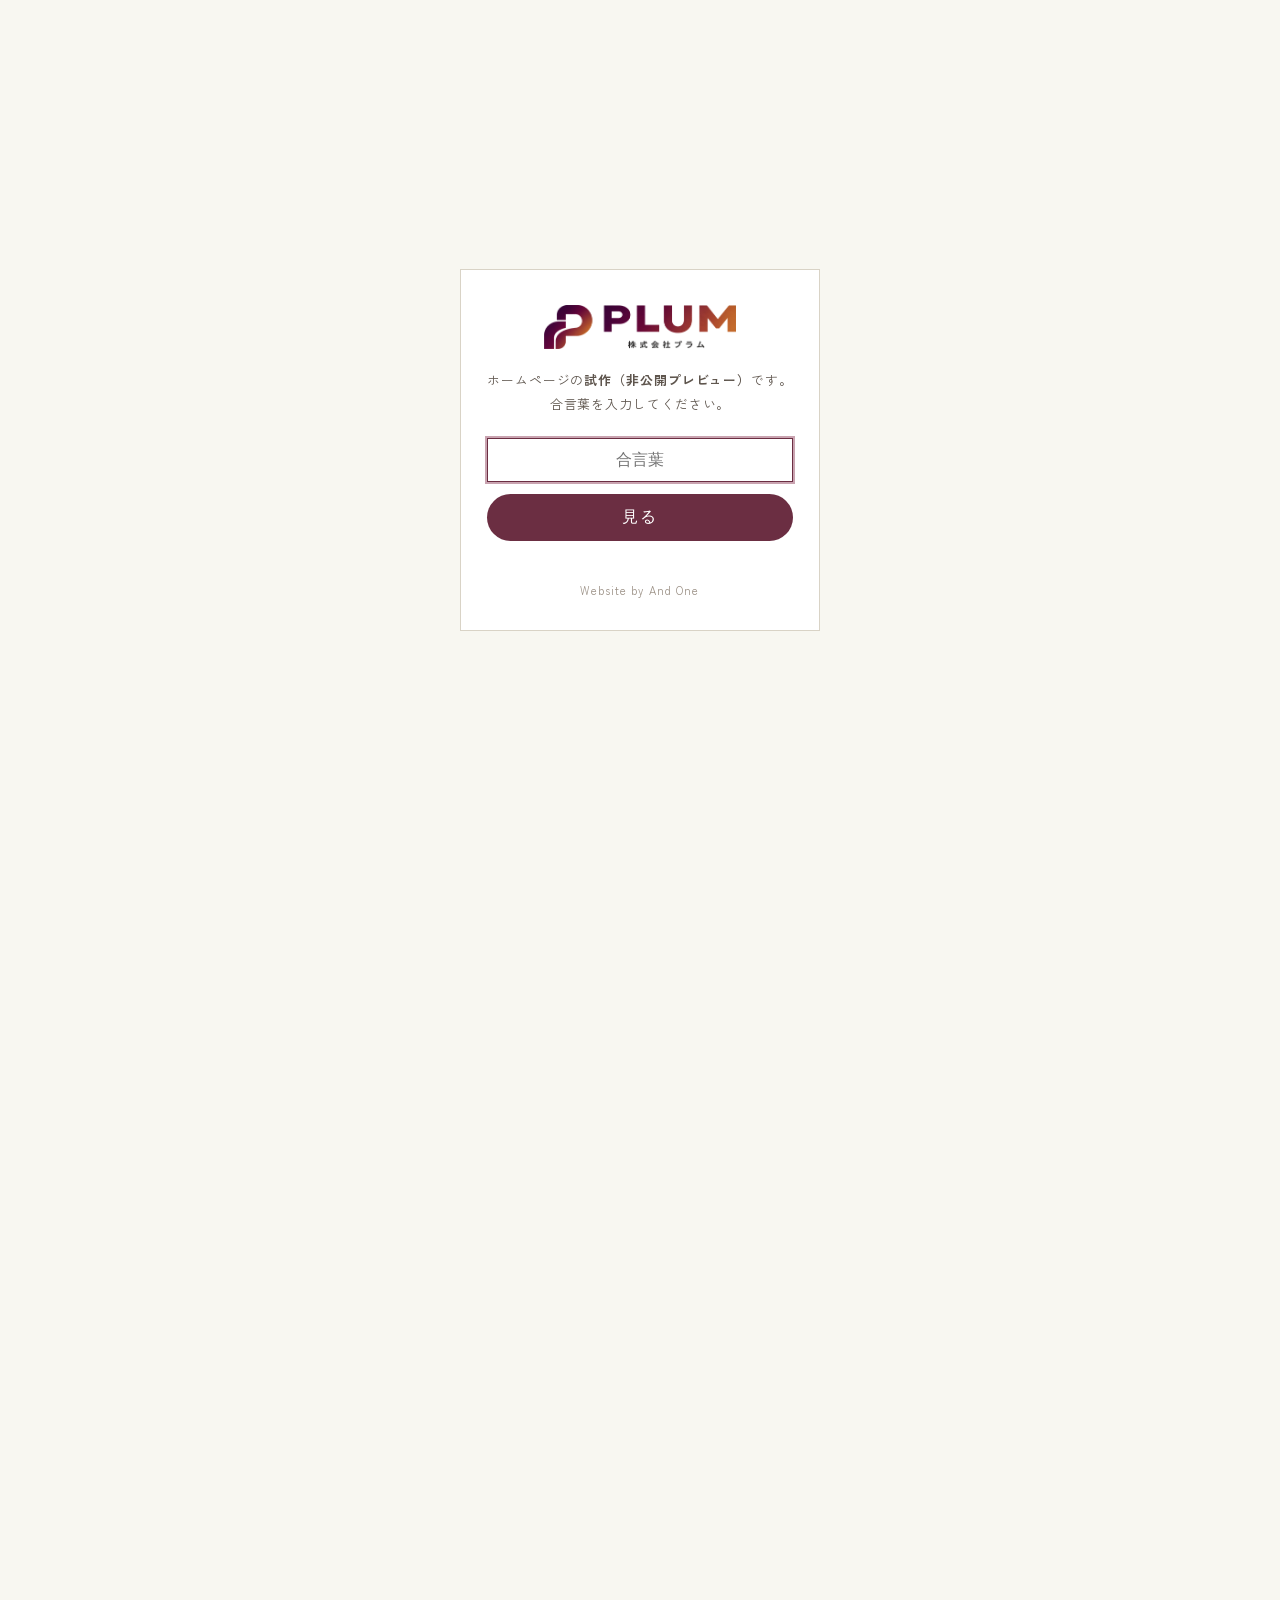
==== commit 939e7a66: "Replace placeholder logo with official PLUM logo (header, footer, icons, OGP, gate, PDF) Co-Authored" ====
--- a/index.html
+++ b/index.html
@@ -13,7 +13,7 @@
 <meta property="og:url" content="https://plum-coffee.jp/">
 <meta property="og:image" content="https://plum-coffee.jp/img/ogp.jpg">
 <meta name="twitter:card" content="summary_large_image">
-<link rel="icon" href="img/favicon.svg" type="image/svg+xml">
+<link rel="icon" href="img/favicon.png" type="image/png">
 <link rel="apple-touch-icon" href="img/apple-touch-icon.png">
 <link rel="preconnect" href="https://fonts.googleapis.com">
 <link rel="preconnect" href="https://fonts.gstatic.com" crossorigin>
@@ -23,7 +23,7 @@
 </head>
 <body>
 <header class="header on-dark">
-  <a href="index.html" class="logo" aria-label="株式会社プラム トップへ"><span class="mark" aria-hidden="true"></span>PLUM<small>株式会社プラム</small></a>
+  <a href="index.html" class="logo" aria-label="株式会社プラム トップへ"><img class="logo-c" src="img/logo-h-color.png" alt="PLUM 株式会社プラム" width="168" height="38"><img class="logo-w" src="img/logo-h-white.png" alt="" width="163" height="38" aria-hidden="true"></a>
   <span class="credit">Website by And One</span>
   <button class="menu-btn" aria-expanded="false" aria-label="メニュー">MENU</button>
   <nav class="nav">
@@ -239,7 +239,7 @@
   <div class="wrap">
     <div class="cols">
       <div>
-        <a href="index.html" class="logo"><span class="mark" aria-hidden="true"></span>PLUM<small>株式会社プラム</small></a>
+        <a href="index.html" class="logo"><img src="img/logo-h-white.png" alt="PLUM 株式会社プラム" width="163" height="38"></a>
         <p style="margin-top:18px">〒468-0058<br>愛知県名古屋市天白区植田西2-1305-A<br>TEL／FAX <a href="tel:0527406618" class="tel-link">052-740-6618</a></p>
       </div>
       <div>
--- a/css/style.css
+++ b/css/style.css
@@ -721,3 +721,13 @@
   #contact.wave-top{padding-top:130px}
   #contact.wave-top::before{height:60px}
 }
+
+/* ===== ロゴ（2026-11-24 支給データ） ===== */
+.logo img{display:block;height:38px;width:auto}
+.header .logo .logo-w{display:none}
+.header.on-dark:not(.scrolled) .logo .logo-c{display:none}
+.header.on-dark:not(.scrolled) .logo .logo-w{display:block}
+.footer .logo img{height:40px}
+@media (max-width:860px){.logo img{height:30px}}
+body.menu-open .header .logo .logo-c{display:none}
+body.menu-open .header .logo .logo-w{display:block}
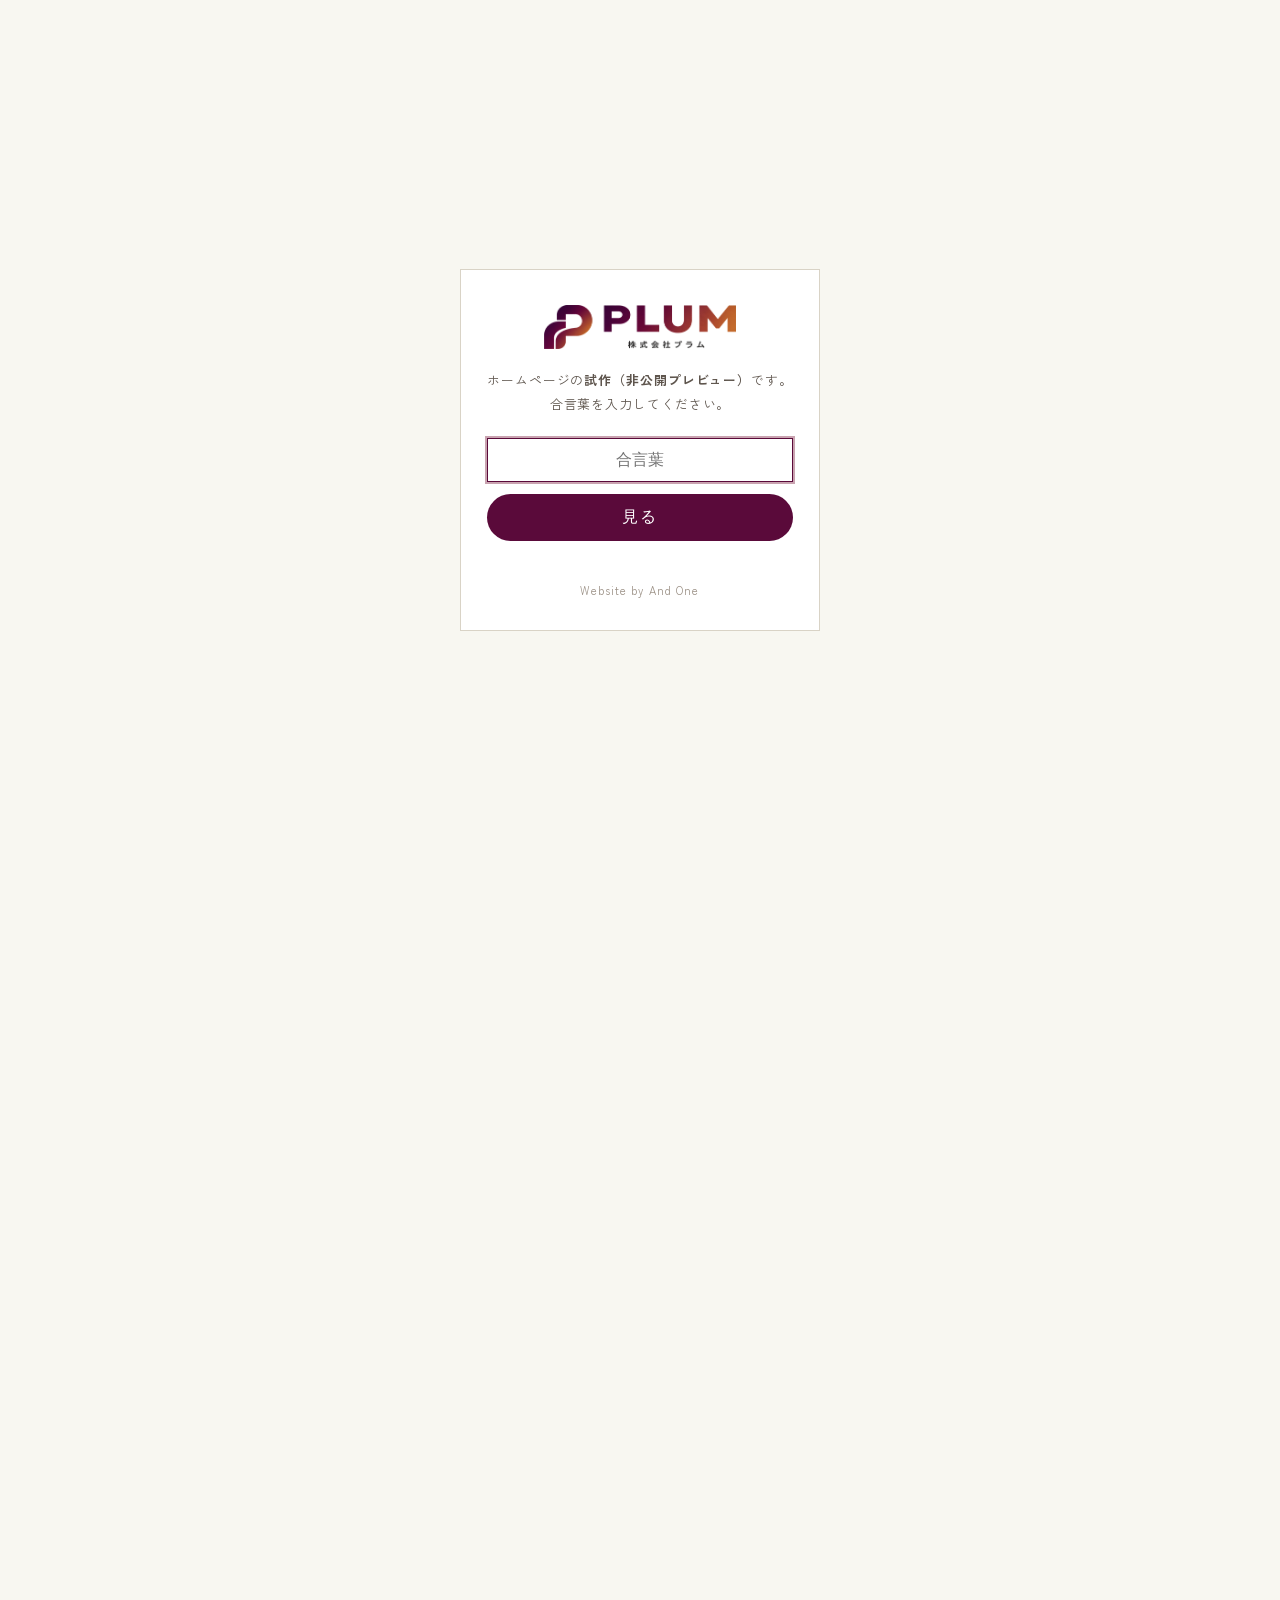
==== commit 8606951c: "Align colors with the logo: logo purple + logo gradient on key spots Co-Authored-By: Claude Opus 5.5" ====
--- a/index.html
+++ b/index.html
@@ -40,7 +40,7 @@
 <main>
 <div class="gate">
   <a href="coffee.html" class="gate-panel gate-coffee">
-    <div class="curve-badge" aria-hidden="true"><svg viewBox="0 0 200 200"><defs><path id="cbp" d="M100,100 m-78,0 a78,78 0 1,1 156,0 a78,78 0 1,1 -156,0"/></defs><g class="cb-ring"><text><textPath href="#cbp">INDONESIAN COFFEE ・ DIRECT FROM ORIGIN ・ PLUM CO., LTD. ・ </textPath></text></g></svg><span class="cb-bean"><svg viewBox="0 0 40 56"><ellipse cx="20" cy="28" rx="16" ry="25" fill="#fff"/><path d="M21 5 C 12 17, 28 38, 19 51" fill="none" stroke="#6B2E42" stroke-width="3.6" stroke-linecap="round"/></svg></span></div>
+    <div class="curve-badge" aria-hidden="true"><svg viewBox="0 0 200 200"><defs><path id="cbp" d="M100,100 m-78,0 a78,78 0 1,1 156,0 a78,78 0 1,1 -156,0"/></defs><g class="cb-ring"><text><textPath href="#cbp">INDONESIAN COFFEE ・ DIRECT FROM ORIGIN ・ PLUM CO., LTD. ・ </textPath></text></g></svg><span class="cb-bean"><svg viewBox="0 0 40 56"><ellipse cx="20" cy="28" rx="16" ry="25" fill="#fff"/><path d="M21 5 C 12 17, 28 38, 19 51" fill="none" stroke="#5A0A3A" stroke-width="3.6" stroke-linecap="round"/></svg></span></div>
     <div class="bg" role="img" aria-label="乾燥小屋に広げられた完熟のコーヒーチェリー"></div>
     <div class="gate-inner">
       <p class="gate-label">COFFEE</p>
--- a/css/style.css
+++ b/css/style.css
@@ -5,8 +5,8 @@
   --ink:#2A2521;
   --ink-soft:#5E554D;
   --line:#D9D3C6;
-  --plum:#6B2E42;       /* 社名のプラム色 */
-  --plum-deep:#3F1B28;
+  --plum:#5A0A3A;       /* ロゴの紫（2026-11-24 ロゴに合わせて変更） */
+  --plum-deep:#2C0620;
   --cherry:#A8342C;     /* 完熟チェリー */
   --leaf:#4E6A4B;
   --gold:#B08A4E;
@@ -560,7 +560,7 @@
   .calv-c.on.other::before{background:var(--leaf)}
   .calv-c.on.start::before{top:6px;border-radius:999px 999px 0 0}
   .calv-c.on.end::before{bottom:6px;border-radius:0 0 999px 999px}
-  .calv .hl{background:rgba(107,46,66,.06)}
+  .calv .hl{background:rgba(90,10,58,.06)}
   .calv-h.hl b{color:var(--plum);font-weight:700}
 }
 @media (max-width:860px){
@@ -595,7 +595,7 @@
 /* スマホのサンプル依頼ボタン（常に下に表示） */
 .sticky-cta{display:none}
 @media (max-width:860px){
-  .sticky-cta{display:flex;align-items:center;justify-content:center;position:fixed;left:12px;right:74px;bottom:14px;z-index:79;height:48px;border-radius:999px;background:var(--plum);color:#fff;font-family:var(--mincho);font-size:14px;box-shadow:0 6px 18px rgba(63,27,40,.25)}
+  .sticky-cta{display:flex;align-items:center;justify-content:center;position:fixed;left:12px;right:74px;bottom:14px;z-index:79;height:48px;border-radius:999px;background:var(--plum);color:#fff;font-family:var(--mincho);font-size:14px;box-shadow:0 6px 18px rgba(44,6,32,.25)}
   .to-top{bottom:14px;right:14px}
   body:has(.sticky-cta) .proto-bar{bottom:70px}
   body:has(.sticky-cta) .footer{padding-bottom:90px}
@@ -731,3 +731,13 @@
 @media (max-width:860px){.logo img{height:30px}}
 body.menu-open .header .logo .logo-c{display:none}
 body.menu-open .header .logo .logo-w{display:block}
+
+/* お問い合わせの上の波：下の帯の色（単色でもグラデーションでも）をそのまま見せる形に */
+#contact.wave-top::before{background:url("data:image/svg+xml,%3Csvg%20xmlns%3D%27http%3A%2F%2Fwww.w3.org%2F2000%2Fsvg%27%20viewBox%3D%270%200%201600%20130%27%20preserveAspectRatio%3D%27none%27%3E%3Cpath%20d%3D%27M0%2C0H1600V52C1340%2C105%201080%2C62%20800%2C62S260%2C30%200%2C70Z%27%20fill%3D%27%23F8F7F1%27%2F%3E%3Cpath%20d%3D%27M0%2C70C260%2C30%20520%2C30%20800%2C62S1340%2C105%201600%2C52V80C1380%2C118%201160%2C88%20860%2C88S300%2C60%200%2C92Z%27%20fill%3D%27%23F8F7F1%27%20fill-opacity%3D%27.42%27%2F%3E%3C%2Fsvg%3E") no-repeat top/100% 100%}
+
+/* ===== 色（2026-11-24 採用：案3 ロゴの紫＋要所だけロゴと同じグラデーション） ===== */
+:root{--plum:#5A0A3A;--plum-deep:#2C0620;--cherry:#8C2931;--logo-grad:linear-gradient(115deg,#520338 0%,#8C2931 58%,#BF642A 100%)}
+.gate-people::before{background:linear-gradient(180deg,rgba(44,6,32,.35),rgba(44,6,32,.92) 75%)}
+.cta{background:var(--logo-grad)}
+.route-node.is-plum,.region-tabs button.active,.sticky-cta,.form button{background:var(--logo-grad);border-color:transparent;color:#fff}
+.nav .btn-sm:hover{background:var(--logo-grad);border-color:transparent;color:#fff}
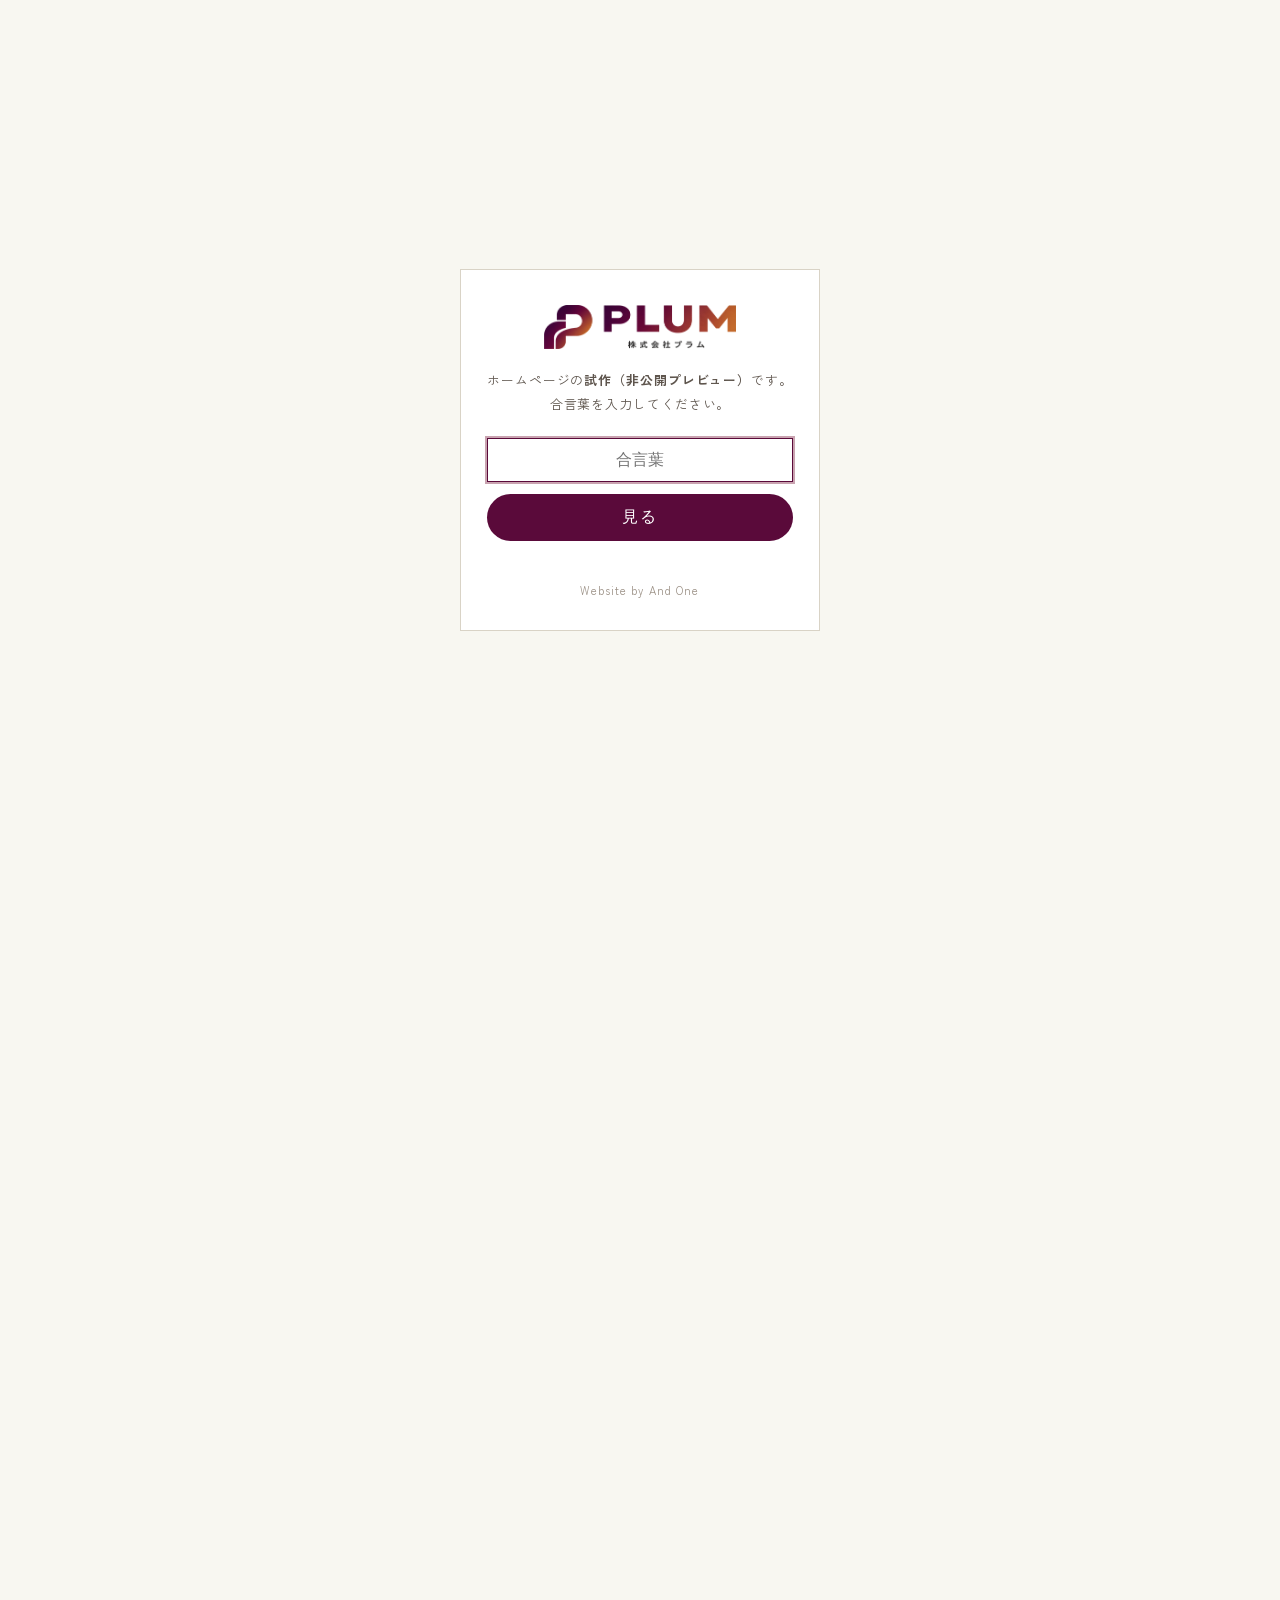
==== commit a07d36e6: "インドネシア語ページ（id.html）と言語切り替え JA/EN/ID・共有画像v2・公開版の日付" ====
--- a/index.html
+++ b/index.html
@@ -11,7 +11,11 @@
 <meta property="og:title" content="株式会社プラム｜インドネシアのコーヒーと人材を、日本へ">
 <meta property="og:description" content="株式会社プラムは、インドネシアのコーヒー豆の輸入と、インドネシア人材の紹介を行う名古屋の会社です。">
 <meta property="og:url" content="https://plum-coffee.jp/">
-<meta property="og:image" content="https://plum-coffee.jp/img/ogp.jpg">
+<meta property="og:image" content="https://plum-coffee.jp/img/ogp-v2.jpg">
+<meta property="og:image:width" content="1200">
+<meta property="og:image:height" content="630">
+<meta property="og:image:alt" content="株式会社プラム　インドネシアのコーヒーを、確かなルートで日本へ。">
+<meta property="og:locale" content="ja_JP">
 <meta name="twitter:card" content="summary_large_image">
 <link rel="icon" href="img/favicon.png" type="image/png">
 <link rel="apple-touch-icon" href="img/apple-touch-icon.png">
@@ -32,7 +36,7 @@
     <a href="#news">お知らせ</a>
     <a href="#company">会社概要</a>
     <a href="#contact" class="btn-sm">お問い合わせ</a>
-    <a href="en.html" class="lang" lang="en">EN</a>
+    <span class="langs"><a href="index.html" lang="ja" title="日本語" aria-current="true">JA</a><a href="en.html" lang="en" title="English">EN</a><a href="id.html" lang="id" title="Bahasa Indonesia">ID</a></span>
   </nav>
 </header>
 
@@ -181,7 +185,7 @@
       <h2 class="sec-title">お知らせ</h2>
     </div>
     <div class="news fade">
-      <a href="#"><time>2026.12.--</time><span class="cat">お知らせ</span><span class="ttl">ホームページをリニューアルしました</span><span class="arr">→</span></a>
+      <a href="index.html"><time>2026.11.25</time><span class="cat">お知らせ</span><span class="ttl">ホームページをリニューアルしました</span><span class="arr">→</span></a>
       <a href="news-wawai.html"><time>2026.10.23</time><span class="cat">メディア掲載</span><span class="ttl">インドネシアのニュースサイト「Wawai News」に、西ジャワ州スメダンの農園を視察した様子が掲載されました</span><span class="arr">→</span></a>
       <a href="news-expo.html"><time>2026.10.23</time><span class="cat">コーヒー事業</span><span class="ttl">インドネシアの貿易見本市「Trade Expo Indonesia」で、各地のコーヒーを確かめました</span><span class="arr">→</span></a>
       <a href="coffee.html#trust"><time>2026.10.22</time><span class="cat">コーヒー事業</span><span class="ttl">インドネシアの農園を訪問し、現地パートナーと提携しました</span><span class="arr">→</span></a>
@@ -248,7 +252,7 @@
       </div>
       <div>
         <h5>COMPANY</h5>
-        <ul><li><a href="#news">お知らせ</a></li><li><a href="#company">会社概要</a></li><li><a href="contact.html">お問い合わせ</a></li><li><a href="company-profile.pdf" target="_blank" rel="noopener">会社案内（PDF）</a></li><li><a href="en.html">English</a></li><li><a href="privacy.html">プライバシーポリシー</a></li></ul>
+        <ul><li><a href="#news">お知らせ</a></li><li><a href="#company">会社概要</a></li><li><a href="contact.html">お問い合わせ</a></li><li><a href="company-profile.pdf" target="_blank" rel="noopener">会社案内（PDF）</a></li><li><a href="en.html">English</a></li><li><a href="id.html">Bahasa Indonesia</a></li><li><a href="privacy.html">プライバシーポリシー</a></li></ul>
       </div>
     </div>
     <div class="copy"><span>© 2026 PLUM Co., Ltd.</span><span>plum-coffee.jp　／　Website by And One</span></div>
--- a/css/style.css
+++ b/css/style.css
@@ -741,3 +741,19 @@
 .cta{background:var(--logo-grad)}
 .route-node.is-plum,.region-tabs button.active,.sticky-cta,.form button{background:var(--logo-grad);border-color:transparent;color:#fff}
 .nav .btn-sm:hover{background:var(--logo-grad);border-color:transparent;color:#fff}
+.trust-docs.text-only{margin-top:40px;border-top:1px solid rgba(255,255,255,.2)}.trust-docs.text-only figure{padding-top:24px}
+.hp{position:absolute;left:-9999px;width:1px;height:1px;overflow:hidden}
+.form-error{background:#FBEDEA;border:1px solid #E3B7AE;color:#8C2931;padding:12px 16px;margin-top:20px;font-size:14px}
+
+/* 言語切り替え JA / EN / ID（2026-11-27） */
+.nav .langs{display:inline-flex;align-items:center;gap:0;font-family:var(--latin);font-size:12px;letter-spacing:.12em}
+.nav .langs a{padding:4px 7px;opacity:.6}
+.nav .langs a+a{border-left:1px solid currentColor}
+.nav .langs a[aria-current]{opacity:1;font-weight:600}
+.nav .langs a::after{display:none}
+.nav .langs a:hover{opacity:1}
+@media (max-width:860px){
+  .nav .langs{font-size:15px;margin-top:6px}
+  .nav .langs a{padding:6px 14px}
+  .nav .langs a+a{border-left-color:rgba(255,255,255,.4)}
+}
